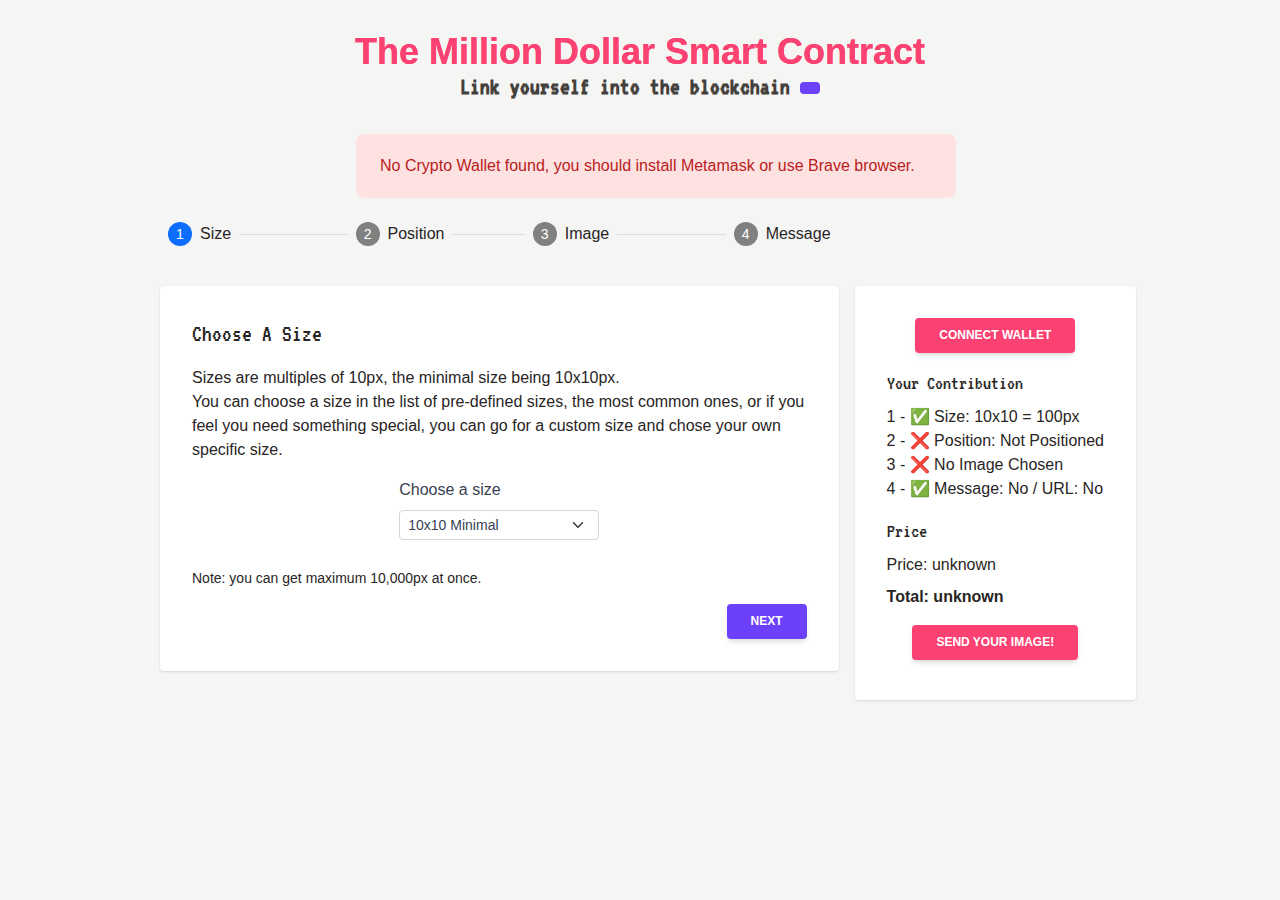
==== upload.html @ 9ec43fd0 "version-3" ====
<!doctype html><html><head><meta charset="utf-8"><title>The Million Dollar Smart Contract: Participate</title><script defer="defer" src="upload.js"></script><link href="upload.css" rel="stylesheet"></head><body class="bg-stone-100 text-stone-800"><header class="container mx-auto py-4 max-w-screen-lg px-4"><div class="columns-1 text-center pt-4 pb-16"><h1 class="text-4xl font-extrabold text-primary bg-clip-text bg-gradient-to-r from-primary to-gradient"><a href="index.html">The Million Dollar Smart Contract</a></h1><h2 class="font-pixel font-display text-2xl text-stone-700 font-bold leading-tight">Link yourself into the blockchain <span id="id_pixels" class="inline-block py-1.5 px-2.5 leading-none text-center whitespace-nowrap align-baseline font-bold bg-secondary text-white rounded"></span></h2></div></header><main class="container mx-auto py-4 max-w-screen-lg px-4 flex" style="position:relative"><div class="container mx-auto py-4 max-w-screen-lg px-4" style="position:absolute;top:-4rem"><div id="id_error_message" class="container mx-auto" style="max-width:600px;display:none"><div class="box-alert"></div></div></div><div class="flex-1"><ul class="stepper" data-no-mdb-stepper="stepper" id="id_stepper"><li class="stepper-step stepper-active"><div class="stepper-head" id="step_1"><span class="stepper-head-icon">1 </span><span class="stepper-head-text">Size</span></div><div class="stepper-content"><div class="box-default"><h2 class="step-title font-pixel">Choose A Size</h2><div><p class="block-p">Sizes are multiples of 10px, the minimal size being 10x10px.<br>You can choose a size in the list of pre-defined sizes, the most common ones, or if you feel you need something special, you can go for a custom size and chose your own specific size.</p><div class="flex justify-center" id="id_basic_container"><div class="mb-3"><label for="id_size" class="label-default form-label">Choose a size</label> <select style="width:200px" id="id_size" class="input-select-default form-select form-select-sm"><option value="10-10">10x10 Minimal</option><option value="200-20">200x20 Ultra wide</option><option value="200-20">20x200 Ultra tall</option><option value="80-120">80x120</option><option value="120-80">120x80</option><option value="50-180">50x180</option><option value="180-50">180x50</option><option value="100-100">100x100 Max Square</option><option value="custom">Custom</option></select></div></div><div class="justify-center hidden" id="id_advanced_container"><div class="mx-4"><label for="id_width" class="label-default form-label">Width</label> <input value="10" type="number" min="10" max="200" step="10" name="width" class="input-text-default" id="id_width"></div><div class="mx-4"><label for="id_height" class="label-default form-label">Height</label> <input value="10" type="number" min="10" max="200" step="10" name="height" class="input-text-default" id="id_height"></div></div><p class="p-note">Note: you can get maximum 10,000px at once.</p></div><div class="text-right block-next"><button class="button-next class_next">Next</button></div></div></div></li><li class="stepper-step" id="step_2"><div class="stepper-head"><span class="stepper-head-icon">2 </span><span class="stepper-head-text">Position</span></div><div class="stepper-content"><div class="box-default"><h2 class="step-title font-pixel">Choose A Position</h2><div><p class="block-p">Now you must position your contribution on the main image.<br>Find a good spot and then click to confirm.<br>Best positions are probably in the center and/or at the top.<br>Price does not vary.</p><div class="text-center"><button type="button" id="id_choose_position_button" class="button-next">Open the position chooser</button></div><p class="p-note">Note: if you change your size, don't forget to get back here and position again.</p></div><div class="text-right block-next"><button class="button-next class_next">Next</button></div></div></div></li><li class="stepper-step"><div class="stepper-head"><span class="stepper-head-icon">3 </span><span class="stepper-head-text">Image</span></div><div class="stepper-content"><div class="box-default"><h2 class="step-title font-pixel">Choose Your Image</h2><div><p class="block-p">This is the most important step, your image!<br>It has some constraints, first of all it must be a PNG.<br>Then, the size must respect what you've choose on step 1:<br><span id="id_recap_size_back" class="font-bold">10px wide by 10px tall</span>.</p><div class="flex justify-center"><div class="mb-3"><label for="id_image" class="label-default form-label">Your Image</label> <input class="input-file-default" type="file" id="id_image" name="image"></div></div><p class="p-note">Note: because this contract store the image itself (see FAQ) it is important that you compress it the best you can. Gas fees will be related to your image size.<br>Checkout <a class="underline" href="https://tinypng.com">tinypng.com</a>, it does a very good job!</p></div><div class="text-right block-next"><button class="button-next class_next">Next</button></div></div></div></li><li class="stepper-step"><div class="stepper-head"><span class="stepper-head-icon">4 </span><span class="stepper-head-text">Message</span></div><div class="stepper-content"><div class="box-default"><h2 class="step-title font-pixel">Add A Message And URL</h2><div><p class="block-p">The final bit, you can, but it's not mandatory, associate a message and/or an URL to your contribution.<br>Your image will link to the URL and will show a tooltip with the message.</p><div class="flex justify-center"><div class="mx-4"><label for="id_message" class="label-default form-label">Message</label> <input maxlength="100" style="width:400px" class="input-text-default" id="id_message"/></div></div><div class="flex justify-center mt-4"><div class="mx-4"><label for="id_uri" class="label-default form-label">URL</label> <input maxlength="100" style="width:400px" class="input-text-default" id="id_uri"/></div></div><p class="p-note">Note: this is optional, let the field empty if you don't want any of those.<br>Max length is 100 characters, but some characters like emoji count for multiple (sorry about that it's related to some technical aspect I don't want to bother you with).<br>Also you don't need to put 'http://' with your URL, it will be added for you.</p></div><div class="text-right block-next"><button id="id_send_2" class="button-default">Send Your Image</button></div></div></div></li></ul></div><div class="flex-none"><aside class="box-default" style="margin-top:5.5rem"><div class="text-center"><button class="button-default" id="id_connect">Connect Wallet</button></div><div class="box-success hidden" id="id_wallet_status_container" role="alert"><span id="id_wallet_status"></span></div><h2 class="aside-title font-pixel mt-4 mb-2">Your Contribution</h2><div>1 - <span id="id_recap_image_size">✅ Size: 10x10 = 100px</span></div><div>2 - <span id="id_recap_image_position">❌ Position: Not Positioned</span></div><div>3 - <span id="id_recap_image">❌ No Image Chosen</span></div><div>4 - ✅ <span id="id_recap_message">Message: No</span> / <span id="id_recap_uri">URL: No</span></div><h2 class="aside-title font-pixel mt-4 mb-2">Price</h2><div>Price: <span id="id_recap_price">unknown</span></div><div class="mt-2"><strong>Total: <span id="id_recap_total">unknown</span></strong></div><div class="text-center mt-4 mb-2"><button class="button-default" id="id_send">Send Your Image!</button></div></aside></div></main><div class="hidden bg-neutral-200" id="id_choose_position" style="position:absolute;top:0;left:0;right:0"><div class="py-4 text-center"><button class="class_validate_position button-next">Validate Position</button><div class="py-8"><div id="canvas_container" class="mx-auto"><img id="canvas_background" src="870cf1cde189be2e7c20.png" width="1000" height="1000"><canvas id="id_canvas" width="1000" height="1000"></canvas><canvas id="id_canvas_2" width="1000" height="1000"></canvas></div></div><button class="class_validate_position button-next">Validate Position</button></div></div></body></html>
---- upload.css ----
@import url(https://fonts.googleapis.com/css2?family=VT323&display=swap);
/*
! tailwindcss v3.0.15 | MIT License | https://tailwindcss.com
*/
/*
1. Prevent padding and border from affecting element width. (https://github.com/mozdevs/cssremedy/issues/4)
2. Allow adding a border to an element by just adding a border-width. (https://github.com/tailwindcss/tailwindcss/pull/116)
*/
*,
::before,
::after {
  box-sizing: border-box; /* 1 */
  border-width: 0; /* 2 */
  border-style: solid; /* 2 */
  border-color: #e5e7eb; /* 2 */
}
::before,
::after {
  --tw-content: '';
}
/*
1. Use a consistent sensible line-height in all browsers.
2. Prevent adjustments of font size after orientation changes in iOS.
3. Use a more readable tab size.
4. Use the user's configured `sans` font-family by default.
*/
html {
  line-height: 1.5; /* 1 */
  -webkit-text-size-adjust: 100%; /* 2 */
  -moz-tab-size: 4; /* 3 */
  -o-tab-size: 4;
     tab-size: 4; /* 3 */
  font-family: Inter, sans-serif; /* 4 */
}
/*
1. Remove the margin in all browsers.
2. Inherit line-height from `html` so users can set them as a class directly on the `html` element.
*/
body {
  margin: 0; /* 1 */
  line-height: inherit; /* 2 */
}
/*
1. Add the correct height in Firefox.
2. Correct the inheritance of border color in Firefox. (https://bugzilla.mozilla.org/show_bug.cgi?id=190655)
3. Ensure horizontal rules are visible by default.
*/
hr {
  height: 0; /* 1 */
  color: inherit; /* 2 */
  border-top-width: 1px; /* 3 */
}
/*
Add the correct text decoration in Chrome, Edge, and Safari.
*/
abbr:where([title]) {
  -webkit-text-decoration: underline dotted;
          text-decoration: underline dotted;
}
/*
Remove the default font size and weight for headings.
*/
h1,
h2,
h3,
h4,
h5,
h6 {
  font-size: inherit;
  font-weight: inherit;
}
/*
Reset links to optimize for opt-in styling instead of opt-out.
*/
a {
  color: inherit;
  text-decoration: inherit;
}
/*
Add the correct font weight in Edge and Safari.
*/
b,
strong {
  font-weight: bolder;
}
/*
1. Use the user's configured `mono` font family by default.
2. Correct the odd `em` font sizing in all browsers.
*/
code,
kbd,
samp,
pre {
  font-family: ui-monospace, monospace; /* 1 */
  font-size: 1em; /* 2 */
}
/*
Add the correct font size in all browsers.
*/
small {
  font-size: 80%;
}
/*
Prevent `sub` and `sup` elements from affecting the line height in all browsers.
*/
sub,
sup {
  font-size: 75%;
  line-height: 0;
  position: relative;
  vertical-align: baseline;
}
sub {
  bottom: -0.25em;
}
sup {
  top: -0.5em;
}
/*
1. Remove text indentation from table contents in Chrome and Safari. (https://bugs.chromium.org/p/chromium/issues/detail?id=999088, https://bugs.webkit.org/show_bug.cgi?id=201297)
2. Correct table border color inheritance in all Chrome and Safari. (https://bugs.chromium.org/p/chromium/issues/detail?id=935729, https://bugs.webkit.org/show_bug.cgi?id=195016)
3. Remove gaps between table borders by default.
*/
table {
  text-indent: 0; /* 1 */
  border-color: inherit; /* 2 */
  border-collapse: collapse; /* 3 */
}
/*
1. Change the font styles in all browsers.
2. Remove the margin in Firefox and Safari.
3. Remove default padding in all browsers.
*/
button,
input,
optgroup,
select,
textarea {
  font-family: inherit; /* 1 */
  font-size: 100%; /* 1 */
  line-height: inherit; /* 1 */
  color: inherit; /* 1 */
  margin: 0; /* 2 */
  padding: 0; /* 3 */
}
/*
Remove the inheritance of text transform in Edge and Firefox.
*/
button,
select {
  text-transform: none;
}
/*
1. Correct the inability to style clickable types in iOS and Safari.
2. Remove default button styles.
*/
button,
[type='button'],
[type='reset'],
[type='submit'] {
  -webkit-appearance: button; /* 1 */
  background-color: transparent; /* 2 */
  background-image: none; /* 2 */
}
/*
Use the modern Firefox focus style for all focusable elements.
*/
:-moz-focusring {
  outline: auto;
}
/*
Remove the additional `:invalid` styles in Firefox. (https://github.com/mozilla/gecko-dev/blob/2f9eacd9d3d995c937b4251a5557d95d494c9be1/layout/style/res/forms.css#L728-L737)
*/
:-moz-ui-invalid {
  box-shadow: none;
}
/*
Add the correct vertical alignment in Chrome and Firefox.
*/
progress {
  vertical-align: baseline;
}
/*
Correct the cursor style of increment and decrement buttons in Safari.
*/
::-webkit-inner-spin-button,
::-webkit-outer-spin-button {
  height: auto;
}
/*
1. Correct the odd appearance in Chrome and Safari.
2. Correct the outline style in Safari.
*/
[type='search'] {
  -webkit-appearance: textfield; /* 1 */
  outline-offset: -2px; /* 2 */
}
/*
Remove the inner padding in Chrome and Safari on macOS.
*/
::-webkit-search-decoration {
  -webkit-appearance: none;
}
/*
1. Correct the inability to style clickable types in iOS and Safari.
2. Change font properties to `inherit` in Safari.
*/
::-webkit-file-upload-button {
  -webkit-appearance: button; /* 1 */
  font: inherit; /* 2 */
}
/*
Add the correct display in Chrome and Safari.
*/
summary {
  display: list-item;
}
/*
Removes the default spacing and border for appropriate elements.
*/
blockquote,
dl,
dd,
h1,
h2,
h3,
h4,
h5,
h6,
hr,
figure,
p,
pre {
  margin: 0;
}
fieldset {
  margin: 0;
  padding: 0;
}
legend {
  padding: 0;
}
ol,
ul,
menu {
  list-style: none;
  margin: 0;
  padding: 0;
}
/*
Prevent resizing textareas horizontally by default.
*/
textarea {
  resize: vertical;
}
/*
1. Reset the default placeholder opacity in Firefox. (https://github.com/tailwindlabs/tailwindcss/issues/3300)
2. Set the default placeholder color to the user's configured gray 400 color.
*/
input::-moz-placeholder, textarea::-moz-placeholder {
  opacity: 1; /* 1 */
  color: #9ca3af; /* 2 */
}
input:-ms-input-placeholder, textarea:-ms-input-placeholder {
  opacity: 1; /* 1 */
  color: #9ca3af; /* 2 */
}
input::placeholder,
textarea::placeholder {
  opacity: 1; /* 1 */
  color: #9ca3af; /* 2 */
}
/*
Set the default cursor for buttons.
*/
button,
[role="button"] {
  cursor: pointer;
}
/*
Make sure disabled buttons don't get the pointer cursor.
*/
:disabled {
  cursor: default;
}
/*
1. Make replaced elements `display: block` by default. (https://github.com/mozdevs/cssremedy/issues/14)
2. Add `vertical-align: middle` to align replaced elements more sensibly by default. (https://github.com/jensimmons/cssremedy/issues/14#issuecomment-634934210)
   This can trigger a poorly considered lint error in some tools but is included by design.
*/
img,
svg,
video,
canvas,
audio,
iframe,
embed,
object {
  display: block; /* 1 */
  vertical-align: middle; /* 2 */
}
/*
Constrain images and videos to the parent width and preserve their intrinsic aspect ratio. (https://github.com/mozdevs/cssremedy/issues/14)
*/
img,
video {
  max-width: 100%;
  height: auto;
}
/*
Ensure the default browser behavior of the `hidden` attribute.
*/
[hidden] {
  display: none;
}
*, ::before, ::after{
  --tw-translate-x: 0;
  --tw-translate-y: 0;
  --tw-rotate: 0;
  --tw-skew-x: 0;
  --tw-skew-y: 0;
  --tw-scale-x: 1;
  --tw-scale-y: 1;
  --tw-pan-x:  ;
  --tw-pan-y:  ;
  --tw-pinch-zoom:  ;
  --tw-scroll-snap-strictness: proximity;
  --tw-ordinal:  ;
  --tw-slashed-zero:  ;
  --tw-numeric-figure:  ;
  --tw-numeric-spacing:  ;
  --tw-numeric-fraction:  ;
  --tw-ring-inset:  ;
  --tw-ring-offset-width: 0px;
  --tw-ring-offset-color: #fff;
  --tw-ring-color: rgb(59 130 246 / 0.5);
  --tw-ring-offset-shadow: 0 0 rgba(0,0,0,0);
  --tw-ring-shadow: 0 0 rgba(0,0,0,0);
  --tw-shadow: 0 0 rgba(0,0,0,0);
  --tw-shadow-colored: 0 0 rgba(0,0,0,0);
  --tw-blur:  ;
  --tw-brightness:  ;
  --tw-contrast:  ;
  --tw-grayscale:  ;
  --tw-hue-rotate:  ;
  --tw-invert:  ;
  --tw-saturate:  ;
  --tw-sepia:  ;
  --tw-drop-shadow:  ;
  --tw-backdrop-blur:  ;
  --tw-backdrop-brightness:  ;
  --tw-backdrop-contrast:  ;
  --tw-backdrop-grayscale:  ;
  --tw-backdrop-hue-rotate:  ;
  --tw-backdrop-invert:  ;
  --tw-backdrop-opacity:  ;
  --tw-backdrop-saturate:  ;
  --tw-backdrop-sepia:  ;
}
.container{
  width: 100%;
}
@media (min-width: 640px){
  .container{
    max-width: 640px;
  }
}
@media (min-width: 768px){
  .container{
    max-width: 768px;
  }
}
@media (min-width: 1024px){
  .container{
    max-width: 1024px;
  }
}
@media (min-width: 1280px){
  .container{
    max-width: 1280px;
  }
}
@media (min-width: 1536px){
  .container{
    max-width: 1536px;
  }
}
:root{
  --bs-blue: #0d6efd;
  --bs-indigo: #6610f2;
  --bs-purple: #6f42c1;
  --bs-pink: #d63384;
  --bs-red: #dc3545;
  --bs-orange: #fd7e14;
  --bs-yellow: #ffc107;
  --bs-green: #198754;
  --bs-teal: #20c997;
  --bs-cyan: #0dcaf0;
  --bs-white: #fff;
  --bs-gray: #6c757d;
  --bs-gray-dark: #343a40;
  --bs-gray-100: #f8f9fa;
  --bs-gray-200: #e9ecef;
  --bs-gray-300: #dee2e6;
  --bs-gray-400: #ced4da;
  --bs-gray-500: #adb5bd;
  --bs-gray-600: #6c757d;
  --bs-gray-700: #495057;
  --bs-gray-800: #343a40;
  --bs-gray-900: #212529;
  --bs-primary: #0d6efd;
  --bs-secondary: #6c757d;
  --bs-success: #198754;
  --bs-info: #0dcaf0;
  --bs-warning: #ffc107;
  --bs-danger: #dc3545;
  --bs-light: #f8f9fa;
  --bs-dark: #212529;
  --bs-primary-rgb: 13, 110, 253;
  --bs-secondary-rgb: 108, 117, 125;
  --bs-success-rgb: 25, 135, 84;
  --bs-info-rgb: 13, 202, 240;
  --bs-warning-rgb: 255, 193, 7;
  --bs-danger-rgb: 220, 53, 69;
  --bs-light-rgb: 248, 249, 250;
  --bs-dark-rgb: 33, 37, 41;
  --bs-white-rgb: 255, 255, 255;
  --bs-black-rgb: 0, 0, 0;
  --bs-body-color-rgb: 33, 37, 41;
  --bs-body-bg-rgb: 255, 255, 255;
  --bs-font-sans-serif: system-ui, -apple-system, Segoe UI, Roboto, Ubuntu, Cantarell, Noto Sans, sans-serif, "Segoe UI", Roboto, "Helvetica Neue", Arial, "Noto Sans", "Liberation Sans", sans-serif, "Apple Color Emoji", "Segoe UI Emoji", "Segoe UI Symbol", "Noto Color Emoji";
  --bs-font-monospace: SFMono-Regular, Menlo, Monaco, Consolas, "Liberation Mono", "Courier New", monospace;
  --bs-gradient: linear-gradient(180deg, rgba(255, 255, 255, 0.15), rgba(255, 255, 255, 0));
  --bs-body-font-family: var(--bs-font-sans-serif);
  --bs-body-font-size: 1rem;
  --bs-body-font-weight: 400;
  --bs-body-line-height: 1.5;
  --bs-body-color: #212529;
  --bs-body-bg: #fff;
}
.form-select{
  -moz-padding-start: calc(0.75rem - 3px);
  background-image: url("data:image/svg+xml,%3csvg xmlns=%27http://www.w3.org/2000/svg%27 viewBox=%270 0 16 16%27%3e%3cpath fill=%27none%27 stroke=%27%23343a40%27 stroke-linecap=%27round%27 stroke-linejoin=%27round%27 stroke-width=%272%27 d=%27M2 5l6 6 6-6%27/%3e%3c/svg%3e");
  background-position: right 0.75rem center;
  background-size: 16px 12px;
}
.form-select:focus{
  box-shadow: 0 0 0 1px #2563eb;
}
.form-select[multiple]{
  padding-right: 0.75rem;
  background-image: none;
}
.form-select[size]:not([size="1"]){
  padding-right: 0.75rem;
  background-image: none;
}
.form-select:disabled{
  background-color: #e9ecef;
}
.form-select:-moz-focusring{
  color: transparent;
  -webkit-text-shadow: 0 0 0 #212529;
  text-shadow: 0 0 0 #212529;
}
.form-floating > .form-select{
  height: calc(3.5rem + 2px);
  line-height: 1.25;
}
.form-floating > .form-select ~ label{
  opacity: 0.65;
  transform: scale(0.85) translateY(-0.5rem) translateX(0.15rem);
}
.input-group > .form-select{
  width: 1%;
}
.input-group > .form-select:focus{
  z-index: 3;
}
.input-group-lg > .form-select{
  padding-right: 3rem;
}
.input-group-sm > .form-select{
  padding-right: 3rem;
}
.input-group:not(.has-validation) > :not(:last-child):not(.dropdown-toggle):not(.dropdown-menu){
  border-top-right-radius: 0;
  border-bottom-right-radius: 0;
}
.input-group:not(.has-validation) > .dropdown-toggle:nth-last-child(n+3){
  border-top-right-radius: 0;
  border-bottom-right-radius: 0;
}
.input-group.has-validation > :nth-last-child(n+3):not(.dropdown-toggle):not(.dropdown-menu){
  border-top-right-radius: 0;
  border-bottom-right-radius: 0;
}
.input-group.has-validation > .dropdown-toggle:nth-last-child(n+4){
  border-top-right-radius: 0;
  border-bottom-right-radius: 0;
}
.input-group > :not(:first-child):not(.dropdown-menu):not(.valid-tooltip):not(.valid-feedback):not(.invalid-tooltip):not(.invalid-feedback){
  margin-left: -1px;
  border-top-left-radius: 0;
  border-bottom-left-radius: 0;
}
.was-validated .form-select:valid{
  border-color: #198754;
}
.form-select.is-valid{
  border-color: #198754;
}
.was-validated .form-select:valid:not([multiple]):not([size]){
  padding-right: 4.125rem;
  background-image: url("data:image/svg+xml,%3csvg xmlns=%27http://www.w3.org/2000/svg%27 viewBox=%270 0 16 16%27%3e%3cpath fill=%27none%27 stroke=%27%23343a40%27 stroke-linecap=%27round%27 stroke-linejoin=%27round%27 stroke-width=%272%27 d=%27M2 5l6 6 6-6%27/%3e%3c/svg%3e"), url("data:image/svg+xml,%3csvg xmlns=%27http://www.w3.org/2000/svg%27 viewBox=%270 0 8 8%27%3e%3cpath fill=%27%23198754%27 d=%27M2.3 6.73L.6 4.53c-.4-1.04.46-1.4 1.1-.8l1.1 1.4 3.4-3.8c.6-.63 1.6-.27 1.2.7l-4 4.6c-.43.5-.8.4-1.1.1z%27/%3e%3c/svg%3e");
  background-position: right 0.75rem center, center right 2.25rem;
  background-size: 16px 12px, calc(0.75em + 0.375rem) calc(0.75em + 0.375rem);
}
.was-validated .form-select:valid:not([multiple])[size="1"]{
  padding-right: 4.125rem;
  background-image: url("data:image/svg+xml,%3csvg xmlns=%27http://www.w3.org/2000/svg%27 viewBox=%270 0 16 16%27%3e%3cpath fill=%27none%27 stroke=%27%23343a40%27 stroke-linecap=%27round%27 stroke-linejoin=%27round%27 stroke-width=%272%27 d=%27M2 5l6 6 6-6%27/%3e%3c/svg%3e"), url("data:image/svg+xml,%3csvg xmlns=%27http://www.w3.org/2000/svg%27 viewBox=%270 0 8 8%27%3e%3cpath fill=%27%23198754%27 d=%27M2.3 6.73L.6 4.53c-.4-1.04.46-1.4 1.1-.8l1.1 1.4 3.4-3.8c.6-.63 1.6-.27 1.2.7l-4 4.6c-.43.5-.8.4-1.1.1z%27/%3e%3c/svg%3e");
  background-position: right 0.75rem center, center right 2.25rem;
  background-size: 16px 12px, calc(0.75em + 0.375rem) calc(0.75em + 0.375rem);
}
.form-select.is-valid:not([multiple]):not([size]){
  padding-right: 4.125rem;
  background-image: url("data:image/svg+xml,%3csvg xmlns=%27http://www.w3.org/2000/svg%27 viewBox=%270 0 16 16%27%3e%3cpath fill=%27none%27 stroke=%27%23343a40%27 stroke-linecap=%27round%27 stroke-linejoin=%27round%27 stroke-width=%272%27 d=%27M2 5l6 6 6-6%27/%3e%3c/svg%3e"), url("data:image/svg+xml,%3csvg xmlns=%27http://www.w3.org/2000/svg%27 viewBox=%270 0 8 8%27%3e%3cpath fill=%27%23198754%27 d=%27M2.3 6.73L.6 4.53c-.4-1.04.46-1.4 1.1-.8l1.1 1.4 3.4-3.8c.6-.63 1.6-.27 1.2.7l-4 4.6c-.43.5-.8.4-1.1.1z%27/%3e%3c/svg%3e");
  background-position: right 0.75rem center, center right 2.25rem;
  background-size: 16px 12px, calc(0.75em + 0.375rem) calc(0.75em + 0.375rem);
}
.form-select.is-valid:not([multiple])[size="1"]{
  padding-right: 4.125rem;
  background-image: url("data:image/svg+xml,%3csvg xmlns=%27http://www.w3.org/2000/svg%27 viewBox=%270 0 16 16%27%3e%3cpath fill=%27none%27 stroke=%27%23343a40%27 stroke-linecap=%27round%27 stroke-linejoin=%27round%27 stroke-width=%272%27 d=%27M2 5l6 6 6-6%27/%3e%3c/svg%3e"), url("data:image/svg+xml,%3csvg xmlns=%27http://www.w3.org/2000/svg%27 viewBox=%270 0 8 8%27%3e%3cpath fill=%27%23198754%27 d=%27M2.3 6.73L.6 4.53c-.4-1.04.46-1.4 1.1-.8l1.1 1.4 3.4-3.8c.6-.63 1.6-.27 1.2.7l-4 4.6c-.43.5-.8.4-1.1.1z%27/%3e%3c/svg%3e");
  background-position: right 0.75rem center, center right 2.25rem;
  background-size: 16px 12px, calc(0.75em + 0.375rem) calc(0.75em + 0.375rem);
}
.was-validated .form-select:valid:focus{
  border-color: #198754;
  box-shadow: 0 0 0 0.25rem rgba(25, 135, 84, 0.25);
}
.form-select.is-valid:focus{
  border-color: #198754;
  box-shadow: 0 0 0 0.25rem rgba(25, 135, 84, 0.25);
}
.was-validated .input-group .form-select:valid{
  z-index: 1;
}
.input-group .form-select.is-valid{
  z-index: 1;
}
.was-validated .input-group .form-select:valid:focus{
  z-index: 3;
}
.input-group .form-select.is-valid:focus{
  z-index: 3;
}
.is-invalid ~ .invalid-feedback{
  display: block;
}
.is-invalid ~ .invalid-tooltip{
  display: block;
}
.form-control.is-invalid{
  border-color: #dc3545;
  padding-right: calc(1.5em + 0.75rem);
  background-image: url("data:image/svg+xml,%3csvg xmlns=%27http://www.w3.org/2000/svg%27 viewBox=%270 0 12 12%27 width=%2712%27 height=%2712%27 fill=%27none%27 stroke=%27%23dc3545%27%3e%3ccircle cx=%276%27 cy=%276%27 r=%274.5%27/%3e%3cpath stroke-linejoin=%27round%27 d=%27M5.8 3.6h.4L6 6.5z%27/%3e%3ccircle cx=%276%27 cy=%278.2%27 r=%27.6%27 fill=%27%23dc3545%27 stroke=%27none%27/%3e%3c/svg%3e");
  background-repeat: no-repeat;
  background-position: right calc(0.375em + 0.1875rem) center;
  background-size: calc(0.75em + 0.375rem) calc(0.75em + 0.375rem);
}
.form-control.is-invalid:focus{
  border-color: #dc3545;
  box-shadow: 0 0 0 0.25rem rgba(220, 53, 69, 0.25);
}
textarea.form-control.is-invalid{
  padding-right: calc(1.5em + 0.75rem);
  background-position: top calc(0.375em + 0.1875rem) right calc(0.375em + 0.1875rem);
}
.was-validated .form-select:invalid{
  border-color: #dc3545;
}
.form-select.is-invalid{
  border-color: #dc3545;
}
.was-validated .form-select:invalid:not([multiple]):not([size]){
  padding-right: 4.125rem;
  background-image: url("data:image/svg+xml,%3csvg xmlns=%27http://www.w3.org/2000/svg%27 viewBox=%270 0 16 16%27%3e%3cpath fill=%27none%27 stroke=%27%23343a40%27 stroke-linecap=%27round%27 stroke-linejoin=%27round%27 stroke-width=%272%27 d=%27M2 5l6 6 6-6%27/%3e%3c/svg%3e"), url("data:image/svg+xml,%3csvg xmlns=%27http://www.w3.org/2000/svg%27 viewBox=%270 0 12 12%27 width=%2712%27 height=%2712%27 fill=%27none%27 stroke=%27%23dc3545%27%3e%3ccircle cx=%276%27 cy=%276%27 r=%274.5%27/%3e%3cpath stroke-linejoin=%27round%27 d=%27M5.8 3.6h.4L6 6.5z%27/%3e%3ccircle cx=%276%27 cy=%278.2%27 r=%27.6%27 fill=%27%23dc3545%27 stroke=%27none%27/%3e%3c/svg%3e");
  background-position: right 0.75rem center, center right 2.25rem;
  background-size: 16px 12px, calc(0.75em + 0.375rem) calc(0.75em + 0.375rem);
}
.was-validated .form-select:invalid:not([multiple])[size="1"]{
  padding-right: 4.125rem;
  background-image: url("data:image/svg+xml,%3csvg xmlns=%27http://www.w3.org/2000/svg%27 viewBox=%270 0 16 16%27%3e%3cpath fill=%27none%27 stroke=%27%23343a40%27 stroke-linecap=%27round%27 stroke-linejoin=%27round%27 stroke-width=%272%27 d=%27M2 5l6 6 6-6%27/%3e%3c/svg%3e"), url("data:image/svg+xml,%3csvg xmlns=%27http://www.w3.org/2000/svg%27 viewBox=%270 0 12 12%27 width=%2712%27 height=%2712%27 fill=%27none%27 stroke=%27%23dc3545%27%3e%3ccircle cx=%276%27 cy=%276%27 r=%274.5%27/%3e%3cpath stroke-linejoin=%27round%27 d=%27M5.8 3.6h.4L6 6.5z%27/%3e%3ccircle cx=%276%27 cy=%278.2%27 r=%27.6%27 fill=%27%23dc3545%27 stroke=%27none%27/%3e%3c/svg%3e");
  background-position: right 0.75rem center, center right 2.25rem;
  background-size: 16px 12px, calc(0.75em + 0.375rem) calc(0.75em + 0.375rem);
}
.form-select.is-invalid:not([multiple]):not([size]){
  padding-right: 4.125rem;
  background-image: url("data:image/svg+xml,%3csvg xmlns=%27http://www.w3.org/2000/svg%27 viewBox=%270 0 16 16%27%3e%3cpath fill=%27none%27 stroke=%27%23343a40%27 stroke-linecap=%27round%27 stroke-linejoin=%27round%27 stroke-width=%272%27 d=%27M2 5l6 6 6-6%27/%3e%3c/svg%3e"), url("data:image/svg+xml,%3csvg xmlns=%27http://www.w3.org/2000/svg%27 viewBox=%270 0 12 12%27 width=%2712%27 height=%2712%27 fill=%27none%27 stroke=%27%23dc3545%27%3e%3ccircle cx=%276%27 cy=%276%27 r=%274.5%27/%3e%3cpath stroke-linejoin=%27round%27 d=%27M5.8 3.6h.4L6 6.5z%27/%3e%3ccircle cx=%276%27 cy=%278.2%27 r=%27.6%27 fill=%27%23dc3545%27 stroke=%27none%27/%3e%3c/svg%3e");
  background-position: right 0.75rem center, center right 2.25rem;
  background-size: 16px 12px, calc(0.75em + 0.375rem) calc(0.75em + 0.375rem);
}
.form-select.is-invalid:not([multiple])[size="1"]{
  padding-right: 4.125rem;
  background-image: url("data:image/svg+xml,%3csvg xmlns=%27http://www.w3.org/2000/svg%27 viewBox=%270 0 16 16%27%3e%3cpath fill=%27none%27 stroke=%27%23343a40%27 stroke-linecap=%27round%27 stroke-linejoin=%27round%27 stroke-width=%272%27 d=%27M2 5l6 6 6-6%27/%3e%3c/svg%3e"), url("data:image/svg+xml,%3csvg xmlns=%27http://www.w3.org/2000/svg%27 viewBox=%270 0 12 12%27 width=%2712%27 height=%2712%27 fill=%27none%27 stroke=%27%23dc3545%27%3e%3ccircle cx=%276%27 cy=%276%27 r=%274.5%27/%3e%3cpath stroke-linejoin=%27round%27 d=%27M5.8 3.6h.4L6 6.5z%27/%3e%3ccircle cx=%276%27 cy=%278.2%27 r=%27.6%27 fill=%27%23dc3545%27 stroke=%27none%27/%3e%3c/svg%3e");
  background-position: right 0.75rem center, center right 2.25rem;
  background-size: 16px 12px, calc(0.75em + 0.375rem) calc(0.75em + 0.375rem);
}
.was-validated .form-select:invalid:focus{
  border-color: #dc3545;
  box-shadow: 0 0 0 0.25rem rgba(220, 53, 69, 0.25);
}
.form-select.is-invalid:focus{
  border-color: #dc3545;
  box-shadow: 0 0 0 0.25rem rgba(220, 53, 69, 0.25);
}
.form-check-input.is-invalid{
  border-color: #dc3545;
}
.form-check-input.is-invalid:checked{
  background-color: #dc3545;
}
.form-check-input.is-invalid:focus{
  box-shadow: 0 0 0 0.25rem rgba(220, 53, 69, 0.25);
}
.form-check-input.is-invalid ~ .form-check-label{
  color: #dc3545;
}
.input-group .form-control.is-invalid{
  z-index: 2;
}
.was-validated .input-group .form-select:invalid{
  z-index: 2;
}
.input-group .form-select.is-invalid{
  z-index: 2;
}
.input-group .form-control.is-invalid:focus{
  z-index: 3;
}
.was-validated .input-group .form-select:invalid:focus{
  z-index: 3;
}
.input-group .form-select.is-invalid:focus{
  z-index: 3;
}
.btn.active{
  box-shadow: none;
}
.btn.active:focus{
  box-shadow: none;
}
.fade{
  transition: opacity 0.15s linear;
}
.fade:not(.show){
  opacity: 0;
}
.collapse:not(.show){
  display: none;
}
.collapsing{
  height: 0;
  overflow: hidden;
  transition: height 0.35s ease;
}
.collapsing.collapse-horizontal{
  width: 0;
  height: auto;
  transition: width 0.35s ease;
}
.dropdown-menu{
  z-index: 1000;
}
.dropdown-item.active{
  color: #1f2937;
  -webkit-text-decoration: none;
  text-decoration: none;
  background-color: #0d6efd;
}
.dropdown-item:active{
  color: #1f2937;
  -webkit-text-decoration: none;
  text-decoration: none;
  background-color: #0d6efd;
}
.dropdown-item:disabled{
  color: #adb5bd;
  pointer-events: none;
  background-color: transparent;
}
.dropdown-menu.show{
  display: block;
}
.dropdown-menu-dark .dropdown-item.active{
  color: #fff;
  background-color: #0d6efd;
}
.dropdown-menu-dark .dropdown-item:active{
  color: #fff;
  background-color: #0d6efd;
}
.dropdown-menu-dark .dropdown-item.disabled{
  color: #adb5bd;
}
.dropdown-menu-dark .dropdown-item:disabled{
  color: #adb5bd;
}
.nav-tabs .nav-link{
  color: #4b5563;
}
.nav-tabs .nav-link:hover{
  isolation: isolate;
}
.nav-tabs .nav-link:focus{
  isolation: isolate;
}
.nav-tabs .nav-link.disabled{
  color: #9ca3af;
  background-color: transparent;
  border-color: transparent;
}
.nav-tabs .nav-link.active{
  color: #2563eb;
  border-color: #2563eb;
}
.nav-tabs .nav-item.show .nav-link{
  color: #2563eb;
  border-color: #2563eb;
}
.nav-tabs .dropdown-menu{
  margin-top: -1px;
  border-top-left-radius: 0;
  border-top-right-radius: 0;
}
.nav-pills .nav-link{
  background: #f3f4f6;
  color: #4b5563;
  box-shadow: none;
}
.nav-pills .nav-link.active{
  background: #2563eb;
  color: #fff;
  box-shadow: 0 4px 6px -1px rgba(0, 0, 0, 0.1), 0 2px 4px -1px rgba(0, 0, 0, 0.06);
}
.nav-pills .show > .nav-link{
  background: #2563eb;
  color: #fff;
  box-shadow: 0 4px 6px -1px rgba(0, 0, 0, 0.1), 0 2px 4px -1px rgba(0, 0, 0, 0.06);
}
.nav-pills .disabled{
  color: #9ca3af;
  background-color: rgba(243, 244, 246, 0.5);
}
.nav-justified > .nav-link{
  -ms-flex-basis: 0;
  flex-basis: 0;
}
.nav-justified .nav-item{
  -ms-flex-basis: 0;
  flex-basis: 0;
}
.tab-content > .active{
  display: block;
}
.navbar-expand .navbar-nav{
  flex-direction: row;
}
.navbar-expand .navbar-nav .dropdown-menu{
  position: absolute;
}
.navbar-expand .navbar-nav .nav-link{
  padding-right: 0.5rem;
  padding-left: 0.5rem;
}
.navbar-expand .offcanvas{
  position: inherit;
  bottom: 0;
  z-index: 1000;
  -ms-flex-grow: 1;
  flex-grow: 1;
  visibility: visible !important;
  background-color: transparent;
  border-right: 0;
  border-left: 0;
  transition: none;
  transform: none;
}
.navbar-light .navbar-nav .nav-link.disabled{
  color: rgba(0, 0, 0, 0.3);
}
.navbar-light .navbar-nav .show > .nav-link{
  color: rgba(0, 0, 0, 0.9);
}
.navbar-light .navbar-nav .nav-link.active{
  color: rgba(0, 0, 0, 0.9);
}
.navbar-dark .navbar-nav .nav-link.disabled{
  color: rgba(255, 255, 255, 0.25);
}
.navbar-dark .navbar-nav .show > .nav-link{
  color: #fff;
}
.navbar-dark .navbar-nav .nav-link.active{
  color: #fff;
}
.accordion-button:not(.collapsed){
  color: #2563eb;
  background-color: #fff;
  box-shadow: inset 0 -1px 0 #e5e7eb;
}
.accordion-button:not(.collapsed)::after{
  background-image: url("data:image/svg+xml,%3csvg xmlns=%27http://www.w3.org/2000/svg%27 viewBox=%270 0 16 16%27 fill=%27%232563eb%27%3e%3cpath fill-rule=%27evenodd%27 d=%27M1.646 4.646a.5.5 0 0 1 .708 0L8 10.293l5.646-5.647a.5.5 0 0 1 .708.708l-6 6a.5.5 0 0 1-.708 0l-6-6a.5.5 0 0 1 0-.708z%27/%3e%3c/svg%3e");
  transform: rotate(-180deg);
}
.accordion-item:last-of-type .accordion-button.collapsed{
  border-bottom-right-radius: calc(0.5rem - 1px);
  border-bottom-left-radius: calc(0.5rem - 1px);
}
.btn-close.disabled{
  pointer-events: none;
  -webkit-user-select: none;
  -moz-user-select: none;
  -ms-user-select: none;
  user-select: none;
  opacity: 0.25;
}
.modal{
  z-index: 1055;
}
.modal-dialog{
  margin: 0.5rem;
}
.modal.fade .modal-dialog{
  transition: transform 0.3s ease-out;
  transform: translate(0, -50px);
}
.modal.show .modal-dialog{
  transform: none;
}
.modal.modal-static .modal-dialog{
  transform: scale(1.02);
}
.modal-dialog-scrollable .modal-body{
  overflow-y: auto;
}
.modal-backdrop{
  position: fixed;
  top: 0;
  left: 0;
  z-index: 1050;
  width: 100vw;
  height: 100vh;
  background-color: #000;
}
.modal-backdrop.fade{
  opacity: 0;
}
.modal-backdrop.show{
  opacity: 0.5;
}
.modal-body{
  flex: 1 1 auto;
}
.modal-fullscreen .modal-body{
  overflow-y: auto;
}
[dir="ltr"] .tooltip{
  text-align: left;
}
[dir="rtl"] .tooltip{
  text-align: right;
}
.tooltip{
  position: absolute;
  z-index: 1080;
  display: block;
  margin: 0;
  font-family: var(--bs-font-sans-serif);
  font-style: normal;
  font-weight: 400;
  line-height: 1.5;
  -webkit-text-align: start;
  -webkit-text-decoration: none;
  text-decoration: none;
  -webkit-text-shadow: none;
  text-shadow: none;
  -webkit-text-transform: none;
  text-transform: none;
  letter-spacing: normal;
  word-break: normal;
  word-spacing: normal;
  white-space: normal;
  line-break: auto;
  font-size: 0.875rem;
  word-wrap: break-word;
  opacity: 0;
}
.tooltip.show{
  opacity: 1;
}
.bs-tooltip-top .tooltip-arrow{
  bottom: 0;
}
.bs-tooltip-auto[data-popper-placement^=top] .tooltip-arrow{
  bottom: 0;
}
.bs-tooltip-top .tooltip-arrow::before{
  top: -1px;
  border-width: 0.4rem 0.4rem 0;
  border-top-color: #000;
}
.bs-tooltip-auto[data-popper-placement^=top] .tooltip-arrow::before{
  top: -1px;
  border-width: 0.4rem 0.4rem 0;
  border-top-color: #000;
}
.bs-tooltip-end .tooltip-arrow{
  left: 0;
  width: 0.4rem;
  height: 0.8rem;
}
.bs-tooltip-auto[data-popper-placement^=right] .tooltip-arrow{
  left: 0;
  width: 0.4rem;
  height: 0.8rem;
}
.bs-tooltip-end .tooltip-arrow::before{
  right: -1px;
  border-width: 0.4rem 0.4rem 0.4rem 0;
  border-right-color: #000;
}
.bs-tooltip-auto[data-popper-placement^=right] .tooltip-arrow::before{
  right: -1px;
  border-width: 0.4rem 0.4rem 0.4rem 0;
  border-right-color: #000;
}
.bs-tooltip-bottom .tooltip-arrow{
  top: 0;
}
.bs-tooltip-auto[data-popper-placement^=bottom] .tooltip-arrow{
  top: 0;
}
.bs-tooltip-bottom .tooltip-arrow::before{
  bottom: -1px;
  border-width: 0 0.4rem 0.4rem;
  border-bottom-color: #000;
}
.bs-tooltip-auto[data-popper-placement^=bottom] .tooltip-arrow::before{
  bottom: -1px;
  border-width: 0 0.4rem 0.4rem;
  border-bottom-color: #000;
}
.bs-tooltip-start .tooltip-arrow{
  right: 0;
  width: 0.4rem;
  height: 0.8rem;
}
.bs-tooltip-auto[data-popper-placement^=left] .tooltip-arrow{
  right: 0;
  width: 0.4rem;
  height: 0.8rem;
}
.bs-tooltip-start .tooltip-arrow::before{
  left: -1px;
  border-width: 0.4rem 0 0.4rem 0.4rem;
  border-left-color: #000;
}
.bs-tooltip-auto[data-popper-placement^=left] .tooltip-arrow::before{
  left: -1px;
  border-width: 0.4rem 0 0.4rem 0.4rem;
  border-left-color: #000;
}
.tooltip-inner{
  max-width: 200px;
  font-size: 14px;
  padding: 6px 16px;
  color: #fff;
  -webkit-text-align: center;
  text-align: center;
  background-color: #6d6d6d;
  border-radius: 0.25rem;
}
[dir="ltr"] .popover{
  text-align: left;
}
[dir="rtl"] .popover{
  text-align: right;
}
.popover{
  position: absolute;
  top: 0;
  left: 0;
  z-index: 1070;
  display: block;
  max-width: 276px;
  font-family: var(--bs-font-sans-serif);
  font-style: normal;
  font-weight: 400;
  line-height: 1.5;
  -webkit-text-align: start;
  -webkit-text-decoration: none;
  text-decoration: none;
  -webkit-text-shadow: none;
  text-shadow: none;
  -webkit-text-transform: none;
  text-transform: none;
  letter-spacing: normal;
  word-break: normal;
  word-spacing: normal;
  white-space: normal;
  line-break: auto;
  font-size: 0.875rem;
  word-wrap: break-word;
  background-color: #fff;
  background-clip: padding-box;
  border: 0;
  border-radius: 0.5rem;
  box-shadow: 0 10px 15px -3px rgba(0, 0, 0, 0.1), 0 4px 6px -2px rgba(0, 0, 0, 0.05);
}
.bs-popover-top > .popover-arrow{
  bottom: calc(-0.5rem - 1px);
}
.bs-popover-auto[data-popper-placement^=top] > .popover-arrow{
  bottom: calc(-0.5rem - 1px);
}
.bs-popover-top > .popover-arrow::before{
  bottom: 0;
  border-width: 0.5rem 0.5rem 0;
  border-top-color: rgba(0, 0, 0, 0.25);
}
.bs-popover-auto[data-popper-placement^=top] > .popover-arrow::before{
  bottom: 0;
  border-width: 0.5rem 0.5rem 0;
  border-top-color: rgba(0, 0, 0, 0.25);
}
.bs-popover-top > .popover-arrow::after{
  bottom: 1px;
  border-width: 0.5rem 0.5rem 0;
  border-top-color: #fff;
}
.bs-popover-auto[data-popper-placement^=top] > .popover-arrow::after{
  bottom: 1px;
  border-width: 0.5rem 0.5rem 0;
  border-top-color: #fff;
}
.bs-popover-end > .popover-arrow{
  left: calc(-0.5rem - 1px);
  width: 0.5rem;
  height: 1rem;
}
.bs-popover-auto[data-popper-placement^=right] > .popover-arrow{
  left: calc(-0.5rem - 1px);
  width: 0.5rem;
  height: 1rem;
}
.bs-popover-end > .popover-arrow::before{
  left: 0;
  border-width: 0.5rem 0.5rem 0.5rem 0;
  border-right-color: rgba(0, 0, 0, 0.25);
}
.bs-popover-auto[data-popper-placement^=right] > .popover-arrow::before{
  left: 0;
  border-width: 0.5rem 0.5rem 0.5rem 0;
  border-right-color: rgba(0, 0, 0, 0.25);
}
.bs-popover-end > .popover-arrow::after{
  left: 1px;
  border-width: 0.5rem 0.5rem 0.5rem 0;
  border-right-color: #fff;
}
.bs-popover-auto[data-popper-placement^=right] > .popover-arrow::after{
  left: 1px;
  border-width: 0.5rem 0.5rem 0.5rem 0;
  border-right-color: #fff;
}
.bs-popover-bottom > .popover-arrow{
  top: calc(-0.5rem - 1px);
}
.bs-popover-auto[data-popper-placement^=bottom] > .popover-arrow{
  top: calc(-0.5rem - 1px);
}
.bs-popover-bottom > .popover-arrow::before{
  top: 0;
  border-width: 0 0.5rem 0.5rem 0.5rem;
  border-bottom-color: rgba(0, 0, 0, 0.25);
}
.bs-popover-auto[data-popper-placement^=bottom] > .popover-arrow::before{
  top: 0;
  border-width: 0 0.5rem 0.5rem 0.5rem;
  border-bottom-color: rgba(0, 0, 0, 0.25);
}
.bs-popover-bottom > .popover-arrow::after{
  top: 1px;
  border-width: 0 0.5rem 0.5rem 0.5rem;
  border-bottom-color: #fff;
}
.bs-popover-auto[data-popper-placement^=bottom] > .popover-arrow::after{
  top: 1px;
  border-width: 0 0.5rem 0.5rem 0.5rem;
  border-bottom-color: #fff;
}
.bs-popover-bottom .popover-header::before{
  position: absolute;
  top: 0;
  left: 50%;
  display: block;
  width: 1rem;
  margin-left: -0.5rem;
  content: "";
  border-bottom: 1px solid #f0f0f0;
}
.bs-popover-auto[data-popper-placement^=bottom] .popover-header::before{
  position: absolute;
  top: 0;
  left: 50%;
  display: block;
  width: 1rem;
  margin-left: -0.5rem;
  content: "";
  border-bottom: 1px solid #f0f0f0;
}
.bs-popover-start > .popover-arrow{
  right: calc(-0.5rem - 1px);
  width: 0.5rem;
  height: 1rem;
}
.bs-popover-auto[data-popper-placement^=left] > .popover-arrow{
  right: calc(-0.5rem - 1px);
  width: 0.5rem;
  height: 1rem;
}
.bs-popover-start > .popover-arrow::before{
  right: 0;
  border-width: 0.5rem 0 0.5rem 0.5rem;
  border-left-color: rgba(0, 0, 0, 0.25);
}
.bs-popover-auto[data-popper-placement^=left] > .popover-arrow::before{
  right: 0;
  border-width: 0.5rem 0 0.5rem 0.5rem;
  border-left-color: rgba(0, 0, 0, 0.25);
}
.bs-popover-start > .popover-arrow::after{
  right: 1px;
  border-width: 0.5rem 0 0.5rem 0.5rem;
  border-left-color: #fff;
}
.bs-popover-auto[data-popper-placement^=left] > .popover-arrow::after{
  right: 1px;
  border-width: 0.5rem 0 0.5rem 0.5rem;
  border-left-color: #fff;
}
.popover-header{
  padding: 0.5rem 1rem;
  margin-bottom: 0;
  font-size: 1rem;
  background-color: #fff;
  border-bottom: 1px solid rgba(0, 0, 0, 0.2);
  border-top-left-radius: 0.5rem;
  border-top-right-radius: 0.5rem;
  font-weight: 500;
}
.popover-header:empty{
  display: none;
}
.popover-body{
  padding: 1rem 1rem;
  color: #212529;
}
.carousel.pointer-event{
  touch-action: pan-y;
}
.carousel-item{
  display: none;
  margin-right: -100%;
  -webkit-backface-visibility: hidden;
          backface-visibility: hidden;
  transition: transform 0.6s ease-in-out;
}
.carousel-item.active{
  display: block;
}
.carousel-item-next{
  display: block;
}
.carousel-item-prev{
  display: block;
}
.carousel-item-next:not(.carousel-item-start){
  transform: translateX(100%);
}
.active.carousel-item-end{
  transform: translateX(100%);
}
.carousel-item-prev:not(.carousel-item-end){
  transform: translateX(-100%);
}
.active.carousel-item-start{
  transform: translateX(-100%);
}
.carousel-fade .carousel-item{
  opacity: 0;
  transition-property: opacity;
  transform: none;
}
.carousel-fade .carousel-item.active{
  z-index: 1;
  opacity: 1;
}
.carousel-fade .carousel-item-next.carousel-item-start{
  z-index: 1;
  opacity: 1;
}
.carousel-fade .carousel-item-prev.carousel-item-end{
  z-index: 1;
  opacity: 1;
}
.carousel-fade .active.carousel-item-start{
  z-index: 0;
  opacity: 0;
  transition: opacity 0s 0.6s;
}
.carousel-fade .active.carousel-item-end{
  z-index: 0;
  opacity: 0;
  transition: opacity 0s 0.6s;
}
.carousel-indicators{
  z-index: 2;
  margin-right: 15%;
  margin-left: 15%;
  list-style: none;
}
.carousel-indicators [data-bs-target]{
  box-sizing: content-box;
  flex: 0 1 auto;
  width: 30px;
  height: 3px;
  padding: 0;
  margin-right: 3px;
  margin-left: 3px;
  -webkit-text-indent: -999px;
  text-indent: -999px;
  cursor: pointer;
  background-color: #fff;
  background-clip: padding-box;
  border: 0;
  border-top: 10px solid transparent;
  border-bottom: 10px solid transparent;
  opacity: 0.5;
  transition: opacity 0.6s ease;
}
.carousel-indicators .active{
  opacity: 1;
}
.carousel-dark .carousel-indicators [data-bs-target]{
  background-color: #000;
}
.offcanvas{
  z-index: 1045;
}
.offcanvas-backdrop{
  position: fixed;
  top: 0;
  left: 0;
  z-index: 1040;
  width: 100vw;
  height: 100vh;
  background-color: #000;
}
.offcanvas-backdrop.fade{
  opacity: 0;
}
.offcanvas-backdrop.show{
  opacity: 0.5;
}
.offcanvas.show{
  transform: none;
}
.sticky-top{
  position: -webkit-sticky;
  position: sticky;
  top: 0;
  z-index: 1020;
}
.vr{
  display: inline-block;
  align-self: stretch;
  width: 1px;
  min-height: 1em;
  background-color: currentColor;
  opacity: 0.25;
}
.animation{
  -webkit-animation-duration: 1s;
  animation-duration: 1s;
  -webkit-animation-fill-mode: both;
  animation-fill-mode: both;
  padding: auto;
}
.fade-in{
  -webkit-animation-name: _fade-in;
  animation-name: _fade-in;
}
.fade-out{
  -webkit-animation-name: _fade-out;
  animation-name: _fade-out;
}
.animation.infinite{
  -webkit-animation-iteration-count: infinite;
  animation-iteration-count: infinite;
}
.animation.delay-1s{
  -webkit-animation-delay: 1s;
  animation-delay: 1s;
}
.animation.delay-2s{
  -webkit-animation-delay: 2s;
  animation-delay: 2s;
}
.animation.delay-3s{
  -webkit-animation-delay: 3s;
  animation-delay: 3s;
}
.animation.delay-4s{
  -webkit-animation-delay: 4s;
  animation-delay: 4s;
}
.animation.delay-5s{
  -webkit-animation-delay: 5s;
  animation-delay: 5s;
}
.animation.fast{
  -webkit-animation-duration: 800ms;
  animation-duration: 800ms;
}
.animation.faster{
  -webkit-animation-duration: 500ms;
  animation-duration: 500ms;
}
.animation.slow{
  -webkit-animation-duration: 2s;
  animation-duration: 2s;
}
.animation.slower{
  -webkit-animation-duration: 3s;
  animation-duration: 3s;
}
.slide-in-left{
  -webkit-animation-name: _slide-in-left;
  animation-name: _slide-in-left;
}
.slide-in-right{
  -webkit-animation-name: _slide-in-right;
  animation-name: _slide-in-right;
}
.slide-out-left{
  -webkit-animation-name: _slide-out-left;
  animation-name: _slide-out-left;
}
.slide-out-right{
  -webkit-animation-name: _slide-out-right;
  animation-name: _slide-out-right;
}
.ripple-surface{
  position: relative;
  overflow: hidden;
  display: inline-block;
  vertical-align: bottom;
}
.ripple-surface-unbound{
  overflow: visible;
}
.ripple-wave{
  background-image: radial-gradient(circle, rgba(0, 0, 0, 0.2) 0, rgba(0, 0, 0, 0.3) 40%, rgba(0, 0, 0, 0.4) 50%, rgba(0, 0, 0, 0.5) 60%, transparent 70%);
  border-radius: 50%;
  opacity: 0.5;
  pointer-events: none;
  position: absolute;
  touch-action: none;
  transform: scale(0);
  transition-property: transform, opacity;
  transition-timing-function: cubic-bezier(0, 0, 0.15, 1), cubic-bezier(0, 0, 0.15, 1);
  z-index: 999;
}
.ripple-wave.active{
  transform: scale(1);
  opacity: 0;
}
.btn .ripple-wave{
  background-image: radial-gradient(circle, rgba(255, 255, 255, 0.2) 0, rgba(255, 255, 255, 0.3) 40%, rgba(255, 255, 255, 0.4) 50%, rgba(255, 255, 255, 0.5) 60%, rgba(255, 255, 255, 0) 70%);
}
.ripple-surface-primary .ripple-wave{
  background-image: radial-gradient(circle, rgba(18, 102, 241, 0.2) 0, rgba(18, 102, 241, 0.3) 40%, rgba(18, 102, 241, 0.4) 50%, rgba(18, 102, 241, 0.5) 60%, rgba(18, 102, 241, 0) 70%);
}
.ripple-surface-secondary .ripple-wave{
  background-image: radial-gradient(circle, rgba(178, 60, 253, 0.2) 0, rgba(178, 60, 253, 0.3) 40%, rgba(178, 60, 253, 0.4) 50%, rgba(178, 60, 253, 0.5) 60%, rgba(178, 60, 253, 0) 70%);
}
.ripple-surface-success .ripple-wave{
  background-image: radial-gradient(circle, rgba(0, 183, 74, 0.2) 0, rgba(0, 183, 74, 0.3) 40%, rgba(0, 183, 74, 0.4) 50%, rgba(0, 183, 74, 0.5) 60%, rgba(0, 183, 74, 0) 70%);
}
.ripple-surface-info .ripple-wave{
  background-image: radial-gradient(circle, rgba(57, 192, 237, 0.2) 0, rgba(57, 192, 237, 0.3) 40%, rgba(57, 192, 237, 0.4) 50%, rgba(57, 192, 237, 0.5) 60%, rgba(57, 192, 237, 0) 70%);
}
.ripple-surface-warning .ripple-wave{
  background-image: radial-gradient(circle, rgba(255, 169, 0, 0.2) 0, rgba(255, 169, 0, 0.3) 40%, rgba(255, 169, 0, 0.4) 50%, rgba(255, 169, 0, 0.5) 60%, rgba(255, 169, 0, 0) 70%);
}
.ripple-surface-danger .ripple-wave{
  background-image: radial-gradient(circle, rgba(249, 49, 84, 0.2) 0, rgba(249, 49, 84, 0.3) 40%, rgba(249, 49, 84, 0.4) 50%, rgba(249, 49, 84, 0.5) 60%, rgba(249, 49, 84, 0) 70%);
}
.ripple-surface-light .ripple-wave{
  background-image: radial-gradient(circle, rgba(251, 251, 251, 0.2) 0, rgba(251, 251, 251, 0.3) 40%, rgba(251, 251, 251, 0.4) 50%, rgba(251, 251, 251, 0.5) 60%, rgba(251, 251, 251, 0) 70%);
}
.ripple-surface-dark .ripple-wave{
  background-image: radial-gradient(circle, rgba(38, 38, 38, 0.2) 0, rgba(38, 38, 38, 0.3) 40%, rgba(38, 38, 38, 0.4) 50%, rgba(38, 38, 38, 0.5) 60%, rgba(38, 38, 38, 0) 70%);
}
.ripple-surface-white .ripple-wave{
  background-image: radial-gradient(circle, rgba(255, 255, 255, 0.2) 0, rgba(255, 255, 255, 0.3) 40%, rgba(255, 255, 255, 0.4) 50%, rgba(255, 255, 255, 0.5) 60%, rgba(255, 255, 255, 0) 70%);
}
.ripple-surface-black .ripple-wave{
  background-image: radial-gradient(circle, rgba(0, 0, 0, 0.2) 0, rgba(0, 0, 0, 0.3) 40%, rgba(0, 0, 0, 0.4) 50%, rgba(0, 0, 0, 0.5) 60%, transparent 70%);
}
.datepicker-toggle-button{
  position: absolute;
  outline: none;
  border: none;
  background-color: transparent;
  right: 10px;
  top: 50%;
  transform: translate(-50%, -50%);
}
.datepicker-toggle-button:focus{
  color: #2979ff;
}
.datepicker-toggle-button:hover{
  color: #2979ff;
}
.datepicker-backdrop{
  width: 100%;
  height: 100%;
  position: fixed;
  top: 0;
  right: 0;
  bottom: 0;
  left: 0;
  background-color: rgba(0, 0, 0, 0.4);
  z-index: 1065;
}
.datepicker-dropdown-container{
  width: 328px;
  height: 380px;
  background-color: #fff;
  border-radius: 0.5rem;
  box-shadow: 0 10px 15px -3px rgba(0, 0, 0, 0.07), 0 4px 6px -2px rgba(0, 0, 0, 0.05);
  z-index: 1066;
}
.datepicker-modal-container{
  display: flex;
  flex-direction: column;
  position: fixed;
  top: 50%;
  left: 50%;
  transform: translate(-50%, -50%);
  width: 328px;
  height: 512px;
  background-color: #fff;
  border-radius: 0.6rem 0.6rem 0.5rem 0.5rem;
  box-shadow: 0 10px 15px -3px rgba(0, 0, 0, 0.07), 0 4px 6px -2px rgba(0, 0, 0, 0.05);
  z-index: 1066;
}
.datepicker-header{
  height: 120px;
  padding-right: 24px;
  padding-left: 24px;
  background-color: #2979ff;
  display: flex;
  flex-direction: column;
  border-radius: 0.5rem 0.5rem 0 0;
}
.datepicker-title{
  height: 32px;
  display: flex;
  flex-direction: column;
  justify-content: flex-end;
}
.datepicker-title-text{
  font-size: 10px;
  font-weight: 400;
  -webkit-text-transform: uppercase;
  text-transform: uppercase;
  letter-spacing: 1.7px;
  color: #fff;
}
.datepicker-date{
  height: 72px;
  display: flex;
  flex-direction: column;
  justify-content: flex-end;
}
.datepicker-date-text{
  font-size: 34px;
  font-weight: 400;
  color: #fff;
}
.datepicker-main{
  position: relative;
  height: 100%;
}
.datepicker-date-controls{
  padding: 10px 12px 0 12px;
  display: flex;
  justify-content: space-between;
  color: rgba(0, 0, 0, 0.64);
}
.datepicker-view-change-button{
  padding: 10px;
  color: #666;
  font-weight: 500;
  font-size: 0.9rem;
  border-radius: 10px;
  box-shadow: none;
  background-color: transparent;
  margin: 0;
  border: none;
}
.datepicker-view-change-button:hover{
  background-color: #eee;
}
.datepicker-view-change-button:focus{
  background-color: #eee;
}
.datepicker-view-change-button:after{
  content: "";
  display: inline-block;
  width: 0;
  height: 0;
  border-left: 5px solid transparent;
  border-right: 5px solid transparent;
  border-top-width: 5px;
  border-top-style: solid;
  margin: 0 0 0 5px;
  vertical-align: middle;
}
.datepicker-arrow-controls{
  margin-top: 10px;
}
.datepicker-previous-button{
  position: relative;
  padding: 0;
  width: 40px;
  height: 40px;
  line-height: 40px;
  border: none;
  outline: none;
  margin: 0;
  color: rgba(0, 0, 0, 0.64);
  background-color: transparent;
  margin-right: 24px;
}
.datepicker-previous-button:hover{
  background-color: #eee;
  border-radius: 50%;
}
.datepicker-previous-button:focus{
  background-color: #eee;
  border-radius: 50%;
}
.datepicker-previous-button::after{
  top: 0;
  left: 0;
  right: 0;
  bottom: 0;
  position: absolute;
  content: "";
  margin: 15.5px;
  border: 0 solid currentColor;
  border-top-width: 2px;
  border-left-width: 2px;
  transform: translateX(2px) rotate(-45deg);
}
.datepicker-next-button{
  position: relative;
  padding: 0;
  width: 40px;
  height: 40px;
  line-height: 40px;
  border: none;
  outline: none;
  margin: 0;
  color: rgba(0, 0, 0, 0.64);
  background-color: transparent;
}
.datepicker-next-button:hover{
  background-color: #eee;
  border-radius: 50%;
}
.datepicker-next-button:focus{
  background-color: #eee;
  border-radius: 50%;
}
.datepicker-next-button::after{
  top: 0;
  left: 0;
  right: 0;
  bottom: 0;
  position: absolute;
  content: "";
  margin: 15.5px;
  border: 0 solid currentColor;
  border-top-width: 2px;
  border-right-width: 2px;
  transform: translateX(-2px) rotate(45deg);
}
.datepicker-view{
  padding-left: 12px;
  padding-right: 12px;
  outline: none;
}
.datepicker-table{
  margin-right: auto;
  margin-left: auto;
  width: 304px;
}
.datepicker-day-heading{
  width: 40px;
  height: 40px;
  -webkit-text-align: center;
  text-align: center;
  font-size: 12px;
  font-weight: 400;
}
.datepicker-cell{
  -webkit-text-align: center;
  text-align: center;
}
.datepicker-cell.disabled{
  color: #ccc;
  cursor: default;
  pointer-events: none;
}
.datepicker-cell.disabled:hover{
  cursor: default;
}
.datepicker-cell:hover{
  cursor: pointer;
}
.datepicker-cell:not(.disabled):not(.selected):hover .datepicker-cell-content{
  background-color: #d3d3d3;
}
.datepicker-cell.selected .datepicker-cell-content{
  background-color: #2979ff;
  color: #fff;
}
.datepicker-cell:not(.selected).focused .datepicker-cell-content{
  background-color: #eee;
}
.datepicker-cell.focused .datepicker-cell-content.selected{
  background-color: #2979ff;
}
.datepicker-cell.current .datepicker-cell-content{
  border: 1px solid #000;
}
.\!datepicker-cell.\!current .\!datepicker-cell-content{
  border: 1px solid #000 !important;
}
.datepicker-small-cell{
  width: 40px;
  height: 40px;
}
.datepicker-small-cell-content{
  width: 36px;
  height: 36px;
  line-height: 36px;
  border-radius: 50%;
  font-size: 13px;
}
.datepicker-large-cell{
  width: 76px;
  height: 42px;
}
.datepicker-large-cell-content{
  width: 72px;
  height: 40px;
  line-height: 40px;
  padding: 1px 2px;
  border-radius: 999px;
}
.datepicker-footer{
  height: 56px;
  display: flex;
  position: absolute;
  width: 100%;
  bottom: 0;
  justify-content: flex-end;
  align-items: center;
  padding-left: 12px;
  padding-right: 12px;
}
.datepicker-footer-btn{
  background-color: #fff;
  color: #2979ff;
  border: none;
  cursor: pointer;
  padding: 0 10px;
  -webkit-text-transform: uppercase;
  text-transform: uppercase;
  font-size: 0.8rem;
  font-weight: 500;
  height: 40px;
  line-height: 40px;
  letter-spacing: 0.1rem;
  border-radius: 10px;
  margin-bottom: 10px;
}
.datepicker-footer-btn:hover{
  background-color: #eee;
}
.datepicker-footer-btn:focus{
  background-color: #eee;
}
.datepicker-clear-btn{
  margin-right: auto;
}
.timepicker-wrapper{
  touch-action: none;
  z-index: 1065;
  opacity: 0;
  right: 0;
  bottom: 0;
  top: 0;
  left: 0;
  background-color: rgba(0, 0, 0, 0.4);
}
.timepicker-elements{
  min-width: 310px;
  min-height: 325px;
  background: #fff;
  border-top-right-radius: 0.6rem;
  border-top-left-radius: 0.6rem;
}
.timepicker-head{
  background-color: #2979ff;
  height: 100px;
  border-top-right-radius: 0.5rem;
  border-top-left-radius: 0.5rem;
  padding: 10px 24px 10px 50px;
}
.timepicker-button{
  font-size: 0.8rem;
  min-width: 64px;
  box-sizing: border-box;
  font-weight: 500;
  line-height: 40px;
  border-radius: 10px;
  letter-spacing: 0.1rem;
  -webkit-text-transform: uppercase;
  text-transform: uppercase;
  color: #2979ff;
  border: none;
  background-color: transparent;
  transition: background-color 250ms cubic-bezier(0.4, 0, 0.2, 1) 0ms, box-shadow 250ms cubic-bezier(0.4, 0, 0.2, 1) 0ms, border 250ms cubic-bezier(0.4, 0, 0.2, 1) 0ms;
  outline: none;
  padding: 0 10px;
  height: 40px;
  margin-bottom: 10px;
}
.timepicker-button:hover{
  background-color: rgba(0, 0, 0, 0.08);
}
.timepicker-button:focus{
  outline: none;
  background-color: rgba(0, 0, 0, 0.08);
}
.timepicker-current{
  font-size: 3.75rem;
  font-weight: 300;
  line-height: 1.2;
  letter-spacing: -0.00833em;
  color: #fff;
  opacity: 0.54;
  border: none;
  background: transparent;
  padding: 0;
}
.timepicker-current.active{
  opacity: 1;
}
.timepicker-current-wrapper{
  direction: ltr;
}
.timepicker-mode-wrapper{
  margin-left: 20px;
  font-size: 18px;
  color: rgba(255, 255, 255, 0.54);
}
.timepicker-mode-wrapper.active{
  opacity: 1;
}
.timepicker-clock-wrapper{
  min-width: 310px;
  max-width: 325px;
  min-height: 305px;
  overflow-x: hidden;
  height: 100%;
}
.timepicker-clock{
  position: relative;
  border-radius: 100%;
  width: 260px;
  height: 260px;
  cursor: default;
  margin: 0 auto;
  background-color: rgba(0, 0, 0, 0.07);
}
.timepicker-time-tips-minutes.active{
  color: #fff;
  background-color: #2979ff;
  font-weight: 400;
}
.timepicker-time-tips-inner.active{
  color: #fff;
  background-color: #2979ff;
  font-weight: 400;
}
.timepicker-time-tips-hours.active{
  color: #fff;
  background-color: #2979ff;
  font-weight: 400;
}
.timepicker-time-tips-minutes.disabled{
  color: #b3afaf;
  pointer-events: none;
  background-color: transparent;
}
.timepicker-time-tips-inner.disabled{
  color: #b3afaf;
  pointer-events: none;
  background-color: transparent;
}
.timepicker-time-tips-hours.disabled{
  color: #b3afaf;
  pointer-events: none;
  background-color: transparent;
}
.timepicker-dot{
  font-weight: 300;
  line-height: 1.2;
  letter-spacing: -0.00833em;
  color: #fff;
  font-size: 3.75rem;
  opacity: 0.54;
  border: none;
  background: transparent;
  padding: 0;
}
.timepicker-middle-dot{
  top: 50%;
  left: 50%;
  width: 6px;
  height: 6px;
  transform: translate(-50%, -50%);
  border-radius: 50%;
  background-color: #2979ff;
}
.timepicker-hand-pointer{
  background-color: #2979ff;
  bottom: 50%;
  height: 40%;
  left: calc(50% - 1px);
  transform-origin: center bottom 0;
  width: 2px;
}
.timepicker-time-tips.active{
  color: #fff;
}
.timepicker-circle{
  top: -21px;
  left: -15px;
  width: 4px;
  border: 14px solid #2979ff;
  height: 4px;
  box-sizing: content-box;
  border-radius: 100%;
}
.timepicker-hour-mode{
  padding: 0;
  background-color: transparent;
  border: none;
  color: #fff;
  opacity: 0.54;
  cursor: pointer;
}
.timepicker-hour{
  cursor: pointer;
}
.timepicker-minute{
  cursor: pointer;
}
.timepicker-hour-mode:hover{
  background-color: rgba(0, 0, 0, 0.15);
  outline: none;
}
.timepicker-hour-mode:focus{
  background-color: rgba(0, 0, 0, 0.15);
  outline: none;
}
.timepicker-hour:hover{
  background-color: rgba(0, 0, 0, 0.15);
  outline: none;
}
.timepicker-hour:focus{
  background-color: rgba(0, 0, 0, 0.15);
  outline: none;
}
.timepicker-minute:hover{
  background-color: rgba(0, 0, 0, 0.15);
  outline: none;
}
.timepicker-minute:focus{
  background-color: rgba(0, 0, 0, 0.15);
  outline: none;
}
.timepicker-hour-mode.active{
  color: #fff;
  opacity: 1;
}
.timepicker-hour.active{
  color: #fff;
  opacity: 1;
}
.timepicker-minute.active{
  color: #fff;
  opacity: 1;
}
.timepicker-footer{
  border-bottom-left-radius: 0.5rem;
  border-bottom-right-radius: 0.5rem;
  display: flex;
  justify-content: space-between;
  align-items: center;
  width: 100%;
  height: 56px;
  padding-left: 12px;
  padding-right: 12px;
  background-color: #fff;
}
.timepicker-container{
  max-height: calc(100% - 64px);
  overflow-y: auto;
  box-shadow: 0 10px 15px -3px rgba(0, 0, 0, 0.07), 0 4px 6px -2px rgba(0, 0, 0, 0.05);
}
.timepicker-icon-up.active{
  opacity: 1;
}
.timepicker-icon-down.active{
  opacity: 1;
}
.timepicker-toggle-button{
  position: absolute;
  outline: none;
  border: none;
  background-color: transparent;
  right: 10px;
  top: 50%;
  transform: translate(-50%, -50%);
  transition: all 0.3s ease;
  cursor: pointer;
}
.timepicker-toggle-button:hover{
  color: #2979ff;
}
.timepicker-toggle-button:focus{
  color: #2979ff;
}
.timepicker-input:focus + .timepicker-toggle-button{
  color: #2979ff;
}
.timepicker-input:focus + .timepicker-toggle-button i{
  color: #2979ff;
}
.timepicker a.timepicker-toggle-button{
  right: 1px;
}
.timepicker-toggle-button.timepicker-icon{
  right: 1px;
}
.timepicker-modal .fade.show{
  opacity: 1;
}
.stepper{
  position: relative;
  padding: 0;
  margin: 0;
  width: 100%;
  list-style: none;
  overflow: hidden;
  transition: height 0.2s ease-in-out;
}
.stepper:not(.stepper-vertical){
  display: flex;
  justify-content: space-between;
}
.stepper:not(.stepper-vertical) .stepper-content{
  position: absolute;
  width: 100%;
  padding: 1rem;
}
.stepper:not(.stepper-vertical) .stepper-step{
  flex: auto;
  height: 4.5rem;
}
.stepper:not(.stepper-vertical) .stepper-step:first-child .stepper-head{
  padding-left: 1.5rem;
}
.stepper:not(.stepper-vertical) .stepper-step:last-child .stepper-head{
  padding-right: 1.5rem;
}
.stepper:not(.stepper-vertical) .stepper-step:not(:first-child) .stepper-head:before{
  flex: 1;
  height: 1px;
  width: 100%;
  margin-right: 0.5rem;
  content: "";
  background-color: rgba(0, 0, 0, 0.1);
}
.stepper:not(.stepper-vertical) .stepper-step:not(:last-child) .stepper-head:after{
  flex: 1;
  height: 1px;
  width: 100%;
  margin-left: 0.5rem;
  content: "";
  background-color: rgba(0, 0, 0, 0.1);
}
.stepper:not(.stepper-vertical) .stepper-head-icon{
  margin: 1.5rem 0.5rem 1.5rem 0;
}
.stepper-vertical .stepper-step{
  height: -webkit-fit-content;
  height: -moz-fit-content;
  height: fit-content;
  position: relative;
}
.stepper-vertical .stepper-step:not(:last-child):after{
  position: absolute;
  left: 2.25rem;
  height: calc(100% - 2.45rem);
  top: 3rem;
  width: 1px;
  margin-top: 0.5rem;
  content: "";
  background-color: rgba(0, 0, 0, 0.1);
}
.stepper-vertical .stepper-content{
  overflow: hidden;
  padding: 1rem 1.5rem 1.5rem 3.75rem;
  transition: height 0.3s ease-in-out, margin-top 0.3s ease-in-out, margin-bottom 0.3s ease-in-out, padding-top 0.3s ease-in-out, padding-bottom 0.3s ease-in-out;
}
.stepper-vertical .stepper-head{
  padding: 1.5rem;
}
.stepper-vertical .stepper-head-icon{
  margin-right: 0.75rem;
}
.stepper-vertical .stepper-head-text:after{
  position: absolute;
}
.stepper.stepper-mobile{
  justify-content: center;
  align-items: flex-end;
}
.stepper.stepper-mobile.stepper-progress-bar .stepper-head-icon{
  display: none;
}
.stepper.stepper-mobile .stepper-step{
  flex: unset;
  height: -webkit-fit-content;
  height: -moz-fit-content;
  height: fit-content;
  margin: 1rem 0 1rem 0;
}
.stepper.stepper-mobile .stepper-step:not(:last-child) .stepper-head:after{
  margin-left: 0;
}
.stepper.stepper-mobile .stepper-step:not(:first-child) .stepper-head:before{
  margin-right: 0;
}
.stepper.stepper-mobile .stepper-step:not(:last-child):not(:first-child) .stepper-head{
  padding-left: 0.25rem;
  padding-right: 0.25rem;
}
.stepper.stepper-mobile .stepper-head-icon{
  font-size: 0;
  margin: 0;
  height: 0.5rem;
  width: 0.5rem;
  z-index: 1;
}
.stepper.stepper-mobile .stepper-head-text{
  display: none;
}
.stepper.stepper-mobile .stepper-content{
  top: 2.56rem;
}
.stepper-content{
  left: 0;
}
.stepper-head{
  display: flex;
  align-items: center;
  -webkit-text-decoration: none;
  text-decoration: none;
  color: unset;
  line-height: 1.3;
  cursor: pointer;
}
.stepper-head:hover{
  background-color: #dbdbdb;
}
.stepper-head:focus{
  outline: none;
}
.stepper-head-text:after{
  display: flex;
  font-size: 0.8rem;
  content: attr(data-content);
}
.stepper-head-icon{
  display: flex;
  justify-content: center;
  align-items: center;
  color: white;
  background-color: gray;
  border-radius: 100%;
  font-size: 0.875rem;
  width: 1.5rem;
  height: 1.5rem;
}
.stepper-completed .stepper-head-icon{
  background-color: #198754;
}
.stepper-active .stepper-head-text{
  font-weight: 500;
}
.stepper-active .stepper-content{
  display: block;
}
.stepper-active .stepper-head-icon{
  background-color: #0d6efd;
}
.stepper-invalid .stepper-head-icon{
  background-color: #dc3545;
}
.stepper-disabled .stepper-head{
  color: #858585;
  cursor: default;
}
.stepper-disabled .stepper-head-icon{
  background-color: #858585;
}
@media (prefers-reduced-motion: reduce){
  .form-control::-webkit-file-upload-button{
    -webkit-transition: none;
    transition: none;
  }
  .form-control::file-selector-button{
    transition: none;
  }
  .form-control::-webkit-file-upload-button{
    -webkit-transition: none;
    transition: none;
  }
  .form-switch .form-check-input{
    transition: none;
  }
  .form-range::-webkit-slider-thumb{
    -webkit-transition: none;
    transition: none;
  }
  .form-range::-moz-range-thumb{
    -moz-transition: none;
    transition: none;
  }
  .form-floating > label{
    transition: none;
  }
  .fade{
    transition: none;
  }
  .collapsing{
    transition: none;
  }
  .collapsing.collapse-horizontal{
    transition: none;
  }
  .accordion-button::after{
    transition: none;
  }
  .modal.fade .modal-dialog{
    transition: none;
  }
  .carousel-item{
    transition: none;
  }
  .carousel-fade .active.carousel-item-start{
    transition: none;
  }
  .carousel-fade .active.carousel-item-end{
    transition: none;
  }
  .carousel-control-prev{
    transition: none;
  }
  .carousel-control-next{
    transition: none;
  }
  .carousel-indicators [data-bs-target]{
    transition: none;
  }
  .spinner-border{
    -webkit-animation-duration: 1.5s;
    animation-duration: 1.5s;
  }
  .spinner-grow{
    -webkit-animation-duration: 1.5s;
    animation-duration: 1.5s;
  }
}
@media (min-width: 576px){
  .navbar-expand-sm{
    flex-wrap: nowrap;
    justify-content: flex-start;
  }
  .navbar-expand-sm .navbar-nav{
    flex-direction: row;
  }
  .navbar-expand-sm .navbar-nav .dropdown-menu{
    position: absolute;
  }
  .navbar-expand-sm .navbar-nav .nav-link{
    padding-right: 0.5rem;
    padding-left: 0.5rem;
  }
  .navbar-expand-sm .navbar-nav-scroll{
    overflow: visible;
  }
  .navbar-expand-sm .navbar-collapse{
    display: flex !important;
    -ms-flex-basis: auto;
    flex-basis: auto;
  }
  .navbar-expand-sm .navbar-toggler{
    display: none;
  }
  .navbar-expand-sm .offcanvas-header{
    display: none;
  }
  .navbar-expand-sm .offcanvas{
    position: inherit;
    bottom: 0;
    z-index: 1000;
    -ms-flex-grow: 1;
    flex-grow: 1;
    visibility: visible !important;
    background-color: transparent;
    border-right: 0;
    border-left: 0;
    transition: none;
    transform: none;
  }
  .navbar-expand-sm .offcanvas-top{
    height: auto;
    border-top: 0;
    border-bottom: 0;
  }
  .navbar-expand-sm .offcanvas-bottom{
    height: auto;
    border-top: 0;
    border-bottom: 0;
  }
  .navbar-expand-sm .offcanvas-body{
    display: flex;
    -ms-flex-grow: 0;
    flex-grow: 0;
    padding: 0;
    overflow-y: visible;
  }
  .modal-dialog{
    max-width: 500px;
    margin: 1.75rem auto;
  }
  .modal-dialog-scrollable{
    height: calc(100% - 3.5rem);
  }
  .modal-dialog-centered{
    min-height: calc(100% - 3.5rem);
  }
  .modal-sm{
    max-width: 300px;
  }
  .sticky-sm-top{
    position: -webkit-sticky;
    position: sticky;
    top: 0;
    z-index: 1020;
  }
}
@media (min-width: 768px){
  .navbar-expand-md{
    flex-wrap: nowrap;
    justify-content: flex-start;
  }
  .navbar-expand-md .navbar-nav{
    flex-direction: row;
  }
  .navbar-expand-md .navbar-nav .dropdown-menu{
    position: absolute;
  }
  .navbar-expand-md .navbar-nav .nav-link{
    padding-right: 0.5rem;
    padding-left: 0.5rem;
  }
  .navbar-expand-md .navbar-nav-scroll{
    overflow: visible;
  }
  .navbar-expand-md .navbar-collapse{
    display: flex !important;
    -ms-flex-basis: auto;
    flex-basis: auto;
  }
  .navbar-expand-md .navbar-toggler{
    display: none;
  }
  .navbar-expand-md .offcanvas-header{
    display: none;
  }
  .navbar-expand-md .offcanvas{
    position: inherit;
    bottom: 0;
    z-index: 1000;
    -ms-flex-grow: 1;
    flex-grow: 1;
    visibility: visible !important;
    background-color: transparent;
    border-right: 0;
    border-left: 0;
    transition: none;
    transform: none;
  }
  .navbar-expand-md .offcanvas-top{
    height: auto;
    border-top: 0;
    border-bottom: 0;
  }
  .navbar-expand-md .offcanvas-bottom{
    height: auto;
    border-top: 0;
    border-bottom: 0;
  }
  .navbar-expand-md .offcanvas-body{
    display: flex;
    -ms-flex-grow: 0;
    flex-grow: 0;
    padding: 0;
    overflow-y: visible;
  }
  .sticky-md-top{
    position: -webkit-sticky;
    position: sticky;
    top: 0;
    z-index: 1020;
  }
}
@media (min-width: 992px){
  .navbar-expand-lg{
    flex-wrap: nowrap;
    justify-content: flex-start;
  }
  .navbar-expand-lg .navbar-nav{
    flex-direction: row;
  }
  .navbar-expand-lg .navbar-nav .dropdown-menu{
    position: absolute;
  }
  .navbar-expand-lg .navbar-nav .nav-link{
    padding-right: 0.5rem;
    padding-left: 0.5rem;
  }
  .navbar-expand-lg .navbar-nav-scroll{
    overflow: visible;
  }
  .navbar-expand-lg .navbar-collapse{
    display: flex !important;
    -ms-flex-basis: auto;
    flex-basis: auto;
  }
  .navbar-expand-lg .navbar-toggler{
    display: none;
  }
  .navbar-expand-lg .offcanvas-header{
    display: none;
  }
  .navbar-expand-lg .offcanvas{
    position: inherit;
    bottom: 0;
    z-index: 1000;
    -ms-flex-grow: 1;
    flex-grow: 1;
    visibility: visible !important;
    background-color: transparent;
    border-right: 0;
    border-left: 0;
    transition: none;
    transform: none;
  }
  .navbar-expand-lg .offcanvas-top{
    height: auto;
    border-top: 0;
    border-bottom: 0;
  }
  .navbar-expand-lg .offcanvas-bottom{
    height: auto;
    border-top: 0;
    border-bottom: 0;
  }
  .navbar-expand-lg .offcanvas-body{
    display: flex;
    -ms-flex-grow: 0;
    flex-grow: 0;
    padding: 0;
    overflow-y: visible;
  }
  .modal-lg{
    max-width: 800px;
  }
  .modal-xl{
    max-width: 800px;
  }
  .sticky-lg-top{
    position: -webkit-sticky;
    position: sticky;
    top: 0;
    z-index: 1020;
  }
}
@media (min-width: 1200px){
  .navbar-expand-xl{
    flex-wrap: nowrap;
    justify-content: flex-start;
  }
  .navbar-expand-xl .navbar-nav{
    flex-direction: row;
  }
  .navbar-expand-xl .navbar-nav .dropdown-menu{
    position: absolute;
  }
  .navbar-expand-xl .navbar-nav .nav-link{
    padding-right: 0.5rem;
    padding-left: 0.5rem;
  }
  .navbar-expand-xl .navbar-nav-scroll{
    overflow: visible;
  }
  .navbar-expand-xl .navbar-collapse{
    display: flex !important;
    -ms-flex-basis: auto;
    flex-basis: auto;
  }
  .navbar-expand-xl .navbar-toggler{
    display: none;
  }
  .navbar-expand-xl .offcanvas-header{
    display: none;
  }
  .navbar-expand-xl .offcanvas{
    position: inherit;
    bottom: 0;
    z-index: 1000;
    -ms-flex-grow: 1;
    flex-grow: 1;
    visibility: visible !important;
    background-color: transparent;
    border-right: 0;
    border-left: 0;
    transition: none;
    transform: none;
  }
  .navbar-expand-xl .offcanvas-top{
    height: auto;
    border-top: 0;
    border-bottom: 0;
  }
  .navbar-expand-xl .offcanvas-bottom{
    height: auto;
    border-top: 0;
    border-bottom: 0;
  }
  .navbar-expand-xl .offcanvas-body{
    display: flex;
    -ms-flex-grow: 0;
    flex-grow: 0;
    padding: 0;
    overflow-y: visible;
  }
  .modal-xl{
    max-width: 1140px;
  }
  .sticky-xl-top{
    position: -webkit-sticky;
    position: sticky;
    top: 0;
    z-index: 1020;
  }
}
@media (min-width: 1400px){
  .navbar-expand-xxl{
    flex-wrap: nowrap;
    justify-content: flex-start;
  }
  .navbar-expand-xxl .navbar-nav{
    flex-direction: row;
  }
  .navbar-expand-xxl .navbar-nav .dropdown-menu{
    position: absolute;
  }
  .navbar-expand-xxl .navbar-nav .nav-link{
    padding-right: 0.5rem;
    padding-left: 0.5rem;
  }
  .navbar-expand-xxl .navbar-nav-scroll{
    overflow: visible;
  }
  .navbar-expand-xxl .navbar-collapse{
    display: flex !important;
    -ms-flex-basis: auto;
    flex-basis: auto;
  }
  .navbar-expand-xxl .navbar-toggler{
    display: none;
  }
  .navbar-expand-xxl .offcanvas-header{
    display: none;
  }
  .navbar-expand-xxl .offcanvas{
    position: inherit;
    bottom: 0;
    z-index: 1000;
    -ms-flex-grow: 1;
    flex-grow: 1;
    visibility: visible !important;
    background-color: transparent;
    border-right: 0;
    border-left: 0;
    transition: none;
    transform: none;
  }
  .navbar-expand-xxl .offcanvas-top{
    height: auto;
    border-top: 0;
    border-bottom: 0;
  }
  .navbar-expand-xxl .offcanvas-bottom{
    height: auto;
    border-top: 0;
    border-bottom: 0;
  }
  .navbar-expand-xxl .offcanvas-body{
    display: flex;
    -ms-flex-grow: 0;
    flex-grow: 0;
    padding: 0;
    overflow-y: visible;
  }
  .sticky-xxl-top{
    position: -webkit-sticky;
    position: sticky;
    top: 0;
    z-index: 1020;
  }
}
@media (max-width: 575.98px){
  .modal-fullscreen-sm-down{
    width: 100vw;
    max-width: none;
    height: 100%;
    margin: 0;
  }
  .modal-fullscreen-sm-down .modal-content{
    height: 100%;
    border: 0;
    border-radius: 0;
  }
  .modal-fullscreen-sm-down .modal-header{
    border-radius: 0;
  }
  .modal-fullscreen-sm-down .modal-body{
    overflow-y: auto;
  }
  .modal-fullscreen-sm-down .modal-footer{
    border-radius: 0;
  }
}
@media (max-width: 767.98px){
  .modal-fullscreen-md-down{
    width: 100vw;
    max-width: none;
    height: 100%;
    margin: 0;
  }
  .modal-fullscreen-md-down .modal-content{
    height: 100%;
    border: 0;
    border-radius: 0;
  }
  .modal-fullscreen-md-down .modal-header{
    border-radius: 0;
  }
  .modal-fullscreen-md-down .modal-body{
    overflow-y: auto;
  }
  .modal-fullscreen-md-down .modal-footer{
    border-radius: 0;
  }
}
@media (max-width: 991.98px){
  .modal-fullscreen-lg-down{
    width: 100vw;
    max-width: none;
    height: 100%;
    margin: 0;
  }
  .modal-fullscreen-lg-down .modal-content{
    height: 100%;
    border: 0;
    border-radius: 0;
  }
  .modal-fullscreen-lg-down .modal-header{
    border-radius: 0;
  }
  .modal-fullscreen-lg-down .modal-body{
    overflow-y: auto;
  }
  .modal-fullscreen-lg-down .modal-footer{
    border-radius: 0;
  }
}
@media (max-width: 1199.98px){
  .modal-fullscreen-xl-down{
    width: 100vw;
    max-width: none;
    height: 100%;
    margin: 0;
  }
  .modal-fullscreen-xl-down .modal-content{
    height: 100%;
    border: 0;
    border-radius: 0;
  }
  .modal-fullscreen-xl-down .modal-header{
    border-radius: 0;
  }
  .modal-fullscreen-xl-down .modal-body{
    overflow-y: auto;
  }
  .modal-fullscreen-xl-down .modal-footer{
    border-radius: 0;
  }
}
@media (max-width: 1399.98px){
  .modal-fullscreen-xxl-down{
    width: 100vw;
    max-width: none;
    height: 100%;
    margin: 0;
  }
  .modal-fullscreen-xxl-down .modal-content{
    height: 100%;
    border: 0;
    border-radius: 0;
  }
  .modal-fullscreen-xxl-down .modal-header{
    border-radius: 0;
  }
  .modal-fullscreen-xxl-down .modal-body{
    overflow-y: auto;
  }
  .modal-fullscreen-xxl-down .modal-footer{
    border-radius: 0;
  }
}
@media (prefers-reduced-motion){
  .animation{
    transition: none !important;
    -webkit-animation: unset !important;
    animation: unset !important;
  }
}
@media screen and (min-width: 320px) and (max-width: 820px) and (orientation: landscape){
  .datepicker-modal-container .datepicker-header{
    height: 100%;
  }
  .datepicker-modal-container .datepicker-date{
    margin-top: 100px;
  }
  .datepicker-modal-container .datepicker-day-cell{
    width: 32x;
    height: 32x;
  }
  .datepicker-modal-container{
    flex-direction: row;
    width: 475px;
    height: 360px;
  }
  .datepicker-modal-container.datepicker-day-cell{
    width: 36px;
    height: 36px;
  }
}
@media screen and (min-width: 320px) and (max-width: 825px) and (orientation: landscape){
  .timepicker-elements{
    flex-direction: row !important;
    border-bottom-left-radius: 0.5rem;
    min-width: auto;
    min-height: auto;
    overflow-y: auto;
  }
  .timepicker-head{
    border-top-right-radius: 0;
    border-bottom-left-radius: 0;
    padding: 10px;
    padding-right: 10px !important;
    height: auto;
    min-height: 305px;
  }
  .timepicker-head-content{
    flex-direction: column;
  }
  .timepicker-mode-wrapper{
    justify-content: space-around !important;
    flex-direction: row !important;
  }
  .timepicker-current{
    font-size: 3rem;
    font-weight: 400;
  }
  .timepicker-dot{
    font-size: 3rem;
    font-weight: 400;
  }
}
@-webkit-keyframes _spinner-grow{
  0%{
    transform: scale(0);
  }
  50%{
    opacity: 1;
    transform: none;
  }
}
@keyframes _spinner-grow{
  0%{
    transform: scale(0);
  }
  50%{
    opacity: 1;
    transform: none;
  }
}
@-webkit-keyframes _fade-in{
  from{
    opacity: 0;
  }
  to{
    opacity: 1;
  }
}
@keyframes _fade-in{
  from{
    opacity: 0;
  }
  to{
    opacity: 1;
  }
}
@-webkit-keyframes _fade-out{
  from{
    opacity: 1;
  }
  to{
    opacity: 0;
  }
}
@keyframes _fade-out{
  from{
    opacity: 1;
  }
  to{
    opacity: 0;
  }
}
@-webkit-keyframes _fade-in-down{
  from{
    opacity: 0;
    transform: translate3d(0, -100%, 0);
  }
  to{
    opacity: 1;
    transform: translate3d(0, 0, 0);
  }
}
@keyframes _fade-in-down{
  from{
    opacity: 0;
    transform: translate3d(0, -100%, 0);
  }
  to{
    opacity: 1;
    transform: translate3d(0, 0, 0);
  }
}
@-webkit-keyframes _fade-in-left{
  from{
    opacity: 0;
    transform: translate3d(-100%, 0, 0);
  }
  to{
    opacity: 1;
    transform: translate3d(0, 0, 0);
  }
}
@keyframes _fade-in-left{
  from{
    opacity: 0;
    transform: translate3d(-100%, 0, 0);
  }
  to{
    opacity: 1;
    transform: translate3d(0, 0, 0);
  }
}
@-webkit-keyframes _fade-in-right{
  from{
    opacity: 0;
    transform: translate3d(100%, 0, 0);
  }
  to{
    opacity: 1;
    transform: translate3d(0, 0, 0);
  }
}
@keyframes _fade-in-right{
  from{
    opacity: 0;
    transform: translate3d(100%, 0, 0);
  }
  to{
    opacity: 1;
    transform: translate3d(0, 0, 0);
  }
}
@-webkit-keyframes _fade-in-up{
  from{
    opacity: 0;
    transform: translate3d(0, 100%, 0);
  }
  to{
    opacity: 1;
    transform: translate3d(0, 0, 0);
  }
}
@keyframes _fade-in-up{
  from{
    opacity: 0;
    transform: translate3d(0, 100%, 0);
  }
  to{
    opacity: 1;
    transform: translate3d(0, 0, 0);
  }
}
@-webkit-keyframes _fade-out-down{
  from{
    opacity: 1;
  }
  to{
    opacity: 0;
    transform: translate3d(0, 100%, 0);
  }
}
@keyframes _fade-out-down{
  from{
    opacity: 1;
  }
  to{
    opacity: 0;
    transform: translate3d(0, 100%, 0);
  }
}
@-webkit-keyframes _fade-out-left{
  from{
    opacity: 1;
  }
  to{
    opacity: 0;
    transform: translate3d(-100%, 0, 0);
  }
}
@keyframes _fade-out-left{
  from{
    opacity: 1;
  }
  to{
    opacity: 0;
    transform: translate3d(-100%, 0, 0);
  }
}
@-webkit-keyframes _fade-out-right{
  from{
    opacity: 1;
  }
  to{
    opacity: 0;
    transform: translate3d(100%, 0, 0);
  }
}
@keyframes _fade-out-right{
  from{
    opacity: 1;
  }
  to{
    opacity: 0;
    transform: translate3d(100%, 0, 0);
  }
}
@-webkit-keyframes _fade-out-up{
  from{
    opacity: 1;
  }
  to{
    opacity: 0;
    transform: translate3d(0, -100%, 0);
  }
}
@keyframes _fade-out-up{
  from{
    opacity: 1;
  }
  to{
    opacity: 0;
    transform: translate3d(0, -100%, 0);
  }
}
@-webkit-keyframes _slide-in-down{
  from{
    visibility: visible;
    transform: translate3d(0, -100%, 0);
  }
  to{
    transform: translate3d(0, 0, 0);
  }
}
@keyframes _slide-in-down{
  from{
    visibility: visible;
    transform: translate3d(0, -100%, 0);
  }
  to{
    transform: translate3d(0, 0, 0);
  }
}
@-webkit-keyframes _slide-in-left{
  from{
    visibility: visible;
    transform: translate3d(-100%, 0, 0);
  }
  to{
    transform: translate3d(0, 0, 0);
  }
}
@keyframes _slide-in-left{
  from{
    visibility: visible;
    transform: translate3d(-100%, 0, 0);
  }
  to{
    transform: translate3d(0, 0, 0);
  }
}
@-webkit-keyframes _slide-in-right{
  from{
    visibility: visible;
    transform: translate3d(100%, 0, 0);
  }
  to{
    transform: translate3d(0, 0, 0);
  }
}
@keyframes _slide-in-right{
  from{
    visibility: visible;
    transform: translate3d(100%, 0, 0);
  }
  to{
    transform: translate3d(0, 0, 0);
  }
}
@-webkit-keyframes _slide-in-up{
  from{
    visibility: visible;
    transform: translate3d(0, 100%, 0);
  }
  to{
    transform: translate3d(0, 0, 0);
  }
}
@keyframes _slide-in-up{
  from{
    visibility: visible;
    transform: translate3d(0, 100%, 0);
  }
  to{
    transform: translate3d(0, 0, 0);
  }
}
@-webkit-keyframes _slide-out-down{
  from{
    transform: translate3d(0, 0, 0);
  }
  to{
    visibility: hidden;
    transform: translate3d(0, 100%, 0);
  }
}
@keyframes _slide-out-down{
  from{
    transform: translate3d(0, 0, 0);
  }
  to{
    visibility: hidden;
    transform: translate3d(0, 100%, 0);
  }
}
@-webkit-keyframes _slide-out-left{
  from{
    transform: translate3d(0, 0, 0);
  }
  to{
    visibility: hidden;
    transform: translate3d(-100%, 0, 0);
  }
}
@keyframes _slide-out-left{
  from{
    transform: translate3d(0, 0, 0);
  }
  to{
    visibility: hidden;
    transform: translate3d(-100%, 0, 0);
  }
}
@-webkit-keyframes _slide-out-right{
  from{
    transform: translate3d(0, 0, 0);
  }
  to{
    visibility: hidden;
    transform: translate3d(100%, 0, 0);
  }
}
@keyframes _slide-out-right{
  from{
    transform: translate3d(0, 0, 0);
  }
  to{
    visibility: hidden;
    transform: translate3d(100%, 0, 0);
  }
}
@-webkit-keyframes _slide-out-up{
  from{
    transform: translate3d(0, 0, 0);
  }
  to{
    visibility: hidden;
    transform: translate3d(0, -100%, 0);
  }
}
@keyframes _slide-out-up{
  from{
    transform: translate3d(0, 0, 0);
  }
  to{
    visibility: hidden;
    transform: translate3d(0, -100%, 0);
  }
}
@-webkit-keyframes _slide-down{
  from{
    transform: translate3d(0, 0, 0);
  }
  to{
    transform: translate3d(0, 100%, 0);
  }
}
@keyframes _slide-down{
  from{
    transform: translate3d(0, 0, 0);
  }
  to{
    transform: translate3d(0, 100%, 0);
  }
}
@-webkit-keyframes _slide-left{
  from{
    transform: translate3d(0, 0, 0);
  }
  to{
    transform: translate3d(-100%, 0, 0);
  }
}
@keyframes _slide-left{
  from{
    transform: translate3d(0, 0, 0);
  }
  to{
    transform: translate3d(-100%, 0, 0);
  }
}
@-webkit-keyframes _slide-right{
  from{
    transform: translate3d(0, 0, 0);
  }
  to{
    transform: translate3d(100%, 0, 0);
  }
}
@keyframes _slide-right{
  from{
    transform: translate3d(0, 0, 0);
  }
  to{
    transform: translate3d(100%, 0, 0);
  }
}
@-webkit-keyframes _slide-up{
  from{
    transform: translate3d(0, 0, 0);
  }
  to{
    transform: translate3d(0, -100%, 0);
  }
}
@keyframes _slide-up{
  from{
    transform: translate3d(0, 0, 0);
  }
  to{
    transform: translate3d(0, -100%, 0);
  }
}
@-webkit-keyframes _zoom-in{
  from{
    opacity: 0;
    transform: scale3d(0.3, 0.3, 0.3);
  }
  50%{
    opacity: 1;
  }
}
@keyframes _zoom-in{
  from{
    opacity: 0;
    transform: scale3d(0.3, 0.3, 0.3);
  }
  50%{
    opacity: 1;
  }
}
@-webkit-keyframes _zoom-out{
  from{
    opacity: 1;
  }
  50%{
    opacity: 0;
    transform: scale3d(0.3, 0.3, 0.3);
  }
  to{
    opacity: 0;
  }
}
@keyframes _zoom-out{
  from{
    opacity: 1;
  }
  50%{
    opacity: 0;
    transform: scale3d(0.3, 0.3, 0.3);
  }
  to{
    opacity: 0;
  }
}
@-webkit-keyframes _tada{
  from{
    transform: scale3d(1, 1, 1);
  }
  10%{
    transform: scale3d(0.9, 0.9, 0.9) rotate3d(0, 0, 1, -3deg);
  }
  20%{
    transform: scale3d(0.9, 0.9, 0.9) rotate3d(0, 0, 1, -3deg);
  }
  30%{
    transform: scale3d(1.1, 1.1, 1.1) rotate3d(0, 0, 1, 3deg);
  }
  50%{
    transform: scale3d(1.1, 1.1, 1.1) rotate3d(0, 0, 1, 3deg);
  }
  70%{
    transform: scale3d(1.1, 1.1, 1.1) rotate3d(0, 0, 1, 3deg);
  }
  90%{
    transform: scale3d(1.1, 1.1, 1.1) rotate3d(0, 0, 1, 3deg);
  }
  40%{
    transform: scale3d(1.1, 1.1, 1.1) rotate3d(0, 0, 1, -3deg);
  }
  60%{
    transform: scale3d(1.1, 1.1, 1.1) rotate3d(0, 0, 1, -3deg);
  }
  80%{
    transform: scale3d(1.1, 1.1, 1.1) rotate3d(0, 0, 1, -3deg);
  }
  to{
    transform: scale3d(1, 1, 1);
  }
}
@keyframes _tada{
  from{
    transform: scale3d(1, 1, 1);
  }
  10%{
    transform: scale3d(0.9, 0.9, 0.9) rotate3d(0, 0, 1, -3deg);
  }
  20%{
    transform: scale3d(0.9, 0.9, 0.9) rotate3d(0, 0, 1, -3deg);
  }
  30%{
    transform: scale3d(1.1, 1.1, 1.1) rotate3d(0, 0, 1, 3deg);
  }
  50%{
    transform: scale3d(1.1, 1.1, 1.1) rotate3d(0, 0, 1, 3deg);
  }
  70%{
    transform: scale3d(1.1, 1.1, 1.1) rotate3d(0, 0, 1, 3deg);
  }
  90%{
    transform: scale3d(1.1, 1.1, 1.1) rotate3d(0, 0, 1, 3deg);
  }
  40%{
    transform: scale3d(1.1, 1.1, 1.1) rotate3d(0, 0, 1, -3deg);
  }
  60%{
    transform: scale3d(1.1, 1.1, 1.1) rotate3d(0, 0, 1, -3deg);
  }
  80%{
    transform: scale3d(1.1, 1.1, 1.1) rotate3d(0, 0, 1, -3deg);
  }
  to{
    transform: scale3d(1, 1, 1);
  }
}
@-webkit-keyframes _pulse{
  from{
    transform: scale3d(1, 1, 1);
  }
  50%{
    transform: scale3d(1.05, 1.05, 1.05);
  }
  to{
    transform: scale3d(1, 1, 1);
  }
}
@keyframes _pulse{
  from{
    transform: scale3d(1, 1, 1);
  }
  50%{
    transform: scale3d(1.05, 1.05, 1.05);
  }
  to{
    transform: scale3d(1, 1, 1);
  }
}
@-webkit-keyframes _show-up-clock{
  0%{
    opacity: 0;
    transform: scale(0.7);
  }
  to{
    opacity: 1;
    transform: scale(1);
  }
}
@keyframes _show-up-clock{
  0%{
    opacity: 0;
    transform: scale(0.7);
  }
  to{
    opacity: 1;
    transform: scale(1);
  }
}
.visible{
  visibility: visible;
}
.static{
  position: static;
}
.fixed{
  position: fixed;
}
.absolute{
  position: absolute;
}
.relative{
  position: relative;
}
.sticky{
  position: -webkit-sticky;
  position: sticky;
}
.mx-auto{
  margin-left: auto;
  margin-right: auto;
}
.my-4{
  margin-top: 1rem;
  margin-bottom: 1rem;
}
.mx-4{
  margin-left: 1rem;
  margin-right: 1rem;
}
.mb-16{
  margin-bottom: 4rem;
}
.mb-3{
  margin-bottom: 0.75rem;
}
.mt-4{
  margin-top: 1rem;
}
.mb-2{
  margin-bottom: 0.5rem;
}
.mt-2{
  margin-top: 0.5rem;
}
.block{
  display: block;
}
.inline-block{
  display: inline-block;
}
.flex{
  display: flex;
}
.inline-flex{
  display: inline-flex;
}
.table{
  display: table;
}
.hidden{
  display: none;
}
.h-full{
  height: 100%;
}
.w-full{
  width: 100%;
}
.min-w-full{
  min-width: 100%;
}
.max-w-screen-lg{
  max-width: 1024px;
}
.flex-auto{
  flex: 1 1 auto;
}
.flex-initial{
  flex: 0 1 auto;
}
.flex-1{
  flex: 1 1 0%;
}
.flex-none{
  flex: none;
}
.transform{
  transform: translate(var(--tw-translate-x), var(--tw-translate-y)) rotate(var(--tw-rotate)) skewX(var(--tw-skew-x)) skewY(var(--tw-skew-y)) scaleX(var(--tw-scale-x)) scaleY(var(--tw-scale-y));
}
.resize{
  resize: both;
}
.columns-1{
  -moz-columns: 1;
       columns: 1;
}
.flex-row{
  flex-direction: row;
}
.flex-col{
  flex-direction: column;
}
.items-center{
  align-items: center;
}
.justify-center{
  justify-content: center;
}
.justify-between{
  justify-content: space-between;
}
.justify-around{
  justify-content: space-around;
}
.justify-evenly{
  justify-content: space-evenly;
}
.space-x-2 > :not([hidden]) ~ :not([hidden]){
  --tw-space-x-reverse: 0;
  margin-right: calc(0.5rem * var(--tw-space-x-reverse));
  margin-left: calc(0.5rem * calc(1 - var(--tw-space-x-reverse)));
}
.overflow-hidden{
  overflow: hidden;
}
.overflow-x-auto{
  overflow-x: auto;
}
.whitespace-nowrap{
  white-space: nowrap;
}
.rounded{
  border-radius: 0.25rem;
}
.border{
  border-width: 1px;
}
.border-2{
  border-width: 2px;
}
.border-b{
  border-bottom-width: 1px;
}
.border-t-primary{
  --tw-border-opacity: 1;
  border-top-color: rgb(252 65 115 / var(--tw-border-opacity));
}
.border-b-primary{
  --tw-border-opacity: 1;
  border-bottom-color: rgb(252 65 115 / var(--tw-border-opacity));
}
.bg-stone-100{
  --tw-bg-opacity: 1;
  background-color: rgb(245 245 244 / var(--tw-bg-opacity));
}
.bg-white{
  --tw-bg-opacity: 1;
  background-color: rgb(255 255 255 / var(--tw-bg-opacity));
}
.bg-secondary{
  --tw-bg-opacity: 1;
  background-color: rgb(109 65 252 / var(--tw-bg-opacity));
}
.bg-neutral-200{
  --tw-bg-opacity: 1;
  background-color: rgb(229 229 229 / var(--tw-bg-opacity));
}
.bg-gradient-to-r{
  background-image: linear-gradient(to right, var(--tw-gradient-stops));
}
.from-primary{
  --tw-gradient-from: #fc4173;
  --tw-gradient-stops: var(--tw-gradient-from), var(--tw-gradient-to, rgb(252 65 115 / 0));
}
.to-gradient{
  --tw-gradient-to: #fc1250;
}
.bg-clip-text{
  -webkit-background-clip: text;
          background-clip: text;
}
.p-10{
  padding: 2.5rem;
}
.py-4{
  padding-top: 1rem;
  padding-bottom: 1rem;
}
.px-4{
  padding-left: 1rem;
  padding-right: 1rem;
}
.py-2{
  padding-top: 0.5rem;
  padding-bottom: 0.5rem;
}
.py-8{
  padding-top: 2rem;
  padding-bottom: 2rem;
}
.py-1\.5{
  padding-top: 0.375rem;
  padding-bottom: 0.375rem;
}
.px-2\.5{
  padding-left: 0.625rem;
  padding-right: 0.625rem;
}
.py-1{
  padding-top: 0.25rem;
  padding-bottom: 0.25rem;
}
.px-2{
  padding-left: 0.5rem;
  padding-right: 0.5rem;
}
.px-6{
  padding-left: 1.5rem;
  padding-right: 1.5rem;
}
.py-16{
  padding-top: 4rem;
  padding-bottom: 4rem;
}
.pt-4{
  padding-top: 1rem;
}
.pb-16{
  padding-bottom: 4rem;
}
.pb-4{
  padding-bottom: 1rem;
}
.pt-8{
  padding-top: 2rem;
}
.text-left{
  text-align: left;
}
.text-center{
  text-align: center;
}
.text-right{
  text-align: right;
}
.align-baseline{
  vertical-align: baseline;
}
.text-4xl{
  font-size: 2.25rem;
  line-height: 2.5rem;
}
.text-2xl{
  font-size: 1.5rem;
  line-height: 2rem;
}
.text-xl{
  font-size: 1.25rem;
  line-height: 1.75rem;
}
.text-sm{
  font-size: 0.875rem;
  line-height: 1.25rem;
}
.text-xs{
  font-size: 0.75rem;
  line-height: 1rem;
}
.font-extrabold{
  font-weight: 800;
}
.font-bold{
  font-weight: 700;
}
.font-medium{
  font-weight: 500;
}
.font-light{
  font-weight: 300;
}
.italic{
  font-style: italic;
}
.leading-tight{
  line-height: 1.25;
}
.leading-none{
  line-height: 1;
}
.text-stone-800{
  --tw-text-opacity: 1;
  color: rgb(41 37 36 / var(--tw-text-opacity));
}
.text-primary{
  --tw-text-opacity: 1;
  color: rgb(252 65 115 / var(--tw-text-opacity));
}
.text-stone-700{
  --tw-text-opacity: 1;
  color: rgb(68 64 60 / var(--tw-text-opacity));
}
.text-white{
  --tw-text-opacity: 1;
  color: rgb(255 255 255 / var(--tw-text-opacity));
}
.text-gray-900{
  --tw-text-opacity: 1;
  color: rgb(17 24 39 / var(--tw-text-opacity));
}
.underline{
  -webkit-text-decoration-line: underline;
          text-decoration-line: underline;
}
.outline{
  outline-style: solid;
}
.blur{
  --tw-blur: blur(8px);
  filter: var(--tw-blur) var(--tw-brightness) var(--tw-contrast) var(--tw-grayscale) var(--tw-hue-rotate) var(--tw-invert) var(--tw-saturate) var(--tw-sepia) var(--tw-drop-shadow);
}
.filter{
  filter: var(--tw-blur) var(--tw-brightness) var(--tw-contrast) var(--tw-grayscale) var(--tw-hue-rotate) var(--tw-invert) var(--tw-saturate) var(--tw-sepia) var(--tw-drop-shadow);
}
.button-default{
  display: inline-block;
  border-radius: 0.25rem;
  --tw-bg-opacity: 1;
  background-color: rgb(252 65 115 / var(--tw-bg-opacity));
  padding-left: 1.5rem;
  padding-right: 1.5rem;
  padding-top: 0.625rem;
  padding-bottom: 0.625rem;
  font-size: 0.75rem;
  line-height: 1rem;
  font-weight: 600;
  text-transform: uppercase;
  line-height: 1.25;
  --tw-text-opacity: 1;
  color: rgb(255 255 255 / var(--tw-text-opacity));
  --tw-shadow: 0 4px 6px -1px rgb(0 0 0 / 0.1), 0 2px 4px -2px rgb(0 0 0 / 0.1);
  --tw-shadow-colored: 0 4px 6px -1px var(--tw-shadow-color), 0 2px 4px -2px var(--tw-shadow-color);
  box-shadow: 0 0 rgba(0,0,0,0), 0 0 rgba(0,0,0,0), var(--tw-shadow);
  box-shadow: 0 0 rgba(0,0,0,0), 0 0 rgba(0,0,0,0), var(--tw-shadow);
  box-shadow: var(--tw-ring-offset-shadow, 0 0 rgba(0,0,0,0)), var(--tw-ring-shadow, 0 0 rgba(0,0,0,0)), var(--tw-shadow);
  transition-property: color, background-color, border-color, fill, stroke, opacity, box-shadow, transform, filter, -webkit-text-decoration-color, -webkit-backdrop-filter;
  transition-property: color, background-color, border-color, text-decoration-color, fill, stroke, opacity, box-shadow, transform, filter, backdrop-filter;
  transition-property: color, background-color, border-color, text-decoration-color, fill, stroke, opacity, box-shadow, transform, filter, backdrop-filter, -webkit-text-decoration-color, -webkit-backdrop-filter;
  transition-duration: 150ms;
  transition-timing-function: cubic-bezier(0.4, 0, 0.2, 1);
}
.button-default:hover{
  --tw-bg-opacity: 1;
  background-color: rgb(190 24 93 / var(--tw-bg-opacity));
  --tw-shadow: 0 10px 15px -3px rgb(0 0 0 / 0.1), 0 4px 6px -4px rgb(0 0 0 / 0.1);
  --tw-shadow-colored: 0 10px 15px -3px var(--tw-shadow-color), 0 4px 6px -4px var(--tw-shadow-color);
  box-shadow: 0 0 rgba(0,0,0,0), 0 0 rgba(0,0,0,0), var(--tw-shadow);
  box-shadow: 0 0 rgba(0,0,0,0), 0 0 rgba(0,0,0,0), var(--tw-shadow);
  box-shadow: var(--tw-ring-offset-shadow, 0 0 rgba(0,0,0,0)), var(--tw-ring-shadow, 0 0 rgba(0,0,0,0)), var(--tw-shadow);
}
.button-default:focus{
  --tw-shadow: 0 10px 15px -3px rgb(0 0 0 / 0.1), 0 4px 6px -4px rgb(0 0 0 / 0.1);
  --tw-shadow-colored: 0 10px 15px -3px var(--tw-shadow-color), 0 4px 6px -4px var(--tw-shadow-color);
  box-shadow: 0 0 rgba(0,0,0,0), 0 0 rgba(0,0,0,0), var(--tw-shadow);
  box-shadow: 0 0 rgba(0,0,0,0), 0 0 rgba(0,0,0,0), var(--tw-shadow);
  box-shadow: var(--tw-ring-offset-shadow, 0 0 rgba(0,0,0,0)), var(--tw-ring-shadow, 0 0 rgba(0,0,0,0)), var(--tw-shadow);
  outline: 2px solid transparent;
  outline-offset: 2px;
  --tw-ring-offset-shadow: var(--tw-ring-inset) 0 0 0 var(--tw-ring-offset-width) var(--tw-ring-offset-color);
  --tw-ring-shadow: var(--tw-ring-inset) 0 0 0 calc(0px + var(--tw-ring-offset-width)) var(--tw-ring-color);
  box-shadow: var(--tw-ring-offset-shadow), var(--tw-ring-shadow), 0 0 rgba(0,0,0,0);
  box-shadow: var(--tw-ring-offset-shadow), var(--tw-ring-shadow), 0 0 rgba(0,0,0,0);
  box-shadow: var(--tw-ring-offset-shadow), var(--tw-ring-shadow), var(--tw-shadow, 0 0 rgba(0,0,0,0));
}
.button-default:active{
  --tw-shadow: 0 10px 15px -3px rgb(0 0 0 / 0.1), 0 4px 6px -4px rgb(0 0 0 / 0.1);
  --tw-shadow-colored: 0 10px 15px -3px var(--tw-shadow-color), 0 4px 6px -4px var(--tw-shadow-color);
  box-shadow: 0 0 rgba(0,0,0,0), 0 0 rgba(0,0,0,0), var(--tw-shadow);
  box-shadow: 0 0 rgba(0,0,0,0), 0 0 rgba(0,0,0,0), var(--tw-shadow);
  box-shadow: var(--tw-ring-offset-shadow, 0 0 rgba(0,0,0,0)), var(--tw-ring-shadow, 0 0 rgba(0,0,0,0)), var(--tw-shadow);
}
.button-next{
  display: inline-block;
  border-radius: 0.25rem;
  --tw-bg-opacity: 1;
  background-color: rgb(109 65 252 / var(--tw-bg-opacity));
  padding-left: 1.5rem;
  padding-right: 1.5rem;
  padding-top: 0.625rem;
  padding-bottom: 0.625rem;
  font-size: 0.75rem;
  line-height: 1rem;
  font-weight: 600;
  text-transform: uppercase;
  line-height: 1.25;
  --tw-text-opacity: 1;
  color: rgb(255 255 255 / var(--tw-text-opacity));
  --tw-shadow: 0 4px 6px -1px rgb(0 0 0 / 0.1), 0 2px 4px -2px rgb(0 0 0 / 0.1);
  --tw-shadow-colored: 0 4px 6px -1px var(--tw-shadow-color), 0 2px 4px -2px var(--tw-shadow-color);
  box-shadow: 0 0 rgba(0,0,0,0), 0 0 rgba(0,0,0,0), var(--tw-shadow);
  box-shadow: 0 0 rgba(0,0,0,0), 0 0 rgba(0,0,0,0), var(--tw-shadow);
  box-shadow: var(--tw-ring-offset-shadow, 0 0 rgba(0,0,0,0)), var(--tw-ring-shadow, 0 0 rgba(0,0,0,0)), var(--tw-shadow);
  transition-property: color, background-color, border-color, fill, stroke, opacity, box-shadow, transform, filter, -webkit-text-decoration-color, -webkit-backdrop-filter;
  transition-property: color, background-color, border-color, text-decoration-color, fill, stroke, opacity, box-shadow, transform, filter, backdrop-filter;
  transition-property: color, background-color, border-color, text-decoration-color, fill, stroke, opacity, box-shadow, transform, filter, backdrop-filter, -webkit-text-decoration-color, -webkit-backdrop-filter;
  transition-duration: 150ms;
  transition-timing-function: cubic-bezier(0.4, 0, 0.2, 1);
}
.button-next:hover{
  --tw-bg-opacity: 1;
  background-color: rgb(190 24 93 / var(--tw-bg-opacity));
  --tw-shadow: 0 10px 15px -3px rgb(0 0 0 / 0.1), 0 4px 6px -4px rgb(0 0 0 / 0.1);
  --tw-shadow-colored: 0 10px 15px -3px var(--tw-shadow-color), 0 4px 6px -4px var(--tw-shadow-color);
  box-shadow: 0 0 rgba(0,0,0,0), 0 0 rgba(0,0,0,0), var(--tw-shadow);
  box-shadow: 0 0 rgba(0,0,0,0), 0 0 rgba(0,0,0,0), var(--tw-shadow);
  box-shadow: var(--tw-ring-offset-shadow, 0 0 rgba(0,0,0,0)), var(--tw-ring-shadow, 0 0 rgba(0,0,0,0)), var(--tw-shadow);
}
.button-next:focus{
  --tw-shadow: 0 10px 15px -3px rgb(0 0 0 / 0.1), 0 4px 6px -4px rgb(0 0 0 / 0.1);
  --tw-shadow-colored: 0 10px 15px -3px var(--tw-shadow-color), 0 4px 6px -4px var(--tw-shadow-color);
  box-shadow: 0 0 rgba(0,0,0,0), 0 0 rgba(0,0,0,0), var(--tw-shadow);
  box-shadow: 0 0 rgba(0,0,0,0), 0 0 rgba(0,0,0,0), var(--tw-shadow);
  box-shadow: var(--tw-ring-offset-shadow, 0 0 rgba(0,0,0,0)), var(--tw-ring-shadow, 0 0 rgba(0,0,0,0)), var(--tw-shadow);
  outline: 2px solid transparent;
  outline-offset: 2px;
  --tw-ring-offset-shadow: var(--tw-ring-inset) 0 0 0 var(--tw-ring-offset-width) var(--tw-ring-offset-color);
  --tw-ring-shadow: var(--tw-ring-inset) 0 0 0 calc(0px + var(--tw-ring-offset-width)) var(--tw-ring-color);
  box-shadow: var(--tw-ring-offset-shadow), var(--tw-ring-shadow), 0 0 rgba(0,0,0,0);
  box-shadow: var(--tw-ring-offset-shadow), var(--tw-ring-shadow), 0 0 rgba(0,0,0,0);
  box-shadow: var(--tw-ring-offset-shadow), var(--tw-ring-shadow), var(--tw-shadow, 0 0 rgba(0,0,0,0));
}
.button-next:active{
  --tw-shadow: 0 10px 15px -3px rgb(0 0 0 / 0.1), 0 4px 6px -4px rgb(0 0 0 / 0.1);
  --tw-shadow-colored: 0 10px 15px -3px var(--tw-shadow-color), 0 4px 6px -4px var(--tw-shadow-color);
  box-shadow: 0 0 rgba(0,0,0,0), 0 0 rgba(0,0,0,0), var(--tw-shadow);
  box-shadow: 0 0 rgba(0,0,0,0), 0 0 rgba(0,0,0,0), var(--tw-shadow);
  box-shadow: var(--tw-ring-offset-shadow, 0 0 rgba(0,0,0,0)), var(--tw-ring-shadow, 0 0 rgba(0,0,0,0)), var(--tw-shadow);
}
.step-title{
  margin-bottom: 1rem;
  font-size: 1.5rem;
  line-height: 2rem;
}
.aside-title{
  font-size: 1.25rem;
  line-height: 1.75rem;
}
.box-alert{
  margin-bottom: 0.75rem;
  display: inline-flex;
  width: 100%;
  align-items: center;
  border-radius: 0.5rem;
  --tw-bg-opacity: 1;
  background-color: rgb(254 226 226 / var(--tw-bg-opacity));
  padding-top: 1.25rem;
  padding-bottom: 1.25rem;
  padding-left: 1.5rem;
  padding-right: 1.5rem;
  font-size: 1rem;
  line-height: 1.5rem;
  --tw-text-opacity: 1;
  color: rgb(185 28 28 / var(--tw-text-opacity));
}
.box-success{
  margin-bottom: 0.75rem;
  width: 100%;
  align-items: center;
  border-radius: 0.5rem;
  --tw-bg-opacity: 1;
  background-color: rgb(220 252 231 / var(--tw-bg-opacity));
  padding-top: 1.25rem;
  padding-bottom: 1.25rem;
  padding-left: 1.5rem;
  padding-right: 1.5rem;
  font-size: 1rem;
  line-height: 1.5rem;
  --tw-text-opacity: 1;
  color: rgb(21 128 61 / var(--tw-text-opacity));
}
.label-default{
  margin-bottom: 0.5rem;
  display: inline-block;
  --tw-text-opacity: 1;
  color: rgb(55 65 81 / var(--tw-text-opacity));
}
.input-select-default{
  margin: 0px;
  display: block;
  width: 100%;
  -webkit-appearance: none;
     -moz-appearance: none;
          appearance: none;
  border-radius: 0.25rem;
  border-width: 1px;
  border-style: solid;
  --tw-border-opacity: 1;
  border-color: rgb(209 213 219 / var(--tw-border-opacity));
  --tw-bg-opacity: 1;
  background-color: rgb(255 255 255 / var(--tw-bg-opacity));
  background-clip: padding-box;
  background-repeat: no-repeat;
  padding-left: 0.5rem;
  padding-right: 0.5rem;
  padding-top: 0.25rem;
  padding-bottom: 0.25rem;
  font-size: 0.875rem;
  line-height: 1.25rem;
  font-weight: 400;
  --tw-text-opacity: 1;
  color: rgb(55 65 81 / var(--tw-text-opacity));
  transition-property: color, background-color, border-color, fill, stroke, opacity, box-shadow, transform, filter, -webkit-text-decoration-color, -webkit-backdrop-filter;
  transition-property: color, background-color, border-color, text-decoration-color, fill, stroke, opacity, box-shadow, transform, filter, backdrop-filter;
  transition-property: color, background-color, border-color, text-decoration-color, fill, stroke, opacity, box-shadow, transform, filter, backdrop-filter, -webkit-text-decoration-color, -webkit-backdrop-filter;
  transition-duration: 150ms;
  transition-timing-function: cubic-bezier(0.4, 0, 0.2, 1);
}
.input-select-default:focus{
  --tw-border-opacity: 1;
  border-color: rgb(37 99 235 / var(--tw-border-opacity));
  --tw-bg-opacity: 1;
  background-color: rgb(255 255 255 / var(--tw-bg-opacity));
  --tw-text-opacity: 1;
  color: rgb(55 65 81 / var(--tw-text-opacity));
  outline: 2px solid transparent;
  outline-offset: 2px;
}
.input-file-default[type=file]{
  overflow: hidden;
}
.input-file-default[type=file]:not(:disabled):not([readonly]){
  cursor: pointer;
}
.input-file-default:focus{
  box-shadow: 0 0 0 1px #2563eb;
}
[dir="ltr"] .input-file-default::-webkit-file-upload-button{
  margin-right: 0.75rem;
}
[dir="ltr"] .input-file-default::file-selector-button{
  margin-right: 0.75rem;
}
[dir="rtl"] .input-file-default::-webkit-file-upload-button{
  margin-left: 0.75rem;
}
[dir="rtl"] .input-file-default::file-selector-button{
  margin-left: 0.75rem;
}
[dir="ltr"] .input-file-default::-webkit-file-upload-button{
  border-right-width: 1px;
}
[dir="ltr"] .input-file-default::file-selector-button{
  border-right-width: 1px;
}
[dir="rtl"] .input-file-default::-webkit-file-upload-button{
  border-left-width: 1px;
}
[dir="rtl"] .input-file-default::file-selector-button{
  border-left-width: 1px;
}
.input-file-default::-webkit-file-upload-button{
  padding: 0.375rem 0.75rem;
  margin: -0.375rem -0.75rem;
  color: #212529;
  background-color: #e9ecef;
  pointer-events: none;
  border-color: inherit;
  border-style: solid;
  border-width: 0;
  border-radius: 0;
  -webkit-transition: color 0.15s ease-in-out, background-color 0.15s ease-in-out, border-color 0.15s ease-in-out, box-shadow 0.15s ease-in-out;
  transition: color 0.15s ease-in-out, background-color 0.15s ease-in-out, border-color 0.15s ease-in-out, box-shadow 0.15s ease-in-out;
}
.input-file-default::file-selector-button{
  padding: 0.375rem 0.75rem;
  margin: -0.375rem -0.75rem;
  color: #212529;
  background-color: #e9ecef;
  pointer-events: none;
  border-color: inherit;
  border-style: solid;
  border-width: 0;
  border-radius: 0;
  transition: color 0.15s ease-in-out, background-color 0.15s ease-in-out, border-color 0.15s ease-in-out, box-shadow 0.15s ease-in-out;
}
.input-file-default:hover:not(:disabled):not([readonly])::-webkit-file-upload-button{
  background-color: #dde0e3;
}
.input-file-default:hover:not(:disabled):not([readonly])::file-selector-button{
  background-color: #dde0e3;
}
[dir="ltr"] .input-file-default::-webkit-file-upload-button{
  margin-right: 0.75rem;
}
[dir="rtl"] .input-file-default::-webkit-file-upload-button{
  margin-left: 0.75rem;
}
[dir="ltr"] .input-file-default::-webkit-file-upload-button{
  border-right-width: 1px;
}
[dir="rtl"] .input-file-default::-webkit-file-upload-button{
  border-left-width: 1px;
}
.input-file-default::-webkit-file-upload-button{
  padding: 0.375rem 0.75rem;
  margin: -0.375rem -0.75rem;
  color: #374151;
  background-color: #f3f4f6;
  pointer-events: none;
  border-color: inherit;
  border-style: solid;
  border-width: 0;
  border-radius: 0;
  -webkit-transition: color 0.15s ease-in-out, background-color 0.15s ease-in-out, border-color 0.15s ease-in-out, box-shadow 0.15s ease-in-out;
  transition: color 0.15s ease-in-out, background-color 0.15s ease-in-out, border-color 0.15s ease-in-out, box-shadow 0.15s ease-in-out;
}
.input-file-default:hover:not(:disabled):not([readonly])::-webkit-file-upload-button{
  background-color: #dde0e3;
}
.form-floating > .input-file-default{
  height: calc(3.5rem + 2px);
  line-height: 1.25;
  padding: 1rem 0.75rem;
}
.form-floating > .input-file-default::-moz-placeholder{
  color: transparent;
}
.form-floating > .input-file-default:-ms-input-placeholder{
  color: transparent;
}
.form-floating > .input-file-default::placeholder{
  color: transparent;
}
.form-floating > .input-file-default:focus{
  padding-top: 1.625rem;
  padding-bottom: 0.625rem;
}
.form-floating > .input-file-default:not(:-moz-placeholder-shown){
  padding-top: 1.625rem;
  padding-bottom: 0.625rem;
}
.form-floating > .input-file-default:not(:-ms-input-placeholder){
  padding-top: 1.625rem;
  padding-bottom: 0.625rem;
}
.form-floating > .input-file-default:not(:placeholder-shown){
  padding-top: 1.625rem;
  padding-bottom: 0.625rem;
}
.form-floating > .input-file-default:-webkit-autofill{
  padding-top: 1.625rem;
  padding-bottom: 0.625rem;
}
.form-floating > .input-file-default:focus ~ label{
  opacity: 0.65;
  transform: scale(0.85) translateY(-0.5rem) translateX(0.15rem);
}
.form-floating > .input-file-default:not(:-moz-placeholder-shown) ~ label{
  opacity: 0.65;
  transform: scale(0.85) translateY(-0.5rem) translateX(0.15rem);
}
.form-floating > .input-file-default:not(:-ms-input-placeholder) ~ label{
  opacity: 0.65;
  transform: scale(0.85) translateY(-0.5rem) translateX(0.15rem);
}
.form-floating > .input-file-default:not(:placeholder-shown) ~ label{
  opacity: 0.65;
  transform: scale(0.85) translateY(-0.5rem) translateX(0.15rem);
}
.input-group > .input-file-default{
  width: 1%;
}
.input-group > .input-file-default:focus{
  z-index: 3;
}
.was-validated .input-file-default:valid{
  border-color: #198754;
  padding-right: calc(1.5em + 0.75rem);
  background-image: url("data:image/svg+xml,%3csvg xmlns=%27http://www.w3.org/2000/svg%27 viewBox=%270 0 8 8%27%3e%3cpath fill=%27%23198754%27 d=%27M2.3 6.73L.6 4.53c-.4-1.04.46-1.4 1.1-.8l1.1 1.4 3.4-3.8c.6-.63 1.6-.27 1.2.7l-4 4.6c-.43.5-.8.4-1.1.1z%27/%3e%3c/svg%3e");
  background-repeat: no-repeat;
  background-position: right calc(0.375em + 0.1875rem) center;
  background-size: calc(0.75em + 0.375rem) calc(0.75em + 0.375rem);
}
.input-file-default.is-valid{
  border-color: #198754;
  padding-right: calc(1.5em + 0.75rem);
  background-image: url("data:image/svg+xml,%3csvg xmlns=%27http://www.w3.org/2000/svg%27 viewBox=%270 0 8 8%27%3e%3cpath fill=%27%23198754%27 d=%27M2.3 6.73L.6 4.53c-.4-1.04.46-1.4 1.1-.8l1.1 1.4 3.4-3.8c.6-.63 1.6-.27 1.2.7l-4 4.6c-.43.5-.8.4-1.1.1z%27/%3e%3c/svg%3e");
  background-repeat: no-repeat;
  background-position: right calc(0.375em + 0.1875rem) center;
  background-size: calc(0.75em + 0.375rem) calc(0.75em + 0.375rem);
}
.was-validated .input-file-default:valid:focus{
  border-color: #198754;
  box-shadow: 0 0 0 0.25rem rgba(25, 135, 84, 0.25);
}
.input-file-default.is-valid:focus{
  border-color: #198754;
  box-shadow: 0 0 0 0.25rem rgba(25, 135, 84, 0.25);
}
.was-validated textarea.input-file-default:valid{
  padding-right: calc(1.5em + 0.75rem);
  background-position: top calc(0.375em + 0.1875rem) right calc(0.375em + 0.1875rem);
}
textarea.input-file-default.is-valid{
  padding-right: calc(1.5em + 0.75rem);
  background-position: top calc(0.375em + 0.1875rem) right calc(0.375em + 0.1875rem);
}
.was-validated .input-group .input-file-default:valid{
  z-index: 1;
}
.input-group .input-file-default.is-valid{
  z-index: 1;
}
.was-validated .input-group .input-file-default:valid:focus{
  z-index: 3;
}
.input-group .input-file-default.is-valid:focus{
  z-index: 3;
}
.was-validated .input-file-default:invalid{
  border-color: #dc3545;
  padding-right: calc(1.5em + 0.75rem);
  background-image: url("data:image/svg+xml,%3csvg xmlns=%27http://www.w3.org/2000/svg%27 viewBox=%270 0 12 12%27 width=%2712%27 height=%2712%27 fill=%27none%27 stroke=%27%23dc3545%27%3e%3ccircle cx=%276%27 cy=%276%27 r=%274.5%27/%3e%3cpath stroke-linejoin=%27round%27 d=%27M5.8 3.6h.4L6 6.5z%27/%3e%3ccircle cx=%276%27 cy=%278.2%27 r=%27.6%27 fill=%27%23dc3545%27 stroke=%27none%27/%3e%3c/svg%3e");
  background-repeat: no-repeat;
  background-position: right calc(0.375em + 0.1875rem) center;
  background-size: calc(0.75em + 0.375rem) calc(0.75em + 0.375rem);
}
.input-file-default.is-invalid{
  border-color: #dc3545;
  padding-right: calc(1.5em + 0.75rem);
  background-image: url("data:image/svg+xml,%3csvg xmlns=%27http://www.w3.org/2000/svg%27 viewBox=%270 0 12 12%27 width=%2712%27 height=%2712%27 fill=%27none%27 stroke=%27%23dc3545%27%3e%3ccircle cx=%276%27 cy=%276%27 r=%274.5%27/%3e%3cpath stroke-linejoin=%27round%27 d=%27M5.8 3.6h.4L6 6.5z%27/%3e%3ccircle cx=%276%27 cy=%278.2%27 r=%27.6%27 fill=%27%23dc3545%27 stroke=%27none%27/%3e%3c/svg%3e");
  background-repeat: no-repeat;
  background-position: right calc(0.375em + 0.1875rem) center;
  background-size: calc(0.75em + 0.375rem) calc(0.75em + 0.375rem);
}
.was-validated .input-file-default:invalid:focus{
  border-color: #dc3545;
  box-shadow: 0 0 0 0.25rem rgba(220, 53, 69, 0.25);
}
.input-file-default.is-invalid:focus{
  border-color: #dc3545;
  box-shadow: 0 0 0 0.25rem rgba(220, 53, 69, 0.25);
}
.was-validated textarea.input-file-default:invalid{
  padding-right: calc(1.5em + 0.75rem);
  background-position: top calc(0.375em + 0.1875rem) right calc(0.375em + 0.1875rem);
}
textarea.input-file-default.is-invalid{
  padding-right: calc(1.5em + 0.75rem);
  background-position: top calc(0.375em + 0.1875rem) right calc(0.375em + 0.1875rem);
}
.was-validated .input-group .input-file-default:invalid{
  z-index: 2;
}
.input-group .input-file-default.is-invalid{
  z-index: 2;
}
.was-validated .input-group .input-file-default:invalid:focus{
  z-index: 3;
}
.input-group .input-file-default.is-invalid:focus{
  z-index: 3;
}
@media (prefers-reduced-motion: reduce){
  .input-file-default::-webkit-file-upload-button{
    -webkit-transition: none;
    transition: none;
  }
  .input-file-default::file-selector-button{
    transition: none;
  }
  .input-file-default::-webkit-file-upload-button{
    -webkit-transition: none;
    transition: none;
  }
  .input-file-default::file-selector-button{
    transition: none;
  }
  .input-file-default::-webkit-file-upload-button{
    -webkit-transition: none;
    transition: none;
  }
}
.input-file-default{
  margin: 0px;
  display: block;
  width: 100%;
  border-radius: 0.25rem;
  border-width: 1px;
  border-style: solid;
  --tw-border-opacity: 1;
  border-color: rgb(209 213 219 / var(--tw-border-opacity));
  --tw-bg-opacity: 1;
  background-color: rgb(255 255 255 / var(--tw-bg-opacity));
  background-clip: padding-box;
  padding-left: 0.75rem;
  padding-right: 0.75rem;
  padding-top: 0.375rem;
  padding-bottom: 0.375rem;
  font-size: 1rem;
  line-height: 1.5rem;
  font-weight: 400;
  --tw-text-opacity: 1;
  color: rgb(55 65 81 / var(--tw-text-opacity));
  transition-property: color, background-color, border-color, fill, stroke, opacity, box-shadow, transform, filter, -webkit-text-decoration-color, -webkit-backdrop-filter;
  transition-property: color, background-color, border-color, text-decoration-color, fill, stroke, opacity, box-shadow, transform, filter, backdrop-filter;
  transition-property: color, background-color, border-color, text-decoration-color, fill, stroke, opacity, box-shadow, transform, filter, backdrop-filter, -webkit-text-decoration-color, -webkit-backdrop-filter;
  transition-duration: 150ms;
  transition-timing-function: cubic-bezier(0.4, 0, 0.2, 1);
}
.input-file-default:focus{
  --tw-border-opacity: 1;
  border-color: rgb(37 99 235 / var(--tw-border-opacity));
  --tw-bg-opacity: 1;
  background-color: rgb(255 255 255 / var(--tw-bg-opacity));
  --tw-text-opacity: 1;
  color: rgb(55 65 81 / var(--tw-text-opacity));
  outline: 2px solid transparent;
  outline-offset: 2px;
}
.input-text-default[type=file]{
  overflow: hidden;
}
.input-text-default[type=file]:not(:disabled):not([readonly]){
  cursor: pointer;
}
.input-text-default:focus{
  box-shadow: 0 0 0 1px #2563eb;
}
[dir="ltr"] .input-text-default::-webkit-file-upload-button{
  margin-right: 0.75rem;
}
[dir="ltr"] .input-text-default::file-selector-button{
  margin-right: 0.75rem;
}
[dir="rtl"] .input-text-default::-webkit-file-upload-button{
  margin-left: 0.75rem;
}
[dir="rtl"] .input-text-default::file-selector-button{
  margin-left: 0.75rem;
}
[dir="ltr"] .input-text-default::-webkit-file-upload-button{
  border-right-width: 1px;
}
[dir="ltr"] .input-text-default::file-selector-button{
  border-right-width: 1px;
}
[dir="rtl"] .input-text-default::-webkit-file-upload-button{
  border-left-width: 1px;
}
[dir="rtl"] .input-text-default::file-selector-button{
  border-left-width: 1px;
}
.input-text-default::-webkit-file-upload-button{
  padding: 0.375rem 0.75rem;
  margin: -0.375rem -0.75rem;
  color: #212529;
  background-color: #e9ecef;
  pointer-events: none;
  border-color: inherit;
  border-style: solid;
  border-width: 0;
  border-radius: 0;
  -webkit-transition: color 0.15s ease-in-out, background-color 0.15s ease-in-out, border-color 0.15s ease-in-out, box-shadow 0.15s ease-in-out;
  transition: color 0.15s ease-in-out, background-color 0.15s ease-in-out, border-color 0.15s ease-in-out, box-shadow 0.15s ease-in-out;
}
.input-text-default::file-selector-button{
  padding: 0.375rem 0.75rem;
  margin: -0.375rem -0.75rem;
  color: #212529;
  background-color: #e9ecef;
  pointer-events: none;
  border-color: inherit;
  border-style: solid;
  border-width: 0;
  border-radius: 0;
  transition: color 0.15s ease-in-out, background-color 0.15s ease-in-out, border-color 0.15s ease-in-out, box-shadow 0.15s ease-in-out;
}
.input-text-default:hover:not(:disabled):not([readonly])::-webkit-file-upload-button{
  background-color: #dde0e3;
}
.input-text-default:hover:not(:disabled):not([readonly])::file-selector-button{
  background-color: #dde0e3;
}
[dir="ltr"] .input-text-default::-webkit-file-upload-button{
  margin-right: 0.75rem;
}
[dir="rtl"] .input-text-default::-webkit-file-upload-button{
  margin-left: 0.75rem;
}
[dir="ltr"] .input-text-default::-webkit-file-upload-button{
  border-right-width: 1px;
}
[dir="rtl"] .input-text-default::-webkit-file-upload-button{
  border-left-width: 1px;
}
.input-text-default::-webkit-file-upload-button{
  padding: 0.375rem 0.75rem;
  margin: -0.375rem -0.75rem;
  color: #374151;
  background-color: #f3f4f6;
  pointer-events: none;
  border-color: inherit;
  border-style: solid;
  border-width: 0;
  border-radius: 0;
  -webkit-transition: color 0.15s ease-in-out, background-color 0.15s ease-in-out, border-color 0.15s ease-in-out, box-shadow 0.15s ease-in-out;
  transition: color 0.15s ease-in-out, background-color 0.15s ease-in-out, border-color 0.15s ease-in-out, box-shadow 0.15s ease-in-out;
}
.input-text-default:hover:not(:disabled):not([readonly])::-webkit-file-upload-button{
  background-color: #dde0e3;
}
.form-floating > .input-text-default{
  height: calc(3.5rem + 2px);
  line-height: 1.25;
  padding: 1rem 0.75rem;
}
.form-floating > .input-text-default::-moz-placeholder{
  color: transparent;
}
.form-floating > .input-text-default:-ms-input-placeholder{
  color: transparent;
}
.form-floating > .input-text-default::placeholder{
  color: transparent;
}
.form-floating > .input-text-default:focus{
  padding-top: 1.625rem;
  padding-bottom: 0.625rem;
}
.form-floating > .input-text-default:not(:-moz-placeholder-shown){
  padding-top: 1.625rem;
  padding-bottom: 0.625rem;
}
.form-floating > .input-text-default:not(:-ms-input-placeholder){
  padding-top: 1.625rem;
  padding-bottom: 0.625rem;
}
.form-floating > .input-text-default:not(:placeholder-shown){
  padding-top: 1.625rem;
  padding-bottom: 0.625rem;
}
.form-floating > .input-text-default:-webkit-autofill{
  padding-top: 1.625rem;
  padding-bottom: 0.625rem;
}
.form-floating > .input-text-default:focus ~ label{
  opacity: 0.65;
  transform: scale(0.85) translateY(-0.5rem) translateX(0.15rem);
}
.form-floating > .input-text-default:not(:-moz-placeholder-shown) ~ label{
  opacity: 0.65;
  transform: scale(0.85) translateY(-0.5rem) translateX(0.15rem);
}
.form-floating > .input-text-default:not(:-ms-input-placeholder) ~ label{
  opacity: 0.65;
  transform: scale(0.85) translateY(-0.5rem) translateX(0.15rem);
}
.form-floating > .input-text-default:not(:placeholder-shown) ~ label{
  opacity: 0.65;
  transform: scale(0.85) translateY(-0.5rem) translateX(0.15rem);
}
.input-group > .input-text-default{
  width: 1%;
}
.input-group > .input-text-default:focus{
  z-index: 3;
}
.was-validated .input-text-default:valid{
  border-color: #198754;
  padding-right: calc(1.5em + 0.75rem);
  background-image: url("data:image/svg+xml,%3csvg xmlns=%27http://www.w3.org/2000/svg%27 viewBox=%270 0 8 8%27%3e%3cpath fill=%27%23198754%27 d=%27M2.3 6.73L.6 4.53c-.4-1.04.46-1.4 1.1-.8l1.1 1.4 3.4-3.8c.6-.63 1.6-.27 1.2.7l-4 4.6c-.43.5-.8.4-1.1.1z%27/%3e%3c/svg%3e");
  background-repeat: no-repeat;
  background-position: right calc(0.375em + 0.1875rem) center;
  background-size: calc(0.75em + 0.375rem) calc(0.75em + 0.375rem);
}
.input-text-default.is-valid{
  border-color: #198754;
  padding-right: calc(1.5em + 0.75rem);
  background-image: url("data:image/svg+xml,%3csvg xmlns=%27http://www.w3.org/2000/svg%27 viewBox=%270 0 8 8%27%3e%3cpath fill=%27%23198754%27 d=%27M2.3 6.73L.6 4.53c-.4-1.04.46-1.4 1.1-.8l1.1 1.4 3.4-3.8c.6-.63 1.6-.27 1.2.7l-4 4.6c-.43.5-.8.4-1.1.1z%27/%3e%3c/svg%3e");
  background-repeat: no-repeat;
  background-position: right calc(0.375em + 0.1875rem) center;
  background-size: calc(0.75em + 0.375rem) calc(0.75em + 0.375rem);
}
.was-validated .input-text-default:valid:focus{
  border-color: #198754;
  box-shadow: 0 0 0 0.25rem rgba(25, 135, 84, 0.25);
}
.input-text-default.is-valid:focus{
  border-color: #198754;
  box-shadow: 0 0 0 0.25rem rgba(25, 135, 84, 0.25);
}
.was-validated textarea.input-text-default:valid{
  padding-right: calc(1.5em + 0.75rem);
  background-position: top calc(0.375em + 0.1875rem) right calc(0.375em + 0.1875rem);
}
textarea.input-text-default.is-valid{
  padding-right: calc(1.5em + 0.75rem);
  background-position: top calc(0.375em + 0.1875rem) right calc(0.375em + 0.1875rem);
}
.was-validated .input-group .input-text-default:valid{
  z-index: 1;
}
.input-group .input-text-default.is-valid{
  z-index: 1;
}
.was-validated .input-group .input-text-default:valid:focus{
  z-index: 3;
}
.input-group .input-text-default.is-valid:focus{
  z-index: 3;
}
.was-validated .input-text-default:invalid{
  border-color: #dc3545;
  padding-right: calc(1.5em + 0.75rem);
  background-image: url("data:image/svg+xml,%3csvg xmlns=%27http://www.w3.org/2000/svg%27 viewBox=%270 0 12 12%27 width=%2712%27 height=%2712%27 fill=%27none%27 stroke=%27%23dc3545%27%3e%3ccircle cx=%276%27 cy=%276%27 r=%274.5%27/%3e%3cpath stroke-linejoin=%27round%27 d=%27M5.8 3.6h.4L6 6.5z%27/%3e%3ccircle cx=%276%27 cy=%278.2%27 r=%27.6%27 fill=%27%23dc3545%27 stroke=%27none%27/%3e%3c/svg%3e");
  background-repeat: no-repeat;
  background-position: right calc(0.375em + 0.1875rem) center;
  background-size: calc(0.75em + 0.375rem) calc(0.75em + 0.375rem);
}
.input-text-default.is-invalid{
  border-color: #dc3545;
  padding-right: calc(1.5em + 0.75rem);
  background-image: url("data:image/svg+xml,%3csvg xmlns=%27http://www.w3.org/2000/svg%27 viewBox=%270 0 12 12%27 width=%2712%27 height=%2712%27 fill=%27none%27 stroke=%27%23dc3545%27%3e%3ccircle cx=%276%27 cy=%276%27 r=%274.5%27/%3e%3cpath stroke-linejoin=%27round%27 d=%27M5.8 3.6h.4L6 6.5z%27/%3e%3ccircle cx=%276%27 cy=%278.2%27 r=%27.6%27 fill=%27%23dc3545%27 stroke=%27none%27/%3e%3c/svg%3e");
  background-repeat: no-repeat;
  background-position: right calc(0.375em + 0.1875rem) center;
  background-size: calc(0.75em + 0.375rem) calc(0.75em + 0.375rem);
}
.was-validated .input-text-default:invalid:focus{
  border-color: #dc3545;
  box-shadow: 0 0 0 0.25rem rgba(220, 53, 69, 0.25);
}
.input-text-default.is-invalid:focus{
  border-color: #dc3545;
  box-shadow: 0 0 0 0.25rem rgba(220, 53, 69, 0.25);
}
.was-validated textarea.input-text-default:invalid{
  padding-right: calc(1.5em + 0.75rem);
  background-position: top calc(0.375em + 0.1875rem) right calc(0.375em + 0.1875rem);
}
textarea.input-text-default.is-invalid{
  padding-right: calc(1.5em + 0.75rem);
  background-position: top calc(0.375em + 0.1875rem) right calc(0.375em + 0.1875rem);
}
.was-validated .input-group .input-text-default:invalid{
  z-index: 2;
}
.input-group .input-text-default.is-invalid{
  z-index: 2;
}
.was-validated .input-group .input-text-default:invalid:focus{
  z-index: 3;
}
.input-group .input-text-default.is-invalid:focus{
  z-index: 3;
}
@media (prefers-reduced-motion: reduce){
  .input-text-default::-webkit-file-upload-button{
    -webkit-transition: none;
    transition: none;
  }
  .input-text-default::file-selector-button{
    transition: none;
  }
  .input-text-default::-webkit-file-upload-button{
    -webkit-transition: none;
    transition: none;
  }
  .input-text-default::file-selector-button{
    transition: none;
  }
  .input-text-default::-webkit-file-upload-button{
    -webkit-transition: none;
    transition: none;
  }
}
.input-text-default{
  margin: 0px;
  display: block;
  width: 100%;
  border-radius: 0.25rem;
  border-width: 1px;
  border-style: solid;
  --tw-border-opacity: 1;
  border-color: rgb(209 213 219 / var(--tw-border-opacity));
  --tw-bg-opacity: 1;
  background-color: rgb(255 255 255 / var(--tw-bg-opacity));
  background-clip: padding-box;
  padding-left: 0.75rem;
  padding-right: 0.75rem;
  padding-top: 0.375rem;
  padding-bottom: 0.375rem;
  font-size: 1rem;
  line-height: 1.5rem;
  font-weight: 400;
  --tw-text-opacity: 1;
  color: rgb(55 65 81 / var(--tw-text-opacity));
  transition-property: color, background-color, border-color, fill, stroke, opacity, box-shadow, transform, filter, -webkit-text-decoration-color, -webkit-backdrop-filter;
  transition-property: color, background-color, border-color, text-decoration-color, fill, stroke, opacity, box-shadow, transform, filter, backdrop-filter;
  transition-property: color, background-color, border-color, text-decoration-color, fill, stroke, opacity, box-shadow, transform, filter, backdrop-filter, -webkit-text-decoration-color, -webkit-backdrop-filter;
  transition-duration: 150ms;
  transition-timing-function: cubic-bezier(0.4, 0, 0.2, 1);
}
.input-text-default:focus{
  --tw-border-opacity: 1;
  border-color: rgb(37 99 235 / var(--tw-border-opacity));
  --tw-bg-opacity: 1;
  background-color: rgb(255 255 255 / var(--tw-bg-opacity));
  --tw-text-opacity: 1;
  color: rgb(55 65 81 / var(--tw-text-opacity));
  outline: 2px solid transparent;
  outline-offset: 2px;
}
.main-title{
  padding-top: 2rem;
  padding-bottom: 2rem;
  text-align: center;
  font-size: 1.5rem;
  line-height: 2rem;
  font-weight: 500;
}
.p-explain {
    font-weight: 100;
    margin-bottom: 1rem;
}
.faq-item {
    border-bottom: 1px solid;
    margin-bottom: 2rem;
    --tw-border-opacity: 1;
    border-color: rgb(229 231 235 / var(--tw-border-opacity));
    padding-bottom: 1rem;
}
.faq-title{
  font-size: 1.25rem;
  line-height: 1.75rem;
}
.faq-content{
  margin-top: 1rem;
}
.block-next{
  margin-top: 1rem;
}
.block-p{
  margin-bottom: 1rem;
}
.p-note{
  margin-top: 1rem;
  margin-bottom: 1rem;
  font-size: 0.875rem;
  line-height: 1.25rem;
}
.main-link{
  max-width: 24rem;
  padding-bottom: 0.5rem;
  font-size: 1.125rem;
  line-height: 1.75rem;
  font-weight: 700;
}
.box-default{
  border-radius: 0.25rem;
  --tw-bg-opacity: 1;
  background-color: rgb(255 255 255 / var(--tw-bg-opacity));
  padding: 2rem;
  --tw-shadow: 0 1px 3px 0 rgb(0 0 0 / 0.1), 0 1px 2px -1px rgb(0 0 0 / 0.1);
  --tw-shadow-colored: 0 1px 3px 0 var(--tw-shadow-color), 0 1px 2px -1px var(--tw-shadow-color);
  box-shadow: 0 0 rgba(0,0,0,0), 0 0 rgba(0,0,0,0), var(--tw-shadow);
  box-shadow: 0 0 rgba(0,0,0,0), 0 0 rgba(0,0,0,0), var(--tw-shadow);
  box-shadow: var(--tw-ring-offset-shadow, 0 0 rgba(0,0,0,0)), var(--tw-ring-shadow, 0 0 rgba(0,0,0,0)), var(--tw-shadow);
}
.accordion-item-style{
  border-radius: 0px;
  border-width: 1px;
  border-top-width: 0px;
  border-left-width: 0px;
  border-right-width: 0px;
  --tw-border-opacity: 1;
  border-color: rgb(229 231 235 / var(--tw-border-opacity));
  --tw-bg-opacity: 1;
  background-color: rgb(255 255 255 / var(--tw-bg-opacity));
}
.accordion-button-style{
  position: relative;
  display: flex;
  width: 100%;
  align-items: center;
  border-radius: 0px;
  border-width: 0px;
  --tw-bg-opacity: 1;
  background-color: rgb(255 255 255 / var(--tw-bg-opacity));
  padding-top: 1rem;
  padding-bottom: 1rem;
  padding-left: 1.25rem;
  padding-right: 1.25rem;
  text-align: left;
  font-size: 1rem;
  line-height: 1.5rem;
  --tw-text-opacity: 1;
  color: rgb(31 41 55 / var(--tw-text-opacity));
  transition-property: color, background-color, border-color, fill, stroke, opacity, box-shadow, transform, filter, -webkit-text-decoration-color, -webkit-backdrop-filter;
  transition-property: color, background-color, border-color, text-decoration-color, fill, stroke, opacity, box-shadow, transform, filter, backdrop-filter;
  transition-property: color, background-color, border-color, text-decoration-color, fill, stroke, opacity, box-shadow, transform, filter, backdrop-filter, -webkit-text-decoration-color, -webkit-backdrop-filter;
  transition-timing-function: cubic-bezier(0.4, 0, 0.2, 1);
  transition-duration: 150ms;
}
.accordion-button-style:focus{
  outline: 2px solid transparent;
  outline-offset: 2px;
}
.start-quote {
    font-size: 2rem;
    line-height: 1.4rem;
    padding-right: 0.3rem;
    font-weight: 300;
}
.font-pixel {
    font-family: 'VT323', Arial, Helvetica, sans-serif;
}
#canvas_container {
    position: relative;
    width: 1000px;
    height: 1000px;
}
#canvas_container > * {
    position: absolute;
    top: 0;
    left: 0;
    width: 1000px;
    height: 1000px;
}
#canvas_background {
    z-index: 0;
}
#id_canvas {
    z-index: 1;
}
#id_canvas_2 {
    z-index: 2;
    opacity: 0.5;
    cursor: crosshair;
}
#id_links {
    z-index: 2;
    position: relative;
}
#id_links * {
    display: block;
    position: absolute;
}
@media (min-width: 640px){
  .sm\:-mx-6{
    margin-left: -1.5rem;
    margin-right: -1.5rem;
  }
  .sm\:px-6{
    padding-left: 1.5rem;
    padding-right: 1.5rem;
  }
}
@media (min-width: 1024px){
  .lg\:-mx-8{
    margin-left: -2rem;
    margin-right: -2rem;
  }
  .lg\:px-8{
    padding-left: 2rem;
    padding-right: 2rem;
  }
}
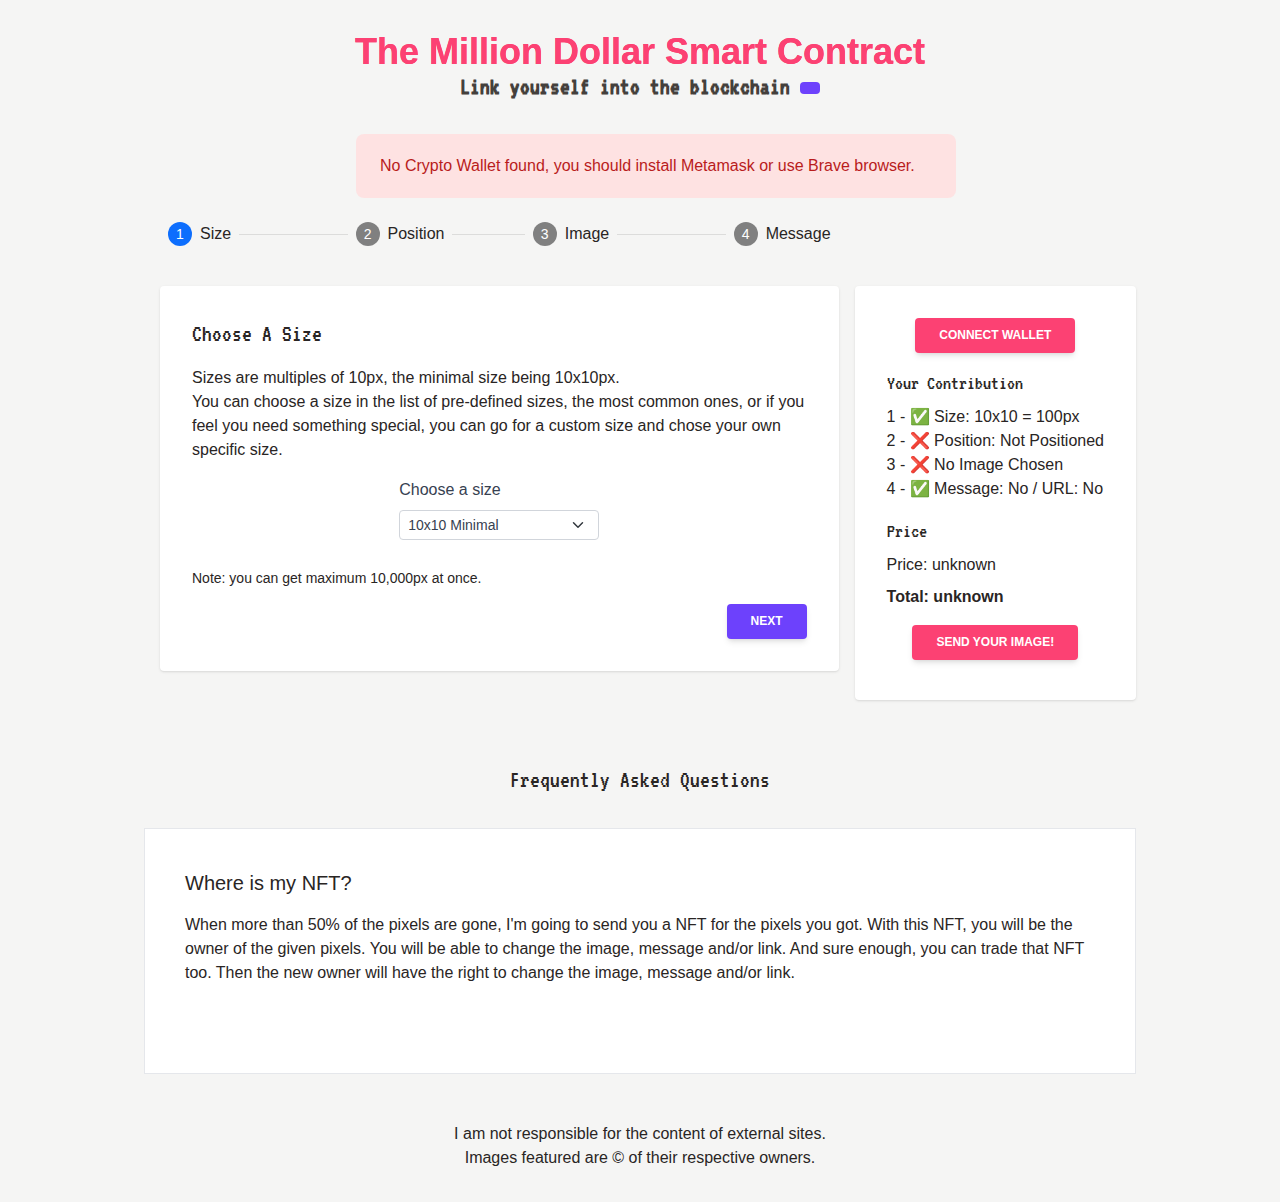
==== commit 70bc8ab4: "version-7" ====
--- a/upload.html
+++ b/upload.html
@@ -1 +1 @@
-<!doctype html><html><head><meta charset="utf-8"><title>The Million Dollar Smart Contract: Participate</title><script defer="defer" src="upload.js"></script><link href="upload.css" rel="stylesheet"></head><body class="bg-stone-100 text-stone-800"><header class="container mx-auto py-4 max-w-screen-lg px-4"><div class="columns-1 text-center pt-4 pb-16"><h1 class="text-4xl font-extrabold text-primary bg-clip-text bg-gradient-to-r from-primary to-gradient"><a href="index.html">The Million Dollar Smart Contract</a></h1><h2 class="font-pixel font-display text-2xl text-stone-700 font-bold leading-tight">Link yourself into the blockchain <span id="id_pixels" class="inline-block py-1.5 px-2.5 leading-none text-center whitespace-nowrap align-baseline font-bold bg-secondary text-white rounded"></span></h2></div></header><main class="container mx-auto py-4 max-w-screen-lg px-4 flex" style="position:relative"><div class="container mx-auto py-4 max-w-screen-lg px-4" style="position:absolute;top:-4rem"><div id="id_error_message" class="container mx-auto" style="max-width:600px;display:none"><div class="box-alert"></div></div></div><div class="flex-1"><ul class="stepper" data-no-mdb-stepper="stepper" id="id_stepper"><li class="stepper-step stepper-active"><div class="stepper-head" id="step_1"><span class="stepper-head-icon">1 </span><span class="stepper-head-text">Size</span></div><div class="stepper-content"><div class="box-default"><h2 class="step-title font-pixel">Choose A Size</h2><div><p class="block-p">Sizes are multiples of 10px, the minimal size being 10x10px.<br>You can choose a size in the list of pre-defined sizes, the most common ones, or if you feel you need something special, you can go for a custom size and chose your own specific size.</p><div class="flex justify-center" id="id_basic_container"><div class="mb-3"><label for="id_size" class="label-default form-label">Choose a size</label> <select style="width:200px" id="id_size" class="input-select-default form-select form-select-sm"><option value="10-10">10x10 Minimal</option><option value="200-20">200x20 Ultra wide</option><option value="200-20">20x200 Ultra tall</option><option value="80-120">80x120</option><option value="120-80">120x80</option><option value="50-180">50x180</option><option value="180-50">180x50</option><option value="100-100">100x100 Max Square</option><option value="custom">Custom</option></select></div></div><div class="justify-center hidden" id="id_advanced_container"><div class="mx-4"><label for="id_width" class="label-default form-label">Width</label> <input value="10" type="number" min="10" max="200" step="10" name="width" class="input-text-default" id="id_width"></div><div class="mx-4"><label for="id_height" class="label-default form-label">Height</label> <input value="10" type="number" min="10" max="200" step="10" name="height" class="input-text-default" id="id_height"></div></div><p class="p-note">Note: you can get maximum 10,000px at once.</p></div><div class="text-right block-next"><button class="button-next class_next">Next</button></div></div></div></li><li class="stepper-step" id="step_2"><div class="stepper-head"><span class="stepper-head-icon">2 </span><span class="stepper-head-text">Position</span></div><div class="stepper-content"><div class="box-default"><h2 class="step-title font-pixel">Choose A Position</h2><div><p class="block-p">Now you must position your contribution on the main image.<br>Find a good spot and then click to confirm.<br>Best positions are probably in the center and/or at the top.<br>Price does not vary.</p><div class="text-center"><button type="button" id="id_choose_position_button" class="button-next">Open the position chooser</button></div><p class="p-note">Note: if you change your size, don't forget to get back here and position again.</p></div><div class="text-right block-next"><button class="button-next class_next">Next</button></div></div></div></li><li class="stepper-step"><div class="stepper-head"><span class="stepper-head-icon">3 </span><span class="stepper-head-text">Image</span></div><div class="stepper-content"><div class="box-default"><h2 class="step-title font-pixel">Choose Your Image</h2><div><p class="block-p">This is the most important step, your image!<br>It has some constraints, first of all it must be a PNG.<br>Then, the size must respect what you've choose on step 1:<br><span id="id_recap_size_back" class="font-bold">10px wide by 10px tall</span>.</p><div class="flex justify-center"><div class="mb-3"><label for="id_image" class="label-default form-label">Your Image</label> <input class="input-file-default" type="file" id="id_image" name="image"></div></div><p class="p-note">Note: because this contract store the image itself (see FAQ) it is important that you compress it the best you can. Gas fees will be related to your image size.<br>Checkout <a class="underline" href="https://tinypng.com">tinypng.com</a>, it does a very good job!</p></div><div class="text-right block-next"><button class="button-next class_next">Next</button></div></div></div></li><li class="stepper-step"><div class="stepper-head"><span class="stepper-head-icon">4 </span><span class="stepper-head-text">Message</span></div><div class="stepper-content"><div class="box-default"><h2 class="step-title font-pixel">Add A Message And URL</h2><div><p class="block-p">The final bit, you can, but it's not mandatory, associate a message and/or an URL to your contribution.<br>Your image will link to the URL and will show a tooltip with the message.</p><div class="flex justify-center"><div class="mx-4"><label for="id_message" class="label-default form-label">Message</label> <input maxlength="100" style="width:400px" class="input-text-default" id="id_message"/></div></div><div class="flex justify-center mt-4"><div class="mx-4"><label for="id_uri" class="label-default form-label">URL</label> <input maxlength="100" style="width:400px" class="input-text-default" id="id_uri"/></div></div><p class="p-note">Note: this is optional, let the field empty if you don't want any of those.<br>Max length is 100 characters, but some characters like emoji count for multiple (sorry about that it's related to some technical aspect I don't want to bother you with).<br>Also you don't need to put 'http://' with your URL, it will be added for you.</p></div><div class="text-right block-next"><button id="id_send_2" class="button-default">Send Your Image</button></div></div></div></li></ul></div><div class="flex-none"><aside class="box-default" style="margin-top:5.5rem"><div class="text-center"><button class="button-default" id="id_connect">Connect Wallet</button></div><div class="box-success hidden" id="id_wallet_status_container" role="alert"><span id="id_wallet_status"></span></div><h2 class="aside-title font-pixel mt-4 mb-2">Your Contribution</h2><div>1 - <span id="id_recap_image_size">✅ Size: 10x10 = 100px</span></div><div>2 - <span id="id_recap_image_position">❌ Position: Not Positioned</span></div><div>3 - <span id="id_recap_image">❌ No Image Chosen</span></div><div>4 - ✅ <span id="id_recap_message">Message: No</span> / <span id="id_recap_uri">URL: No</span></div><h2 class="aside-title font-pixel mt-4 mb-2">Price</h2><div>Price: <span id="id_recap_price">unknown</span></div><div class="mt-2"><strong>Total: <span id="id_recap_total">unknown</span></strong></div><div class="text-center mt-4 mb-2"><button class="button-default" id="id_send">Send Your Image!</button></div></aside></div></main><div class="hidden bg-neutral-200" id="id_choose_position" style="position:absolute;top:0;left:0;right:0"><div class="py-4 text-center"><button class="class_validate_position button-next">Validate Position</button><div class="py-8"><div id="canvas_container" class="mx-auto"><img id="canvas_background" src="870cf1cde189be2e7c20.png" width="1000" height="1000"><canvas id="id_canvas" width="1000" height="1000"></canvas><canvas id="id_canvas_2" width="1000" height="1000"></canvas></div></div><button class="class_validate_position button-next">Validate Position</button></div></div></body></html>+<!doctype html><html><head><meta charset="utf-8"><title>The Million Dollar Smart Contract: Participate</title><meta name="description" content="The Million Dollar Smart Contract: Link yourself into the blockchain!"><link rel="icon" type="image/png" sizes="32x32" href="favicon-32x32.png"><link rel="icon" type="image/png" sizes="16x16" href="favicon-16x16.png"><link rel="apple-touch-icon" sizes="180x180" href="apple-touch-icon.png"><link rel="icon" type="image/png" sizes="192x192" href="android-chrome-192x192.png"><meta property="og:title" content="The Million Dollar Smart Contract"><meta property="og:url" content="https://milliondollarsmartcontract.com"><meta property="og:description" content="The Million Dollar Smart Contract: Link yourself into the blockchain!"><meta property="og:type" content="article"><meta property="og:image" content="https://milliondollarsmartcontract.com/open-graph.png"><meta name="twitter:card" content="summary_large_image"><meta name="twitter:site" content="@weekly_tab"><meta name="twitter:description" content="The Million Dollar Smart Contract: Link yourself into the blockchain!"><meta name="twitter:title" content="The Million Dollar Smart Contract"><meta name="twitter:image" content="https://milliondollarsmartcontract.com/open-graph.png"><script defer="defer" data-domain="milliondollarsmartcontract.com" src="https://plausible.io/js/plausible.js"></script><script defer="defer" src="upload.35baa12becb555a5dd90.js"></script><link href="upload.9156f2250e69fca30551.css" rel="stylesheet"></head><body class="bg-stone-100 text-stone-800"><header class="container mx-auto py-4 max-w-screen-lg px-4"><div class="columns-1 text-center pt-4 pb-16"><h1 class="text-4xl font-extrabold text-primary bg-clip-text bg-gradient-to-r from-primary to-gradient"><a href="index.html">The Million Dollar Smart Contract</a></h1><h2 class="font-pixel font-display text-2xl text-stone-700 font-bold leading-tight">Link yourself into the blockchain <span id="id_pixels" class="inline-block py-1.5 px-2.5 leading-none text-center whitespace-nowrap align-baseline font-bold bg-secondary text-white rounded"></span></h2></div></header><main class="container mx-auto py-4 max-w-screen-lg px-4 flex" style="position:relative"><div class="container mx-auto py-4 max-w-screen-lg px-4" style="position:absolute;top:-4rem"><div id="id_error_message" class="container mx-auto" style="max-width:600px;display:none"><div class="box-alert"></div></div></div><div class="flex-1"><ul class="stepper" data-no-mdb-stepper="stepper" id="id_stepper"><li class="stepper-step stepper-active"><div class="stepper-head" id="step_1"><span class="stepper-head-icon">1 </span><span class="stepper-head-text">Size</span></div><div class="stepper-content"><div class="box-default"><h2 class="step-title font-pixel">Choose A Size</h2><div><p class="block-p">Sizes are multiples of 10px, the minimal size being 10x10px.<br>You can choose a size in the list of pre-defined sizes, the most common ones, or if you feel you need something special, you can go for a custom size and chose your own specific size.</p><div class="flex justify-center" id="id_basic_container"><div class="mb-3"><label for="id_size" class="label-default form-label">Choose a size</label> <select style="width:200px" id="id_size" class="input-select-default form-select form-select-sm"><option value="10-10">10x10 Minimal</option><option value="200-20">200x20 Ultra wide</option><option value="200-20">20x200 Ultra tall</option><option value="80-120">80x120</option><option value="120-80">120x80</option><option value="50-180">50x180</option><option value="180-50">180x50</option><option value="100-100">100x100 Max Square</option><option value="custom">Custom</option></select></div></div><div class="justify-center hidden" id="id_advanced_container"><div class="mx-4"><label for="id_width" class="label-default form-label">Width</label> <input value="10" type="number" min="10" max="200" step="10" name="width" class="input-text-default" id="id_width"></div><div class="mx-4"><label for="id_height" class="label-default form-label">Height</label> <input value="10" type="number" min="10" max="200" step="10" name="height" class="input-text-default" id="id_height"></div></div><p class="p-note">Note: you can get maximum 10,000px at once.</p></div><div class="text-right block-next"><button class="button-next class_next">Next</button></div></div></div></li><li class="stepper-step" id="step_2"><div class="stepper-head"><span class="stepper-head-icon">2 </span><span class="stepper-head-text">Position</span></div><div class="stepper-content"><div class="box-default"><h2 class="step-title font-pixel">Choose A Position</h2><div><p class="block-p">Now you must position your contribution on the main image.<br>Find a good spot and then click to confirm.<br>Best positions are probably in the center and/or at the top.<br>Price does not vary.</p><div class="text-center"><button type="button" id="id_choose_position_button" class="button-next">Open the position chooser</button></div><p class="p-note">Note: if you change your size, don't forget to get back here and position again.</p></div><div class="text-right block-next"><button class="button-next class_next">Next</button></div></div></div></li><li class="stepper-step"><div class="stepper-head"><span class="stepper-head-icon">3 </span><span class="stepper-head-text">Image</span></div><div class="stepper-content"><div class="box-default"><h2 class="step-title font-pixel">Choose Your Image</h2><div><p class="block-p">This is the most important step, your image!<br>It has some constraints, first of all it must be a PNG.<br>Then, the size must respect what you've choose on step 1:<br><span id="id_recap_size_back" class="font-bold">10px wide by 10px tall</span>.</p><div class="flex justify-center"><div class="mb-3"><label for="id_image" class="label-default form-label">Your Image</label> <input class="input-file-default" type="file" id="id_image" name="image"></div></div><p class="p-note">Note: because this contract store the image itself (see FAQ) it is important that you compress it the best you can. Gas fees will be related to your image size.<br>Checkout <a class="underline" href="https://tinypng.com">tinypng.com</a>, it does a very good job!</p></div><div class="text-right block-next"><button class="button-next class_next">Next</button></div></div></div></li><li class="stepper-step"><div class="stepper-head"><span class="stepper-head-icon">4 </span><span class="stepper-head-text">Message</span></div><div class="stepper-content"><div class="box-default"><h2 class="step-title font-pixel">Add A Message And URL</h2><div><p class="block-p">The final bit, you can, but it's not mandatory, associate a message and/or an URL to your contribution.<br>Your image will link to the URL and will show a tooltip with the message.</p><div class="flex justify-center"><div class="mx-4"><label for="id_message" class="label-default form-label">Message</label> <input maxlength="100" style="width:400px" class="input-text-default" id="id_message"/></div></div><div class="flex justify-center mt-4"><div class="mx-4"><label for="id_uri" class="label-default form-label">URL</label> <input maxlength="100" style="width:400px" class="input-text-default" id="id_uri"/></div></div><p class="p-note">Note: this is optional, let the field empty if you don't want any of those.<br>Max length is 100 characters, but some characters like emoji count for multiple (sorry about that it's related to some technical aspect I don't want to bother you with).<br>Also you don't need to put 'http://' with your URL, it will be added for you.</p></div><div class="text-right block-next"><button id="id_send_2" class="button-default">Send Your Image</button></div></div></div></li></ul></div><div class="flex-none"><aside class="box-default" style="margin-top:5.5rem"><div class="text-center"><button class="button-default" id="id_connect">Connect Wallet</button></div><div class="box-success hidden" id="id_wallet_status_container" role="alert"><span id="id_wallet_status"></span></div><h2 class="aside-title font-pixel mt-4 mb-2">Your Contribution</h2><div>1 - <span id="id_recap_image_size">✅ Size: 10x10 = 100px</span></div><div>2 - <span id="id_recap_image_position">❌ Position: Not Positioned</span></div><div>3 - <span id="id_recap_image">❌ No Image Chosen</span></div><div>4 - ✅ <span id="id_recap_message">Message: No</span> / <span id="id_recap_uri">URL: No</span></div><h2 class="aside-title font-pixel mt-4 mb-2">Price</h2><div>Price: <span id="id_recap_price">unknown</span></div><div class="mt-2"><strong>Total: <span id="id_recap_total">unknown</span></strong></div><div class="text-center mt-4 mb-2"><button class="button-default" id="id_send">Send Your Image!</button></div></aside></div></main><section class="container mx-auto py-4 max-w-screen-lg px-4"><h1 class="main-title font-pixel" id="faq">Frequently Asked Questions</h1><div class="mx-auto border"><div class="bg-white p-10"><div class="faq-container" id="accordion"><div class="faq-item" style="border:none"><h2 class="faq-title">Where is my NFT?</h2><div class="faq-content">When more than 50% of the pixels are gone, I'm going to send you a NFT for the pixels you got. With this NFT, you will be the owner of the given pixels. You will be able to change the image, message and/or link. And sure enough, you can trade that NFT too. Then the new owner will have the right to change the image, message and/or link.</div></div></div></div></div></section><div class="hidden bg-neutral-200" id="id_choose_position" style="position:absolute;top:0;left:0;right:0"><div class="py-4 text-center"><button class="class_validate_position button-next">Validate Position</button><div class="py-8"><div id="canvas_container" class="mx-auto"><img id="canvas_background" src="grid-1000-1000.png" width="1000" height="1000"><canvas id="id_canvas" width="1000" height="1000"></canvas><canvas id="id_canvas_2" width="1000" height="1000"></canvas></div></div><button class="class_validate_position button-next">Validate Position</button></div></div><footer class="container mx-auto py-8 max-w-screen-lg text-center">I am not responsible for the content of external sites.<br>Images featured are &copy; of their respective owners.</footer></body></html>--- a/upload.9156f2250e69fca30551.css
+++ b/upload.9156f2250e69fca30551.css
@@ -0,0 +1,4583 @@
+@import url(https://fonts.googleapis.com/css2?family=VT323&display=swap);
+/*
+! tailwindcss v3.0.15 | MIT License | https://tailwindcss.com
+*/
+/*
+1. Prevent padding and border from affecting element width. (https://github.com/mozdevs/cssremedy/issues/4)
+2. Allow adding a border to an element by just adding a border-width. (https://github.com/tailwindcss/tailwindcss/pull/116)
+*/
+*,
+::before,
+::after {
+  box-sizing: border-box; /* 1 */
+  border-width: 0; /* 2 */
+  border-style: solid; /* 2 */
+  border-color: #e5e7eb; /* 2 */
+}
+::before,
+::after {
+  --tw-content: '';
+}
+/*
+1. Use a consistent sensible line-height in all browsers.
+2. Prevent adjustments of font size after orientation changes in iOS.
+3. Use a more readable tab size.
+4. Use the user's configured `sans` font-family by default.
+*/
+html {
+  line-height: 1.5; /* 1 */
+  -webkit-text-size-adjust: 100%; /* 2 */
+  -moz-tab-size: 4; /* 3 */
+  -o-tab-size: 4;
+     tab-size: 4; /* 3 */
+  font-family: Inter, sans-serif; /* 4 */
+}
+/*
+1. Remove the margin in all browsers.
+2. Inherit line-height from `html` so users can set them as a class directly on the `html` element.
+*/
+body {
+  margin: 0; /* 1 */
+  line-height: inherit; /* 2 */
+}
+/*
+1. Add the correct height in Firefox.
+2. Correct the inheritance of border color in Firefox. (https://bugzilla.mozilla.org/show_bug.cgi?id=190655)
+3. Ensure horizontal rules are visible by default.
+*/
+hr {
+  height: 0; /* 1 */
+  color: inherit; /* 2 */
+  border-top-width: 1px; /* 3 */
+}
+/*
+Add the correct text decoration in Chrome, Edge, and Safari.
+*/
+abbr:where([title]) {
+  -webkit-text-decoration: underline dotted;
+          text-decoration: underline dotted;
+}
+/*
+Remove the default font size and weight for headings.
+*/
+h1,
+h2,
+h3,
+h4,
+h5,
+h6 {
+  font-size: inherit;
+  font-weight: inherit;
+}
+/*
+Reset links to optimize for opt-in styling instead of opt-out.
+*/
+a {
+  color: inherit;
+  text-decoration: inherit;
+}
+/*
+Add the correct font weight in Edge and Safari.
+*/
+b,
+strong {
+  font-weight: bolder;
+}
+/*
+1. Use the user's configured `mono` font family by default.
+2. Correct the odd `em` font sizing in all browsers.
+*/
+code,
+kbd,
+samp,
+pre {
+  font-family: ui-monospace, monospace; /* 1 */
+  font-size: 1em; /* 2 */
+}
+/*
+Add the correct font size in all browsers.
+*/
+small {
+  font-size: 80%;
+}
+/*
+Prevent `sub` and `sup` elements from affecting the line height in all browsers.
+*/
+sub,
+sup {
+  font-size: 75%;
+  line-height: 0;
+  position: relative;
+  vertical-align: baseline;
+}
+sub {
+  bottom: -0.25em;
+}
+sup {
+  top: -0.5em;
+}
+/*
+1. Remove text indentation from table contents in Chrome and Safari. (https://bugs.chromium.org/p/chromium/issues/detail?id=999088, https://bugs.webkit.org/show_bug.cgi?id=201297)
+2. Correct table border color inheritance in all Chrome and Safari. (https://bugs.chromium.org/p/chromium/issues/detail?id=935729, https://bugs.webkit.org/show_bug.cgi?id=195016)
+3. Remove gaps between table borders by default.
+*/
+table {
+  text-indent: 0; /* 1 */
+  border-color: inherit; /* 2 */
+  border-collapse: collapse; /* 3 */
+}
+/*
+1. Change the font styles in all browsers.
+2. Remove the margin in Firefox and Safari.
+3. Remove default padding in all browsers.
+*/
+button,
+input,
+optgroup,
+select,
+textarea {
+  font-family: inherit; /* 1 */
+  font-size: 100%; /* 1 */
+  line-height: inherit; /* 1 */
+  color: inherit; /* 1 */
+  margin: 0; /* 2 */
+  padding: 0; /* 3 */
+}
+/*
+Remove the inheritance of text transform in Edge and Firefox.
+*/
+button,
+select {
+  text-transform: none;
+}
+/*
+1. Correct the inability to style clickable types in iOS and Safari.
+2. Remove default button styles.
+*/
+button,
+[type='button'],
+[type='reset'],
+[type='submit'] {
+  -webkit-appearance: button; /* 1 */
+  background-color: transparent; /* 2 */
+  background-image: none; /* 2 */
+}
+/*
+Use the modern Firefox focus style for all focusable elements.
+*/
+:-moz-focusring {
+  outline: auto;
+}
+/*
+Remove the additional `:invalid` styles in Firefox. (https://github.com/mozilla/gecko-dev/blob/2f9eacd9d3d995c937b4251a5557d95d494c9be1/layout/style/res/forms.css#L728-L737)
+*/
+:-moz-ui-invalid {
+  box-shadow: none;
+}
+/*
+Add the correct vertical alignment in Chrome and Firefox.
+*/
+progress {
+  vertical-align: baseline;
+}
+/*
+Correct the cursor style of increment and decrement buttons in Safari.
+*/
+::-webkit-inner-spin-button,
+::-webkit-outer-spin-button {
+  height: auto;
+}
+/*
+1. Correct the odd appearance in Chrome and Safari.
+2. Correct the outline style in Safari.
+*/
+[type='search'] {
+  -webkit-appearance: textfield; /* 1 */
+  outline-offset: -2px; /* 2 */
+}
+/*
+Remove the inner padding in Chrome and Safari on macOS.
+*/
+::-webkit-search-decoration {
+  -webkit-appearance: none;
+}
+/*
+1. Correct the inability to style clickable types in iOS and Safari.
+2. Change font properties to `inherit` in Safari.
+*/
+::-webkit-file-upload-button {
+  -webkit-appearance: button; /* 1 */
+  font: inherit; /* 2 */
+}
+/*
+Add the correct display in Chrome and Safari.
+*/
+summary {
+  display: list-item;
+}
+/*
+Removes the default spacing and border for appropriate elements.
+*/
+blockquote,
+dl,
+dd,
+h1,
+h2,
+h3,
+h4,
+h5,
+h6,
+hr,
+figure,
+p,
+pre {
+  margin: 0;
+}
+fieldset {
+  margin: 0;
+  padding: 0;
+}
+legend {
+  padding: 0;
+}
+ol,
+ul,
+menu {
+  list-style: none;
+  margin: 0;
+  padding: 0;
+}
+/*
+Prevent resizing textareas horizontally by default.
+*/
+textarea {
+  resize: vertical;
+}
+/*
+1. Reset the default placeholder opacity in Firefox. (https://github.com/tailwindlabs/tailwindcss/issues/3300)
+2. Set the default placeholder color to the user's configured gray 400 color.
+*/
+input::-moz-placeholder, textarea::-moz-placeholder {
+  opacity: 1; /* 1 */
+  color: #9ca3af; /* 2 */
+}
+input:-ms-input-placeholder, textarea:-ms-input-placeholder {
+  opacity: 1; /* 1 */
+  color: #9ca3af; /* 2 */
+}
+input::placeholder,
+textarea::placeholder {
+  opacity: 1; /* 1 */
+  color: #9ca3af; /* 2 */
+}
+/*
+Set the default cursor for buttons.
+*/
+button,
+[role="button"] {
+  cursor: pointer;
+}
+/*
+Make sure disabled buttons don't get the pointer cursor.
+*/
+:disabled {
+  cursor: default;
+}
+/*
+1. Make replaced elements `display: block` by default. (https://github.com/mozdevs/cssremedy/issues/14)
+2. Add `vertical-align: middle` to align replaced elements more sensibly by default. (https://github.com/jensimmons/cssremedy/issues/14#issuecomment-634934210)
+   This can trigger a poorly considered lint error in some tools but is included by design.
+*/
+img,
+svg,
+video,
+canvas,
+audio,
+iframe,
+embed,
+object {
+  display: block; /* 1 */
+  vertical-align: middle; /* 2 */
+}
+/*
+Constrain images and videos to the parent width and preserve their intrinsic aspect ratio. (https://github.com/mozdevs/cssremedy/issues/14)
+*/
+img,
+video {
+  max-width: 100%;
+  height: auto;
+}
+/*
+Ensure the default browser behavior of the `hidden` attribute.
+*/
+[hidden] {
+  display: none;
+}
+*, ::before, ::after{
+  --tw-translate-x: 0;
+  --tw-translate-y: 0;
+  --tw-rotate: 0;
+  --tw-skew-x: 0;
+  --tw-skew-y: 0;
+  --tw-scale-x: 1;
+  --tw-scale-y: 1;
+  --tw-pan-x:  ;
+  --tw-pan-y:  ;
+  --tw-pinch-zoom:  ;
+  --tw-scroll-snap-strictness: proximity;
+  --tw-ordinal:  ;
+  --tw-slashed-zero:  ;
+  --tw-numeric-figure:  ;
+  --tw-numeric-spacing:  ;
+  --tw-numeric-fraction:  ;
+  --tw-ring-inset:  ;
+  --tw-ring-offset-width: 0px;
+  --tw-ring-offset-color: #fff;
+  --tw-ring-color: rgb(59 130 246 / 0.5);
+  --tw-ring-offset-shadow: 0 0 rgba(0,0,0,0);
+  --tw-ring-shadow: 0 0 rgba(0,0,0,0);
+  --tw-shadow: 0 0 rgba(0,0,0,0);
+  --tw-shadow-colored: 0 0 rgba(0,0,0,0);
+  --tw-blur:  ;
+  --tw-brightness:  ;
+  --tw-contrast:  ;
+  --tw-grayscale:  ;
+  --tw-hue-rotate:  ;
+  --tw-invert:  ;
+  --tw-saturate:  ;
+  --tw-sepia:  ;
+  --tw-drop-shadow:  ;
+  --tw-backdrop-blur:  ;
+  --tw-backdrop-brightness:  ;
+  --tw-backdrop-contrast:  ;
+  --tw-backdrop-grayscale:  ;
+  --tw-backdrop-hue-rotate:  ;
+  --tw-backdrop-invert:  ;
+  --tw-backdrop-opacity:  ;
+  --tw-backdrop-saturate:  ;
+  --tw-backdrop-sepia:  ;
+}
+.container{
+  width: 100%;
+}
+@media (min-width: 640px){
+  .container{
+    max-width: 640px;
+  }
+}
+@media (min-width: 768px){
+  .container{
+    max-width: 768px;
+  }
+}
+@media (min-width: 1024px){
+  .container{
+    max-width: 1024px;
+  }
+}
+@media (min-width: 1280px){
+  .container{
+    max-width: 1280px;
+  }
+}
+@media (min-width: 1536px){
+  .container{
+    max-width: 1536px;
+  }
+}
+:root{
+  --bs-blue: #0d6efd;
+  --bs-indigo: #6610f2;
+  --bs-purple: #6f42c1;
+  --bs-pink: #d63384;
+  --bs-red: #dc3545;
+  --bs-orange: #fd7e14;
+  --bs-yellow: #ffc107;
+  --bs-green: #198754;
+  --bs-teal: #20c997;
+  --bs-cyan: #0dcaf0;
+  --bs-white: #fff;
+  --bs-gray: #6c757d;
+  --bs-gray-dark: #343a40;
+  --bs-gray-100: #f8f9fa;
+  --bs-gray-200: #e9ecef;
+  --bs-gray-300: #dee2e6;
+  --bs-gray-400: #ced4da;
+  --bs-gray-500: #adb5bd;
+  --bs-gray-600: #6c757d;
+  --bs-gray-700: #495057;
+  --bs-gray-800: #343a40;
+  --bs-gray-900: #212529;
+  --bs-primary: #0d6efd;
+  --bs-secondary: #6c757d;
+  --bs-success: #198754;
+  --bs-info: #0dcaf0;
+  --bs-warning: #ffc107;
+  --bs-danger: #dc3545;
+  --bs-light: #f8f9fa;
+  --bs-dark: #212529;
+  --bs-primary-rgb: 13, 110, 253;
+  --bs-secondary-rgb: 108, 117, 125;
+  --bs-success-rgb: 25, 135, 84;
+  --bs-info-rgb: 13, 202, 240;
+  --bs-warning-rgb: 255, 193, 7;
+  --bs-danger-rgb: 220, 53, 69;
+  --bs-light-rgb: 248, 249, 250;
+  --bs-dark-rgb: 33, 37, 41;
+  --bs-white-rgb: 255, 255, 255;
+  --bs-black-rgb: 0, 0, 0;
+  --bs-body-color-rgb: 33, 37, 41;
+  --bs-body-bg-rgb: 255, 255, 255;
+  --bs-font-sans-serif: system-ui, -apple-system, Segoe UI, Roboto, Ubuntu, Cantarell, Noto Sans, sans-serif, "Segoe UI", Roboto, "Helvetica Neue", Arial, "Noto Sans", "Liberation Sans", sans-serif, "Apple Color Emoji", "Segoe UI Emoji", "Segoe UI Symbol", "Noto Color Emoji";
+  --bs-font-monospace: SFMono-Regular, Menlo, Monaco, Consolas, "Liberation Mono", "Courier New", monospace;
+  --bs-gradient: linear-gradient(180deg, rgba(255, 255, 255, 0.15), rgba(255, 255, 255, 0));
+  --bs-body-font-family: var(--bs-font-sans-serif);
+  --bs-body-font-size: 1rem;
+  --bs-body-font-weight: 400;
+  --bs-body-line-height: 1.5;
+  --bs-body-color: #212529;
+  --bs-body-bg: #fff;
+}
+.form-select{
+  -moz-padding-start: calc(0.75rem - 3px);
+  background-image: url("data:image/svg+xml,%3csvg xmlns=%27http://www.w3.org/2000/svg%27 viewBox=%270 0 16 16%27%3e%3cpath fill=%27none%27 stroke=%27%23343a40%27 stroke-linecap=%27round%27 stroke-linejoin=%27round%27 stroke-width=%272%27 d=%27M2 5l6 6 6-6%27/%3e%3c/svg%3e");
+  background-position: right 0.75rem center;
+  background-size: 16px 12px;
+}
+.form-select:focus{
+  box-shadow: 0 0 0 1px #2563eb;
+}
+.form-select[multiple]{
+  padding-right: 0.75rem;
+  background-image: none;
+}
+.form-select[size]:not([size="1"]){
+  padding-right: 0.75rem;
+  background-image: none;
+}
+.form-select:disabled{
+  background-color: #e9ecef;
+}
+.form-select:-moz-focusring{
+  color: transparent;
+  -webkit-text-shadow: 0 0 0 #212529;
+  text-shadow: 0 0 0 #212529;
+}
+.form-floating > .form-select{
+  height: calc(3.5rem + 2px);
+  line-height: 1.25;
+}
+.form-floating > .form-select ~ label{
+  opacity: 0.65;
+  transform: scale(0.85) translateY(-0.5rem) translateX(0.15rem);
+}
+.input-group > .form-select{
+  width: 1%;
+}
+.input-group > .form-select:focus{
+  z-index: 3;
+}
+.input-group-lg > .form-select{
+  padding-right: 3rem;
+}
+.input-group-sm > .form-select{
+  padding-right: 3rem;
+}
+.input-group:not(.has-validation) > :not(:last-child):not(.dropdown-toggle):not(.dropdown-menu){
+  border-top-right-radius: 0;
+  border-bottom-right-radius: 0;
+}
+.input-group:not(.has-validation) > .dropdown-toggle:nth-last-child(n+3){
+  border-top-right-radius: 0;
+  border-bottom-right-radius: 0;
+}
+.input-group.has-validation > :nth-last-child(n+3):not(.dropdown-toggle):not(.dropdown-menu){
+  border-top-right-radius: 0;
+  border-bottom-right-radius: 0;
+}
+.input-group.has-validation > .dropdown-toggle:nth-last-child(n+4){
+  border-top-right-radius: 0;
+  border-bottom-right-radius: 0;
+}
+.input-group > :not(:first-child):not(.dropdown-menu):not(.valid-tooltip):not(.valid-feedback):not(.invalid-tooltip):not(.invalid-feedback){
+  margin-left: -1px;
+  border-top-left-radius: 0;
+  border-bottom-left-radius: 0;
+}
+.was-validated .form-select:valid{
+  border-color: #198754;
+}
+.form-select.is-valid{
+  border-color: #198754;
+}
+.was-validated .form-select:valid:not([multiple]):not([size]){
+  padding-right: 4.125rem;
+  background-image: url("data:image/svg+xml,%3csvg xmlns=%27http://www.w3.org/2000/svg%27 viewBox=%270 0 16 16%27%3e%3cpath fill=%27none%27 stroke=%27%23343a40%27 stroke-linecap=%27round%27 stroke-linejoin=%27round%27 stroke-width=%272%27 d=%27M2 5l6 6 6-6%27/%3e%3c/svg%3e"), url("data:image/svg+xml,%3csvg xmlns=%27http://www.w3.org/2000/svg%27 viewBox=%270 0 8 8%27%3e%3cpath fill=%27%23198754%27 d=%27M2.3 6.73L.6 4.53c-.4-1.04.46-1.4 1.1-.8l1.1 1.4 3.4-3.8c.6-.63 1.6-.27 1.2.7l-4 4.6c-.43.5-.8.4-1.1.1z%27/%3e%3c/svg%3e");
+  background-position: right 0.75rem center, center right 2.25rem;
+  background-size: 16px 12px, calc(0.75em + 0.375rem) calc(0.75em + 0.375rem);
+}
+.was-validated .form-select:valid:not([multiple])[size="1"]{
+  padding-right: 4.125rem;
+  background-image: url("data:image/svg+xml,%3csvg xmlns=%27http://www.w3.org/2000/svg%27 viewBox=%270 0 16 16%27%3e%3cpath fill=%27none%27 stroke=%27%23343a40%27 stroke-linecap=%27round%27 stroke-linejoin=%27round%27 stroke-width=%272%27 d=%27M2 5l6 6 6-6%27/%3e%3c/svg%3e"), url("data:image/svg+xml,%3csvg xmlns=%27http://www.w3.org/2000/svg%27 viewBox=%270 0 8 8%27%3e%3cpath fill=%27%23198754%27 d=%27M2.3 6.73L.6 4.53c-.4-1.04.46-1.4 1.1-.8l1.1 1.4 3.4-3.8c.6-.63 1.6-.27 1.2.7l-4 4.6c-.43.5-.8.4-1.1.1z%27/%3e%3c/svg%3e");
+  background-position: right 0.75rem center, center right 2.25rem;
+  background-size: 16px 12px, calc(0.75em + 0.375rem) calc(0.75em + 0.375rem);
+}
+.form-select.is-valid:not([multiple]):not([size]){
+  padding-right: 4.125rem;
+  background-image: url("data:image/svg+xml,%3csvg xmlns=%27http://www.w3.org/2000/svg%27 viewBox=%270 0 16 16%27%3e%3cpath fill=%27none%27 stroke=%27%23343a40%27 stroke-linecap=%27round%27 stroke-linejoin=%27round%27 stroke-width=%272%27 d=%27M2 5l6 6 6-6%27/%3e%3c/svg%3e"), url("data:image/svg+xml,%3csvg xmlns=%27http://www.w3.org/2000/svg%27 viewBox=%270 0 8 8%27%3e%3cpath fill=%27%23198754%27 d=%27M2.3 6.73L.6 4.53c-.4-1.04.46-1.4 1.1-.8l1.1 1.4 3.4-3.8c.6-.63 1.6-.27 1.2.7l-4 4.6c-.43.5-.8.4-1.1.1z%27/%3e%3c/svg%3e");
+  background-position: right 0.75rem center, center right 2.25rem;
+  background-size: 16px 12px, calc(0.75em + 0.375rem) calc(0.75em + 0.375rem);
+}
+.form-select.is-valid:not([multiple])[size="1"]{
+  padding-right: 4.125rem;
+  background-image: url("data:image/svg+xml,%3csvg xmlns=%27http://www.w3.org/2000/svg%27 viewBox=%270 0 16 16%27%3e%3cpath fill=%27none%27 stroke=%27%23343a40%27 stroke-linecap=%27round%27 stroke-linejoin=%27round%27 stroke-width=%272%27 d=%27M2 5l6 6 6-6%27/%3e%3c/svg%3e"), url("data:image/svg+xml,%3csvg xmlns=%27http://www.w3.org/2000/svg%27 viewBox=%270 0 8 8%27%3e%3cpath fill=%27%23198754%27 d=%27M2.3 6.73L.6 4.53c-.4-1.04.46-1.4 1.1-.8l1.1 1.4 3.4-3.8c.6-.63 1.6-.27 1.2.7l-4 4.6c-.43.5-.8.4-1.1.1z%27/%3e%3c/svg%3e");
+  background-position: right 0.75rem center, center right 2.25rem;
+  background-size: 16px 12px, calc(0.75em + 0.375rem) calc(0.75em + 0.375rem);
+}
+.was-validated .form-select:valid:focus{
+  border-color: #198754;
+  box-shadow: 0 0 0 0.25rem rgba(25, 135, 84, 0.25);
+}
+.form-select.is-valid:focus{
+  border-color: #198754;
+  box-shadow: 0 0 0 0.25rem rgba(25, 135, 84, 0.25);
+}
+.was-validated .input-group .form-select:valid{
+  z-index: 1;
+}
+.input-group .form-select.is-valid{
+  z-index: 1;
+}
+.was-validated .input-group .form-select:valid:focus{
+  z-index: 3;
+}
+.input-group .form-select.is-valid:focus{
+  z-index: 3;
+}
+.is-invalid ~ .invalid-feedback{
+  display: block;
+}
+.is-invalid ~ .invalid-tooltip{
+  display: block;
+}
+.form-control.is-invalid{
+  border-color: #dc3545;
+  padding-right: calc(1.5em + 0.75rem);
+  background-image: url("data:image/svg+xml,%3csvg xmlns=%27http://www.w3.org/2000/svg%27 viewBox=%270 0 12 12%27 width=%2712%27 height=%2712%27 fill=%27none%27 stroke=%27%23dc3545%27%3e%3ccircle cx=%276%27 cy=%276%27 r=%274.5%27/%3e%3cpath stroke-linejoin=%27round%27 d=%27M5.8 3.6h.4L6 6.5z%27/%3e%3ccircle cx=%276%27 cy=%278.2%27 r=%27.6%27 fill=%27%23dc3545%27 stroke=%27none%27/%3e%3c/svg%3e");
+  background-repeat: no-repeat;
+  background-position: right calc(0.375em + 0.1875rem) center;
+  background-size: calc(0.75em + 0.375rem) calc(0.75em + 0.375rem);
+}
+.form-control.is-invalid:focus{
+  border-color: #dc3545;
+  box-shadow: 0 0 0 0.25rem rgba(220, 53, 69, 0.25);
+}
+textarea.form-control.is-invalid{
+  padding-right: calc(1.5em + 0.75rem);
+  background-position: top calc(0.375em + 0.1875rem) right calc(0.375em + 0.1875rem);
+}
+.was-validated .form-select:invalid{
+  border-color: #dc3545;
+}
+.form-select.is-invalid{
+  border-color: #dc3545;
+}
+.was-validated .form-select:invalid:not([multiple]):not([size]){
+  padding-right: 4.125rem;
+  background-image: url("data:image/svg+xml,%3csvg xmlns=%27http://www.w3.org/2000/svg%27 viewBox=%270 0 16 16%27%3e%3cpath fill=%27none%27 stroke=%27%23343a40%27 stroke-linecap=%27round%27 stroke-linejoin=%27round%27 stroke-width=%272%27 d=%27M2 5l6 6 6-6%27/%3e%3c/svg%3e"), url("data:image/svg+xml,%3csvg xmlns=%27http://www.w3.org/2000/svg%27 viewBox=%270 0 12 12%27 width=%2712%27 height=%2712%27 fill=%27none%27 stroke=%27%23dc3545%27%3e%3ccircle cx=%276%27 cy=%276%27 r=%274.5%27/%3e%3cpath stroke-linejoin=%27round%27 d=%27M5.8 3.6h.4L6 6.5z%27/%3e%3ccircle cx=%276%27 cy=%278.2%27 r=%27.6%27 fill=%27%23dc3545%27 stroke=%27none%27/%3e%3c/svg%3e");
+  background-position: right 0.75rem center, center right 2.25rem;
+  background-size: 16px 12px, calc(0.75em + 0.375rem) calc(0.75em + 0.375rem);
+}
+.was-validated .form-select:invalid:not([multiple])[size="1"]{
+  padding-right: 4.125rem;
+  background-image: url("data:image/svg+xml,%3csvg xmlns=%27http://www.w3.org/2000/svg%27 viewBox=%270 0 16 16%27%3e%3cpath fill=%27none%27 stroke=%27%23343a40%27 stroke-linecap=%27round%27 stroke-linejoin=%27round%27 stroke-width=%272%27 d=%27M2 5l6 6 6-6%27/%3e%3c/svg%3e"), url("data:image/svg+xml,%3csvg xmlns=%27http://www.w3.org/2000/svg%27 viewBox=%270 0 12 12%27 width=%2712%27 height=%2712%27 fill=%27none%27 stroke=%27%23dc3545%27%3e%3ccircle cx=%276%27 cy=%276%27 r=%274.5%27/%3e%3cpath stroke-linejoin=%27round%27 d=%27M5.8 3.6h.4L6 6.5z%27/%3e%3ccircle cx=%276%27 cy=%278.2%27 r=%27.6%27 fill=%27%23dc3545%27 stroke=%27none%27/%3e%3c/svg%3e");
+  background-position: right 0.75rem center, center right 2.25rem;
+  background-size: 16px 12px, calc(0.75em + 0.375rem) calc(0.75em + 0.375rem);
+}
+.form-select.is-invalid:not([multiple]):not([size]){
+  padding-right: 4.125rem;
+  background-image: url("data:image/svg+xml,%3csvg xmlns=%27http://www.w3.org/2000/svg%27 viewBox=%270 0 16 16%27%3e%3cpath fill=%27none%27 stroke=%27%23343a40%27 stroke-linecap=%27round%27 stroke-linejoin=%27round%27 stroke-width=%272%27 d=%27M2 5l6 6 6-6%27/%3e%3c/svg%3e"), url("data:image/svg+xml,%3csvg xmlns=%27http://www.w3.org/2000/svg%27 viewBox=%270 0 12 12%27 width=%2712%27 height=%2712%27 fill=%27none%27 stroke=%27%23dc3545%27%3e%3ccircle cx=%276%27 cy=%276%27 r=%274.5%27/%3e%3cpath stroke-linejoin=%27round%27 d=%27M5.8 3.6h.4L6 6.5z%27/%3e%3ccircle cx=%276%27 cy=%278.2%27 r=%27.6%27 fill=%27%23dc3545%27 stroke=%27none%27/%3e%3c/svg%3e");
+  background-position: right 0.75rem center, center right 2.25rem;
+  background-size: 16px 12px, calc(0.75em + 0.375rem) calc(0.75em + 0.375rem);
+}
+.form-select.is-invalid:not([multiple])[size="1"]{
+  padding-right: 4.125rem;
+  background-image: url("data:image/svg+xml,%3csvg xmlns=%27http://www.w3.org/2000/svg%27 viewBox=%270 0 16 16%27%3e%3cpath fill=%27none%27 stroke=%27%23343a40%27 stroke-linecap=%27round%27 stroke-linejoin=%27round%27 stroke-width=%272%27 d=%27M2 5l6 6 6-6%27/%3e%3c/svg%3e"), url("data:image/svg+xml,%3csvg xmlns=%27http://www.w3.org/2000/svg%27 viewBox=%270 0 12 12%27 width=%2712%27 height=%2712%27 fill=%27none%27 stroke=%27%23dc3545%27%3e%3ccircle cx=%276%27 cy=%276%27 r=%274.5%27/%3e%3cpath stroke-linejoin=%27round%27 d=%27M5.8 3.6h.4L6 6.5z%27/%3e%3ccircle cx=%276%27 cy=%278.2%27 r=%27.6%27 fill=%27%23dc3545%27 stroke=%27none%27/%3e%3c/svg%3e");
+  background-position: right 0.75rem center, center right 2.25rem;
+  background-size: 16px 12px, calc(0.75em + 0.375rem) calc(0.75em + 0.375rem);
+}
+.was-validated .form-select:invalid:focus{
+  border-color: #dc3545;
+  box-shadow: 0 0 0 0.25rem rgba(220, 53, 69, 0.25);
+}
+.form-select.is-invalid:focus{
+  border-color: #dc3545;
+  box-shadow: 0 0 0 0.25rem rgba(220, 53, 69, 0.25);
+}
+.form-check-input.is-invalid{
+  border-color: #dc3545;
+}
+.form-check-input.is-invalid:checked{
+  background-color: #dc3545;
+}
+.form-check-input.is-invalid:focus{
+  box-shadow: 0 0 0 0.25rem rgba(220, 53, 69, 0.25);
+}
+.form-check-input.is-invalid ~ .form-check-label{
+  color: #dc3545;
+}
+.input-group .form-control.is-invalid{
+  z-index: 2;
+}
+.was-validated .input-group .form-select:invalid{
+  z-index: 2;
+}
+.input-group .form-select.is-invalid{
+  z-index: 2;
+}
+.input-group .form-control.is-invalid:focus{
+  z-index: 3;
+}
+.was-validated .input-group .form-select:invalid:focus{
+  z-index: 3;
+}
+.input-group .form-select.is-invalid:focus{
+  z-index: 3;
+}
+.btn.active{
+  box-shadow: none;
+}
+.btn.active:focus{
+  box-shadow: none;
+}
+.fade{
+  transition: opacity 0.15s linear;
+}
+.fade:not(.show){
+  opacity: 0;
+}
+.collapse:not(.show){
+  display: none;
+}
+.collapsing{
+  height: 0;
+  overflow: hidden;
+  transition: height 0.35s ease;
+}
+.collapsing.collapse-horizontal{
+  width: 0;
+  height: auto;
+  transition: width 0.35s ease;
+}
+.dropdown-menu{
+  z-index: 1000;
+}
+.dropdown-item.active{
+  color: #1f2937;
+  -webkit-text-decoration: none;
+  text-decoration: none;
+  background-color: #0d6efd;
+}
+.dropdown-item:active{
+  color: #1f2937;
+  -webkit-text-decoration: none;
+  text-decoration: none;
+  background-color: #0d6efd;
+}
+.dropdown-item:disabled{
+  color: #adb5bd;
+  pointer-events: none;
+  background-color: transparent;
+}
+.dropdown-menu.show{
+  display: block;
+}
+.dropdown-menu-dark .dropdown-item.active{
+  color: #fff;
+  background-color: #0d6efd;
+}
+.dropdown-menu-dark .dropdown-item:active{
+  color: #fff;
+  background-color: #0d6efd;
+}
+.dropdown-menu-dark .dropdown-item.disabled{
+  color: #adb5bd;
+}
+.dropdown-menu-dark .dropdown-item:disabled{
+  color: #adb5bd;
+}
+.nav-tabs .nav-link{
+  color: #4b5563;
+}
+.nav-tabs .nav-link:hover{
+  isolation: isolate;
+}
+.nav-tabs .nav-link:focus{
+  isolation: isolate;
+}
+.nav-tabs .nav-link.disabled{
+  color: #9ca3af;
+  background-color: transparent;
+  border-color: transparent;
+}
+.nav-tabs .nav-link.active{
+  color: #2563eb;
+  border-color: #2563eb;
+}
+.nav-tabs .nav-item.show .nav-link{
+  color: #2563eb;
+  border-color: #2563eb;
+}
+.nav-tabs .dropdown-menu{
+  margin-top: -1px;
+  border-top-left-radius: 0;
+  border-top-right-radius: 0;
+}
+.nav-pills .nav-link{
+  background: #f3f4f6;
+  color: #4b5563;
+  box-shadow: none;
+}
+.nav-pills .nav-link.active{
+  background: #2563eb;
+  color: #fff;
+  box-shadow: 0 4px 6px -1px rgba(0, 0, 0, 0.1), 0 2px 4px -1px rgba(0, 0, 0, 0.06);
+}
+.nav-pills .show > .nav-link{
+  background: #2563eb;
+  color: #fff;
+  box-shadow: 0 4px 6px -1px rgba(0, 0, 0, 0.1), 0 2px 4px -1px rgba(0, 0, 0, 0.06);
+}
+.nav-pills .disabled{
+  color: #9ca3af;
+  background-color: rgba(243, 244, 246, 0.5);
+}
+.nav-justified > .nav-link{
+  -ms-flex-basis: 0;
+  flex-basis: 0;
+}
+.nav-justified .nav-item{
+  -ms-flex-basis: 0;
+  flex-basis: 0;
+}
+.tab-content > .active{
+  display: block;
+}
+.navbar-expand .navbar-nav{
+  flex-direction: row;
+}
+.navbar-expand .navbar-nav .dropdown-menu{
+  position: absolute;
+}
+.navbar-expand .navbar-nav .nav-link{
+  padding-right: 0.5rem;
+  padding-left: 0.5rem;
+}
+.navbar-expand .offcanvas{
+  position: inherit;
+  bottom: 0;
+  z-index: 1000;
+  -ms-flex-grow: 1;
+  flex-grow: 1;
+  visibility: visible !important;
+  background-color: transparent;
+  border-right: 0;
+  border-left: 0;
+  transition: none;
+  transform: none;
+}
+.navbar-light .navbar-nav .nav-link.disabled{
+  color: rgba(0, 0, 0, 0.3);
+}
+.navbar-light .navbar-nav .show > .nav-link{
+  color: rgba(0, 0, 0, 0.9);
+}
+.navbar-light .navbar-nav .nav-link.active{
+  color: rgba(0, 0, 0, 0.9);
+}
+.navbar-dark .navbar-nav .nav-link.disabled{
+  color: rgba(255, 255, 255, 0.25);
+}
+.navbar-dark .navbar-nav .show > .nav-link{
+  color: #fff;
+}
+.navbar-dark .navbar-nav .nav-link.active{
+  color: #fff;
+}
+.accordion-button:not(.collapsed){
+  color: #2563eb;
+  background-color: #fff;
+  box-shadow: inset 0 -1px 0 #e5e7eb;
+}
+.accordion-button:not(.collapsed)::after{
+  background-image: url("data:image/svg+xml,%3csvg xmlns=%27http://www.w3.org/2000/svg%27 viewBox=%270 0 16 16%27 fill=%27%232563eb%27%3e%3cpath fill-rule=%27evenodd%27 d=%27M1.646 4.646a.5.5 0 0 1 .708 0L8 10.293l5.646-5.647a.5.5 0 0 1 .708.708l-6 6a.5.5 0 0 1-.708 0l-6-6a.5.5 0 0 1 0-.708z%27/%3e%3c/svg%3e");
+  transform: rotate(-180deg);
+}
+.accordion-item:last-of-type .accordion-button.collapsed{
+  border-bottom-right-radius: calc(0.5rem - 1px);
+  border-bottom-left-radius: calc(0.5rem - 1px);
+}
+.btn-close.disabled{
+  pointer-events: none;
+  -webkit-user-select: none;
+  -moz-user-select: none;
+  -ms-user-select: none;
+  user-select: none;
+  opacity: 0.25;
+}
+.modal{
+  z-index: 1055;
+}
+.modal-dialog{
+  margin: 0.5rem;
+}
+.modal.fade .modal-dialog{
+  transition: transform 0.3s ease-out;
+  transform: translate(0, -50px);
+}
+.modal.show .modal-dialog{
+  transform: none;
+}
+.modal.modal-static .modal-dialog{
+  transform: scale(1.02);
+}
+.modal-dialog-scrollable .modal-body{
+  overflow-y: auto;
+}
+.modal-backdrop{
+  position: fixed;
+  top: 0;
+  left: 0;
+  z-index: 1050;
+  width: 100vw;
+  height: 100vh;
+  background-color: #000;
+}
+.modal-backdrop.fade{
+  opacity: 0;
+}
+.modal-backdrop.show{
+  opacity: 0.5;
+}
+.modal-body{
+  flex: 1 1 auto;
+}
+.modal-fullscreen .modal-body{
+  overflow-y: auto;
+}
+[dir="ltr"] .tooltip{
+  text-align: left;
+}
+[dir="rtl"] .tooltip{
+  text-align: right;
+}
+.tooltip{
+  position: absolute;
+  z-index: 1080;
+  display: block;
+  margin: 0;
+  font-family: var(--bs-font-sans-serif);
+  font-style: normal;
+  font-weight: 400;
+  line-height: 1.5;
+  -webkit-text-align: start;
+  -webkit-text-decoration: none;
+  text-decoration: none;
+  -webkit-text-shadow: none;
+  text-shadow: none;
+  -webkit-text-transform: none;
+  text-transform: none;
+  letter-spacing: normal;
+  word-break: normal;
+  word-spacing: normal;
+  white-space: normal;
+  line-break: auto;
+  font-size: 0.875rem;
+  word-wrap: break-word;
+  opacity: 0;
+}
+.tooltip.show{
+  opacity: 1;
+}
+.bs-tooltip-top .tooltip-arrow{
+  bottom: 0;
+}
+.bs-tooltip-auto[data-popper-placement^=top] .tooltip-arrow{
+  bottom: 0;
+}
+.bs-tooltip-top .tooltip-arrow::before{
+  top: -1px;
+  border-width: 0.4rem 0.4rem 0;
+  border-top-color: #000;
+}
+.bs-tooltip-auto[data-popper-placement^=top] .tooltip-arrow::before{
+  top: -1px;
+  border-width: 0.4rem 0.4rem 0;
+  border-top-color: #000;
+}
+.bs-tooltip-end .tooltip-arrow{
+  left: 0;
+  width: 0.4rem;
+  height: 0.8rem;
+}
+.bs-tooltip-auto[data-popper-placement^=right] .tooltip-arrow{
+  left: 0;
+  width: 0.4rem;
+  height: 0.8rem;
+}
+.bs-tooltip-end .tooltip-arrow::before{
+  right: -1px;
+  border-width: 0.4rem 0.4rem 0.4rem 0;
+  border-right-color: #000;
+}
+.bs-tooltip-auto[data-popper-placement^=right] .tooltip-arrow::before{
+  right: -1px;
+  border-width: 0.4rem 0.4rem 0.4rem 0;
+  border-right-color: #000;
+}
+.bs-tooltip-bottom .tooltip-arrow{
+  top: 0;
+}
+.bs-tooltip-auto[data-popper-placement^=bottom] .tooltip-arrow{
+  top: 0;
+}
+.bs-tooltip-bottom .tooltip-arrow::before{
+  bottom: -1px;
+  border-width: 0 0.4rem 0.4rem;
+  border-bottom-color: #000;
+}
+.bs-tooltip-auto[data-popper-placement^=bottom] .tooltip-arrow::before{
+  bottom: -1px;
+  border-width: 0 0.4rem 0.4rem;
+  border-bottom-color: #000;
+}
+.bs-tooltip-start .tooltip-arrow{
+  right: 0;
+  width: 0.4rem;
+  height: 0.8rem;
+}
+.bs-tooltip-auto[data-popper-placement^=left] .tooltip-arrow{
+  right: 0;
+  width: 0.4rem;
+  height: 0.8rem;
+}
+.bs-tooltip-start .tooltip-arrow::before{
+  left: -1px;
+  border-width: 0.4rem 0 0.4rem 0.4rem;
+  border-left-color: #000;
+}
+.bs-tooltip-auto[data-popper-placement^=left] .tooltip-arrow::before{
+  left: -1px;
+  border-width: 0.4rem 0 0.4rem 0.4rem;
+  border-left-color: #000;
+}
+.tooltip-inner{
+  max-width: 200px;
+  font-size: 14px;
+  padding: 6px 16px;
+  color: #fff;
+  -webkit-text-align: center;
+  text-align: center;
+  background-color: #6d6d6d;
+  border-radius: 0.25rem;
+}
+[dir="ltr"] .popover{
+  text-align: left;
+}
+[dir="rtl"] .popover{
+  text-align: right;
+}
+.popover{
+  position: absolute;
+  top: 0;
+  left: 0;
+  z-index: 1070;
+  display: block;
+  max-width: 276px;
+  font-family: var(--bs-font-sans-serif);
+  font-style: normal;
+  font-weight: 400;
+  line-height: 1.5;
+  -webkit-text-align: start;
+  -webkit-text-decoration: none;
+  text-decoration: none;
+  -webkit-text-shadow: none;
+  text-shadow: none;
+  -webkit-text-transform: none;
+  text-transform: none;
+  letter-spacing: normal;
+  word-break: normal;
+  word-spacing: normal;
+  white-space: normal;
+  line-break: auto;
+  font-size: 0.875rem;
+  word-wrap: break-word;
+  background-color: #fff;
+  background-clip: padding-box;
+  border: 0;
+  border-radius: 0.5rem;
+  box-shadow: 0 10px 15px -3px rgba(0, 0, 0, 0.1), 0 4px 6px -2px rgba(0, 0, 0, 0.05);
+}
+.bs-popover-top > .popover-arrow{
+  bottom: calc(-0.5rem - 1px);
+}
+.bs-popover-auto[data-popper-placement^=top] > .popover-arrow{
+  bottom: calc(-0.5rem - 1px);
+}
+.bs-popover-top > .popover-arrow::before{
+  bottom: 0;
+  border-width: 0.5rem 0.5rem 0;
+  border-top-color: rgba(0, 0, 0, 0.25);
+}
+.bs-popover-auto[data-popper-placement^=top] > .popover-arrow::before{
+  bottom: 0;
+  border-width: 0.5rem 0.5rem 0;
+  border-top-color: rgba(0, 0, 0, 0.25);
+}
+.bs-popover-top > .popover-arrow::after{
+  bottom: 1px;
+  border-width: 0.5rem 0.5rem 0;
+  border-top-color: #fff;
+}
+.bs-popover-auto[data-popper-placement^=top] > .popover-arrow::after{
+  bottom: 1px;
+  border-width: 0.5rem 0.5rem 0;
+  border-top-color: #fff;
+}
+.bs-popover-end > .popover-arrow{
+  left: calc(-0.5rem - 1px);
+  width: 0.5rem;
+  height: 1rem;
+}
+.bs-popover-auto[data-popper-placement^=right] > .popover-arrow{
+  left: calc(-0.5rem - 1px);
+  width: 0.5rem;
+  height: 1rem;
+}
+.bs-popover-end > .popover-arrow::before{
+  left: 0;
+  border-width: 0.5rem 0.5rem 0.5rem 0;
+  border-right-color: rgba(0, 0, 0, 0.25);
+}
+.bs-popover-auto[data-popper-placement^=right] > .popover-arrow::before{
+  left: 0;
+  border-width: 0.5rem 0.5rem 0.5rem 0;
+  border-right-color: rgba(0, 0, 0, 0.25);
+}
+.bs-popover-end > .popover-arrow::after{
+  left: 1px;
+  border-width: 0.5rem 0.5rem 0.5rem 0;
+  border-right-color: #fff;
+}
+.bs-popover-auto[data-popper-placement^=right] > .popover-arrow::after{
+  left: 1px;
+  border-width: 0.5rem 0.5rem 0.5rem 0;
+  border-right-color: #fff;
+}
+.bs-popover-bottom > .popover-arrow{
+  top: calc(-0.5rem - 1px);
+}
+.bs-popover-auto[data-popper-placement^=bottom] > .popover-arrow{
+  top: calc(-0.5rem - 1px);
+}
+.bs-popover-bottom > .popover-arrow::before{
+  top: 0;
+  border-width: 0 0.5rem 0.5rem 0.5rem;
+  border-bottom-color: rgba(0, 0, 0, 0.25);
+}
+.bs-popover-auto[data-popper-placement^=bottom] > .popover-arrow::before{
+  top: 0;
+  border-width: 0 0.5rem 0.5rem 0.5rem;
+  border-bottom-color: rgba(0, 0, 0, 0.25);
+}
+.bs-popover-bottom > .popover-arrow::after{
+  top: 1px;
+  border-width: 0 0.5rem 0.5rem 0.5rem;
+  border-bottom-color: #fff;
+}
+.bs-popover-auto[data-popper-placement^=bottom] > .popover-arrow::after{
+  top: 1px;
+  border-width: 0 0.5rem 0.5rem 0.5rem;
+  border-bottom-color: #fff;
+}
+.bs-popover-bottom .popover-header::before{
+  position: absolute;
+  top: 0;
+  left: 50%;
+  display: block;
+  width: 1rem;
+  margin-left: -0.5rem;
+  content: "";
+  border-bottom: 1px solid #f0f0f0;
+}
+.bs-popover-auto[data-popper-placement^=bottom] .popover-header::before{
+  position: absolute;
+  top: 0;
+  left: 50%;
+  display: block;
+  width: 1rem;
+  margin-left: -0.5rem;
+  content: "";
+  border-bottom: 1px solid #f0f0f0;
+}
+.bs-popover-start > .popover-arrow{
+  right: calc(-0.5rem - 1px);
+  width: 0.5rem;
+  height: 1rem;
+}
+.bs-popover-auto[data-popper-placement^=left] > .popover-arrow{
+  right: calc(-0.5rem - 1px);
+  width: 0.5rem;
+  height: 1rem;
+}
+.bs-popover-start > .popover-arrow::before{
+  right: 0;
+  border-width: 0.5rem 0 0.5rem 0.5rem;
+  border-left-color: rgba(0, 0, 0, 0.25);
+}
+.bs-popover-auto[data-popper-placement^=left] > .popover-arrow::before{
+  right: 0;
+  border-width: 0.5rem 0 0.5rem 0.5rem;
+  border-left-color: rgba(0, 0, 0, 0.25);
+}
+.bs-popover-start > .popover-arrow::after{
+  right: 1px;
+  border-width: 0.5rem 0 0.5rem 0.5rem;
+  border-left-color: #fff;
+}
+.bs-popover-auto[data-popper-placement^=left] > .popover-arrow::after{
+  right: 1px;
+  border-width: 0.5rem 0 0.5rem 0.5rem;
+  border-left-color: #fff;
+}
+.popover-header{
+  padding: 0.5rem 1rem;
+  margin-bottom: 0;
+  font-size: 1rem;
+  background-color: #fff;
+  border-bottom: 1px solid rgba(0, 0, 0, 0.2);
+  border-top-left-radius: 0.5rem;
+  border-top-right-radius: 0.5rem;
+  font-weight: 500;
+}
+.popover-header:empty{
+  display: none;
+}
+.popover-body{
+  padding: 1rem 1rem;
+  color: #212529;
+}
+.carousel.pointer-event{
+  touch-action: pan-y;
+}
+.carousel-item{
+  display: none;
+  margin-right: -100%;
+  -webkit-backface-visibility: hidden;
+          backface-visibility: hidden;
+  transition: transform 0.6s ease-in-out;
+}
+.carousel-item.active{
+  display: block;
+}
+.carousel-item-next{
+  display: block;
+}
+.carousel-item-prev{
+  display: block;
+}
+.carousel-item-next:not(.carousel-item-start){
+  transform: translateX(100%);
+}
+.active.carousel-item-end{
+  transform: translateX(100%);
+}
+.carousel-item-prev:not(.carousel-item-end){
+  transform: translateX(-100%);
+}
+.active.carousel-item-start{
+  transform: translateX(-100%);
+}
+.carousel-fade .carousel-item{
+  opacity: 0;
+  transition-property: opacity;
+  transform: none;
+}
+.carousel-fade .carousel-item.active{
+  z-index: 1;
+  opacity: 1;
+}
+.carousel-fade .carousel-item-next.carousel-item-start{
+  z-index: 1;
+  opacity: 1;
+}
+.carousel-fade .carousel-item-prev.carousel-item-end{
+  z-index: 1;
+  opacity: 1;
+}
+.carousel-fade .active.carousel-item-start{
+  z-index: 0;
+  opacity: 0;
+  transition: opacity 0s 0.6s;
+}
+.carousel-fade .active.carousel-item-end{
+  z-index: 0;
+  opacity: 0;
+  transition: opacity 0s 0.6s;
+}
+.carousel-indicators{
+  z-index: 2;
+  margin-right: 15%;
+  margin-left: 15%;
+  list-style: none;
+}
+.carousel-indicators [data-bs-target]{
+  box-sizing: content-box;
+  flex: 0 1 auto;
+  width: 30px;
+  height: 3px;
+  padding: 0;
+  margin-right: 3px;
+  margin-left: 3px;
+  -webkit-text-indent: -999px;
+  text-indent: -999px;
+  cursor: pointer;
+  background-color: #fff;
+  background-clip: padding-box;
+  border: 0;
+  border-top: 10px solid transparent;
+  border-bottom: 10px solid transparent;
+  opacity: 0.5;
+  transition: opacity 0.6s ease;
+}
+.carousel-indicators .active{
+  opacity: 1;
+}
+.carousel-dark .carousel-indicators [data-bs-target]{
+  background-color: #000;
+}
+.offcanvas{
+  z-index: 1045;
+}
+.offcanvas-backdrop{
+  position: fixed;
+  top: 0;
+  left: 0;
+  z-index: 1040;
+  width: 100vw;
+  height: 100vh;
+  background-color: #000;
+}
+.offcanvas-backdrop.fade{
+  opacity: 0;
+}
+.offcanvas-backdrop.show{
+  opacity: 0.5;
+}
+.offcanvas.show{
+  transform: none;
+}
+.sticky-top{
+  position: -webkit-sticky;
+  position: sticky;
+  top: 0;
+  z-index: 1020;
+}
+.vr{
+  display: inline-block;
+  align-self: stretch;
+  width: 1px;
+  min-height: 1em;
+  background-color: currentColor;
+  opacity: 0.25;
+}
+.animation{
+  -webkit-animation-duration: 1s;
+  animation-duration: 1s;
+  -webkit-animation-fill-mode: both;
+  animation-fill-mode: both;
+  padding: auto;
+}
+.fade-in{
+  -webkit-animation-name: _fade-in;
+  animation-name: _fade-in;
+}
+.fade-out{
+  -webkit-animation-name: _fade-out;
+  animation-name: _fade-out;
+}
+.animation.infinite{
+  -webkit-animation-iteration-count: infinite;
+  animation-iteration-count: infinite;
+}
+.animation.delay-1s{
+  -webkit-animation-delay: 1s;
+  animation-delay: 1s;
+}
+.animation.delay-2s{
+  -webkit-animation-delay: 2s;
+  animation-delay: 2s;
+}
+.animation.delay-3s{
+  -webkit-animation-delay: 3s;
+  animation-delay: 3s;
+}
+.animation.delay-4s{
+  -webkit-animation-delay: 4s;
+  animation-delay: 4s;
+}
+.animation.delay-5s{
+  -webkit-animation-delay: 5s;
+  animation-delay: 5s;
+}
+.animation.fast{
+  -webkit-animation-duration: 800ms;
+  animation-duration: 800ms;
+}
+.animation.faster{
+  -webkit-animation-duration: 500ms;
+  animation-duration: 500ms;
+}
+.animation.slow{
+  -webkit-animation-duration: 2s;
+  animation-duration: 2s;
+}
+.animation.slower{
+  -webkit-animation-duration: 3s;
+  animation-duration: 3s;
+}
+.slide-in-left{
+  -webkit-animation-name: _slide-in-left;
+  animation-name: _slide-in-left;
+}
+.slide-in-right{
+  -webkit-animation-name: _slide-in-right;
+  animation-name: _slide-in-right;
+}
+.slide-out-left{
+  -webkit-animation-name: _slide-out-left;
+  animation-name: _slide-out-left;
+}
+.slide-out-right{
+  -webkit-animation-name: _slide-out-right;
+  animation-name: _slide-out-right;
+}
+.ripple-surface{
+  position: relative;
+  overflow: hidden;
+  display: inline-block;
+  vertical-align: bottom;
+}
+.ripple-surface-unbound{
+  overflow: visible;
+}
+.ripple-wave{
+  background-image: radial-gradient(circle, rgba(0, 0, 0, 0.2) 0, rgba(0, 0, 0, 0.3) 40%, rgba(0, 0, 0, 0.4) 50%, rgba(0, 0, 0, 0.5) 60%, transparent 70%);
+  border-radius: 50%;
+  opacity: 0.5;
+  pointer-events: none;
+  position: absolute;
+  touch-action: none;
+  transform: scale(0);
+  transition-property: transform, opacity;
+  transition-timing-function: cubic-bezier(0, 0, 0.15, 1), cubic-bezier(0, 0, 0.15, 1);
+  z-index: 999;
+}
+.ripple-wave.active{
+  transform: scale(1);
+  opacity: 0;
+}
+.btn .ripple-wave{
+  background-image: radial-gradient(circle, rgba(255, 255, 255, 0.2) 0, rgba(255, 255, 255, 0.3) 40%, rgba(255, 255, 255, 0.4) 50%, rgba(255, 255, 255, 0.5) 60%, rgba(255, 255, 255, 0) 70%);
+}
+.ripple-surface-primary .ripple-wave{
+  background-image: radial-gradient(circle, rgba(18, 102, 241, 0.2) 0, rgba(18, 102, 241, 0.3) 40%, rgba(18, 102, 241, 0.4) 50%, rgba(18, 102, 241, 0.5) 60%, rgba(18, 102, 241, 0) 70%);
+}
+.ripple-surface-secondary .ripple-wave{
+  background-image: radial-gradient(circle, rgba(178, 60, 253, 0.2) 0, rgba(178, 60, 253, 0.3) 40%, rgba(178, 60, 253, 0.4) 50%, rgba(178, 60, 253, 0.5) 60%, rgba(178, 60, 253, 0) 70%);
+}
+.ripple-surface-success .ripple-wave{
+  background-image: radial-gradient(circle, rgba(0, 183, 74, 0.2) 0, rgba(0, 183, 74, 0.3) 40%, rgba(0, 183, 74, 0.4) 50%, rgba(0, 183, 74, 0.5) 60%, rgba(0, 183, 74, 0) 70%);
+}
+.ripple-surface-info .ripple-wave{
+  background-image: radial-gradient(circle, rgba(57, 192, 237, 0.2) 0, rgba(57, 192, 237, 0.3) 40%, rgba(57, 192, 237, 0.4) 50%, rgba(57, 192, 237, 0.5) 60%, rgba(57, 192, 237, 0) 70%);
+}
+.ripple-surface-warning .ripple-wave{
+  background-image: radial-gradient(circle, rgba(255, 169, 0, 0.2) 0, rgba(255, 169, 0, 0.3) 40%, rgba(255, 169, 0, 0.4) 50%, rgba(255, 169, 0, 0.5) 60%, rgba(255, 169, 0, 0) 70%);
+}
+.ripple-surface-danger .ripple-wave{
+  background-image: radial-gradient(circle, rgba(249, 49, 84, 0.2) 0, rgba(249, 49, 84, 0.3) 40%, rgba(249, 49, 84, 0.4) 50%, rgba(249, 49, 84, 0.5) 60%, rgba(249, 49, 84, 0) 70%);
+}
+.ripple-surface-light .ripple-wave{
+  background-image: radial-gradient(circle, rgba(251, 251, 251, 0.2) 0, rgba(251, 251, 251, 0.3) 40%, rgba(251, 251, 251, 0.4) 50%, rgba(251, 251, 251, 0.5) 60%, rgba(251, 251, 251, 0) 70%);
+}
+.ripple-surface-dark .ripple-wave{
+  background-image: radial-gradient(circle, rgba(38, 38, 38, 0.2) 0, rgba(38, 38, 38, 0.3) 40%, rgba(38, 38, 38, 0.4) 50%, rgba(38, 38, 38, 0.5) 60%, rgba(38, 38, 38, 0) 70%);
+}
+.ripple-surface-white .ripple-wave{
+  background-image: radial-gradient(circle, rgba(255, 255, 255, 0.2) 0, rgba(255, 255, 255, 0.3) 40%, rgba(255, 255, 255, 0.4) 50%, rgba(255, 255, 255, 0.5) 60%, rgba(255, 255, 255, 0) 70%);
+}
+.ripple-surface-black .ripple-wave{
+  background-image: radial-gradient(circle, rgba(0, 0, 0, 0.2) 0, rgba(0, 0, 0, 0.3) 40%, rgba(0, 0, 0, 0.4) 50%, rgba(0, 0, 0, 0.5) 60%, transparent 70%);
+}
+.datepicker-toggle-button{
+  position: absolute;
+  outline: none;
+  border: none;
+  background-color: transparent;
+  right: 10px;
+  top: 50%;
+  transform: translate(-50%, -50%);
+}
+.datepicker-toggle-button:focus{
+  color: #2979ff;
+}
+.datepicker-toggle-button:hover{
+  color: #2979ff;
+}
+.datepicker-backdrop{
+  width: 100%;
+  height: 100%;
+  position: fixed;
+  top: 0;
+  right: 0;
+  bottom: 0;
+  left: 0;
+  background-color: rgba(0, 0, 0, 0.4);
+  z-index: 1065;
+}
+.datepicker-dropdown-container{
+  width: 328px;
+  height: 380px;
+  background-color: #fff;
+  border-radius: 0.5rem;
+  box-shadow: 0 10px 15px -3px rgba(0, 0, 0, 0.07), 0 4px 6px -2px rgba(0, 0, 0, 0.05);
+  z-index: 1066;
+}
+.datepicker-modal-container{
+  display: flex;
+  flex-direction: column;
+  position: fixed;
+  top: 50%;
+  left: 50%;
+  transform: translate(-50%, -50%);
+  width: 328px;
+  height: 512px;
+  background-color: #fff;
+  border-radius: 0.6rem 0.6rem 0.5rem 0.5rem;
+  box-shadow: 0 10px 15px -3px rgba(0, 0, 0, 0.07), 0 4px 6px -2px rgba(0, 0, 0, 0.05);
+  z-index: 1066;
+}
+.datepicker-header{
+  height: 120px;
+  padding-right: 24px;
+  padding-left: 24px;
+  background-color: #2979ff;
+  display: flex;
+  flex-direction: column;
+  border-radius: 0.5rem 0.5rem 0 0;
+}
+.datepicker-title{
+  height: 32px;
+  display: flex;
+  flex-direction: column;
+  justify-content: flex-end;
+}
+.datepicker-title-text{
+  font-size: 10px;
+  font-weight: 400;
+  -webkit-text-transform: uppercase;
+  text-transform: uppercase;
+  letter-spacing: 1.7px;
+  color: #fff;
+}
+.datepicker-date{
+  height: 72px;
+  display: flex;
+  flex-direction: column;
+  justify-content: flex-end;
+}
+.datepicker-date-text{
+  font-size: 34px;
+  font-weight: 400;
+  color: #fff;
+}
+.datepicker-main{
+  position: relative;
+  height: 100%;
+}
+.datepicker-date-controls{
+  padding: 10px 12px 0 12px;
+  display: flex;
+  justify-content: space-between;
+  color: rgba(0, 0, 0, 0.64);
+}
+.datepicker-view-change-button{
+  padding: 10px;
+  color: #666;
+  font-weight: 500;
+  font-size: 0.9rem;
+  border-radius: 10px;
+  box-shadow: none;
+  background-color: transparent;
+  margin: 0;
+  border: none;
+}
+.datepicker-view-change-button:hover{
+  background-color: #eee;
+}
+.datepicker-view-change-button:focus{
+  background-color: #eee;
+}
+.datepicker-view-change-button:after{
+  content: "";
+  display: inline-block;
+  width: 0;
+  height: 0;
+  border-left: 5px solid transparent;
+  border-right: 5px solid transparent;
+  border-top-width: 5px;
+  border-top-style: solid;
+  margin: 0 0 0 5px;
+  vertical-align: middle;
+}
+.datepicker-arrow-controls{
+  margin-top: 10px;
+}
+.datepicker-previous-button{
+  position: relative;
+  padding: 0;
+  width: 40px;
+  height: 40px;
+  line-height: 40px;
+  border: none;
+  outline: none;
+  margin: 0;
+  color: rgba(0, 0, 0, 0.64);
+  background-color: transparent;
+  margin-right: 24px;
+}
+.datepicker-previous-button:hover{
+  background-color: #eee;
+  border-radius: 50%;
+}
+.datepicker-previous-button:focus{
+  background-color: #eee;
+  border-radius: 50%;
+}
+.datepicker-previous-button::after{
+  top: 0;
+  left: 0;
+  right: 0;
+  bottom: 0;
+  position: absolute;
+  content: "";
+  margin: 15.5px;
+  border: 0 solid currentColor;
+  border-top-width: 2px;
+  border-left-width: 2px;
+  transform: translateX(2px) rotate(-45deg);
+}
+.datepicker-next-button{
+  position: relative;
+  padding: 0;
+  width: 40px;
+  height: 40px;
+  line-height: 40px;
+  border: none;
+  outline: none;
+  margin: 0;
+  color: rgba(0, 0, 0, 0.64);
+  background-color: transparent;
+}
+.datepicker-next-button:hover{
+  background-color: #eee;
+  border-radius: 50%;
+}
+.datepicker-next-button:focus{
+  background-color: #eee;
+  border-radius: 50%;
+}
+.datepicker-next-button::after{
+  top: 0;
+  left: 0;
+  right: 0;
+  bottom: 0;
+  position: absolute;
+  content: "";
+  margin: 15.5px;
+  border: 0 solid currentColor;
+  border-top-width: 2px;
+  border-right-width: 2px;
+  transform: translateX(-2px) rotate(45deg);
+}
+.datepicker-view{
+  padding-left: 12px;
+  padding-right: 12px;
+  outline: none;
+}
+.datepicker-table{
+  margin-right: auto;
+  margin-left: auto;
+  width: 304px;
+}
+.datepicker-day-heading{
+  width: 40px;
+  height: 40px;
+  -webkit-text-align: center;
+  text-align: center;
+  font-size: 12px;
+  font-weight: 400;
+}
+.datepicker-cell{
+  -webkit-text-align: center;
+  text-align: center;
+}
+.datepicker-cell.disabled{
+  color: #ccc;
+  cursor: default;
+  pointer-events: none;
+}
+.datepicker-cell.disabled:hover{
+  cursor: default;
+}
+.datepicker-cell:hover{
+  cursor: pointer;
+}
+.datepicker-cell:not(.disabled):not(.selected):hover .datepicker-cell-content{
+  background-color: #d3d3d3;
+}
+.datepicker-cell.selected .datepicker-cell-content{
+  background-color: #2979ff;
+  color: #fff;
+}
+.datepicker-cell:not(.selected).focused .datepicker-cell-content{
+  background-color: #eee;
+}
+.datepicker-cell.focused .datepicker-cell-content.selected{
+  background-color: #2979ff;
+}
+.datepicker-cell.current .datepicker-cell-content{
+  border: 1px solid #000;
+}
+.\!datepicker-cell.\!current .\!datepicker-cell-content{
+  border: 1px solid #000 !important;
+}
+.datepicker-small-cell{
+  width: 40px;
+  height: 40px;
+}
+.datepicker-small-cell-content{
+  width: 36px;
+  height: 36px;
+  line-height: 36px;
+  border-radius: 50%;
+  font-size: 13px;
+}
+.datepicker-large-cell{
+  width: 76px;
+  height: 42px;
+}
+.datepicker-large-cell-content{
+  width: 72px;
+  height: 40px;
+  line-height: 40px;
+  padding: 1px 2px;
+  border-radius: 999px;
+}
+.datepicker-footer{
+  height: 56px;
+  display: flex;
+  position: absolute;
+  width: 100%;
+  bottom: 0;
+  justify-content: flex-end;
+  align-items: center;
+  padding-left: 12px;
+  padding-right: 12px;
+}
+.datepicker-footer-btn{
+  background-color: #fff;
+  color: #2979ff;
+  border: none;
+  cursor: pointer;
+  padding: 0 10px;
+  -webkit-text-transform: uppercase;
+  text-transform: uppercase;
+  font-size: 0.8rem;
+  font-weight: 500;
+  height: 40px;
+  line-height: 40px;
+  letter-spacing: 0.1rem;
+  border-radius: 10px;
+  margin-bottom: 10px;
+}
+.datepicker-footer-btn:hover{
+  background-color: #eee;
+}
+.datepicker-footer-btn:focus{
+  background-color: #eee;
+}
+.datepicker-clear-btn{
+  margin-right: auto;
+}
+.timepicker-wrapper{
+  touch-action: none;
+  z-index: 1065;
+  opacity: 0;
+  right: 0;
+  bottom: 0;
+  top: 0;
+  left: 0;
+  background-color: rgba(0, 0, 0, 0.4);
+}
+.timepicker-elements{
+  min-width: 310px;
+  min-height: 325px;
+  background: #fff;
+  border-top-right-radius: 0.6rem;
+  border-top-left-radius: 0.6rem;
+}
+.timepicker-head{
+  background-color: #2979ff;
+  height: 100px;
+  border-top-right-radius: 0.5rem;
+  border-top-left-radius: 0.5rem;
+  padding: 10px 24px 10px 50px;
+}
+.timepicker-button{
+  font-size: 0.8rem;
+  min-width: 64px;
+  box-sizing: border-box;
+  font-weight: 500;
+  line-height: 40px;
+  border-radius: 10px;
+  letter-spacing: 0.1rem;
+  -webkit-text-transform: uppercase;
+  text-transform: uppercase;
+  color: #2979ff;
+  border: none;
+  background-color: transparent;
+  transition: background-color 250ms cubic-bezier(0.4, 0, 0.2, 1) 0ms, box-shadow 250ms cubic-bezier(0.4, 0, 0.2, 1) 0ms, border 250ms cubic-bezier(0.4, 0, 0.2, 1) 0ms;
+  outline: none;
+  padding: 0 10px;
+  height: 40px;
+  margin-bottom: 10px;
+}
+.timepicker-button:hover{
+  background-color: rgba(0, 0, 0, 0.08);
+}
+.timepicker-button:focus{
+  outline: none;
+  background-color: rgba(0, 0, 0, 0.08);
+}
+.timepicker-current{
+  font-size: 3.75rem;
+  font-weight: 300;
+  line-height: 1.2;
+  letter-spacing: -0.00833em;
+  color: #fff;
+  opacity: 0.54;
+  border: none;
+  background: transparent;
+  padding: 0;
+}
+.timepicker-current.active{
+  opacity: 1;
+}
+.timepicker-current-wrapper{
+  direction: ltr;
+}
+.timepicker-mode-wrapper{
+  margin-left: 20px;
+  font-size: 18px;
+  color: rgba(255, 255, 255, 0.54);
+}
+.timepicker-mode-wrapper.active{
+  opacity: 1;
+}
+.timepicker-clock-wrapper{
+  min-width: 310px;
+  max-width: 325px;
+  min-height: 305px;
+  overflow-x: hidden;
+  height: 100%;
+}
+.timepicker-clock{
+  position: relative;
+  border-radius: 100%;
+  width: 260px;
+  height: 260px;
+  cursor: default;
+  margin: 0 auto;
+  background-color: rgba(0, 0, 0, 0.07);
+}
+.timepicker-time-tips-minutes.active{
+  color: #fff;
+  background-color: #2979ff;
+  font-weight: 400;
+}
+.timepicker-time-tips-inner.active{
+  color: #fff;
+  background-color: #2979ff;
+  font-weight: 400;
+}
+.timepicker-time-tips-hours.active{
+  color: #fff;
+  background-color: #2979ff;
+  font-weight: 400;
+}
+.timepicker-time-tips-minutes.disabled{
+  color: #b3afaf;
+  pointer-events: none;
+  background-color: transparent;
+}
+.timepicker-time-tips-inner.disabled{
+  color: #b3afaf;
+  pointer-events: none;
+  background-color: transparent;
+}
+.timepicker-time-tips-hours.disabled{
+  color: #b3afaf;
+  pointer-events: none;
+  background-color: transparent;
+}
+.timepicker-dot{
+  font-weight: 300;
+  line-height: 1.2;
+  letter-spacing: -0.00833em;
+  color: #fff;
+  font-size: 3.75rem;
+  opacity: 0.54;
+  border: none;
+  background: transparent;
+  padding: 0;
+}
+.timepicker-middle-dot{
+  top: 50%;
+  left: 50%;
+  width: 6px;
+  height: 6px;
+  transform: translate(-50%, -50%);
+  border-radius: 50%;
+  background-color: #2979ff;
+}
+.timepicker-hand-pointer{
+  background-color: #2979ff;
+  bottom: 50%;
+  height: 40%;
+  left: calc(50% - 1px);
+  transform-origin: center bottom 0;
+  width: 2px;
+}
+.timepicker-time-tips.active{
+  color: #fff;
+}
+.timepicker-circle{
+  top: -21px;
+  left: -15px;
+  width: 4px;
+  border: 14px solid #2979ff;
+  height: 4px;
+  box-sizing: content-box;
+  border-radius: 100%;
+}
+.timepicker-hour-mode{
+  padding: 0;
+  background-color: transparent;
+  border: none;
+  color: #fff;
+  opacity: 0.54;
+  cursor: pointer;
+}
+.timepicker-hour{
+  cursor: pointer;
+}
+.timepicker-minute{
+  cursor: pointer;
+}
+.timepicker-hour-mode:hover{
+  background-color: rgba(0, 0, 0, 0.15);
+  outline: none;
+}
+.timepicker-hour-mode:focus{
+  background-color: rgba(0, 0, 0, 0.15);
+  outline: none;
+}
+.timepicker-hour:hover{
+  background-color: rgba(0, 0, 0, 0.15);
+  outline: none;
+}
+.timepicker-hour:focus{
+  background-color: rgba(0, 0, 0, 0.15);
+  outline: none;
+}
+.timepicker-minute:hover{
+  background-color: rgba(0, 0, 0, 0.15);
+  outline: none;
+}
+.timepicker-minute:focus{
+  background-color: rgba(0, 0, 0, 0.15);
+  outline: none;
+}
+.timepicker-hour-mode.active{
+  color: #fff;
+  opacity: 1;
+}
+.timepicker-hour.active{
+  color: #fff;
+  opacity: 1;
+}
+.timepicker-minute.active{
+  color: #fff;
+  opacity: 1;
+}
+.timepicker-footer{
+  border-bottom-left-radius: 0.5rem;
+  border-bottom-right-radius: 0.5rem;
+  display: flex;
+  justify-content: space-between;
+  align-items: center;
+  width: 100%;
+  height: 56px;
+  padding-left: 12px;
+  padding-right: 12px;
+  background-color: #fff;
+}
+.timepicker-container{
+  max-height: calc(100% - 64px);
+  overflow-y: auto;
+  box-shadow: 0 10px 15px -3px rgba(0, 0, 0, 0.07), 0 4px 6px -2px rgba(0, 0, 0, 0.05);
+}
+.timepicker-icon-up.active{
+  opacity: 1;
+}
+.timepicker-icon-down.active{
+  opacity: 1;
+}
+.timepicker-toggle-button{
+  position: absolute;
+  outline: none;
+  border: none;
+  background-color: transparent;
+  right: 10px;
+  top: 50%;
+  transform: translate(-50%, -50%);
+  transition: all 0.3s ease;
+  cursor: pointer;
+}
+.timepicker-toggle-button:hover{
+  color: #2979ff;
+}
+.timepicker-toggle-button:focus{
+  color: #2979ff;
+}
+.timepicker-input:focus + .timepicker-toggle-button{
+  color: #2979ff;
+}
+.timepicker-input:focus + .timepicker-toggle-button i{
+  color: #2979ff;
+}
+.timepicker a.timepicker-toggle-button{
+  right: 1px;
+}
+.timepicker-toggle-button.timepicker-icon{
+  right: 1px;
+}
+.timepicker-modal .fade.show{
+  opacity: 1;
+}
+.stepper{
+  position: relative;
+  padding: 0;
+  margin: 0;
+  width: 100%;
+  list-style: none;
+  overflow: hidden;
+  transition: height 0.2s ease-in-out;
+}
+.stepper:not(.stepper-vertical){
+  display: flex;
+  justify-content: space-between;
+}
+.stepper:not(.stepper-vertical) .stepper-content{
+  position: absolute;
+  width: 100%;
+  padding: 1rem;
+}
+.stepper:not(.stepper-vertical) .stepper-step{
+  flex: auto;
+  height: 4.5rem;
+}
+.stepper:not(.stepper-vertical) .stepper-step:first-child .stepper-head{
+  padding-left: 1.5rem;
+}
+.stepper:not(.stepper-vertical) .stepper-step:last-child .stepper-head{
+  padding-right: 1.5rem;
+}
+.stepper:not(.stepper-vertical) .stepper-step:not(:first-child) .stepper-head:before{
+  flex: 1;
+  height: 1px;
+  width: 100%;
+  margin-right: 0.5rem;
+  content: "";
+  background-color: rgba(0, 0, 0, 0.1);
+}
+.stepper:not(.stepper-vertical) .stepper-step:not(:last-child) .stepper-head:after{
+  flex: 1;
+  height: 1px;
+  width: 100%;
+  margin-left: 0.5rem;
+  content: "";
+  background-color: rgba(0, 0, 0, 0.1);
+}
+.stepper:not(.stepper-vertical) .stepper-head-icon{
+  margin: 1.5rem 0.5rem 1.5rem 0;
+}
+.stepper-vertical .stepper-step{
+  height: -webkit-fit-content;
+  height: -moz-fit-content;
+  height: fit-content;
+  position: relative;
+}
+.stepper-vertical .stepper-step:not(:last-child):after{
+  position: absolute;
+  left: 2.25rem;
+  height: calc(100% - 2.45rem);
+  top: 3rem;
+  width: 1px;
+  margin-top: 0.5rem;
+  content: "";
+  background-color: rgba(0, 0, 0, 0.1);
+}
+.stepper-vertical .stepper-content{
+  overflow: hidden;
+  padding: 1rem 1.5rem 1.5rem 3.75rem;
+  transition: height 0.3s ease-in-out, margin-top 0.3s ease-in-out, margin-bottom 0.3s ease-in-out, padding-top 0.3s ease-in-out, padding-bottom 0.3s ease-in-out;
+}
+.stepper-vertical .stepper-head{
+  padding: 1.5rem;
+}
+.stepper-vertical .stepper-head-icon{
+  margin-right: 0.75rem;
+}
+.stepper-vertical .stepper-head-text:after{
+  position: absolute;
+}
+.stepper.stepper-mobile{
+  justify-content: center;
+  align-items: flex-end;
+}
+.stepper.stepper-mobile.stepper-progress-bar .stepper-head-icon{
+  display: none;
+}
+.stepper.stepper-mobile .stepper-step{
+  flex: unset;
+  height: -webkit-fit-content;
+  height: -moz-fit-content;
+  height: fit-content;
+  margin: 1rem 0 1rem 0;
+}
+.stepper.stepper-mobile .stepper-step:not(:last-child) .stepper-head:after{
+  margin-left: 0;
+}
+.stepper.stepper-mobile .stepper-step:not(:first-child) .stepper-head:before{
+  margin-right: 0;
+}
+.stepper.stepper-mobile .stepper-step:not(:last-child):not(:first-child) .stepper-head{
+  padding-left: 0.25rem;
+  padding-right: 0.25rem;
+}
+.stepper.stepper-mobile .stepper-head-icon{
+  font-size: 0;
+  margin: 0;
+  height: 0.5rem;
+  width: 0.5rem;
+  z-index: 1;
+}
+.stepper.stepper-mobile .stepper-head-text{
+  display: none;
+}
+.stepper.stepper-mobile .stepper-content{
+  top: 2.56rem;
+}
+.stepper-content{
+  left: 0;
+}
+.stepper-head{
+  display: flex;
+  align-items: center;
+  -webkit-text-decoration: none;
+  text-decoration: none;
+  color: unset;
+  line-height: 1.3;
+  cursor: pointer;
+}
+.stepper-head:hover{
+  background-color: #dbdbdb;
+}
+.stepper-head:focus{
+  outline: none;
+}
+.stepper-head-text:after{
+  display: flex;
+  font-size: 0.8rem;
+  content: attr(data-content);
+}
+.stepper-head-icon{
+  display: flex;
+  justify-content: center;
+  align-items: center;
+  color: white;
+  background-color: gray;
+  border-radius: 100%;
+  font-size: 0.875rem;
+  width: 1.5rem;
+  height: 1.5rem;
+}
+.stepper-completed .stepper-head-icon{
+  background-color: #198754;
+}
+.stepper-active .stepper-head-text{
+  font-weight: 500;
+}
+.stepper-active .stepper-content{
+  display: block;
+}
+.stepper-active .stepper-head-icon{
+  background-color: #0d6efd;
+}
+.stepper-invalid .stepper-head-icon{
+  background-color: #dc3545;
+}
+.stepper-disabled .stepper-head{
+  color: #858585;
+  cursor: default;
+}
+.stepper-disabled .stepper-head-icon{
+  background-color: #858585;
+}
+@media (prefers-reduced-motion: reduce){
+  .form-control::-webkit-file-upload-button{
+    -webkit-transition: none;
+    transition: none;
+  }
+  .form-control::file-selector-button{
+    transition: none;
+  }
+  .form-control::-webkit-file-upload-button{
+    -webkit-transition: none;
+    transition: none;
+  }
+  .form-switch .form-check-input{
+    transition: none;
+  }
+  .form-range::-webkit-slider-thumb{
+    -webkit-transition: none;
+    transition: none;
+  }
+  .form-range::-moz-range-thumb{
+    -moz-transition: none;
+    transition: none;
+  }
+  .form-floating > label{
+    transition: none;
+  }
+  .fade{
+    transition: none;
+  }
+  .collapsing{
+    transition: none;
+  }
+  .collapsing.collapse-horizontal{
+    transition: none;
+  }
+  .accordion-button::after{
+    transition: none;
+  }
+  .modal.fade .modal-dialog{
+    transition: none;
+  }
+  .carousel-item{
+    transition: none;
+  }
+  .carousel-fade .active.carousel-item-start{
+    transition: none;
+  }
+  .carousel-fade .active.carousel-item-end{
+    transition: none;
+  }
+  .carousel-control-prev{
+    transition: none;
+  }
+  .carousel-control-next{
+    transition: none;
+  }
+  .carousel-indicators [data-bs-target]{
+    transition: none;
+  }
+  .spinner-border{
+    -webkit-animation-duration: 1.5s;
+    animation-duration: 1.5s;
+  }
+  .spinner-grow{
+    -webkit-animation-duration: 1.5s;
+    animation-duration: 1.5s;
+  }
+}
+@media (min-width: 576px){
+  .navbar-expand-sm{
+    flex-wrap: nowrap;
+    justify-content: flex-start;
+  }
+  .navbar-expand-sm .navbar-nav{
+    flex-direction: row;
+  }
+  .navbar-expand-sm .navbar-nav .dropdown-menu{
+    position: absolute;
+  }
+  .navbar-expand-sm .navbar-nav .nav-link{
+    padding-right: 0.5rem;
+    padding-left: 0.5rem;
+  }
+  .navbar-expand-sm .navbar-nav-scroll{
+    overflow: visible;
+  }
+  .navbar-expand-sm .navbar-collapse{
+    display: flex !important;
+    -ms-flex-basis: auto;
+    flex-basis: auto;
+  }
+  .navbar-expand-sm .navbar-toggler{
+    display: none;
+  }
+  .navbar-expand-sm .offcanvas-header{
+    display: none;
+  }
+  .navbar-expand-sm .offcanvas{
+    position: inherit;
+    bottom: 0;
+    z-index: 1000;
+    -ms-flex-grow: 1;
+    flex-grow: 1;
+    visibility: visible !important;
+    background-color: transparent;
+    border-right: 0;
+    border-left: 0;
+    transition: none;
+    transform: none;
+  }
+  .navbar-expand-sm .offcanvas-top{
+    height: auto;
+    border-top: 0;
+    border-bottom: 0;
+  }
+  .navbar-expand-sm .offcanvas-bottom{
+    height: auto;
+    border-top: 0;
+    border-bottom: 0;
+  }
+  .navbar-expand-sm .offcanvas-body{
+    display: flex;
+    -ms-flex-grow: 0;
+    flex-grow: 0;
+    padding: 0;
+    overflow-y: visible;
+  }
+  .modal-dialog{
+    max-width: 500px;
+    margin: 1.75rem auto;
+  }
+  .modal-dialog-scrollable{
+    height: calc(100% - 3.5rem);
+  }
+  .modal-dialog-centered{
+    min-height: calc(100% - 3.5rem);
+  }
+  .modal-sm{
+    max-width: 300px;
+  }
+  .sticky-sm-top{
+    position: -webkit-sticky;
+    position: sticky;
+    top: 0;
+    z-index: 1020;
+  }
+}
+@media (min-width: 768px){
+  .navbar-expand-md{
+    flex-wrap: nowrap;
+    justify-content: flex-start;
+  }
+  .navbar-expand-md .navbar-nav{
+    flex-direction: row;
+  }
+  .navbar-expand-md .navbar-nav .dropdown-menu{
+    position: absolute;
+  }
+  .navbar-expand-md .navbar-nav .nav-link{
+    padding-right: 0.5rem;
+    padding-left: 0.5rem;
+  }
+  .navbar-expand-md .navbar-nav-scroll{
+    overflow: visible;
+  }
+  .navbar-expand-md .navbar-collapse{
+    display: flex !important;
+    -ms-flex-basis: auto;
+    flex-basis: auto;
+  }
+  .navbar-expand-md .navbar-toggler{
+    display: none;
+  }
+  .navbar-expand-md .offcanvas-header{
+    display: none;
+  }
+  .navbar-expand-md .offcanvas{
+    position: inherit;
+    bottom: 0;
+    z-index: 1000;
+    -ms-flex-grow: 1;
+    flex-grow: 1;
+    visibility: visible !important;
+    background-color: transparent;
+    border-right: 0;
+    border-left: 0;
+    transition: none;
+    transform: none;
+  }
+  .navbar-expand-md .offcanvas-top{
+    height: auto;
+    border-top: 0;
+    border-bottom: 0;
+  }
+  .navbar-expand-md .offcanvas-bottom{
+    height: auto;
+    border-top: 0;
+    border-bottom: 0;
+  }
+  .navbar-expand-md .offcanvas-body{
+    display: flex;
+    -ms-flex-grow: 0;
+    flex-grow: 0;
+    padding: 0;
+    overflow-y: visible;
+  }
+  .sticky-md-top{
+    position: -webkit-sticky;
+    position: sticky;
+    top: 0;
+    z-index: 1020;
+  }
+}
+@media (min-width: 992px){
+  .navbar-expand-lg{
+    flex-wrap: nowrap;
+    justify-content: flex-start;
+  }
+  .navbar-expand-lg .navbar-nav{
+    flex-direction: row;
+  }
+  .navbar-expand-lg .navbar-nav .dropdown-menu{
+    position: absolute;
+  }
+  .navbar-expand-lg .navbar-nav .nav-link{
+    padding-right: 0.5rem;
+    padding-left: 0.5rem;
+  }
+  .navbar-expand-lg .navbar-nav-scroll{
+    overflow: visible;
+  }
+  .navbar-expand-lg .navbar-collapse{
+    display: flex !important;
+    -ms-flex-basis: auto;
+    flex-basis: auto;
+  }
+  .navbar-expand-lg .navbar-toggler{
+    display: none;
+  }
+  .navbar-expand-lg .offcanvas-header{
+    display: none;
+  }
+  .navbar-expand-lg .offcanvas{
+    position: inherit;
+    bottom: 0;
+    z-index: 1000;
+    -ms-flex-grow: 1;
+    flex-grow: 1;
+    visibility: visible !important;
+    background-color: transparent;
+    border-right: 0;
+    border-left: 0;
+    transition: none;
+    transform: none;
+  }
+  .navbar-expand-lg .offcanvas-top{
+    height: auto;
+    border-top: 0;
+    border-bottom: 0;
+  }
+  .navbar-expand-lg .offcanvas-bottom{
+    height: auto;
+    border-top: 0;
+    border-bottom: 0;
+  }
+  .navbar-expand-lg .offcanvas-body{
+    display: flex;
+    -ms-flex-grow: 0;
+    flex-grow: 0;
+    padding: 0;
+    overflow-y: visible;
+  }
+  .modal-lg{
+    max-width: 800px;
+  }
+  .modal-xl{
+    max-width: 800px;
+  }
+  .sticky-lg-top{
+    position: -webkit-sticky;
+    position: sticky;
+    top: 0;
+    z-index: 1020;
+  }
+}
+@media (min-width: 1200px){
+  .navbar-expand-xl{
+    flex-wrap: nowrap;
+    justify-content: flex-start;
+  }
+  .navbar-expand-xl .navbar-nav{
+    flex-direction: row;
+  }
+  .navbar-expand-xl .navbar-nav .dropdown-menu{
+    position: absolute;
+  }
+  .navbar-expand-xl .navbar-nav .nav-link{
+    padding-right: 0.5rem;
+    padding-left: 0.5rem;
+  }
+  .navbar-expand-xl .navbar-nav-scroll{
+    overflow: visible;
+  }
+  .navbar-expand-xl .navbar-collapse{
+    display: flex !important;
+    -ms-flex-basis: auto;
+    flex-basis: auto;
+  }
+  .navbar-expand-xl .navbar-toggler{
+    display: none;
+  }
+  .navbar-expand-xl .offcanvas-header{
+    display: none;
+  }
+  .navbar-expand-xl .offcanvas{
+    position: inherit;
+    bottom: 0;
+    z-index: 1000;
+    -ms-flex-grow: 1;
+    flex-grow: 1;
+    visibility: visible !important;
+    background-color: transparent;
+    border-right: 0;
+    border-left: 0;
+    transition: none;
+    transform: none;
+  }
+  .navbar-expand-xl .offcanvas-top{
+    height: auto;
+    border-top: 0;
+    border-bottom: 0;
+  }
+  .navbar-expand-xl .offcanvas-bottom{
+    height: auto;
+    border-top: 0;
+    border-bottom: 0;
+  }
+  .navbar-expand-xl .offcanvas-body{
+    display: flex;
+    -ms-flex-grow: 0;
+    flex-grow: 0;
+    padding: 0;
+    overflow-y: visible;
+  }
+  .modal-xl{
+    max-width: 1140px;
+  }
+  .sticky-xl-top{
+    position: -webkit-sticky;
+    position: sticky;
+    top: 0;
+    z-index: 1020;
+  }
+}
+@media (min-width: 1400px){
+  .navbar-expand-xxl{
+    flex-wrap: nowrap;
+    justify-content: flex-start;
+  }
+  .navbar-expand-xxl .navbar-nav{
+    flex-direction: row;
+  }
+  .navbar-expand-xxl .navbar-nav .dropdown-menu{
+    position: absolute;
+  }
+  .navbar-expand-xxl .navbar-nav .nav-link{
+    padding-right: 0.5rem;
+    padding-left: 0.5rem;
+  }
+  .navbar-expand-xxl .navbar-nav-scroll{
+    overflow: visible;
+  }
+  .navbar-expand-xxl .navbar-collapse{
+    display: flex !important;
+    -ms-flex-basis: auto;
+    flex-basis: auto;
+  }
+  .navbar-expand-xxl .navbar-toggler{
+    display: none;
+  }
+  .navbar-expand-xxl .offcanvas-header{
+    display: none;
+  }
+  .navbar-expand-xxl .offcanvas{
+    position: inherit;
+    bottom: 0;
+    z-index: 1000;
+    -ms-flex-grow: 1;
+    flex-grow: 1;
+    visibility: visible !important;
+    background-color: transparent;
+    border-right: 0;
+    border-left: 0;
+    transition: none;
+    transform: none;
+  }
+  .navbar-expand-xxl .offcanvas-top{
+    height: auto;
+    border-top: 0;
+    border-bottom: 0;
+  }
+  .navbar-expand-xxl .offcanvas-bottom{
+    height: auto;
+    border-top: 0;
+    border-bottom: 0;
+  }
+  .navbar-expand-xxl .offcanvas-body{
+    display: flex;
+    -ms-flex-grow: 0;
+    flex-grow: 0;
+    padding: 0;
+    overflow-y: visible;
+  }
+  .sticky-xxl-top{
+    position: -webkit-sticky;
+    position: sticky;
+    top: 0;
+    z-index: 1020;
+  }
+}
+@media (max-width: 575.98px){
+  .modal-fullscreen-sm-down{
+    width: 100vw;
+    max-width: none;
+    height: 100%;
+    margin: 0;
+  }
+  .modal-fullscreen-sm-down .modal-content{
+    height: 100%;
+    border: 0;
+    border-radius: 0;
+  }
+  .modal-fullscreen-sm-down .modal-header{
+    border-radius: 0;
+  }
+  .modal-fullscreen-sm-down .modal-body{
+    overflow-y: auto;
+  }
+  .modal-fullscreen-sm-down .modal-footer{
+    border-radius: 0;
+  }
+}
+@media (max-width: 767.98px){
+  .modal-fullscreen-md-down{
+    width: 100vw;
+    max-width: none;
+    height: 100%;
+    margin: 0;
+  }
+  .modal-fullscreen-md-down .modal-content{
+    height: 100%;
+    border: 0;
+    border-radius: 0;
+  }
+  .modal-fullscreen-md-down .modal-header{
+    border-radius: 0;
+  }
+  .modal-fullscreen-md-down .modal-body{
+    overflow-y: auto;
+  }
+  .modal-fullscreen-md-down .modal-footer{
+    border-radius: 0;
+  }
+}
+@media (max-width: 991.98px){
+  .modal-fullscreen-lg-down{
+    width: 100vw;
+    max-width: none;
+    height: 100%;
+    margin: 0;
+  }
+  .modal-fullscreen-lg-down .modal-content{
+    height: 100%;
+    border: 0;
+    border-radius: 0;
+  }
+  .modal-fullscreen-lg-down .modal-header{
+    border-radius: 0;
+  }
+  .modal-fullscreen-lg-down .modal-body{
+    overflow-y: auto;
+  }
+  .modal-fullscreen-lg-down .modal-footer{
+    border-radius: 0;
+  }
+}
+@media (max-width: 1199.98px){
+  .modal-fullscreen-xl-down{
+    width: 100vw;
+    max-width: none;
+    height: 100%;
+    margin: 0;
+  }
+  .modal-fullscreen-xl-down .modal-content{
+    height: 100%;
+    border: 0;
+    border-radius: 0;
+  }
+  .modal-fullscreen-xl-down .modal-header{
+    border-radius: 0;
+  }
+  .modal-fullscreen-xl-down .modal-body{
+    overflow-y: auto;
+  }
+  .modal-fullscreen-xl-down .modal-footer{
+    border-radius: 0;
+  }
+}
+@media (max-width: 1399.98px){
+  .modal-fullscreen-xxl-down{
+    width: 100vw;
+    max-width: none;
+    height: 100%;
+    margin: 0;
+  }
+  .modal-fullscreen-xxl-down .modal-content{
+    height: 100%;
+    border: 0;
+    border-radius: 0;
+  }
+  .modal-fullscreen-xxl-down .modal-header{
+    border-radius: 0;
+  }
+  .modal-fullscreen-xxl-down .modal-body{
+    overflow-y: auto;
+  }
+  .modal-fullscreen-xxl-down .modal-footer{
+    border-radius: 0;
+  }
+}
+@media (prefers-reduced-motion){
+  .animation{
+    transition: none !important;
+    -webkit-animation: unset !important;
+    animation: unset !important;
+  }
+}
+@media screen and (min-width: 320px) and (max-width: 820px) and (orientation: landscape){
+  .datepicker-modal-container .datepicker-header{
+    height: 100%;
+  }
+  .datepicker-modal-container .datepicker-date{
+    margin-top: 100px;
+  }
+  .datepicker-modal-container .datepicker-day-cell{
+    width: 32x;
+    height: 32x;
+  }
+  .datepicker-modal-container{
+    flex-direction: row;
+    width: 475px;
+    height: 360px;
+  }
+  .datepicker-modal-container.datepicker-day-cell{
+    width: 36px;
+    height: 36px;
+  }
+}
+@media screen and (min-width: 320px) and (max-width: 825px) and (orientation: landscape){
+  .timepicker-elements{
+    flex-direction: row !important;
+    border-bottom-left-radius: 0.5rem;
+    min-width: auto;
+    min-height: auto;
+    overflow-y: auto;
+  }
+  .timepicker-head{
+    border-top-right-radius: 0;
+    border-bottom-left-radius: 0;
+    padding: 10px;
+    padding-right: 10px !important;
+    height: auto;
+    min-height: 305px;
+  }
+  .timepicker-head-content{
+    flex-direction: column;
+  }
+  .timepicker-mode-wrapper{
+    justify-content: space-around !important;
+    flex-direction: row !important;
+  }
+  .timepicker-current{
+    font-size: 3rem;
+    font-weight: 400;
+  }
+  .timepicker-dot{
+    font-size: 3rem;
+    font-weight: 400;
+  }
+}
+@-webkit-keyframes _spinner-grow{
+  0%{
+    transform: scale(0);
+  }
+  50%{
+    opacity: 1;
+    transform: none;
+  }
+}
+@keyframes _spinner-grow{
+  0%{
+    transform: scale(0);
+  }
+  50%{
+    opacity: 1;
+    transform: none;
+  }
+}
+@-webkit-keyframes _fade-in{
+  from{
+    opacity: 0;
+  }
+  to{
+    opacity: 1;
+  }
+}
+@keyframes _fade-in{
+  from{
+    opacity: 0;
+  }
+  to{
+    opacity: 1;
+  }
+}
+@-webkit-keyframes _fade-out{
+  from{
+    opacity: 1;
+  }
+  to{
+    opacity: 0;
+  }
+}
+@keyframes _fade-out{
+  from{
+    opacity: 1;
+  }
+  to{
+    opacity: 0;
+  }
+}
+@-webkit-keyframes _fade-in-down{
+  from{
+    opacity: 0;
+    transform: translate3d(0, -100%, 0);
+  }
+  to{
+    opacity: 1;
+    transform: translate3d(0, 0, 0);
+  }
+}
+@keyframes _fade-in-down{
+  from{
+    opacity: 0;
+    transform: translate3d(0, -100%, 0);
+  }
+  to{
+    opacity: 1;
+    transform: translate3d(0, 0, 0);
+  }
+}
+@-webkit-keyframes _fade-in-left{
+  from{
+    opacity: 0;
+    transform: translate3d(-100%, 0, 0);
+  }
+  to{
+    opacity: 1;
+    transform: translate3d(0, 0, 0);
+  }
+}
+@keyframes _fade-in-left{
+  from{
+    opacity: 0;
+    transform: translate3d(-100%, 0, 0);
+  }
+  to{
+    opacity: 1;
+    transform: translate3d(0, 0, 0);
+  }
+}
+@-webkit-keyframes _fade-in-right{
+  from{
+    opacity: 0;
+    transform: translate3d(100%, 0, 0);
+  }
+  to{
+    opacity: 1;
+    transform: translate3d(0, 0, 0);
+  }
+}
+@keyframes _fade-in-right{
+  from{
+    opacity: 0;
+    transform: translate3d(100%, 0, 0);
+  }
+  to{
+    opacity: 1;
+    transform: translate3d(0, 0, 0);
+  }
+}
+@-webkit-keyframes _fade-in-up{
+  from{
+    opacity: 0;
+    transform: translate3d(0, 100%, 0);
+  }
+  to{
+    opacity: 1;
+    transform: translate3d(0, 0, 0);
+  }
+}
+@keyframes _fade-in-up{
+  from{
+    opacity: 0;
+    transform: translate3d(0, 100%, 0);
+  }
+  to{
+    opacity: 1;
+    transform: translate3d(0, 0, 0);
+  }
+}
+@-webkit-keyframes _fade-out-down{
+  from{
+    opacity: 1;
+  }
+  to{
+    opacity: 0;
+    transform: translate3d(0, 100%, 0);
+  }
+}
+@keyframes _fade-out-down{
+  from{
+    opacity: 1;
+  }
+  to{
+    opacity: 0;
+    transform: translate3d(0, 100%, 0);
+  }
+}
+@-webkit-keyframes _fade-out-left{
+  from{
+    opacity: 1;
+  }
+  to{
+    opacity: 0;
+    transform: translate3d(-100%, 0, 0);
+  }
+}
+@keyframes _fade-out-left{
+  from{
+    opacity: 1;
+  }
+  to{
+    opacity: 0;
+    transform: translate3d(-100%, 0, 0);
+  }
+}
+@-webkit-keyframes _fade-out-right{
+  from{
+    opacity: 1;
+  }
+  to{
+    opacity: 0;
+    transform: translate3d(100%, 0, 0);
+  }
+}
+@keyframes _fade-out-right{
+  from{
+    opacity: 1;
+  }
+  to{
+    opacity: 0;
+    transform: translate3d(100%, 0, 0);
+  }
+}
+@-webkit-keyframes _fade-out-up{
+  from{
+    opacity: 1;
+  }
+  to{
+    opacity: 0;
+    transform: translate3d(0, -100%, 0);
+  }
+}
+@keyframes _fade-out-up{
+  from{
+    opacity: 1;
+  }
+  to{
+    opacity: 0;
+    transform: translate3d(0, -100%, 0);
+  }
+}
+@-webkit-keyframes _slide-in-down{
+  from{
+    visibility: visible;
+    transform: translate3d(0, -100%, 0);
+  }
+  to{
+    transform: translate3d(0, 0, 0);
+  }
+}
+@keyframes _slide-in-down{
+  from{
+    visibility: visible;
+    transform: translate3d(0, -100%, 0);
+  }
+  to{
+    transform: translate3d(0, 0, 0);
+  }
+}
+@-webkit-keyframes _slide-in-left{
+  from{
+    visibility: visible;
+    transform: translate3d(-100%, 0, 0);
+  }
+  to{
+    transform: translate3d(0, 0, 0);
+  }
+}
+@keyframes _slide-in-left{
+  from{
+    visibility: visible;
+    transform: translate3d(-100%, 0, 0);
+  }
+  to{
+    transform: translate3d(0, 0, 0);
+  }
+}
+@-webkit-keyframes _slide-in-right{
+  from{
+    visibility: visible;
+    transform: translate3d(100%, 0, 0);
+  }
+  to{
+    transform: translate3d(0, 0, 0);
+  }
+}
+@keyframes _slide-in-right{
+  from{
+    visibility: visible;
+    transform: translate3d(100%, 0, 0);
+  }
+  to{
+    transform: translate3d(0, 0, 0);
+  }
+}
+@-webkit-keyframes _slide-in-up{
+  from{
+    visibility: visible;
+    transform: translate3d(0, 100%, 0);
+  }
+  to{
+    transform: translate3d(0, 0, 0);
+  }
+}
+@keyframes _slide-in-up{
+  from{
+    visibility: visible;
+    transform: translate3d(0, 100%, 0);
+  }
+  to{
+    transform: translate3d(0, 0, 0);
+  }
+}
+@-webkit-keyframes _slide-out-down{
+  from{
+    transform: translate3d(0, 0, 0);
+  }
+  to{
+    visibility: hidden;
+    transform: translate3d(0, 100%, 0);
+  }
+}
+@keyframes _slide-out-down{
+  from{
+    transform: translate3d(0, 0, 0);
+  }
+  to{
+    visibility: hidden;
+    transform: translate3d(0, 100%, 0);
+  }
+}
+@-webkit-keyframes _slide-out-left{
+  from{
+    transform: translate3d(0, 0, 0);
+  }
+  to{
+    visibility: hidden;
+    transform: translate3d(-100%, 0, 0);
+  }
+}
+@keyframes _slide-out-left{
+  from{
+    transform: translate3d(0, 0, 0);
+  }
+  to{
+    visibility: hidden;
+    transform: translate3d(-100%, 0, 0);
+  }
+}
+@-webkit-keyframes _slide-out-right{
+  from{
+    transform: translate3d(0, 0, 0);
+  }
+  to{
+    visibility: hidden;
+    transform: translate3d(100%, 0, 0);
+  }
+}
+@keyframes _slide-out-right{
+  from{
+    transform: translate3d(0, 0, 0);
+  }
+  to{
+    visibility: hidden;
+    transform: translate3d(100%, 0, 0);
+  }
+}
+@-webkit-keyframes _slide-out-up{
+  from{
+    transform: translate3d(0, 0, 0);
+  }
+  to{
+    visibility: hidden;
+    transform: translate3d(0, -100%, 0);
+  }
+}
+@keyframes _slide-out-up{
+  from{
+    transform: translate3d(0, 0, 0);
+  }
+  to{
+    visibility: hidden;
+    transform: translate3d(0, -100%, 0);
+  }
+}
+@-webkit-keyframes _slide-down{
+  from{
+    transform: translate3d(0, 0, 0);
+  }
+  to{
+    transform: translate3d(0, 100%, 0);
+  }
+}
+@keyframes _slide-down{
+  from{
+    transform: translate3d(0, 0, 0);
+  }
+  to{
+    transform: translate3d(0, 100%, 0);
+  }
+}
+@-webkit-keyframes _slide-left{
+  from{
+    transform: translate3d(0, 0, 0);
+  }
+  to{
+    transform: translate3d(-100%, 0, 0);
+  }
+}
+@keyframes _slide-left{
+  from{
+    transform: translate3d(0, 0, 0);
+  }
+  to{
+    transform: translate3d(-100%, 0, 0);
+  }
+}
+@-webkit-keyframes _slide-right{
+  from{
+    transform: translate3d(0, 0, 0);
+  }
+  to{
+    transform: translate3d(100%, 0, 0);
+  }
+}
+@keyframes _slide-right{
+  from{
+    transform: translate3d(0, 0, 0);
+  }
+  to{
+    transform: translate3d(100%, 0, 0);
+  }
+}
+@-webkit-keyframes _slide-up{
+  from{
+    transform: translate3d(0, 0, 0);
+  }
+  to{
+    transform: translate3d(0, -100%, 0);
+  }
+}
+@keyframes _slide-up{
+  from{
+    transform: translate3d(0, 0, 0);
+  }
+  to{
+    transform: translate3d(0, -100%, 0);
+  }
+}
+@-webkit-keyframes _zoom-in{
+  from{
+    opacity: 0;
+    transform: scale3d(0.3, 0.3, 0.3);
+  }
+  50%{
+    opacity: 1;
+  }
+}
+@keyframes _zoom-in{
+  from{
+    opacity: 0;
+    transform: scale3d(0.3, 0.3, 0.3);
+  }
+  50%{
+    opacity: 1;
+  }
+}
+@-webkit-keyframes _zoom-out{
+  from{
+    opacity: 1;
+  }
+  50%{
+    opacity: 0;
+    transform: scale3d(0.3, 0.3, 0.3);
+  }
+  to{
+    opacity: 0;
+  }
+}
+@keyframes _zoom-out{
+  from{
+    opacity: 1;
+  }
+  50%{
+    opacity: 0;
+    transform: scale3d(0.3, 0.3, 0.3);
+  }
+  to{
+    opacity: 0;
+  }
+}
+@-webkit-keyframes _tada{
+  from{
+    transform: scale3d(1, 1, 1);
+  }
+  10%{
+    transform: scale3d(0.9, 0.9, 0.9) rotate3d(0, 0, 1, -3deg);
+  }
+  20%{
+    transform: scale3d(0.9, 0.9, 0.9) rotate3d(0, 0, 1, -3deg);
+  }
+  30%{
+    transform: scale3d(1.1, 1.1, 1.1) rotate3d(0, 0, 1, 3deg);
+  }
+  50%{
+    transform: scale3d(1.1, 1.1, 1.1) rotate3d(0, 0, 1, 3deg);
+  }
+  70%{
+    transform: scale3d(1.1, 1.1, 1.1) rotate3d(0, 0, 1, 3deg);
+  }
+  90%{
+    transform: scale3d(1.1, 1.1, 1.1) rotate3d(0, 0, 1, 3deg);
+  }
+  40%{
+    transform: scale3d(1.1, 1.1, 1.1) rotate3d(0, 0, 1, -3deg);
+  }
+  60%{
+    transform: scale3d(1.1, 1.1, 1.1) rotate3d(0, 0, 1, -3deg);
+  }
+  80%{
+    transform: scale3d(1.1, 1.1, 1.1) rotate3d(0, 0, 1, -3deg);
+  }
+  to{
+    transform: scale3d(1, 1, 1);
+  }
+}
+@keyframes _tada{
+  from{
+    transform: scale3d(1, 1, 1);
+  }
+  10%{
+    transform: scale3d(0.9, 0.9, 0.9) rotate3d(0, 0, 1, -3deg);
+  }
+  20%{
+    transform: scale3d(0.9, 0.9, 0.9) rotate3d(0, 0, 1, -3deg);
+  }
+  30%{
+    transform: scale3d(1.1, 1.1, 1.1) rotate3d(0, 0, 1, 3deg);
+  }
+  50%{
+    transform: scale3d(1.1, 1.1, 1.1) rotate3d(0, 0, 1, 3deg);
+  }
+  70%{
+    transform: scale3d(1.1, 1.1, 1.1) rotate3d(0, 0, 1, 3deg);
+  }
+  90%{
+    transform: scale3d(1.1, 1.1, 1.1) rotate3d(0, 0, 1, 3deg);
+  }
+  40%{
+    transform: scale3d(1.1, 1.1, 1.1) rotate3d(0, 0, 1, -3deg);
+  }
+  60%{
+    transform: scale3d(1.1, 1.1, 1.1) rotate3d(0, 0, 1, -3deg);
+  }
+  80%{
+    transform: scale3d(1.1, 1.1, 1.1) rotate3d(0, 0, 1, -3deg);
+  }
+  to{
+    transform: scale3d(1, 1, 1);
+  }
+}
+@-webkit-keyframes _pulse{
+  from{
+    transform: scale3d(1, 1, 1);
+  }
+  50%{
+    transform: scale3d(1.05, 1.05, 1.05);
+  }
+  to{
+    transform: scale3d(1, 1, 1);
+  }
+}
+@keyframes _pulse{
+  from{
+    transform: scale3d(1, 1, 1);
+  }
+  50%{
+    transform: scale3d(1.05, 1.05, 1.05);
+  }
+  to{
+    transform: scale3d(1, 1, 1);
+  }
+}
+@-webkit-keyframes _show-up-clock{
+  0%{
+    opacity: 0;
+    transform: scale(0.7);
+  }
+  to{
+    opacity: 1;
+    transform: scale(1);
+  }
+}
+@keyframes _show-up-clock{
+  0%{
+    opacity: 0;
+    transform: scale(0.7);
+  }
+  to{
+    opacity: 1;
+    transform: scale(1);
+  }
+}
+.visible{
+  visibility: visible;
+}
+.static{
+  position: static;
+}
+.fixed{
+  position: fixed;
+}
+.absolute{
+  position: absolute;
+}
+.relative{
+  position: relative;
+}
+.sticky{
+  position: -webkit-sticky;
+  position: sticky;
+}
+.mx-auto{
+  margin-left: auto;
+  margin-right: auto;
+}
+.my-4{
+  margin-top: 1rem;
+  margin-bottom: 1rem;
+}
+.mx-4{
+  margin-left: 1rem;
+  margin-right: 1rem;
+}
+.mb-16{
+  margin-bottom: 4rem;
+}
+.mb-3{
+  margin-bottom: 0.75rem;
+}
+.mt-4{
+  margin-top: 1rem;
+}
+.mb-2{
+  margin-bottom: 0.5rem;
+}
+.mt-2{
+  margin-top: 0.5rem;
+}
+.block{
+  display: block;
+}
+.inline-block{
+  display: inline-block;
+}
+.flex{
+  display: flex;
+}
+.inline-flex{
+  display: inline-flex;
+}
+.table{
+  display: table;
+}
+.hidden{
+  display: none;
+}
+.h-full{
+  height: 100%;
+}
+.w-full{
+  width: 100%;
+}
+.min-w-full{
+  min-width: 100%;
+}
+.max-w-screen-lg{
+  max-width: 1024px;
+}
+.flex-auto{
+  flex: 1 1 auto;
+}
+.flex-initial{
+  flex: 0 1 auto;
+}
+.flex-1{
+  flex: 1 1 0%;
+}
+.flex-none{
+  flex: none;
+}
+.transform{
+  transform: translate(var(--tw-translate-x), var(--tw-translate-y)) rotate(var(--tw-rotate)) skewX(var(--tw-skew-x)) skewY(var(--tw-skew-y)) scaleX(var(--tw-scale-x)) scaleY(var(--tw-scale-y));
+}
+.resize{
+  resize: both;
+}
+.columns-1{
+  -moz-columns: 1;
+       columns: 1;
+}
+.flex-row{
+  flex-direction: row;
+}
+.flex-col{
+  flex-direction: column;
+}
+.items-center{
+  align-items: center;
+}
+.justify-center{
+  justify-content: center;
+}
+.justify-between{
+  justify-content: space-between;
+}
+.justify-around{
+  justify-content: space-around;
+}
+.justify-evenly{
+  justify-content: space-evenly;
+}
+.space-x-2 > :not([hidden]) ~ :not([hidden]){
+  --tw-space-x-reverse: 0;
+  margin-right: calc(0.5rem * var(--tw-space-x-reverse));
+  margin-left: calc(0.5rem * calc(1 - var(--tw-space-x-reverse)));
+}
+.overflow-hidden{
+  overflow: hidden;
+}
+.overflow-x-auto{
+  overflow-x: auto;
+}
+.whitespace-nowrap{
+  white-space: nowrap;
+}
+.rounded{
+  border-radius: 0.25rem;
+}
+.border{
+  border-width: 1px;
+}
+.border-2{
+  border-width: 2px;
+}
+.border-b{
+  border-bottom-width: 1px;
+}
+.border-t-primary{
+  --tw-border-opacity: 1;
+  border-top-color: rgb(252 65 115 / var(--tw-border-opacity));
+}
+.border-b-primary{
+  --tw-border-opacity: 1;
+  border-bottom-color: rgb(252 65 115 / var(--tw-border-opacity));
+}
+.bg-stone-100{
+  --tw-bg-opacity: 1;
+  background-color: rgb(245 245 244 / var(--tw-bg-opacity));
+}
+.bg-white{
+  --tw-bg-opacity: 1;
+  background-color: rgb(255 255 255 / var(--tw-bg-opacity));
+}
+.bg-secondary{
+  --tw-bg-opacity: 1;
+  background-color: rgb(109 65 252 / var(--tw-bg-opacity));
+}
+.bg-neutral-200{
+  --tw-bg-opacity: 1;
+  background-color: rgb(229 229 229 / var(--tw-bg-opacity));
+}
+.bg-gradient-to-r{
+  background-image: linear-gradient(to right, var(--tw-gradient-stops));
+}
+.from-primary{
+  --tw-gradient-from: #fc4173;
+  --tw-gradient-stops: var(--tw-gradient-from), var(--tw-gradient-to, rgb(252 65 115 / 0));
+}
+.to-gradient{
+  --tw-gradient-to: #fc1250;
+}
+.bg-clip-text{
+  -webkit-background-clip: text;
+          background-clip: text;
+}
+.p-10{
+  padding: 2.5rem;
+}
+.py-4{
+  padding-top: 1rem;
+  padding-bottom: 1rem;
+}
+.px-4{
+  padding-left: 1rem;
+  padding-right: 1rem;
+}
+.py-2{
+  padding-top: 0.5rem;
+  padding-bottom: 0.5rem;
+}
+.py-8{
+  padding-top: 2rem;
+  padding-bottom: 2rem;
+}
+.py-1\.5{
+  padding-top: 0.375rem;
+  padding-bottom: 0.375rem;
+}
+.px-2\.5{
+  padding-left: 0.625rem;
+  padding-right: 0.625rem;
+}
+.py-1{
+  padding-top: 0.25rem;
+  padding-bottom: 0.25rem;
+}
+.px-2{
+  padding-left: 0.5rem;
+  padding-right: 0.5rem;
+}
+.px-6{
+  padding-left: 1.5rem;
+  padding-right: 1.5rem;
+}
+.py-16{
+  padding-top: 4rem;
+  padding-bottom: 4rem;
+}
+.pt-4{
+  padding-top: 1rem;
+}
+.pb-16{
+  padding-bottom: 4rem;
+}
+.pb-4{
+  padding-bottom: 1rem;
+}
+.pt-8{
+  padding-top: 2rem;
+}
+.text-left{
+  text-align: left;
+}
+.text-center{
+  text-align: center;
+}
+.text-right{
+  text-align: right;
+}
+.align-baseline{
+  vertical-align: baseline;
+}
+.text-4xl{
+  font-size: 2.25rem;
+  line-height: 2.5rem;
+}
+.text-2xl{
+  font-size: 1.5rem;
+  line-height: 2rem;
+}
+.text-xl{
+  font-size: 1.25rem;
+  line-height: 1.75rem;
+}
+.text-sm{
+  font-size: 0.875rem;
+  line-height: 1.25rem;
+}
+.text-xs{
+  font-size: 0.75rem;
+  line-height: 1rem;
+}
+.font-extrabold{
+  font-weight: 800;
+}
+.font-bold{
+  font-weight: 700;
+}
+.font-medium{
+  font-weight: 500;
+}
+.font-light{
+  font-weight: 300;
+}
+.italic{
+  font-style: italic;
+}
+.leading-tight{
+  line-height: 1.25;
+}
+.leading-none{
+  line-height: 1;
+}
+.text-stone-800{
+  --tw-text-opacity: 1;
+  color: rgb(41 37 36 / var(--tw-text-opacity));
+}
+.text-primary{
+  --tw-text-opacity: 1;
+  color: rgb(252 65 115 / var(--tw-text-opacity));
+}
+.text-stone-700{
+  --tw-text-opacity: 1;
+  color: rgb(68 64 60 / var(--tw-text-opacity));
+}
+.text-white{
+  --tw-text-opacity: 1;
+  color: rgb(255 255 255 / var(--tw-text-opacity));
+}
+.text-gray-900{
+  --tw-text-opacity: 1;
+  color: rgb(17 24 39 / var(--tw-text-opacity));
+}
+.underline{
+  -webkit-text-decoration-line: underline;
+          text-decoration-line: underline;
+}
+.outline{
+  outline-style: solid;
+}
+.blur{
+  --tw-blur: blur(8px);
+  filter: var(--tw-blur) var(--tw-brightness) var(--tw-contrast) var(--tw-grayscale) var(--tw-hue-rotate) var(--tw-invert) var(--tw-saturate) var(--tw-sepia) var(--tw-drop-shadow);
+}
+.filter{
+  filter: var(--tw-blur) var(--tw-brightness) var(--tw-contrast) var(--tw-grayscale) var(--tw-hue-rotate) var(--tw-invert) var(--tw-saturate) var(--tw-sepia) var(--tw-drop-shadow);
+}
+.button-default{
+  display: inline-block;
+  border-radius: 0.25rem;
+  --tw-bg-opacity: 1;
+  background-color: rgb(252 65 115 / var(--tw-bg-opacity));
+  padding-left: 1.5rem;
+  padding-right: 1.5rem;
+  padding-top: 0.625rem;
+  padding-bottom: 0.625rem;
+  font-size: 0.75rem;
+  line-height: 1rem;
+  font-weight: 600;
+  text-transform: uppercase;
+  line-height: 1.25;
+  --tw-text-opacity: 1;
+  color: rgb(255 255 255 / var(--tw-text-opacity));
+  --tw-shadow: 0 4px 6px -1px rgb(0 0 0 / 0.1), 0 2px 4px -2px rgb(0 0 0 / 0.1);
+  --tw-shadow-colored: 0 4px 6px -1px var(--tw-shadow-color), 0 2px 4px -2px var(--tw-shadow-color);
+  box-shadow: 0 0 rgba(0,0,0,0), 0 0 rgba(0,0,0,0), var(--tw-shadow);
+  box-shadow: 0 0 rgba(0,0,0,0), 0 0 rgba(0,0,0,0), var(--tw-shadow);
+  box-shadow: var(--tw-ring-offset-shadow, 0 0 rgba(0,0,0,0)), var(--tw-ring-shadow, 0 0 rgba(0,0,0,0)), var(--tw-shadow);
+  transition-property: color, background-color, border-color, fill, stroke, opacity, box-shadow, transform, filter, -webkit-text-decoration-color, -webkit-backdrop-filter;
+  transition-property: color, background-color, border-color, text-decoration-color, fill, stroke, opacity, box-shadow, transform, filter, backdrop-filter;
+  transition-property: color, background-color, border-color, text-decoration-color, fill, stroke, opacity, box-shadow, transform, filter, backdrop-filter, -webkit-text-decoration-color, -webkit-backdrop-filter;
+  transition-duration: 150ms;
+  transition-timing-function: cubic-bezier(0.4, 0, 0.2, 1);
+}
+.button-default:hover{
+  --tw-bg-opacity: 1;
+  background-color: rgb(190 24 93 / var(--tw-bg-opacity));
+  --tw-shadow: 0 10px 15px -3px rgb(0 0 0 / 0.1), 0 4px 6px -4px rgb(0 0 0 / 0.1);
+  --tw-shadow-colored: 0 10px 15px -3px var(--tw-shadow-color), 0 4px 6px -4px var(--tw-shadow-color);
+  box-shadow: 0 0 rgba(0,0,0,0), 0 0 rgba(0,0,0,0), var(--tw-shadow);
+  box-shadow: 0 0 rgba(0,0,0,0), 0 0 rgba(0,0,0,0), var(--tw-shadow);
+  box-shadow: var(--tw-ring-offset-shadow, 0 0 rgba(0,0,0,0)), var(--tw-ring-shadow, 0 0 rgba(0,0,0,0)), var(--tw-shadow);
+}
+.button-default:focus{
+  --tw-shadow: 0 10px 15px -3px rgb(0 0 0 / 0.1), 0 4px 6px -4px rgb(0 0 0 / 0.1);
+  --tw-shadow-colored: 0 10px 15px -3px var(--tw-shadow-color), 0 4px 6px -4px var(--tw-shadow-color);
+  box-shadow: 0 0 rgba(0,0,0,0), 0 0 rgba(0,0,0,0), var(--tw-shadow);
+  box-shadow: 0 0 rgba(0,0,0,0), 0 0 rgba(0,0,0,0), var(--tw-shadow);
+  box-shadow: var(--tw-ring-offset-shadow, 0 0 rgba(0,0,0,0)), var(--tw-ring-shadow, 0 0 rgba(0,0,0,0)), var(--tw-shadow);
+  outline: 2px solid transparent;
+  outline-offset: 2px;
+  --tw-ring-offset-shadow: var(--tw-ring-inset) 0 0 0 var(--tw-ring-offset-width) var(--tw-ring-offset-color);
+  --tw-ring-shadow: var(--tw-ring-inset) 0 0 0 calc(0px + var(--tw-ring-offset-width)) var(--tw-ring-color);
+  box-shadow: var(--tw-ring-offset-shadow), var(--tw-ring-shadow), 0 0 rgba(0,0,0,0);
+  box-shadow: var(--tw-ring-offset-shadow), var(--tw-ring-shadow), 0 0 rgba(0,0,0,0);
+  box-shadow: var(--tw-ring-offset-shadow), var(--tw-ring-shadow), var(--tw-shadow, 0 0 rgba(0,0,0,0));
+}
+.button-default:active{
+  --tw-shadow: 0 10px 15px -3px rgb(0 0 0 / 0.1), 0 4px 6px -4px rgb(0 0 0 / 0.1);
+  --tw-shadow-colored: 0 10px 15px -3px var(--tw-shadow-color), 0 4px 6px -4px var(--tw-shadow-color);
+  box-shadow: 0 0 rgba(0,0,0,0), 0 0 rgba(0,0,0,0), var(--tw-shadow);
+  box-shadow: 0 0 rgba(0,0,0,0), 0 0 rgba(0,0,0,0), var(--tw-shadow);
+  box-shadow: var(--tw-ring-offset-shadow, 0 0 rgba(0,0,0,0)), var(--tw-ring-shadow, 0 0 rgba(0,0,0,0)), var(--tw-shadow);
+}
+.button-next{
+  display: inline-block;
+  border-radius: 0.25rem;
+  --tw-bg-opacity: 1;
+  background-color: rgb(109 65 252 / var(--tw-bg-opacity));
+  padding-left: 1.5rem;
+  padding-right: 1.5rem;
+  padding-top: 0.625rem;
+  padding-bottom: 0.625rem;
+  font-size: 0.75rem;
+  line-height: 1rem;
+  font-weight: 600;
+  text-transform: uppercase;
+  line-height: 1.25;
+  --tw-text-opacity: 1;
+  color: rgb(255 255 255 / var(--tw-text-opacity));
+  --tw-shadow: 0 4px 6px -1px rgb(0 0 0 / 0.1), 0 2px 4px -2px rgb(0 0 0 / 0.1);
+  --tw-shadow-colored: 0 4px 6px -1px var(--tw-shadow-color), 0 2px 4px -2px var(--tw-shadow-color);
+  box-shadow: 0 0 rgba(0,0,0,0), 0 0 rgba(0,0,0,0), var(--tw-shadow);
+  box-shadow: 0 0 rgba(0,0,0,0), 0 0 rgba(0,0,0,0), var(--tw-shadow);
+  box-shadow: var(--tw-ring-offset-shadow, 0 0 rgba(0,0,0,0)), var(--tw-ring-shadow, 0 0 rgba(0,0,0,0)), var(--tw-shadow);
+  transition-property: color, background-color, border-color, fill, stroke, opacity, box-shadow, transform, filter, -webkit-text-decoration-color, -webkit-backdrop-filter;
+  transition-property: color, background-color, border-color, text-decoration-color, fill, stroke, opacity, box-shadow, transform, filter, backdrop-filter;
+  transition-property: color, background-color, border-color, text-decoration-color, fill, stroke, opacity, box-shadow, transform, filter, backdrop-filter, -webkit-text-decoration-color, -webkit-backdrop-filter;
+  transition-duration: 150ms;
+  transition-timing-function: cubic-bezier(0.4, 0, 0.2, 1);
+}
+.button-next:hover{
+  --tw-bg-opacity: 1;
+  background-color: rgb(190 24 93 / var(--tw-bg-opacity));
+  --tw-shadow: 0 10px 15px -3px rgb(0 0 0 / 0.1), 0 4px 6px -4px rgb(0 0 0 / 0.1);
+  --tw-shadow-colored: 0 10px 15px -3px var(--tw-shadow-color), 0 4px 6px -4px var(--tw-shadow-color);
+  box-shadow: 0 0 rgba(0,0,0,0), 0 0 rgba(0,0,0,0), var(--tw-shadow);
+  box-shadow: 0 0 rgba(0,0,0,0), 0 0 rgba(0,0,0,0), var(--tw-shadow);
+  box-shadow: var(--tw-ring-offset-shadow, 0 0 rgba(0,0,0,0)), var(--tw-ring-shadow, 0 0 rgba(0,0,0,0)), var(--tw-shadow);
+}
+.button-next:focus{
+  --tw-shadow: 0 10px 15px -3px rgb(0 0 0 / 0.1), 0 4px 6px -4px rgb(0 0 0 / 0.1);
+  --tw-shadow-colored: 0 10px 15px -3px var(--tw-shadow-color), 0 4px 6px -4px var(--tw-shadow-color);
+  box-shadow: 0 0 rgba(0,0,0,0), 0 0 rgba(0,0,0,0), var(--tw-shadow);
+  box-shadow: 0 0 rgba(0,0,0,0), 0 0 rgba(0,0,0,0), var(--tw-shadow);
+  box-shadow: var(--tw-ring-offset-shadow, 0 0 rgba(0,0,0,0)), var(--tw-ring-shadow, 0 0 rgba(0,0,0,0)), var(--tw-shadow);
+  outline: 2px solid transparent;
+  outline-offset: 2px;
+  --tw-ring-offset-shadow: var(--tw-ring-inset) 0 0 0 var(--tw-ring-offset-width) var(--tw-ring-offset-color);
+  --tw-ring-shadow: var(--tw-ring-inset) 0 0 0 calc(0px + var(--tw-ring-offset-width)) var(--tw-ring-color);
+  box-shadow: var(--tw-ring-offset-shadow), var(--tw-ring-shadow), 0 0 rgba(0,0,0,0);
+  box-shadow: var(--tw-ring-offset-shadow), var(--tw-ring-shadow), 0 0 rgba(0,0,0,0);
+  box-shadow: var(--tw-ring-offset-shadow), var(--tw-ring-shadow), var(--tw-shadow, 0 0 rgba(0,0,0,0));
+}
+.button-next:active{
+  --tw-shadow: 0 10px 15px -3px rgb(0 0 0 / 0.1), 0 4px 6px -4px rgb(0 0 0 / 0.1);
+  --tw-shadow-colored: 0 10px 15px -3px var(--tw-shadow-color), 0 4px 6px -4px var(--tw-shadow-color);
+  box-shadow: 0 0 rgba(0,0,0,0), 0 0 rgba(0,0,0,0), var(--tw-shadow);
+  box-shadow: 0 0 rgba(0,0,0,0), 0 0 rgba(0,0,0,0), var(--tw-shadow);
+  box-shadow: var(--tw-ring-offset-shadow, 0 0 rgba(0,0,0,0)), var(--tw-ring-shadow, 0 0 rgba(0,0,0,0)), var(--tw-shadow);
+}
+.step-title{
+  margin-bottom: 1rem;
+  font-size: 1.5rem;
+  line-height: 2rem;
+}
+.aside-title{
+  font-size: 1.25rem;
+  line-height: 1.75rem;
+}
+.box-alert{
+  margin-bottom: 0.75rem;
+  display: inline-flex;
+  width: 100%;
+  align-items: center;
+  border-radius: 0.5rem;
+  --tw-bg-opacity: 1;
+  background-color: rgb(254 226 226 / var(--tw-bg-opacity));
+  padding-top: 1.25rem;
+  padding-bottom: 1.25rem;
+  padding-left: 1.5rem;
+  padding-right: 1.5rem;
+  font-size: 1rem;
+  line-height: 1.5rem;
+  --tw-text-opacity: 1;
+  color: rgb(185 28 28 / var(--tw-text-opacity));
+}
+.box-success{
+  margin-bottom: 0.75rem;
+  width: 100%;
+  align-items: center;
+  border-radius: 0.5rem;
+  --tw-bg-opacity: 1;
+  background-color: rgb(220 252 231 / var(--tw-bg-opacity));
+  padding-top: 1.25rem;
+  padding-bottom: 1.25rem;
+  padding-left: 1.5rem;
+  padding-right: 1.5rem;
+  font-size: 1rem;
+  line-height: 1.5rem;
+  --tw-text-opacity: 1;
+  color: rgb(21 128 61 / var(--tw-text-opacity));
+}
+.label-default{
+  margin-bottom: 0.5rem;
+  display: inline-block;
+  --tw-text-opacity: 1;
+  color: rgb(55 65 81 / var(--tw-text-opacity));
+}
+.input-select-default{
+  margin: 0px;
+  display: block;
+  width: 100%;
+  -webkit-appearance: none;
+     -moz-appearance: none;
+          appearance: none;
+  border-radius: 0.25rem;
+  border-width: 1px;
+  border-style: solid;
+  --tw-border-opacity: 1;
+  border-color: rgb(209 213 219 / var(--tw-border-opacity));
+  --tw-bg-opacity: 1;
+  background-color: rgb(255 255 255 / var(--tw-bg-opacity));
+  background-clip: padding-box;
+  background-repeat: no-repeat;
+  padding-left: 0.5rem;
+  padding-right: 0.5rem;
+  padding-top: 0.25rem;
+  padding-bottom: 0.25rem;
+  font-size: 0.875rem;
+  line-height: 1.25rem;
+  font-weight: 400;
+  --tw-text-opacity: 1;
+  color: rgb(55 65 81 / var(--tw-text-opacity));
+  transition-property: color, background-color, border-color, fill, stroke, opacity, box-shadow, transform, filter, -webkit-text-decoration-color, -webkit-backdrop-filter;
+  transition-property: color, background-color, border-color, text-decoration-color, fill, stroke, opacity, box-shadow, transform, filter, backdrop-filter;
+  transition-property: color, background-color, border-color, text-decoration-color, fill, stroke, opacity, box-shadow, transform, filter, backdrop-filter, -webkit-text-decoration-color, -webkit-backdrop-filter;
+  transition-duration: 150ms;
+  transition-timing-function: cubic-bezier(0.4, 0, 0.2, 1);
+}
+.input-select-default:focus{
+  --tw-border-opacity: 1;
+  border-color: rgb(37 99 235 / var(--tw-border-opacity));
+  --tw-bg-opacity: 1;
+  background-color: rgb(255 255 255 / var(--tw-bg-opacity));
+  --tw-text-opacity: 1;
+  color: rgb(55 65 81 / var(--tw-text-opacity));
+  outline: 2px solid transparent;
+  outline-offset: 2px;
+}
+.input-file-default[type=file]{
+  overflow: hidden;
+}
+.input-file-default[type=file]:not(:disabled):not([readonly]){
+  cursor: pointer;
+}
+.input-file-default:focus{
+  box-shadow: 0 0 0 1px #2563eb;
+}
+[dir="ltr"] .input-file-default::-webkit-file-upload-button{
+  margin-right: 0.75rem;
+}
+[dir="ltr"] .input-file-default::file-selector-button{
+  margin-right: 0.75rem;
+}
+[dir="rtl"] .input-file-default::-webkit-file-upload-button{
+  margin-left: 0.75rem;
+}
+[dir="rtl"] .input-file-default::file-selector-button{
+  margin-left: 0.75rem;
+}
+[dir="ltr"] .input-file-default::-webkit-file-upload-button{
+  border-right-width: 1px;
+}
+[dir="ltr"] .input-file-default::file-selector-button{
+  border-right-width: 1px;
+}
+[dir="rtl"] .input-file-default::-webkit-file-upload-button{
+  border-left-width: 1px;
+}
+[dir="rtl"] .input-file-default::file-selector-button{
+  border-left-width: 1px;
+}
+.input-file-default::-webkit-file-upload-button{
+  padding: 0.375rem 0.75rem;
+  margin: -0.375rem -0.75rem;
+  color: #212529;
+  background-color: #e9ecef;
+  pointer-events: none;
+  border-color: inherit;
+  border-style: solid;
+  border-width: 0;
+  border-radius: 0;
+  -webkit-transition: color 0.15s ease-in-out, background-color 0.15s ease-in-out, border-color 0.15s ease-in-out, box-shadow 0.15s ease-in-out;
+  transition: color 0.15s ease-in-out, background-color 0.15s ease-in-out, border-color 0.15s ease-in-out, box-shadow 0.15s ease-in-out;
+}
+.input-file-default::file-selector-button{
+  padding: 0.375rem 0.75rem;
+  margin: -0.375rem -0.75rem;
+  color: #212529;
+  background-color: #e9ecef;
+  pointer-events: none;
+  border-color: inherit;
+  border-style: solid;
+  border-width: 0;
+  border-radius: 0;
+  transition: color 0.15s ease-in-out, background-color 0.15s ease-in-out, border-color 0.15s ease-in-out, box-shadow 0.15s ease-in-out;
+}
+.input-file-default:hover:not(:disabled):not([readonly])::-webkit-file-upload-button{
+  background-color: #dde0e3;
+}
+.input-file-default:hover:not(:disabled):not([readonly])::file-selector-button{
+  background-color: #dde0e3;
+}
+[dir="ltr"] .input-file-default::-webkit-file-upload-button{
+  margin-right: 0.75rem;
+}
+[dir="rtl"] .input-file-default::-webkit-file-upload-button{
+  margin-left: 0.75rem;
+}
+[dir="ltr"] .input-file-default::-webkit-file-upload-button{
+  border-right-width: 1px;
+}
+[dir="rtl"] .input-file-default::-webkit-file-upload-button{
+  border-left-width: 1px;
+}
+.input-file-default::-webkit-file-upload-button{
+  padding: 0.375rem 0.75rem;
+  margin: -0.375rem -0.75rem;
+  color: #374151;
+  background-color: #f3f4f6;
+  pointer-events: none;
+  border-color: inherit;
+  border-style: solid;
+  border-width: 0;
+  border-radius: 0;
+  -webkit-transition: color 0.15s ease-in-out, background-color 0.15s ease-in-out, border-color 0.15s ease-in-out, box-shadow 0.15s ease-in-out;
+  transition: color 0.15s ease-in-out, background-color 0.15s ease-in-out, border-color 0.15s ease-in-out, box-shadow 0.15s ease-in-out;
+}
+.input-file-default:hover:not(:disabled):not([readonly])::-webkit-file-upload-button{
+  background-color: #dde0e3;
+}
+.form-floating > .input-file-default{
+  height: calc(3.5rem + 2px);
+  line-height: 1.25;
+  padding: 1rem 0.75rem;
+}
+.form-floating > .input-file-default::-moz-placeholder{
+  color: transparent;
+}
+.form-floating > .input-file-default:-ms-input-placeholder{
+  color: transparent;
+}
+.form-floating > .input-file-default::placeholder{
+  color: transparent;
+}
+.form-floating > .input-file-default:focus{
+  padding-top: 1.625rem;
+  padding-bottom: 0.625rem;
+}
+.form-floating > .input-file-default:not(:-moz-placeholder-shown){
+  padding-top: 1.625rem;
+  padding-bottom: 0.625rem;
+}
+.form-floating > .input-file-default:not(:-ms-input-placeholder){
+  padding-top: 1.625rem;
+  padding-bottom: 0.625rem;
+}
+.form-floating > .input-file-default:not(:placeholder-shown){
+  padding-top: 1.625rem;
+  padding-bottom: 0.625rem;
+}
+.form-floating > .input-file-default:-webkit-autofill{
+  padding-top: 1.625rem;
+  padding-bottom: 0.625rem;
+}
+.form-floating > .input-file-default:focus ~ label{
+  opacity: 0.65;
+  transform: scale(0.85) translateY(-0.5rem) translateX(0.15rem);
+}
+.form-floating > .input-file-default:not(:-moz-placeholder-shown) ~ label{
+  opacity: 0.65;
+  transform: scale(0.85) translateY(-0.5rem) translateX(0.15rem);
+}
+.form-floating > .input-file-default:not(:-ms-input-placeholder) ~ label{
+  opacity: 0.65;
+  transform: scale(0.85) translateY(-0.5rem) translateX(0.15rem);
+}
+.form-floating > .input-file-default:not(:placeholder-shown) ~ label{
+  opacity: 0.65;
+  transform: scale(0.85) translateY(-0.5rem) translateX(0.15rem);
+}
+.input-group > .input-file-default{
+  width: 1%;
+}
+.input-group > .input-file-default:focus{
+  z-index: 3;
+}
+.was-validated .input-file-default:valid{
+  border-color: #198754;
+  padding-right: calc(1.5em + 0.75rem);
+  background-image: url("data:image/svg+xml,%3csvg xmlns=%27http://www.w3.org/2000/svg%27 viewBox=%270 0 8 8%27%3e%3cpath fill=%27%23198754%27 d=%27M2.3 6.73L.6 4.53c-.4-1.04.46-1.4 1.1-.8l1.1 1.4 3.4-3.8c.6-.63 1.6-.27 1.2.7l-4 4.6c-.43.5-.8.4-1.1.1z%27/%3e%3c/svg%3e");
+  background-repeat: no-repeat;
+  background-position: right calc(0.375em + 0.1875rem) center;
+  background-size: calc(0.75em + 0.375rem) calc(0.75em + 0.375rem);
+}
+.input-file-default.is-valid{
+  border-color: #198754;
+  padding-right: calc(1.5em + 0.75rem);
+  background-image: url("data:image/svg+xml,%3csvg xmlns=%27http://www.w3.org/2000/svg%27 viewBox=%270 0 8 8%27%3e%3cpath fill=%27%23198754%27 d=%27M2.3 6.73L.6 4.53c-.4-1.04.46-1.4 1.1-.8l1.1 1.4 3.4-3.8c.6-.63 1.6-.27 1.2.7l-4 4.6c-.43.5-.8.4-1.1.1z%27/%3e%3c/svg%3e");
+  background-repeat: no-repeat;
+  background-position: right calc(0.375em + 0.1875rem) center;
+  background-size: calc(0.75em + 0.375rem) calc(0.75em + 0.375rem);
+}
+.was-validated .input-file-default:valid:focus{
+  border-color: #198754;
+  box-shadow: 0 0 0 0.25rem rgba(25, 135, 84, 0.25);
+}
+.input-file-default.is-valid:focus{
+  border-color: #198754;
+  box-shadow: 0 0 0 0.25rem rgba(25, 135, 84, 0.25);
+}
+.was-validated textarea.input-file-default:valid{
+  padding-right: calc(1.5em + 0.75rem);
+  background-position: top calc(0.375em + 0.1875rem) right calc(0.375em + 0.1875rem);
+}
+textarea.input-file-default.is-valid{
+  padding-right: calc(1.5em + 0.75rem);
+  background-position: top calc(0.375em + 0.1875rem) right calc(0.375em + 0.1875rem);
+}
+.was-validated .input-group .input-file-default:valid{
+  z-index: 1;
+}
+.input-group .input-file-default.is-valid{
+  z-index: 1;
+}
+.was-validated .input-group .input-file-default:valid:focus{
+  z-index: 3;
+}
+.input-group .input-file-default.is-valid:focus{
+  z-index: 3;
+}
+.was-validated .input-file-default:invalid{
+  border-color: #dc3545;
+  padding-right: calc(1.5em + 0.75rem);
+  background-image: url("data:image/svg+xml,%3csvg xmlns=%27http://www.w3.org/2000/svg%27 viewBox=%270 0 12 12%27 width=%2712%27 height=%2712%27 fill=%27none%27 stroke=%27%23dc3545%27%3e%3ccircle cx=%276%27 cy=%276%27 r=%274.5%27/%3e%3cpath stroke-linejoin=%27round%27 d=%27M5.8 3.6h.4L6 6.5z%27/%3e%3ccircle cx=%276%27 cy=%278.2%27 r=%27.6%27 fill=%27%23dc3545%27 stroke=%27none%27/%3e%3c/svg%3e");
+  background-repeat: no-repeat;
+  background-position: right calc(0.375em + 0.1875rem) center;
+  background-size: calc(0.75em + 0.375rem) calc(0.75em + 0.375rem);
+}
+.input-file-default.is-invalid{
+  border-color: #dc3545;
+  padding-right: calc(1.5em + 0.75rem);
+  background-image: url("data:image/svg+xml,%3csvg xmlns=%27http://www.w3.org/2000/svg%27 viewBox=%270 0 12 12%27 width=%2712%27 height=%2712%27 fill=%27none%27 stroke=%27%23dc3545%27%3e%3ccircle cx=%276%27 cy=%276%27 r=%274.5%27/%3e%3cpath stroke-linejoin=%27round%27 d=%27M5.8 3.6h.4L6 6.5z%27/%3e%3ccircle cx=%276%27 cy=%278.2%27 r=%27.6%27 fill=%27%23dc3545%27 stroke=%27none%27/%3e%3c/svg%3e");
+  background-repeat: no-repeat;
+  background-position: right calc(0.375em + 0.1875rem) center;
+  background-size: calc(0.75em + 0.375rem) calc(0.75em + 0.375rem);
+}
+.was-validated .input-file-default:invalid:focus{
+  border-color: #dc3545;
+  box-shadow: 0 0 0 0.25rem rgba(220, 53, 69, 0.25);
+}
+.input-file-default.is-invalid:focus{
+  border-color: #dc3545;
+  box-shadow: 0 0 0 0.25rem rgba(220, 53, 69, 0.25);
+}
+.was-validated textarea.input-file-default:invalid{
+  padding-right: calc(1.5em + 0.75rem);
+  background-position: top calc(0.375em + 0.1875rem) right calc(0.375em + 0.1875rem);
+}
+textarea.input-file-default.is-invalid{
+  padding-right: calc(1.5em + 0.75rem);
+  background-position: top calc(0.375em + 0.1875rem) right calc(0.375em + 0.1875rem);
+}
+.was-validated .input-group .input-file-default:invalid{
+  z-index: 2;
+}
+.input-group .input-file-default.is-invalid{
+  z-index: 2;
+}
+.was-validated .input-group .input-file-default:invalid:focus{
+  z-index: 3;
+}
+.input-group .input-file-default.is-invalid:focus{
+  z-index: 3;
+}
+@media (prefers-reduced-motion: reduce){
+  .input-file-default::-webkit-file-upload-button{
+    -webkit-transition: none;
+    transition: none;
+  }
+  .input-file-default::file-selector-button{
+    transition: none;
+  }
+  .input-file-default::-webkit-file-upload-button{
+    -webkit-transition: none;
+    transition: none;
+  }
+  .input-file-default::file-selector-button{
+    transition: none;
+  }
+  .input-file-default::-webkit-file-upload-button{
+    -webkit-transition: none;
+    transition: none;
+  }
+}
+.input-file-default{
+  margin: 0px;
+  display: block;
+  width: 100%;
+  border-radius: 0.25rem;
+  border-width: 1px;
+  border-style: solid;
+  --tw-border-opacity: 1;
+  border-color: rgb(209 213 219 / var(--tw-border-opacity));
+  --tw-bg-opacity: 1;
+  background-color: rgb(255 255 255 / var(--tw-bg-opacity));
+  background-clip: padding-box;
+  padding-left: 0.75rem;
+  padding-right: 0.75rem;
+  padding-top: 0.375rem;
+  padding-bottom: 0.375rem;
+  font-size: 1rem;
+  line-height: 1.5rem;
+  font-weight: 400;
+  --tw-text-opacity: 1;
+  color: rgb(55 65 81 / var(--tw-text-opacity));
+  transition-property: color, background-color, border-color, fill, stroke, opacity, box-shadow, transform, filter, -webkit-text-decoration-color, -webkit-backdrop-filter;
+  transition-property: color, background-color, border-color, text-decoration-color, fill, stroke, opacity, box-shadow, transform, filter, backdrop-filter;
+  transition-property: color, background-color, border-color, text-decoration-color, fill, stroke, opacity, box-shadow, transform, filter, backdrop-filter, -webkit-text-decoration-color, -webkit-backdrop-filter;
+  transition-duration: 150ms;
+  transition-timing-function: cubic-bezier(0.4, 0, 0.2, 1);
+}
+.input-file-default:focus{
+  --tw-border-opacity: 1;
+  border-color: rgb(37 99 235 / var(--tw-border-opacity));
+  --tw-bg-opacity: 1;
+  background-color: rgb(255 255 255 / var(--tw-bg-opacity));
+  --tw-text-opacity: 1;
+  color: rgb(55 65 81 / var(--tw-text-opacity));
+  outline: 2px solid transparent;
+  outline-offset: 2px;
+}
+.input-text-default[type=file]{
+  overflow: hidden;
+}
+.input-text-default[type=file]:not(:disabled):not([readonly]){
+  cursor: pointer;
+}
+.input-text-default:focus{
+  box-shadow: 0 0 0 1px #2563eb;
+}
+[dir="ltr"] .input-text-default::-webkit-file-upload-button{
+  margin-right: 0.75rem;
+}
+[dir="ltr"] .input-text-default::file-selector-button{
+  margin-right: 0.75rem;
+}
+[dir="rtl"] .input-text-default::-webkit-file-upload-button{
+  margin-left: 0.75rem;
+}
+[dir="rtl"] .input-text-default::file-selector-button{
+  margin-left: 0.75rem;
+}
+[dir="ltr"] .input-text-default::-webkit-file-upload-button{
+  border-right-width: 1px;
+}
+[dir="ltr"] .input-text-default::file-selector-button{
+  border-right-width: 1px;
+}
+[dir="rtl"] .input-text-default::-webkit-file-upload-button{
+  border-left-width: 1px;
+}
+[dir="rtl"] .input-text-default::file-selector-button{
+  border-left-width: 1px;
+}
+.input-text-default::-webkit-file-upload-button{
+  padding: 0.375rem 0.75rem;
+  margin: -0.375rem -0.75rem;
+  color: #212529;
+  background-color: #e9ecef;
+  pointer-events: none;
+  border-color: inherit;
+  border-style: solid;
+  border-width: 0;
+  border-radius: 0;
+  -webkit-transition: color 0.15s ease-in-out, background-color 0.15s ease-in-out, border-color 0.15s ease-in-out, box-shadow 0.15s ease-in-out;
+  transition: color 0.15s ease-in-out, background-color 0.15s ease-in-out, border-color 0.15s ease-in-out, box-shadow 0.15s ease-in-out;
+}
+.input-text-default::file-selector-button{
+  padding: 0.375rem 0.75rem;
+  margin: -0.375rem -0.75rem;
+  color: #212529;
+  background-color: #e9ecef;
+  pointer-events: none;
+  border-color: inherit;
+  border-style: solid;
+  border-width: 0;
+  border-radius: 0;
+  transition: color 0.15s ease-in-out, background-color 0.15s ease-in-out, border-color 0.15s ease-in-out, box-shadow 0.15s ease-in-out;
+}
+.input-text-default:hover:not(:disabled):not([readonly])::-webkit-file-upload-button{
+  background-color: #dde0e3;
+}
+.input-text-default:hover:not(:disabled):not([readonly])::file-selector-button{
+  background-color: #dde0e3;
+}
+[dir="ltr"] .input-text-default::-webkit-file-upload-button{
+  margin-right: 0.75rem;
+}
+[dir="rtl"] .input-text-default::-webkit-file-upload-button{
+  margin-left: 0.75rem;
+}
+[dir="ltr"] .input-text-default::-webkit-file-upload-button{
+  border-right-width: 1px;
+}
+[dir="rtl"] .input-text-default::-webkit-file-upload-button{
+  border-left-width: 1px;
+}
+.input-text-default::-webkit-file-upload-button{
+  padding: 0.375rem 0.75rem;
+  margin: -0.375rem -0.75rem;
+  color: #374151;
+  background-color: #f3f4f6;
+  pointer-events: none;
+  border-color: inherit;
+  border-style: solid;
+  border-width: 0;
+  border-radius: 0;
+  -webkit-transition: color 0.15s ease-in-out, background-color 0.15s ease-in-out, border-color 0.15s ease-in-out, box-shadow 0.15s ease-in-out;
+  transition: color 0.15s ease-in-out, background-color 0.15s ease-in-out, border-color 0.15s ease-in-out, box-shadow 0.15s ease-in-out;
+}
+.input-text-default:hover:not(:disabled):not([readonly])::-webkit-file-upload-button{
+  background-color: #dde0e3;
+}
+.form-floating > .input-text-default{
+  height: calc(3.5rem + 2px);
+  line-height: 1.25;
+  padding: 1rem 0.75rem;
+}
+.form-floating > .input-text-default::-moz-placeholder{
+  color: transparent;
+}
+.form-floating > .input-text-default:-ms-input-placeholder{
+  color: transparent;
+}
+.form-floating > .input-text-default::placeholder{
+  color: transparent;
+}
+.form-floating > .input-text-default:focus{
+  padding-top: 1.625rem;
+  padding-bottom: 0.625rem;
+}
+.form-floating > .input-text-default:not(:-moz-placeholder-shown){
+  padding-top: 1.625rem;
+  padding-bottom: 0.625rem;
+}
+.form-floating > .input-text-default:not(:-ms-input-placeholder){
+  padding-top: 1.625rem;
+  padding-bottom: 0.625rem;
+}
+.form-floating > .input-text-default:not(:placeholder-shown){
+  padding-top: 1.625rem;
+  padding-bottom: 0.625rem;
+}
+.form-floating > .input-text-default:-webkit-autofill{
+  padding-top: 1.625rem;
+  padding-bottom: 0.625rem;
+}
+.form-floating > .input-text-default:focus ~ label{
+  opacity: 0.65;
+  transform: scale(0.85) translateY(-0.5rem) translateX(0.15rem);
+}
+.form-floating > .input-text-default:not(:-moz-placeholder-shown) ~ label{
+  opacity: 0.65;
+  transform: scale(0.85) translateY(-0.5rem) translateX(0.15rem);
+}
+.form-floating > .input-text-default:not(:-ms-input-placeholder) ~ label{
+  opacity: 0.65;
+  transform: scale(0.85) translateY(-0.5rem) translateX(0.15rem);
+}
+.form-floating > .input-text-default:not(:placeholder-shown) ~ label{
+  opacity: 0.65;
+  transform: scale(0.85) translateY(-0.5rem) translateX(0.15rem);
+}
+.input-group > .input-text-default{
+  width: 1%;
+}
+.input-group > .input-text-default:focus{
+  z-index: 3;
+}
+.was-validated .input-text-default:valid{
+  border-color: #198754;
+  padding-right: calc(1.5em + 0.75rem);
+  background-image: url("data:image/svg+xml,%3csvg xmlns=%27http://www.w3.org/2000/svg%27 viewBox=%270 0 8 8%27%3e%3cpath fill=%27%23198754%27 d=%27M2.3 6.73L.6 4.53c-.4-1.04.46-1.4 1.1-.8l1.1 1.4 3.4-3.8c.6-.63 1.6-.27 1.2.7l-4 4.6c-.43.5-.8.4-1.1.1z%27/%3e%3c/svg%3e");
+  background-repeat: no-repeat;
+  background-position: right calc(0.375em + 0.1875rem) center;
+  background-size: calc(0.75em + 0.375rem) calc(0.75em + 0.375rem);
+}
+.input-text-default.is-valid{
+  border-color: #198754;
+  padding-right: calc(1.5em + 0.75rem);
+  background-image: url("data:image/svg+xml,%3csvg xmlns=%27http://www.w3.org/2000/svg%27 viewBox=%270 0 8 8%27%3e%3cpath fill=%27%23198754%27 d=%27M2.3 6.73L.6 4.53c-.4-1.04.46-1.4 1.1-.8l1.1 1.4 3.4-3.8c.6-.63 1.6-.27 1.2.7l-4 4.6c-.43.5-.8.4-1.1.1z%27/%3e%3c/svg%3e");
+  background-repeat: no-repeat;
+  background-position: right calc(0.375em + 0.1875rem) center;
+  background-size: calc(0.75em + 0.375rem) calc(0.75em + 0.375rem);
+}
+.was-validated .input-text-default:valid:focus{
+  border-color: #198754;
+  box-shadow: 0 0 0 0.25rem rgba(25, 135, 84, 0.25);
+}
+.input-text-default.is-valid:focus{
+  border-color: #198754;
+  box-shadow: 0 0 0 0.25rem rgba(25, 135, 84, 0.25);
+}
+.was-validated textarea.input-text-default:valid{
+  padding-right: calc(1.5em + 0.75rem);
+  background-position: top calc(0.375em + 0.1875rem) right calc(0.375em + 0.1875rem);
+}
+textarea.input-text-default.is-valid{
+  padding-right: calc(1.5em + 0.75rem);
+  background-position: top calc(0.375em + 0.1875rem) right calc(0.375em + 0.1875rem);
+}
+.was-validated .input-group .input-text-default:valid{
+  z-index: 1;
+}
+.input-group .input-text-default.is-valid{
+  z-index: 1;
+}
+.was-validated .input-group .input-text-default:valid:focus{
+  z-index: 3;
+}
+.input-group .input-text-default.is-valid:focus{
+  z-index: 3;
+}
+.was-validated .input-text-default:invalid{
+  border-color: #dc3545;
+  padding-right: calc(1.5em + 0.75rem);
+  background-image: url("data:image/svg+xml,%3csvg xmlns=%27http://www.w3.org/2000/svg%27 viewBox=%270 0 12 12%27 width=%2712%27 height=%2712%27 fill=%27none%27 stroke=%27%23dc3545%27%3e%3ccircle cx=%276%27 cy=%276%27 r=%274.5%27/%3e%3cpath stroke-linejoin=%27round%27 d=%27M5.8 3.6h.4L6 6.5z%27/%3e%3ccircle cx=%276%27 cy=%278.2%27 r=%27.6%27 fill=%27%23dc3545%27 stroke=%27none%27/%3e%3c/svg%3e");
+  background-repeat: no-repeat;
+  background-position: right calc(0.375em + 0.1875rem) center;
+  background-size: calc(0.75em + 0.375rem) calc(0.75em + 0.375rem);
+}
+.input-text-default.is-invalid{
+  border-color: #dc3545;
+  padding-right: calc(1.5em + 0.75rem);
+  background-image: url("data:image/svg+xml,%3csvg xmlns=%27http://www.w3.org/2000/svg%27 viewBox=%270 0 12 12%27 width=%2712%27 height=%2712%27 fill=%27none%27 stroke=%27%23dc3545%27%3e%3ccircle cx=%276%27 cy=%276%27 r=%274.5%27/%3e%3cpath stroke-linejoin=%27round%27 d=%27M5.8 3.6h.4L6 6.5z%27/%3e%3ccircle cx=%276%27 cy=%278.2%27 r=%27.6%27 fill=%27%23dc3545%27 stroke=%27none%27/%3e%3c/svg%3e");
+  background-repeat: no-repeat;
+  background-position: right calc(0.375em + 0.1875rem) center;
+  background-size: calc(0.75em + 0.375rem) calc(0.75em + 0.375rem);
+}
+.was-validated .input-text-default:invalid:focus{
+  border-color: #dc3545;
+  box-shadow: 0 0 0 0.25rem rgba(220, 53, 69, 0.25);
+}
+.input-text-default.is-invalid:focus{
+  border-color: #dc3545;
+  box-shadow: 0 0 0 0.25rem rgba(220, 53, 69, 0.25);
+}
+.was-validated textarea.input-text-default:invalid{
+  padding-right: calc(1.5em + 0.75rem);
+  background-position: top calc(0.375em + 0.1875rem) right calc(0.375em + 0.1875rem);
+}
+textarea.input-text-default.is-invalid{
+  padding-right: calc(1.5em + 0.75rem);
+  background-position: top calc(0.375em + 0.1875rem) right calc(0.375em + 0.1875rem);
+}
+.was-validated .input-group .input-text-default:invalid{
+  z-index: 2;
+}
+.input-group .input-text-default.is-invalid{
+  z-index: 2;
+}
+.was-validated .input-group .input-text-default:invalid:focus{
+  z-index: 3;
+}
+.input-group .input-text-default.is-invalid:focus{
+  z-index: 3;
+}
+@media (prefers-reduced-motion: reduce){
+  .input-text-default::-webkit-file-upload-button{
+    -webkit-transition: none;
+    transition: none;
+  }
+  .input-text-default::file-selector-button{
+    transition: none;
+  }
+  .input-text-default::-webkit-file-upload-button{
+    -webkit-transition: none;
+    transition: none;
+  }
+  .input-text-default::file-selector-button{
+    transition: none;
+  }
+  .input-text-default::-webkit-file-upload-button{
+    -webkit-transition: none;
+    transition: none;
+  }
+}
+.input-text-default{
+  margin: 0px;
+  display: block;
+  width: 100%;
+  border-radius: 0.25rem;
+  border-width: 1px;
+  border-style: solid;
+  --tw-border-opacity: 1;
+  border-color: rgb(209 213 219 / var(--tw-border-opacity));
+  --tw-bg-opacity: 1;
+  background-color: rgb(255 255 255 / var(--tw-bg-opacity));
+  background-clip: padding-box;
+  padding-left: 0.75rem;
+  padding-right: 0.75rem;
+  padding-top: 0.375rem;
+  padding-bottom: 0.375rem;
+  font-size: 1rem;
+  line-height: 1.5rem;
+  font-weight: 400;
+  --tw-text-opacity: 1;
+  color: rgb(55 65 81 / var(--tw-text-opacity));
+  transition-property: color, background-color, border-color, fill, stroke, opacity, box-shadow, transform, filter, -webkit-text-decoration-color, -webkit-backdrop-filter;
+  transition-property: color, background-color, border-color, text-decoration-color, fill, stroke, opacity, box-shadow, transform, filter, backdrop-filter;
+  transition-property: color, background-color, border-color, text-decoration-color, fill, stroke, opacity, box-shadow, transform, filter, backdrop-filter, -webkit-text-decoration-color, -webkit-backdrop-filter;
+  transition-duration: 150ms;
+  transition-timing-function: cubic-bezier(0.4, 0, 0.2, 1);
+}
+.input-text-default:focus{
+  --tw-border-opacity: 1;
+  border-color: rgb(37 99 235 / var(--tw-border-opacity));
+  --tw-bg-opacity: 1;
+  background-color: rgb(255 255 255 / var(--tw-bg-opacity));
+  --tw-text-opacity: 1;
+  color: rgb(55 65 81 / var(--tw-text-opacity));
+  outline: 2px solid transparent;
+  outline-offset: 2px;
+}
+.main-title{
+  padding-top: 2rem;
+  padding-bottom: 2rem;
+  text-align: center;
+  font-size: 1.5rem;
+  line-height: 2rem;
+  font-weight: 500;
+}
+.p-explain {
+    font-weight: 100;
+    margin-bottom: 1rem;
+}
+.faq-item {
+    border-bottom: 1px solid;
+    margin-bottom: 2rem;
+    --tw-border-opacity: 1;
+    border-color: rgb(229 231 235 / var(--tw-border-opacity));
+    padding-bottom: 1rem;
+}
+.faq-title{
+  font-size: 1.25rem;
+  line-height: 1.75rem;
+}
+.faq-content{
+  margin-top: 1rem;
+}
+.block-next{
+  margin-top: 1rem;
+}
+.block-p{
+  margin-bottom: 1rem;
+}
+.p-note{
+  margin-top: 1rem;
+  margin-bottom: 1rem;
+  font-size: 0.875rem;
+  line-height: 1.25rem;
+}
+.main-link{
+  max-width: 24rem;
+  padding-bottom: 0.5rem;
+  font-size: 1.125rem;
+  line-height: 1.75rem;
+  font-weight: 700;
+}
+.box-default{
+  border-radius: 0.25rem;
+  --tw-bg-opacity: 1;
+  background-color: rgb(255 255 255 / var(--tw-bg-opacity));
+  padding: 2rem;
+  --tw-shadow: 0 1px 3px 0 rgb(0 0 0 / 0.1), 0 1px 2px -1px rgb(0 0 0 / 0.1);
+  --tw-shadow-colored: 0 1px 3px 0 var(--tw-shadow-color), 0 1px 2px -1px var(--tw-shadow-color);
+  box-shadow: 0 0 rgba(0,0,0,0), 0 0 rgba(0,0,0,0), var(--tw-shadow);
+  box-shadow: 0 0 rgba(0,0,0,0), 0 0 rgba(0,0,0,0), var(--tw-shadow);
+  box-shadow: var(--tw-ring-offset-shadow, 0 0 rgba(0,0,0,0)), var(--tw-ring-shadow, 0 0 rgba(0,0,0,0)), var(--tw-shadow);
+}
+.accordion-item-style{
+  border-radius: 0px;
+  border-width: 1px;
+  border-top-width: 0px;
+  border-left-width: 0px;
+  border-right-width: 0px;
+  --tw-border-opacity: 1;
+  border-color: rgb(229 231 235 / var(--tw-border-opacity));
+  --tw-bg-opacity: 1;
+  background-color: rgb(255 255 255 / var(--tw-bg-opacity));
+}
+.accordion-button-style{
+  position: relative;
+  display: flex;
+  width: 100%;
+  align-items: center;
+  border-radius: 0px;
+  border-width: 0px;
+  --tw-bg-opacity: 1;
+  background-color: rgb(255 255 255 / var(--tw-bg-opacity));
+  padding-top: 1rem;
+  padding-bottom: 1rem;
+  padding-left: 1.25rem;
+  padding-right: 1.25rem;
+  text-align: left;
+  font-size: 1rem;
+  line-height: 1.5rem;
+  --tw-text-opacity: 1;
+  color: rgb(31 41 55 / var(--tw-text-opacity));
+  transition-property: color, background-color, border-color, fill, stroke, opacity, box-shadow, transform, filter, -webkit-text-decoration-color, -webkit-backdrop-filter;
+  transition-property: color, background-color, border-color, text-decoration-color, fill, stroke, opacity, box-shadow, transform, filter, backdrop-filter;
+  transition-property: color, background-color, border-color, text-decoration-color, fill, stroke, opacity, box-shadow, transform, filter, backdrop-filter, -webkit-text-decoration-color, -webkit-backdrop-filter;
+  transition-timing-function: cubic-bezier(0.4, 0, 0.2, 1);
+  transition-duration: 150ms;
+}
+.accordion-button-style:focus{
+  outline: 2px solid transparent;
+  outline-offset: 2px;
+}
+.start-quote {
+    font-size: 2rem;
+    line-height: 1.4rem;
+    padding-right: 0.3rem;
+    font-weight: 300;
+}
+.font-pixel {
+    font-family: 'VT323', Arial, Helvetica, sans-serif;
+}
+#canvas_container {
+    position: relative;
+    width: 1000px;
+    height: 1000px;
+}
+#canvas_container > * {
+    position: absolute;
+    top: 0;
+    left: 0;
+    width: 1000px;
+    height: 1000px;
+}
+#canvas_background {
+    z-index: 0;
+}
+#id_canvas {
+    z-index: 1;
+}
+#id_canvas_2 {
+    z-index: 2;
+    opacity: 0.5;
+    cursor: crosshair;
+}
+#id_links {
+    z-index: 2;
+    position: relative;
+}
+#id_links * {
+    display: block;
+    position: absolute;
+}
+@media (min-width: 640px){
+  .sm\:-mx-6{
+    margin-left: -1.5rem;
+    margin-right: -1.5rem;
+  }
+  .sm\:px-6{
+    padding-left: 1.5rem;
+    padding-right: 1.5rem;
+  }
+}
+@media (min-width: 1024px){
+  .lg\:-mx-8{
+    margin-left: -2rem;
+    margin-right: -2rem;
+  }
+  .lg\:px-8{
+    padding-left: 2rem;
+    padding-right: 2rem;
+  }
+}
+
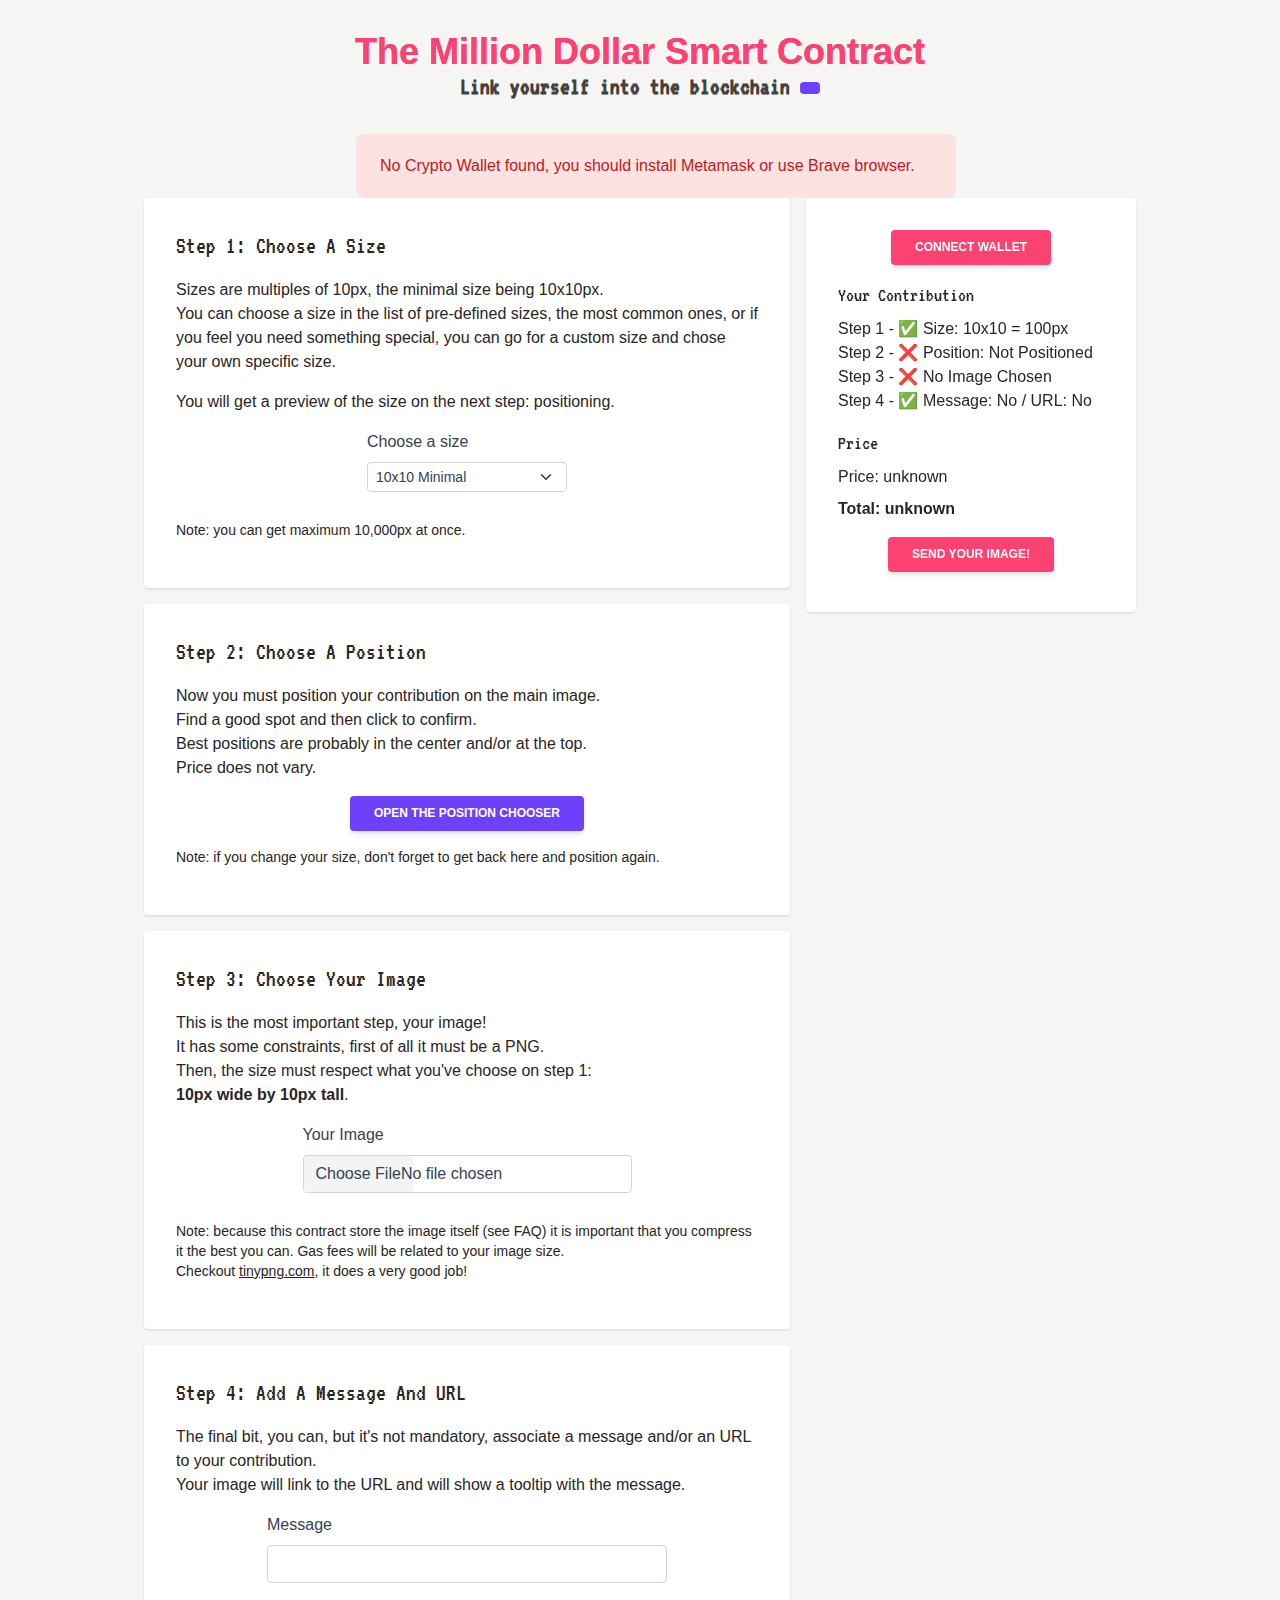
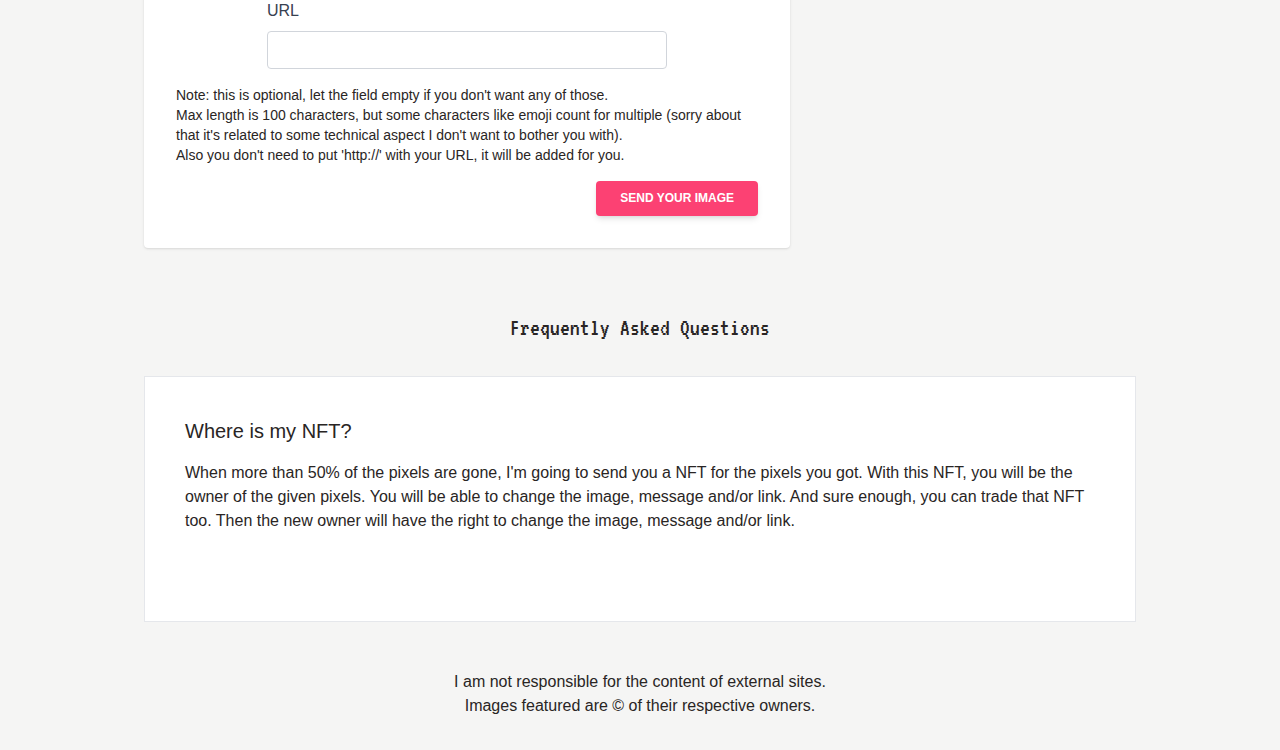
==== commit c9648454: "version-8" ====
--- a/upload.html
+++ b/upload.html
@@ -1 +1 @@
-<!doctype html><html><head><meta charset="utf-8"><title>The Million Dollar Smart Contract: Participate</title><meta name="description" content="The Million Dollar Smart Contract: Link yourself into the blockchain!"><link rel="icon" type="image/png" sizes="32x32" href="favicon-32x32.png"><link rel="icon" type="image/png" sizes="16x16" href="favicon-16x16.png"><link rel="apple-touch-icon" sizes="180x180" href="apple-touch-icon.png"><link rel="icon" type="image/png" sizes="192x192" href="android-chrome-192x192.png"><meta property="og:title" content="The Million Dollar Smart Contract"><meta property="og:url" content="https://milliondollarsmartcontract.com"><meta property="og:description" content="The Million Dollar Smart Contract: Link yourself into the blockchain!"><meta property="og:type" content="article"><meta property="og:image" content="https://milliondollarsmartcontract.com/open-graph.png"><meta name="twitter:card" content="summary_large_image"><meta name="twitter:site" content="@weekly_tab"><meta name="twitter:description" content="The Million Dollar Smart Contract: Link yourself into the blockchain!"><meta name="twitter:title" content="The Million Dollar Smart Contract"><meta name="twitter:image" content="https://milliondollarsmartcontract.com/open-graph.png"><script defer="defer" data-domain="milliondollarsmartcontract.com" src="https://plausible.io/js/plausible.js"></script><script defer="defer" src="upload.35baa12becb555a5dd90.js"></script><link href="upload.9156f2250e69fca30551.css" rel="stylesheet"></head><body class="bg-stone-100 text-stone-800"><header class="container mx-auto py-4 max-w-screen-lg px-4"><div class="columns-1 text-center pt-4 pb-16"><h1 class="text-4xl font-extrabold text-primary bg-clip-text bg-gradient-to-r from-primary to-gradient"><a href="index.html">The Million Dollar Smart Contract</a></h1><h2 class="font-pixel font-display text-2xl text-stone-700 font-bold leading-tight">Link yourself into the blockchain <span id="id_pixels" class="inline-block py-1.5 px-2.5 leading-none text-center whitespace-nowrap align-baseline font-bold bg-secondary text-white rounded"></span></h2></div></header><main class="container mx-auto py-4 max-w-screen-lg px-4 flex" style="position:relative"><div class="container mx-auto py-4 max-w-screen-lg px-4" style="position:absolute;top:-4rem"><div id="id_error_message" class="container mx-auto" style="max-width:600px;display:none"><div class="box-alert"></div></div></div><div class="flex-1"><ul class="stepper" data-no-mdb-stepper="stepper" id="id_stepper"><li class="stepper-step stepper-active"><div class="stepper-head" id="step_1"><span class="stepper-head-icon">1 </span><span class="stepper-head-text">Size</span></div><div class="stepper-content"><div class="box-default"><h2 class="step-title font-pixel">Choose A Size</h2><div><p class="block-p">Sizes are multiples of 10px, the minimal size being 10x10px.<br>You can choose a size in the list of pre-defined sizes, the most common ones, or if you feel you need something special, you can go for a custom size and chose your own specific size.</p><div class="flex justify-center" id="id_basic_container"><div class="mb-3"><label for="id_size" class="label-default form-label">Choose a size</label> <select style="width:200px" id="id_size" class="input-select-default form-select form-select-sm"><option value="10-10">10x10 Minimal</option><option value="200-20">200x20 Ultra wide</option><option value="200-20">20x200 Ultra tall</option><option value="80-120">80x120</option><option value="120-80">120x80</option><option value="50-180">50x180</option><option value="180-50">180x50</option><option value="100-100">100x100 Max Square</option><option value="custom">Custom</option></select></div></div><div class="justify-center hidden" id="id_advanced_container"><div class="mx-4"><label for="id_width" class="label-default form-label">Width</label> <input value="10" type="number" min="10" max="200" step="10" name="width" class="input-text-default" id="id_width"></div><div class="mx-4"><label for="id_height" class="label-default form-label">Height</label> <input value="10" type="number" min="10" max="200" step="10" name="height" class="input-text-default" id="id_height"></div></div><p class="p-note">Note: you can get maximum 10,000px at once.</p></div><div class="text-right block-next"><button class="button-next class_next">Next</button></div></div></div></li><li class="stepper-step" id="step_2"><div class="stepper-head"><span class="stepper-head-icon">2 </span><span class="stepper-head-text">Position</span></div><div class="stepper-content"><div class="box-default"><h2 class="step-title font-pixel">Choose A Position</h2><div><p class="block-p">Now you must position your contribution on the main image.<br>Find a good spot and then click to confirm.<br>Best positions are probably in the center and/or at the top.<br>Price does not vary.</p><div class="text-center"><button type="button" id="id_choose_position_button" class="button-next">Open the position chooser</button></div><p class="p-note">Note: if you change your size, don't forget to get back here and position again.</p></div><div class="text-right block-next"><button class="button-next class_next">Next</button></div></div></div></li><li class="stepper-step"><div class="stepper-head"><span class="stepper-head-icon">3 </span><span class="stepper-head-text">Image</span></div><div class="stepper-content"><div class="box-default"><h2 class="step-title font-pixel">Choose Your Image</h2><div><p class="block-p">This is the most important step, your image!<br>It has some constraints, first of all it must be a PNG.<br>Then, the size must respect what you've choose on step 1:<br><span id="id_recap_size_back" class="font-bold">10px wide by 10px tall</span>.</p><div class="flex justify-center"><div class="mb-3"><label for="id_image" class="label-default form-label">Your Image</label> <input class="input-file-default" type="file" id="id_image" name="image"></div></div><p class="p-note">Note: because this contract store the image itself (see FAQ) it is important that you compress it the best you can. Gas fees will be related to your image size.<br>Checkout <a class="underline" href="https://tinypng.com">tinypng.com</a>, it does a very good job!</p></div><div class="text-right block-next"><button class="button-next class_next">Next</button></div></div></div></li><li class="stepper-step"><div class="stepper-head"><span class="stepper-head-icon">4 </span><span class="stepper-head-text">Message</span></div><div class="stepper-content"><div class="box-default"><h2 class="step-title font-pixel">Add A Message And URL</h2><div><p class="block-p">The final bit, you can, but it's not mandatory, associate a message and/or an URL to your contribution.<br>Your image will link to the URL and will show a tooltip with the message.</p><div class="flex justify-center"><div class="mx-4"><label for="id_message" class="label-default form-label">Message</label> <input maxlength="100" style="width:400px" class="input-text-default" id="id_message"/></div></div><div class="flex justify-center mt-4"><div class="mx-4"><label for="id_uri" class="label-default form-label">URL</label> <input maxlength="100" style="width:400px" class="input-text-default" id="id_uri"/></div></div><p class="p-note">Note: this is optional, let the field empty if you don't want any of those.<br>Max length is 100 characters, but some characters like emoji count for multiple (sorry about that it's related to some technical aspect I don't want to bother you with).<br>Also you don't need to put 'http://' with your URL, it will be added for you.</p></div><div class="text-right block-next"><button id="id_send_2" class="button-default">Send Your Image</button></div></div></div></li></ul></div><div class="flex-none"><aside class="box-default" style="margin-top:5.5rem"><div class="text-center"><button class="button-default" id="id_connect">Connect Wallet</button></div><div class="box-success hidden" id="id_wallet_status_container" role="alert"><span id="id_wallet_status"></span></div><h2 class="aside-title font-pixel mt-4 mb-2">Your Contribution</h2><div>1 - <span id="id_recap_image_size">✅ Size: 10x10 = 100px</span></div><div>2 - <span id="id_recap_image_position">❌ Position: Not Positioned</span></div><div>3 - <span id="id_recap_image">❌ No Image Chosen</span></div><div>4 - ✅ <span id="id_recap_message">Message: No</span> / <span id="id_recap_uri">URL: No</span></div><h2 class="aside-title font-pixel mt-4 mb-2">Price</h2><div>Price: <span id="id_recap_price">unknown</span></div><div class="mt-2"><strong>Total: <span id="id_recap_total">unknown</span></strong></div><div class="text-center mt-4 mb-2"><button class="button-default" id="id_send">Send Your Image!</button></div></aside></div></main><section class="container mx-auto py-4 max-w-screen-lg px-4"><h1 class="main-title font-pixel" id="faq">Frequently Asked Questions</h1><div class="mx-auto border"><div class="bg-white p-10"><div class="faq-container" id="accordion"><div class="faq-item" style="border:none"><h2 class="faq-title">Where is my NFT?</h2><div class="faq-content">When more than 50% of the pixels are gone, I'm going to send you a NFT for the pixels you got. With this NFT, you will be the owner of the given pixels. You will be able to change the image, message and/or link. And sure enough, you can trade that NFT too. Then the new owner will have the right to change the image, message and/or link.</div></div></div></div></div></section><div class="hidden bg-neutral-200" id="id_choose_position" style="position:absolute;top:0;left:0;right:0"><div class="py-4 text-center"><button class="class_validate_position button-next">Validate Position</button><div class="py-8"><div id="canvas_container" class="mx-auto"><img id="canvas_background" src="grid-1000-1000.png" width="1000" height="1000"><canvas id="id_canvas" width="1000" height="1000"></canvas><canvas id="id_canvas_2" width="1000" height="1000"></canvas></div></div><button class="class_validate_position button-next">Validate Position</button></div></div><footer class="container mx-auto py-8 max-w-screen-lg text-center">I am not responsible for the content of external sites.<br>Images featured are &copy; of their respective owners.</footer></body></html>+<!doctype html><html><head><meta charset="utf-8"><title>The Million Dollar Smart Contract: Participate</title><meta name="description" content="The Million Dollar Smart Contract: Link yourself into the blockchain!"><link rel="icon" type="image/png" sizes="32x32" href="favicon-32x32.png"><link rel="icon" type="image/png" sizes="16x16" href="favicon-16x16.png"><link rel="apple-touch-icon" sizes="180x180" href="apple-touch-icon.png"><link rel="icon" type="image/png" sizes="192x192" href="android-chrome-192x192.png"><meta property="og:title" content="The Million Dollar Smart Contract"><meta property="og:url" content="https://milliondollarsmartcontract.com"><meta property="og:description" content="The Million Dollar Smart Contract: Link yourself into the blockchain!"><meta property="og:type" content="article"><meta property="og:image" content="https://milliondollarsmartcontract.com/open-graph.png"><meta name="twitter:card" content="summary_large_image"><meta name="twitter:site" content="@weekly_tab"><meta name="twitter:description" content="The Million Dollar Smart Contract: Link yourself into the blockchain!"><meta name="twitter:title" content="The Million Dollar Smart Contract"><meta name="twitter:image" content="https://milliondollarsmartcontract.com/open-graph.png"><script defer="defer" data-domain="milliondollarsmartcontract.com" src="https://plausible.io/js/plausible.js"></script><script defer="defer" src="upload.dcf755bebc1087ef207c.js"></script><link href="upload.4dae5a134f23d137d68e.css" rel="stylesheet"></head><body class="bg-stone-100 text-stone-800"><header class="container mx-auto py-4 max-w-screen-lg px-4"><div class="columns-1 text-center pt-4 pb-16"><h1 class="text-4xl font-extrabold text-primary bg-clip-text bg-gradient-to-r from-primary to-gradient"><a href="index.html">The Million Dollar Smart Contract</a></h1><h2 class="font-pixel font-display text-2xl text-stone-700 font-bold leading-tight">Link yourself into the blockchain <span id="id_pixels" class="inline-block py-1.5 px-2.5 leading-none text-center whitespace-nowrap align-baseline font-bold bg-secondary text-white rounded"></span></h2></div></header><main class="container mx-auto py-4 max-w-screen-lg px-4 flex" style="position:relative"><div class="container mx-auto py-4 max-w-screen-lg px-4" style="position:absolute;top:-4rem"><div id="id_error_message" class="container mx-auto" style="max-width:600px;display:none"><div class="box-alert"></div></div></div><div class="flex-1"><div class="box-default mb-4"><h2 class="step-title font-pixel">Step 1: Choose A Size</h2><div><p class="block-p">Sizes are multiples of 10px, the minimal size being 10x10px.<br>You can choose a size in the list of pre-defined sizes, the most common ones, or if you feel you need something special, you can go for a custom size and chose your own specific size.</p><p class="block-p">You will get a preview of the size on the next step: positioning.</p><div class="flex justify-center" id="id_basic_container"><div class="mb-3"><label for="id_size" class="label-default form-label">Choose a size</label> <select style="width:200px" id="id_size" class="input-select-default form-select form-select-sm"><option value="10-10">10x10 Minimal</option><option value="200-20">200x20 Ultra wide</option><option value="200-20">20x200 Ultra tall</option><option value="80-120">80x120</option><option value="120-80">120x80</option><option value="50-180">50x180</option><option value="180-50">180x50</option><option value="100-100">100x100 Max Square</option><option value="custom">Custom</option></select></div></div><div class="justify-center hidden" id="id_advanced_container"><div class="mx-4"><label for="id_width" class="label-default form-label">Width</label> <input value="10" type="number" min="10" max="200" step="10" name="width" class="input-text-default" id="id_width"></div><div class="mx-4"><label for="id_height" class="label-default form-label">Height</label> <input value="10" type="number" min="10" max="200" step="10" name="height" class="input-text-default" id="id_height"></div></div><p class="p-note">Note: you can get maximum 10,000px at once.</p></div></div><div class="box-default mb-4"><h2 class="step-title font-pixel">Step 2: Choose A Position</h2><div><p class="block-p">Now you must position your contribution on the main image.<br>Find a good spot and then click to confirm.<br>Best positions are probably in the center and/or at the top.<br>Price does not vary.</p><div class="text-center"><button type="button" id="id_choose_position_button" class="button-next">Open the position chooser</button></div><p class="p-note">Note: if you change your size, don't forget to get back here and position again.</p></div></div><div class="box-default mb-4"><h2 class="step-title font-pixel">Step 3: Choose Your Image</h2><div><p class="block-p">This is the most important step, your image!<br>It has some constraints, first of all it must be a PNG.<br>Then, the size must respect what you've choose on step 1:<br><span id="id_recap_size_back" class="font-bold">10px wide by 10px tall</span>.</p><div class="flex justify-center"><div class="mb-3"><label for="id_image" class="label-default form-label">Your Image</label> <input class="input-file-default" type="file" id="id_image" name="image"></div></div><p class="p-note">Note: because this contract store the image itself (see FAQ) it is important that you compress it the best you can. Gas fees will be related to your image size.<br>Checkout <a class="underline" href="https://tinypng.com">tinypng.com</a>, it does a very good job!</p></div></div><div class="box-default"><h2 class="step-title font-pixel">Step 4: Add A Message And URL</h2><div><p class="block-p">The final bit, you can, but it's not mandatory, associate a message and/or an URL to your contribution.<br>Your image will link to the URL and will show a tooltip with the message.</p><div class="flex justify-center"><div class="mx-4"><label for="id_message" class="label-default form-label">Message</label> <input maxlength="100" style="width:400px" class="input-text-default" id="id_message"/></div></div><div class="flex justify-center mt-4"><div class="mx-4"><label for="id_uri" class="label-default form-label">URL</label> <input maxlength="100" style="width:400px" class="input-text-default" id="id_uri"/></div></div><p class="p-note">Note: this is optional, let the field empty if you don't want any of those.<br>Max length is 100 characters, but some characters like emoji count for multiple (sorry about that it's related to some technical aspect I don't want to bother you with).<br>Also you don't need to put 'http://' with your URL, it will be added for you.</p></div><div class="text-right block-next"><button id="id_send_2" class="button-default">Send Your Image</button></div></div></div><div class="flex-none pl-4"><aside class="box-default" style="position:sticky;top:20px;min-width:330px"><div class="text-center"><button class="button-default" id="id_connect">Connect Wallet</button></div><div class="box-success hidden" id="id_wallet_status_container" role="alert"><span id="id_wallet_status"></span></div><h2 class="aside-title font-pixel mt-4 mb-2">Your Contribution</h2><div>Step 1 - <span id="id_recap_image_size">✅ Size: 10x10 = 100px</span></div><div>Step 2 - <span id="id_recap_image_position">❌ Position: Not Positioned</span></div><div>Step 3 - <span id="id_recap_image">❌ No Image Chosen</span></div><div>Step 4 - ✅ <span id="id_recap_message">Message: No</span> / <span id="id_recap_uri">URL: No</span></div><h2 class="aside-title font-pixel mt-4 mb-2">Price</h2><div>Price: <span id="id_recap_price">unknown</span></div><div class="mt-2"><strong>Total: <span id="id_recap_total">unknown</span></strong></div><div class="text-center mt-4 mb-2"><button class="button-default" id="id_send">Send Your Image!</button></div></aside></div></main><section class="container mx-auto py-4 max-w-screen-lg px-4"><h1 class="main-title font-pixel" id="faq">Frequently Asked Questions</h1><div class="mx-auto border"><div class="bg-white p-10"><div class="faq-container" id="accordion"><div class="faq-item" style="border:none"><h2 class="faq-title">Where is my NFT?</h2><div class="faq-content">When more than 50% of the pixels are gone, I'm going to send you a NFT for the pixels you got. With this NFT, you will be the owner of the given pixels. You will be able to change the image, message and/or link. And sure enough, you can trade that NFT too. Then the new owner will have the right to change the image, message and/or link.</div></div></div></div></div></section><div class="hidden bg-neutral-200" id="id_choose_position" style="position:absolute;top:0;left:0;right:0"><div class="py-4 text-center"><button class="class_validate_position button-next">Validate Position</button><div class="py-8"><div id="canvas_container" class="mx-auto"><img id="canvas_background" src="grid-1000-1000.png" width="1000" height="1000"><canvas id="id_canvas" width="1000" height="1000"></canvas><canvas id="id_canvas_2" width="1000" height="1000"></canvas></div></div><button class="class_validate_position button-next">Validate Position</button></div></div><footer class="container mx-auto py-8 max-w-screen-lg text-center">I am not responsible for the content of external sites.<br>Images featured are &copy; of their respective owners.</footer></body></html>--- a/upload.4dae5a134f23d137d68e.css
+++ b/upload.4dae5a134f23d137d68e.css
@@ -0,0 +1,4524 @@
+@import url(https://fonts.googleapis.com/css2?family=VT323&display=swap);
+/*
+! tailwindcss v3.0.15 | MIT License | https://tailwindcss.com
+*/
+/*
+1. Prevent padding and border from affecting element width. (https://github.com/mozdevs/cssremedy/issues/4)
+2. Allow adding a border to an element by just adding a border-width. (https://github.com/tailwindcss/tailwindcss/pull/116)
+*/
+*,
+::before,
+::after {
+  box-sizing: border-box; /* 1 */
+  border-width: 0; /* 2 */
+  border-style: solid; /* 2 */
+  border-color: #e5e7eb; /* 2 */
+}
+::before,
+::after {
+  --tw-content: '';
+}
+/*
+1. Use a consistent sensible line-height in all browsers.
+2. Prevent adjustments of font size after orientation changes in iOS.
+3. Use a more readable tab size.
+4. Use the user's configured `sans` font-family by default.
+*/
+html {
+  line-height: 1.5; /* 1 */
+  -webkit-text-size-adjust: 100%; /* 2 */
+  -moz-tab-size: 4; /* 3 */
+  -o-tab-size: 4;
+     tab-size: 4; /* 3 */
+  font-family: Inter, sans-serif; /* 4 */
+}
+/*
+1. Remove the margin in all browsers.
+2. Inherit line-height from `html` so users can set them as a class directly on the `html` element.
+*/
+body {
+  margin: 0; /* 1 */
+  line-height: inherit; /* 2 */
+}
+/*
+1. Add the correct height in Firefox.
+2. Correct the inheritance of border color in Firefox. (https://bugzilla.mozilla.org/show_bug.cgi?id=190655)
+3. Ensure horizontal rules are visible by default.
+*/
+hr {
+  height: 0; /* 1 */
+  color: inherit; /* 2 */
+  border-top-width: 1px; /* 3 */
+}
+/*
+Add the correct text decoration in Chrome, Edge, and Safari.
+*/
+abbr:where([title]) {
+  -webkit-text-decoration: underline dotted;
+          text-decoration: underline dotted;
+}
+/*
+Remove the default font size and weight for headings.
+*/
+h1,
+h2,
+h3,
+h4,
+h5,
+h6 {
+  font-size: inherit;
+  font-weight: inherit;
+}
+/*
+Reset links to optimize for opt-in styling instead of opt-out.
+*/
+a {
+  color: inherit;
+  text-decoration: inherit;
+}
+/*
+Add the correct font weight in Edge and Safari.
+*/
+b,
+strong {
+  font-weight: bolder;
+}
+/*
+1. Use the user's configured `mono` font family by default.
+2. Correct the odd `em` font sizing in all browsers.
+*/
+code,
+kbd,
+samp,
+pre {
+  font-family: ui-monospace, monospace; /* 1 */
+  font-size: 1em; /* 2 */
+}
+/*
+Add the correct font size in all browsers.
+*/
+small {
+  font-size: 80%;
+}
+/*
+Prevent `sub` and `sup` elements from affecting the line height in all browsers.
+*/
+sub,
+sup {
+  font-size: 75%;
+  line-height: 0;
+  position: relative;
+  vertical-align: baseline;
+}
+sub {
+  bottom: -0.25em;
+}
+sup {
+  top: -0.5em;
+}
+/*
+1. Remove text indentation from table contents in Chrome and Safari. (https://bugs.chromium.org/p/chromium/issues/detail?id=999088, https://bugs.webkit.org/show_bug.cgi?id=201297)
+2. Correct table border color inheritance in all Chrome and Safari. (https://bugs.chromium.org/p/chromium/issues/detail?id=935729, https://bugs.webkit.org/show_bug.cgi?id=195016)
+3. Remove gaps between table borders by default.
+*/
+table {
+  text-indent: 0; /* 1 */
+  border-color: inherit; /* 2 */
+  border-collapse: collapse; /* 3 */
+}
+/*
+1. Change the font styles in all browsers.
+2. Remove the margin in Firefox and Safari.
+3. Remove default padding in all browsers.
+*/
+button,
+input,
+optgroup,
+select,
+textarea {
+  font-family: inherit; /* 1 */
+  font-size: 100%; /* 1 */
+  line-height: inherit; /* 1 */
+  color: inherit; /* 1 */
+  margin: 0; /* 2 */
+  padding: 0; /* 3 */
+}
+/*
+Remove the inheritance of text transform in Edge and Firefox.
+*/
+button,
+select {
+  text-transform: none;
+}
+/*
+1. Correct the inability to style clickable types in iOS and Safari.
+2. Remove default button styles.
+*/
+button,
+[type='button'],
+[type='reset'],
+[type='submit'] {
+  -webkit-appearance: button; /* 1 */
+  background-color: transparent; /* 2 */
+  background-image: none; /* 2 */
+}
+/*
+Use the modern Firefox focus style for all focusable elements.
+*/
+:-moz-focusring {
+  outline: auto;
+}
+/*
+Remove the additional `:invalid` styles in Firefox. (https://github.com/mozilla/gecko-dev/blob/2f9eacd9d3d995c937b4251a5557d95d494c9be1/layout/style/res/forms.css#L728-L737)
+*/
+:-moz-ui-invalid {
+  box-shadow: none;
+}
+/*
+Add the correct vertical alignment in Chrome and Firefox.
+*/
+progress {
+  vertical-align: baseline;
+}
+/*
+Correct the cursor style of increment and decrement buttons in Safari.
+*/
+::-webkit-inner-spin-button,
+::-webkit-outer-spin-button {
+  height: auto;
+}
+/*
+1. Correct the odd appearance in Chrome and Safari.
+2. Correct the outline style in Safari.
+*/
+[type='search'] {
+  -webkit-appearance: textfield; /* 1 */
+  outline-offset: -2px; /* 2 */
+}
+/*
+Remove the inner padding in Chrome and Safari on macOS.
+*/
+::-webkit-search-decoration {
+  -webkit-appearance: none;
+}
+/*
+1. Correct the inability to style clickable types in iOS and Safari.
+2. Change font properties to `inherit` in Safari.
+*/
+::-webkit-file-upload-button {
+  -webkit-appearance: button; /* 1 */
+  font: inherit; /* 2 */
+}
+/*
+Add the correct display in Chrome and Safari.
+*/
+summary {
+  display: list-item;
+}
+/*
+Removes the default spacing and border for appropriate elements.
+*/
+blockquote,
+dl,
+dd,
+h1,
+h2,
+h3,
+h4,
+h5,
+h6,
+hr,
+figure,
+p,
+pre {
+  margin: 0;
+}
+fieldset {
+  margin: 0;
+  padding: 0;
+}
+legend {
+  padding: 0;
+}
+ol,
+ul,
+menu {
+  list-style: none;
+  margin: 0;
+  padding: 0;
+}
+/*
+Prevent resizing textareas horizontally by default.
+*/
+textarea {
+  resize: vertical;
+}
+/*
+1. Reset the default placeholder opacity in Firefox. (https://github.com/tailwindlabs/tailwindcss/issues/3300)
+2. Set the default placeholder color to the user's configured gray 400 color.
+*/
+input::-moz-placeholder, textarea::-moz-placeholder {
+  opacity: 1; /* 1 */
+  color: #9ca3af; /* 2 */
+}
+input:-ms-input-placeholder, textarea:-ms-input-placeholder {
+  opacity: 1; /* 1 */
+  color: #9ca3af; /* 2 */
+}
+input::placeholder,
+textarea::placeholder {
+  opacity: 1; /* 1 */
+  color: #9ca3af; /* 2 */
+}
+/*
+Set the default cursor for buttons.
+*/
+button,
+[role="button"] {
+  cursor: pointer;
+}
+/*
+Make sure disabled buttons don't get the pointer cursor.
+*/
+:disabled {
+  cursor: default;
+}
+/*
+1. Make replaced elements `display: block` by default. (https://github.com/mozdevs/cssremedy/issues/14)
+2. Add `vertical-align: middle` to align replaced elements more sensibly by default. (https://github.com/jensimmons/cssremedy/issues/14#issuecomment-634934210)
+   This can trigger a poorly considered lint error in some tools but is included by design.
+*/
+img,
+svg,
+video,
+canvas,
+audio,
+iframe,
+embed,
+object {
+  display: block; /* 1 */
+  vertical-align: middle; /* 2 */
+}
+/*
+Constrain images and videos to the parent width and preserve their intrinsic aspect ratio. (https://github.com/mozdevs/cssremedy/issues/14)
+*/
+img,
+video {
+  max-width: 100%;
+  height: auto;
+}
+/*
+Ensure the default browser behavior of the `hidden` attribute.
+*/
+[hidden] {
+  display: none;
+}
+*, ::before, ::after{
+  --tw-translate-x: 0;
+  --tw-translate-y: 0;
+  --tw-rotate: 0;
+  --tw-skew-x: 0;
+  --tw-skew-y: 0;
+  --tw-scale-x: 1;
+  --tw-scale-y: 1;
+  --tw-pan-x:  ;
+  --tw-pan-y:  ;
+  --tw-pinch-zoom:  ;
+  --tw-scroll-snap-strictness: proximity;
+  --tw-ordinal:  ;
+  --tw-slashed-zero:  ;
+  --tw-numeric-figure:  ;
+  --tw-numeric-spacing:  ;
+  --tw-numeric-fraction:  ;
+  --tw-ring-inset:  ;
+  --tw-ring-offset-width: 0px;
+  --tw-ring-offset-color: #fff;
+  --tw-ring-color: rgb(59 130 246 / 0.5);
+  --tw-ring-offset-shadow: 0 0 rgba(0,0,0,0);
+  --tw-ring-shadow: 0 0 rgba(0,0,0,0);
+  --tw-shadow: 0 0 rgba(0,0,0,0);
+  --tw-shadow-colored: 0 0 rgba(0,0,0,0);
+  --tw-blur:  ;
+  --tw-brightness:  ;
+  --tw-contrast:  ;
+  --tw-grayscale:  ;
+  --tw-hue-rotate:  ;
+  --tw-invert:  ;
+  --tw-saturate:  ;
+  --tw-sepia:  ;
+  --tw-drop-shadow:  ;
+  --tw-backdrop-blur:  ;
+  --tw-backdrop-brightness:  ;
+  --tw-backdrop-contrast:  ;
+  --tw-backdrop-grayscale:  ;
+  --tw-backdrop-hue-rotate:  ;
+  --tw-backdrop-invert:  ;
+  --tw-backdrop-opacity:  ;
+  --tw-backdrop-saturate:  ;
+  --tw-backdrop-sepia:  ;
+}
+.container{
+  width: 100%;
+}
+@media (min-width: 640px){
+  .container{
+    max-width: 640px;
+  }
+}
+@media (min-width: 768px){
+  .container{
+    max-width: 768px;
+  }
+}
+@media (min-width: 1024px){
+  .container{
+    max-width: 1024px;
+  }
+}
+@media (min-width: 1280px){
+  .container{
+    max-width: 1280px;
+  }
+}
+@media (min-width: 1536px){
+  .container{
+    max-width: 1536px;
+  }
+}
+:root{
+  --bs-blue: #0d6efd;
+  --bs-indigo: #6610f2;
+  --bs-purple: #6f42c1;
+  --bs-pink: #d63384;
+  --bs-red: #dc3545;
+  --bs-orange: #fd7e14;
+  --bs-yellow: #ffc107;
+  --bs-green: #198754;
+  --bs-teal: #20c997;
+  --bs-cyan: #0dcaf0;
+  --bs-white: #fff;
+  --bs-gray: #6c757d;
+  --bs-gray-dark: #343a40;
+  --bs-gray-100: #f8f9fa;
+  --bs-gray-200: #e9ecef;
+  --bs-gray-300: #dee2e6;
+  --bs-gray-400: #ced4da;
+  --bs-gray-500: #adb5bd;
+  --bs-gray-600: #6c757d;
+  --bs-gray-700: #495057;
+  --bs-gray-800: #343a40;
+  --bs-gray-900: #212529;
+  --bs-primary: #0d6efd;
+  --bs-secondary: #6c757d;
+  --bs-success: #198754;
+  --bs-info: #0dcaf0;
+  --bs-warning: #ffc107;
+  --bs-danger: #dc3545;
+  --bs-light: #f8f9fa;
+  --bs-dark: #212529;
+  --bs-primary-rgb: 13, 110, 253;
+  --bs-secondary-rgb: 108, 117, 125;
+  --bs-success-rgb: 25, 135, 84;
+  --bs-info-rgb: 13, 202, 240;
+  --bs-warning-rgb: 255, 193, 7;
+  --bs-danger-rgb: 220, 53, 69;
+  --bs-light-rgb: 248, 249, 250;
+  --bs-dark-rgb: 33, 37, 41;
+  --bs-white-rgb: 255, 255, 255;
+  --bs-black-rgb: 0, 0, 0;
+  --bs-body-color-rgb: 33, 37, 41;
+  --bs-body-bg-rgb: 255, 255, 255;
+  --bs-font-sans-serif: system-ui, -apple-system, Segoe UI, Roboto, Ubuntu, Cantarell, Noto Sans, sans-serif, "Segoe UI", Roboto, "Helvetica Neue", Arial, "Noto Sans", "Liberation Sans", sans-serif, "Apple Color Emoji", "Segoe UI Emoji", "Segoe UI Symbol", "Noto Color Emoji";
+  --bs-font-monospace: SFMono-Regular, Menlo, Monaco, Consolas, "Liberation Mono", "Courier New", monospace;
+  --bs-gradient: linear-gradient(180deg, rgba(255, 255, 255, 0.15), rgba(255, 255, 255, 0));
+  --bs-body-font-family: var(--bs-font-sans-serif);
+  --bs-body-font-size: 1rem;
+  --bs-body-font-weight: 400;
+  --bs-body-line-height: 1.5;
+  --bs-body-color: #212529;
+  --bs-body-bg: #fff;
+}
+.form-select{
+  -moz-padding-start: calc(0.75rem - 3px);
+  background-image: url("data:image/svg+xml,%3csvg xmlns=%27http://www.w3.org/2000/svg%27 viewBox=%270 0 16 16%27%3e%3cpath fill=%27none%27 stroke=%27%23343a40%27 stroke-linecap=%27round%27 stroke-linejoin=%27round%27 stroke-width=%272%27 d=%27M2 5l6 6 6-6%27/%3e%3c/svg%3e");
+  background-position: right 0.75rem center;
+  background-size: 16px 12px;
+}
+.form-select:focus{
+  box-shadow: 0 0 0 1px #2563eb;
+}
+.form-select[multiple]{
+  padding-right: 0.75rem;
+  background-image: none;
+}
+.form-select[size]:not([size="1"]){
+  padding-right: 0.75rem;
+  background-image: none;
+}
+.form-select:disabled{
+  background-color: #e9ecef;
+}
+.form-select:-moz-focusring{
+  color: transparent;
+  -webkit-text-shadow: 0 0 0 #212529;
+  text-shadow: 0 0 0 #212529;
+}
+.form-floating > .form-select{
+  height: calc(3.5rem + 2px);
+  line-height: 1.25;
+}
+.form-floating > .form-select ~ label{
+  opacity: 0.65;
+  transform: scale(0.85) translateY(-0.5rem) translateX(0.15rem);
+}
+.input-group > .form-select{
+  width: 1%;
+}
+.input-group > .form-select:focus{
+  z-index: 3;
+}
+.input-group-lg > .form-select{
+  padding-right: 3rem;
+}
+.input-group-sm > .form-select{
+  padding-right: 3rem;
+}
+.input-group:not(.has-validation) > :not(:last-child):not(.dropdown-toggle):not(.dropdown-menu){
+  border-top-right-radius: 0;
+  border-bottom-right-radius: 0;
+}
+.input-group:not(.has-validation) > .dropdown-toggle:nth-last-child(n+3){
+  border-top-right-radius: 0;
+  border-bottom-right-radius: 0;
+}
+.input-group.has-validation > :nth-last-child(n+3):not(.dropdown-toggle):not(.dropdown-menu){
+  border-top-right-radius: 0;
+  border-bottom-right-radius: 0;
+}
+.input-group.has-validation > .dropdown-toggle:nth-last-child(n+4){
+  border-top-right-radius: 0;
+  border-bottom-right-radius: 0;
+}
+.input-group > :not(:first-child):not(.dropdown-menu):not(.valid-tooltip):not(.valid-feedback):not(.invalid-tooltip):not(.invalid-feedback){
+  margin-left: -1px;
+  border-top-left-radius: 0;
+  border-bottom-left-radius: 0;
+}
+.was-validated .form-select:valid{
+  border-color: #198754;
+}
+.form-select.is-valid{
+  border-color: #198754;
+}
+.was-validated .form-select:valid:not([multiple]):not([size]){
+  padding-right: 4.125rem;
+  background-image: url("data:image/svg+xml,%3csvg xmlns=%27http://www.w3.org/2000/svg%27 viewBox=%270 0 16 16%27%3e%3cpath fill=%27none%27 stroke=%27%23343a40%27 stroke-linecap=%27round%27 stroke-linejoin=%27round%27 stroke-width=%272%27 d=%27M2 5l6 6 6-6%27/%3e%3c/svg%3e"), url("data:image/svg+xml,%3csvg xmlns=%27http://www.w3.org/2000/svg%27 viewBox=%270 0 8 8%27%3e%3cpath fill=%27%23198754%27 d=%27M2.3 6.73L.6 4.53c-.4-1.04.46-1.4 1.1-.8l1.1 1.4 3.4-3.8c.6-.63 1.6-.27 1.2.7l-4 4.6c-.43.5-.8.4-1.1.1z%27/%3e%3c/svg%3e");
+  background-position: right 0.75rem center, center right 2.25rem;
+  background-size: 16px 12px, calc(0.75em + 0.375rem) calc(0.75em + 0.375rem);
+}
+.was-validated .form-select:valid:not([multiple])[size="1"]{
+  padding-right: 4.125rem;
+  background-image: url("data:image/svg+xml,%3csvg xmlns=%27http://www.w3.org/2000/svg%27 viewBox=%270 0 16 16%27%3e%3cpath fill=%27none%27 stroke=%27%23343a40%27 stroke-linecap=%27round%27 stroke-linejoin=%27round%27 stroke-width=%272%27 d=%27M2 5l6 6 6-6%27/%3e%3c/svg%3e"), url("data:image/svg+xml,%3csvg xmlns=%27http://www.w3.org/2000/svg%27 viewBox=%270 0 8 8%27%3e%3cpath fill=%27%23198754%27 d=%27M2.3 6.73L.6 4.53c-.4-1.04.46-1.4 1.1-.8l1.1 1.4 3.4-3.8c.6-.63 1.6-.27 1.2.7l-4 4.6c-.43.5-.8.4-1.1.1z%27/%3e%3c/svg%3e");
+  background-position: right 0.75rem center, center right 2.25rem;
+  background-size: 16px 12px, calc(0.75em + 0.375rem) calc(0.75em + 0.375rem);
+}
+.form-select.is-valid:not([multiple]):not([size]){
+  padding-right: 4.125rem;
+  background-image: url("data:image/svg+xml,%3csvg xmlns=%27http://www.w3.org/2000/svg%27 viewBox=%270 0 16 16%27%3e%3cpath fill=%27none%27 stroke=%27%23343a40%27 stroke-linecap=%27round%27 stroke-linejoin=%27round%27 stroke-width=%272%27 d=%27M2 5l6 6 6-6%27/%3e%3c/svg%3e"), url("data:image/svg+xml,%3csvg xmlns=%27http://www.w3.org/2000/svg%27 viewBox=%270 0 8 8%27%3e%3cpath fill=%27%23198754%27 d=%27M2.3 6.73L.6 4.53c-.4-1.04.46-1.4 1.1-.8l1.1 1.4 3.4-3.8c.6-.63 1.6-.27 1.2.7l-4 4.6c-.43.5-.8.4-1.1.1z%27/%3e%3c/svg%3e");
+  background-position: right 0.75rem center, center right 2.25rem;
+  background-size: 16px 12px, calc(0.75em + 0.375rem) calc(0.75em + 0.375rem);
+}
+.form-select.is-valid:not([multiple])[size="1"]{
+  padding-right: 4.125rem;
+  background-image: url("data:image/svg+xml,%3csvg xmlns=%27http://www.w3.org/2000/svg%27 viewBox=%270 0 16 16%27%3e%3cpath fill=%27none%27 stroke=%27%23343a40%27 stroke-linecap=%27round%27 stroke-linejoin=%27round%27 stroke-width=%272%27 d=%27M2 5l6 6 6-6%27/%3e%3c/svg%3e"), url("data:image/svg+xml,%3csvg xmlns=%27http://www.w3.org/2000/svg%27 viewBox=%270 0 8 8%27%3e%3cpath fill=%27%23198754%27 d=%27M2.3 6.73L.6 4.53c-.4-1.04.46-1.4 1.1-.8l1.1 1.4 3.4-3.8c.6-.63 1.6-.27 1.2.7l-4 4.6c-.43.5-.8.4-1.1.1z%27/%3e%3c/svg%3e");
+  background-position: right 0.75rem center, center right 2.25rem;
+  background-size: 16px 12px, calc(0.75em + 0.375rem) calc(0.75em + 0.375rem);
+}
+.was-validated .form-select:valid:focus{
+  border-color: #198754;
+  box-shadow: 0 0 0 0.25rem rgba(25, 135, 84, 0.25);
+}
+.form-select.is-valid:focus{
+  border-color: #198754;
+  box-shadow: 0 0 0 0.25rem rgba(25, 135, 84, 0.25);
+}
+.was-validated .input-group .form-select:valid{
+  z-index: 1;
+}
+.input-group .form-select.is-valid{
+  z-index: 1;
+}
+.was-validated .input-group .form-select:valid:focus{
+  z-index: 3;
+}
+.input-group .form-select.is-valid:focus{
+  z-index: 3;
+}
+.is-invalid ~ .invalid-feedback{
+  display: block;
+}
+.is-invalid ~ .invalid-tooltip{
+  display: block;
+}
+.form-control.is-invalid{
+  border-color: #dc3545;
+  padding-right: calc(1.5em + 0.75rem);
+  background-image: url("data:image/svg+xml,%3csvg xmlns=%27http://www.w3.org/2000/svg%27 viewBox=%270 0 12 12%27 width=%2712%27 height=%2712%27 fill=%27none%27 stroke=%27%23dc3545%27%3e%3ccircle cx=%276%27 cy=%276%27 r=%274.5%27/%3e%3cpath stroke-linejoin=%27round%27 d=%27M5.8 3.6h.4L6 6.5z%27/%3e%3ccircle cx=%276%27 cy=%278.2%27 r=%27.6%27 fill=%27%23dc3545%27 stroke=%27none%27/%3e%3c/svg%3e");
+  background-repeat: no-repeat;
+  background-position: right calc(0.375em + 0.1875rem) center;
+  background-size: calc(0.75em + 0.375rem) calc(0.75em + 0.375rem);
+}
+.form-control.is-invalid:focus{
+  border-color: #dc3545;
+  box-shadow: 0 0 0 0.25rem rgba(220, 53, 69, 0.25);
+}
+textarea.form-control.is-invalid{
+  padding-right: calc(1.5em + 0.75rem);
+  background-position: top calc(0.375em + 0.1875rem) right calc(0.375em + 0.1875rem);
+}
+.was-validated .form-select:invalid{
+  border-color: #dc3545;
+}
+.form-select.is-invalid{
+  border-color: #dc3545;
+}
+.was-validated .form-select:invalid:not([multiple]):not([size]){
+  padding-right: 4.125rem;
+  background-image: url("data:image/svg+xml,%3csvg xmlns=%27http://www.w3.org/2000/svg%27 viewBox=%270 0 16 16%27%3e%3cpath fill=%27none%27 stroke=%27%23343a40%27 stroke-linecap=%27round%27 stroke-linejoin=%27round%27 stroke-width=%272%27 d=%27M2 5l6 6 6-6%27/%3e%3c/svg%3e"), url("data:image/svg+xml,%3csvg xmlns=%27http://www.w3.org/2000/svg%27 viewBox=%270 0 12 12%27 width=%2712%27 height=%2712%27 fill=%27none%27 stroke=%27%23dc3545%27%3e%3ccircle cx=%276%27 cy=%276%27 r=%274.5%27/%3e%3cpath stroke-linejoin=%27round%27 d=%27M5.8 3.6h.4L6 6.5z%27/%3e%3ccircle cx=%276%27 cy=%278.2%27 r=%27.6%27 fill=%27%23dc3545%27 stroke=%27none%27/%3e%3c/svg%3e");
+  background-position: right 0.75rem center, center right 2.25rem;
+  background-size: 16px 12px, calc(0.75em + 0.375rem) calc(0.75em + 0.375rem);
+}
+.was-validated .form-select:invalid:not([multiple])[size="1"]{
+  padding-right: 4.125rem;
+  background-image: url("data:image/svg+xml,%3csvg xmlns=%27http://www.w3.org/2000/svg%27 viewBox=%270 0 16 16%27%3e%3cpath fill=%27none%27 stroke=%27%23343a40%27 stroke-linecap=%27round%27 stroke-linejoin=%27round%27 stroke-width=%272%27 d=%27M2 5l6 6 6-6%27/%3e%3c/svg%3e"), url("data:image/svg+xml,%3csvg xmlns=%27http://www.w3.org/2000/svg%27 viewBox=%270 0 12 12%27 width=%2712%27 height=%2712%27 fill=%27none%27 stroke=%27%23dc3545%27%3e%3ccircle cx=%276%27 cy=%276%27 r=%274.5%27/%3e%3cpath stroke-linejoin=%27round%27 d=%27M5.8 3.6h.4L6 6.5z%27/%3e%3ccircle cx=%276%27 cy=%278.2%27 r=%27.6%27 fill=%27%23dc3545%27 stroke=%27none%27/%3e%3c/svg%3e");
+  background-position: right 0.75rem center, center right 2.25rem;
+  background-size: 16px 12px, calc(0.75em + 0.375rem) calc(0.75em + 0.375rem);
+}
+.form-select.is-invalid:not([multiple]):not([size]){
+  padding-right: 4.125rem;
+  background-image: url("data:image/svg+xml,%3csvg xmlns=%27http://www.w3.org/2000/svg%27 viewBox=%270 0 16 16%27%3e%3cpath fill=%27none%27 stroke=%27%23343a40%27 stroke-linecap=%27round%27 stroke-linejoin=%27round%27 stroke-width=%272%27 d=%27M2 5l6 6 6-6%27/%3e%3c/svg%3e"), url("data:image/svg+xml,%3csvg xmlns=%27http://www.w3.org/2000/svg%27 viewBox=%270 0 12 12%27 width=%2712%27 height=%2712%27 fill=%27none%27 stroke=%27%23dc3545%27%3e%3ccircle cx=%276%27 cy=%276%27 r=%274.5%27/%3e%3cpath stroke-linejoin=%27round%27 d=%27M5.8 3.6h.4L6 6.5z%27/%3e%3ccircle cx=%276%27 cy=%278.2%27 r=%27.6%27 fill=%27%23dc3545%27 stroke=%27none%27/%3e%3c/svg%3e");
+  background-position: right 0.75rem center, center right 2.25rem;
+  background-size: 16px 12px, calc(0.75em + 0.375rem) calc(0.75em + 0.375rem);
+}
+.form-select.is-invalid:not([multiple])[size="1"]{
+  padding-right: 4.125rem;
+  background-image: url("data:image/svg+xml,%3csvg xmlns=%27http://www.w3.org/2000/svg%27 viewBox=%270 0 16 16%27%3e%3cpath fill=%27none%27 stroke=%27%23343a40%27 stroke-linecap=%27round%27 stroke-linejoin=%27round%27 stroke-width=%272%27 d=%27M2 5l6 6 6-6%27/%3e%3c/svg%3e"), url("data:image/svg+xml,%3csvg xmlns=%27http://www.w3.org/2000/svg%27 viewBox=%270 0 12 12%27 width=%2712%27 height=%2712%27 fill=%27none%27 stroke=%27%23dc3545%27%3e%3ccircle cx=%276%27 cy=%276%27 r=%274.5%27/%3e%3cpath stroke-linejoin=%27round%27 d=%27M5.8 3.6h.4L6 6.5z%27/%3e%3ccircle cx=%276%27 cy=%278.2%27 r=%27.6%27 fill=%27%23dc3545%27 stroke=%27none%27/%3e%3c/svg%3e");
+  background-position: right 0.75rem center, center right 2.25rem;
+  background-size: 16px 12px, calc(0.75em + 0.375rem) calc(0.75em + 0.375rem);
+}
+.was-validated .form-select:invalid:focus{
+  border-color: #dc3545;
+  box-shadow: 0 0 0 0.25rem rgba(220, 53, 69, 0.25);
+}
+.form-select.is-invalid:focus{
+  border-color: #dc3545;
+  box-shadow: 0 0 0 0.25rem rgba(220, 53, 69, 0.25);
+}
+.form-check-input.is-invalid{
+  border-color: #dc3545;
+}
+.form-check-input.is-invalid:checked{
+  background-color: #dc3545;
+}
+.form-check-input.is-invalid:focus{
+  box-shadow: 0 0 0 0.25rem rgba(220, 53, 69, 0.25);
+}
+.form-check-input.is-invalid ~ .form-check-label{
+  color: #dc3545;
+}
+.input-group .form-control.is-invalid{
+  z-index: 2;
+}
+.was-validated .input-group .form-select:invalid{
+  z-index: 2;
+}
+.input-group .form-select.is-invalid{
+  z-index: 2;
+}
+.input-group .form-control.is-invalid:focus{
+  z-index: 3;
+}
+.was-validated .input-group .form-select:invalid:focus{
+  z-index: 3;
+}
+.input-group .form-select.is-invalid:focus{
+  z-index: 3;
+}
+.btn.active{
+  box-shadow: none;
+}
+.btn.active:focus{
+  box-shadow: none;
+}
+.fade{
+  transition: opacity 0.15s linear;
+}
+.fade:not(.show){
+  opacity: 0;
+}
+.collapse:not(.show){
+  display: none;
+}
+.collapsing{
+  height: 0;
+  overflow: hidden;
+  transition: height 0.35s ease;
+}
+.collapsing.collapse-horizontal{
+  width: 0;
+  height: auto;
+  transition: width 0.35s ease;
+}
+.dropdown-menu{
+  z-index: 1000;
+}
+.dropdown-item.active{
+  color: #1f2937;
+  -webkit-text-decoration: none;
+  text-decoration: none;
+  background-color: #0d6efd;
+}
+.dropdown-item:active{
+  color: #1f2937;
+  -webkit-text-decoration: none;
+  text-decoration: none;
+  background-color: #0d6efd;
+}
+.dropdown-item:disabled{
+  color: #adb5bd;
+  pointer-events: none;
+  background-color: transparent;
+}
+.dropdown-menu.show{
+  display: block;
+}
+.dropdown-menu-dark .dropdown-item.active{
+  color: #fff;
+  background-color: #0d6efd;
+}
+.dropdown-menu-dark .dropdown-item:active{
+  color: #fff;
+  background-color: #0d6efd;
+}
+.dropdown-menu-dark .dropdown-item.disabled{
+  color: #adb5bd;
+}
+.dropdown-menu-dark .dropdown-item:disabled{
+  color: #adb5bd;
+}
+.nav-tabs .nav-link{
+  color: #4b5563;
+}
+.nav-tabs .nav-link:hover{
+  isolation: isolate;
+}
+.nav-tabs .nav-link:focus{
+  isolation: isolate;
+}
+.nav-tabs .nav-link.disabled{
+  color: #9ca3af;
+  background-color: transparent;
+  border-color: transparent;
+}
+.nav-tabs .nav-link.active{
+  color: #2563eb;
+  border-color: #2563eb;
+}
+.nav-tabs .nav-item.show .nav-link{
+  color: #2563eb;
+  border-color: #2563eb;
+}
+.nav-tabs .dropdown-menu{
+  margin-top: -1px;
+  border-top-left-radius: 0;
+  border-top-right-radius: 0;
+}
+.nav-pills .nav-link{
+  background: #f3f4f6;
+  color: #4b5563;
+  box-shadow: none;
+}
+.nav-pills .nav-link.active{
+  background: #2563eb;
+  color: #fff;
+  box-shadow: 0 4px 6px -1px rgba(0, 0, 0, 0.1), 0 2px 4px -1px rgba(0, 0, 0, 0.06);
+}
+.nav-pills .show > .nav-link{
+  background: #2563eb;
+  color: #fff;
+  box-shadow: 0 4px 6px -1px rgba(0, 0, 0, 0.1), 0 2px 4px -1px rgba(0, 0, 0, 0.06);
+}
+.nav-pills .disabled{
+  color: #9ca3af;
+  background-color: rgba(243, 244, 246, 0.5);
+}
+.nav-justified > .nav-link{
+  -ms-flex-basis: 0;
+  flex-basis: 0;
+}
+.nav-justified .nav-item{
+  -ms-flex-basis: 0;
+  flex-basis: 0;
+}
+.tab-content > .active{
+  display: block;
+}
+.navbar-expand .navbar-nav{
+  flex-direction: row;
+}
+.navbar-expand .navbar-nav .dropdown-menu{
+  position: absolute;
+}
+.navbar-expand .navbar-nav .nav-link{
+  padding-right: 0.5rem;
+  padding-left: 0.5rem;
+}
+.navbar-expand .offcanvas{
+  position: inherit;
+  bottom: 0;
+  z-index: 1000;
+  -ms-flex-grow: 1;
+  flex-grow: 1;
+  visibility: visible !important;
+  background-color: transparent;
+  border-right: 0;
+  border-left: 0;
+  transition: none;
+  transform: none;
+}
+.navbar-light .navbar-nav .nav-link.disabled{
+  color: rgba(0, 0, 0, 0.3);
+}
+.navbar-light .navbar-nav .show > .nav-link{
+  color: rgba(0, 0, 0, 0.9);
+}
+.navbar-light .navbar-nav .nav-link.active{
+  color: rgba(0, 0, 0, 0.9);
+}
+.navbar-dark .navbar-nav .nav-link.disabled{
+  color: rgba(255, 255, 255, 0.25);
+}
+.navbar-dark .navbar-nav .show > .nav-link{
+  color: #fff;
+}
+.navbar-dark .navbar-nav .nav-link.active{
+  color: #fff;
+}
+.accordion-button:not(.collapsed){
+  color: #2563eb;
+  background-color: #fff;
+  box-shadow: inset 0 -1px 0 #e5e7eb;
+}
+.accordion-button:not(.collapsed)::after{
+  background-image: url("data:image/svg+xml,%3csvg xmlns=%27http://www.w3.org/2000/svg%27 viewBox=%270 0 16 16%27 fill=%27%232563eb%27%3e%3cpath fill-rule=%27evenodd%27 d=%27M1.646 4.646a.5.5 0 0 1 .708 0L8 10.293l5.646-5.647a.5.5 0 0 1 .708.708l-6 6a.5.5 0 0 1-.708 0l-6-6a.5.5 0 0 1 0-.708z%27/%3e%3c/svg%3e");
+  transform: rotate(-180deg);
+}
+.accordion-item:last-of-type .accordion-button.collapsed{
+  border-bottom-right-radius: calc(0.5rem - 1px);
+  border-bottom-left-radius: calc(0.5rem - 1px);
+}
+.btn-close.disabled{
+  pointer-events: none;
+  -webkit-user-select: none;
+  -moz-user-select: none;
+  -ms-user-select: none;
+  user-select: none;
+  opacity: 0.25;
+}
+.modal{
+  z-index: 1055;
+}
+.modal-dialog{
+  margin: 0.5rem;
+}
+.modal.fade .modal-dialog{
+  transition: transform 0.3s ease-out;
+  transform: translate(0, -50px);
+}
+.modal.show .modal-dialog{
+  transform: none;
+}
+.modal.modal-static .modal-dialog{
+  transform: scale(1.02);
+}
+.modal-dialog-scrollable .modal-body{
+  overflow-y: auto;
+}
+.modal-backdrop{
+  position: fixed;
+  top: 0;
+  left: 0;
+  z-index: 1050;
+  width: 100vw;
+  height: 100vh;
+  background-color: #000;
+}
+.modal-backdrop.fade{
+  opacity: 0;
+}
+.modal-backdrop.show{
+  opacity: 0.5;
+}
+.modal-body{
+  flex: 1 1 auto;
+}
+.modal-fullscreen .modal-body{
+  overflow-y: auto;
+}
+[dir="ltr"] .tooltip{
+  text-align: left;
+}
+[dir="rtl"] .tooltip{
+  text-align: right;
+}
+.tooltip{
+  position: absolute;
+  z-index: 1080;
+  display: block;
+  margin: 0;
+  font-family: var(--bs-font-sans-serif);
+  font-style: normal;
+  font-weight: 400;
+  line-height: 1.5;
+  -webkit-text-align: start;
+  -webkit-text-decoration: none;
+  text-decoration: none;
+  -webkit-text-shadow: none;
+  text-shadow: none;
+  -webkit-text-transform: none;
+  text-transform: none;
+  letter-spacing: normal;
+  word-break: normal;
+  word-spacing: normal;
+  white-space: normal;
+  line-break: auto;
+  font-size: 0.875rem;
+  word-wrap: break-word;
+  opacity: 0;
+}
+.tooltip.show{
+  opacity: 1;
+}
+.bs-tooltip-top .tooltip-arrow{
+  bottom: 0;
+}
+.bs-tooltip-auto[data-popper-placement^=top] .tooltip-arrow{
+  bottom: 0;
+}
+.bs-tooltip-top .tooltip-arrow::before{
+  top: -1px;
+  border-width: 0.4rem 0.4rem 0;
+  border-top-color: #000;
+}
+.bs-tooltip-auto[data-popper-placement^=top] .tooltip-arrow::before{
+  top: -1px;
+  border-width: 0.4rem 0.4rem 0;
+  border-top-color: #000;
+}
+.bs-tooltip-end .tooltip-arrow{
+  left: 0;
+  width: 0.4rem;
+  height: 0.8rem;
+}
+.bs-tooltip-auto[data-popper-placement^=right] .tooltip-arrow{
+  left: 0;
+  width: 0.4rem;
+  height: 0.8rem;
+}
+.bs-tooltip-end .tooltip-arrow::before{
+  right: -1px;
+  border-width: 0.4rem 0.4rem 0.4rem 0;
+  border-right-color: #000;
+}
+.bs-tooltip-auto[data-popper-placement^=right] .tooltip-arrow::before{
+  right: -1px;
+  border-width: 0.4rem 0.4rem 0.4rem 0;
+  border-right-color: #000;
+}
+.bs-tooltip-bottom .tooltip-arrow{
+  top: 0;
+}
+.bs-tooltip-auto[data-popper-placement^=bottom] .tooltip-arrow{
+  top: 0;
+}
+.bs-tooltip-bottom .tooltip-arrow::before{
+  bottom: -1px;
+  border-width: 0 0.4rem 0.4rem;
+  border-bottom-color: #000;
+}
+.bs-tooltip-auto[data-popper-placement^=bottom] .tooltip-arrow::before{
+  bottom: -1px;
+  border-width: 0 0.4rem 0.4rem;
+  border-bottom-color: #000;
+}
+.bs-tooltip-start .tooltip-arrow{
+  right: 0;
+  width: 0.4rem;
+  height: 0.8rem;
+}
+.bs-tooltip-auto[data-popper-placement^=left] .tooltip-arrow{
+  right: 0;
+  width: 0.4rem;
+  height: 0.8rem;
+}
+.bs-tooltip-start .tooltip-arrow::before{
+  left: -1px;
+  border-width: 0.4rem 0 0.4rem 0.4rem;
+  border-left-color: #000;
+}
+.bs-tooltip-auto[data-popper-placement^=left] .tooltip-arrow::before{
+  left: -1px;
+  border-width: 0.4rem 0 0.4rem 0.4rem;
+  border-left-color: #000;
+}
+.tooltip-inner{
+  max-width: 200px;
+  font-size: 14px;
+  padding: 6px 16px;
+  color: #fff;
+  -webkit-text-align: center;
+  text-align: center;
+  background-color: #6d6d6d;
+  border-radius: 0.25rem;
+}
+[dir="ltr"] .popover{
+  text-align: left;
+}
+[dir="rtl"] .popover{
+  text-align: right;
+}
+.popover{
+  position: absolute;
+  top: 0;
+  left: 0;
+  z-index: 1070;
+  display: block;
+  max-width: 276px;
+  font-family: var(--bs-font-sans-serif);
+  font-style: normal;
+  font-weight: 400;
+  line-height: 1.5;
+  -webkit-text-align: start;
+  -webkit-text-decoration: none;
+  text-decoration: none;
+  -webkit-text-shadow: none;
+  text-shadow: none;
+  -webkit-text-transform: none;
+  text-transform: none;
+  letter-spacing: normal;
+  word-break: normal;
+  word-spacing: normal;
+  white-space: normal;
+  line-break: auto;
+  font-size: 0.875rem;
+  word-wrap: break-word;
+  background-color: #fff;
+  background-clip: padding-box;
+  border: 0;
+  border-radius: 0.5rem;
+  box-shadow: 0 10px 15px -3px rgba(0, 0, 0, 0.1), 0 4px 6px -2px rgba(0, 0, 0, 0.05);
+}
+.bs-popover-top > .popover-arrow{
+  bottom: calc(-0.5rem - 1px);
+}
+.bs-popover-auto[data-popper-placement^=top] > .popover-arrow{
+  bottom: calc(-0.5rem - 1px);
+}
+.bs-popover-top > .popover-arrow::before{
+  bottom: 0;
+  border-width: 0.5rem 0.5rem 0;
+  border-top-color: rgba(0, 0, 0, 0.25);
+}
+.bs-popover-auto[data-popper-placement^=top] > .popover-arrow::before{
+  bottom: 0;
+  border-width: 0.5rem 0.5rem 0;
+  border-top-color: rgba(0, 0, 0, 0.25);
+}
+.bs-popover-top > .popover-arrow::after{
+  bottom: 1px;
+  border-width: 0.5rem 0.5rem 0;
+  border-top-color: #fff;
+}
+.bs-popover-auto[data-popper-placement^=top] > .popover-arrow::after{
+  bottom: 1px;
+  border-width: 0.5rem 0.5rem 0;
+  border-top-color: #fff;
+}
+.bs-popover-end > .popover-arrow{
+  left: calc(-0.5rem - 1px);
+  width: 0.5rem;
+  height: 1rem;
+}
+.bs-popover-auto[data-popper-placement^=right] > .popover-arrow{
+  left: calc(-0.5rem - 1px);
+  width: 0.5rem;
+  height: 1rem;
+}
+.bs-popover-end > .popover-arrow::before{
+  left: 0;
+  border-width: 0.5rem 0.5rem 0.5rem 0;
+  border-right-color: rgba(0, 0, 0, 0.25);
+}
+.bs-popover-auto[data-popper-placement^=right] > .popover-arrow::before{
+  left: 0;
+  border-width: 0.5rem 0.5rem 0.5rem 0;
+  border-right-color: rgba(0, 0, 0, 0.25);
+}
+.bs-popover-end > .popover-arrow::after{
+  left: 1px;
+  border-width: 0.5rem 0.5rem 0.5rem 0;
+  border-right-color: #fff;
+}
+.bs-popover-auto[data-popper-placement^=right] > .popover-arrow::after{
+  left: 1px;
+  border-width: 0.5rem 0.5rem 0.5rem 0;
+  border-right-color: #fff;
+}
+.bs-popover-bottom > .popover-arrow{
+  top: calc(-0.5rem - 1px);
+}
+.bs-popover-auto[data-popper-placement^=bottom] > .popover-arrow{
+  top: calc(-0.5rem - 1px);
+}
+.bs-popover-bottom > .popover-arrow::before{
+  top: 0;
+  border-width: 0 0.5rem 0.5rem 0.5rem;
+  border-bottom-color: rgba(0, 0, 0, 0.25);
+}
+.bs-popover-auto[data-popper-placement^=bottom] > .popover-arrow::before{
+  top: 0;
+  border-width: 0 0.5rem 0.5rem 0.5rem;
+  border-bottom-color: rgba(0, 0, 0, 0.25);
+}
+.bs-popover-bottom > .popover-arrow::after{
+  top: 1px;
+  border-width: 0 0.5rem 0.5rem 0.5rem;
+  border-bottom-color: #fff;
+}
+.bs-popover-auto[data-popper-placement^=bottom] > .popover-arrow::after{
+  top: 1px;
+  border-width: 0 0.5rem 0.5rem 0.5rem;
+  border-bottom-color: #fff;
+}
+.bs-popover-bottom .popover-header::before{
+  position: absolute;
+  top: 0;
+  left: 50%;
+  display: block;
+  width: 1rem;
+  margin-left: -0.5rem;
+  content: "";
+  border-bottom: 1px solid #f0f0f0;
+}
+.bs-popover-auto[data-popper-placement^=bottom] .popover-header::before{
+  position: absolute;
+  top: 0;
+  left: 50%;
+  display: block;
+  width: 1rem;
+  margin-left: -0.5rem;
+  content: "";
+  border-bottom: 1px solid #f0f0f0;
+}
+.bs-popover-start > .popover-arrow{
+  right: calc(-0.5rem - 1px);
+  width: 0.5rem;
+  height: 1rem;
+}
+.bs-popover-auto[data-popper-placement^=left] > .popover-arrow{
+  right: calc(-0.5rem - 1px);
+  width: 0.5rem;
+  height: 1rem;
+}
+.bs-popover-start > .popover-arrow::before{
+  right: 0;
+  border-width: 0.5rem 0 0.5rem 0.5rem;
+  border-left-color: rgba(0, 0, 0, 0.25);
+}
+.bs-popover-auto[data-popper-placement^=left] > .popover-arrow::before{
+  right: 0;
+  border-width: 0.5rem 0 0.5rem 0.5rem;
+  border-left-color: rgba(0, 0, 0, 0.25);
+}
+.bs-popover-start > .popover-arrow::after{
+  right: 1px;
+  border-width: 0.5rem 0 0.5rem 0.5rem;
+  border-left-color: #fff;
+}
+.bs-popover-auto[data-popper-placement^=left] > .popover-arrow::after{
+  right: 1px;
+  border-width: 0.5rem 0 0.5rem 0.5rem;
+  border-left-color: #fff;
+}
+.popover-header{
+  padding: 0.5rem 1rem;
+  margin-bottom: 0;
+  font-size: 1rem;
+  background-color: #fff;
+  border-bottom: 1px solid rgba(0, 0, 0, 0.2);
+  border-top-left-radius: 0.5rem;
+  border-top-right-radius: 0.5rem;
+  font-weight: 500;
+}
+.popover-header:empty{
+  display: none;
+}
+.popover-body{
+  padding: 1rem 1rem;
+  color: #212529;
+}
+.carousel.pointer-event{
+  touch-action: pan-y;
+}
+.carousel-item{
+  display: none;
+  margin-right: -100%;
+  -webkit-backface-visibility: hidden;
+          backface-visibility: hidden;
+  transition: transform 0.6s ease-in-out;
+}
+.carousel-item.active{
+  display: block;
+}
+.carousel-item-next{
+  display: block;
+}
+.carousel-item-prev{
+  display: block;
+}
+.carousel-item-next:not(.carousel-item-start){
+  transform: translateX(100%);
+}
+.active.carousel-item-end{
+  transform: translateX(100%);
+}
+.carousel-item-prev:not(.carousel-item-end){
+  transform: translateX(-100%);
+}
+.active.carousel-item-start{
+  transform: translateX(-100%);
+}
+.carousel-fade .carousel-item{
+  opacity: 0;
+  transition-property: opacity;
+  transform: none;
+}
+.carousel-fade .carousel-item.active{
+  z-index: 1;
+  opacity: 1;
+}
+.carousel-fade .carousel-item-next.carousel-item-start{
+  z-index: 1;
+  opacity: 1;
+}
+.carousel-fade .carousel-item-prev.carousel-item-end{
+  z-index: 1;
+  opacity: 1;
+}
+.carousel-fade .active.carousel-item-start{
+  z-index: 0;
+  opacity: 0;
+  transition: opacity 0s 0.6s;
+}
+.carousel-fade .active.carousel-item-end{
+  z-index: 0;
+  opacity: 0;
+  transition: opacity 0s 0.6s;
+}
+.carousel-indicators{
+  z-index: 2;
+  margin-right: 15%;
+  margin-left: 15%;
+  list-style: none;
+}
+.carousel-indicators [data-bs-target]{
+  box-sizing: content-box;
+  flex: 0 1 auto;
+  width: 30px;
+  height: 3px;
+  padding: 0;
+  margin-right: 3px;
+  margin-left: 3px;
+  -webkit-text-indent: -999px;
+  text-indent: -999px;
+  cursor: pointer;
+  background-color: #fff;
+  background-clip: padding-box;
+  border: 0;
+  border-top: 10px solid transparent;
+  border-bottom: 10px solid transparent;
+  opacity: 0.5;
+  transition: opacity 0.6s ease;
+}
+.carousel-indicators .active{
+  opacity: 1;
+}
+.carousel-dark .carousel-indicators [data-bs-target]{
+  background-color: #000;
+}
+.offcanvas{
+  z-index: 1045;
+}
+.offcanvas-backdrop{
+  position: fixed;
+  top: 0;
+  left: 0;
+  z-index: 1040;
+  width: 100vw;
+  height: 100vh;
+  background-color: #000;
+}
+.offcanvas-backdrop.fade{
+  opacity: 0;
+}
+.offcanvas-backdrop.show{
+  opacity: 0.5;
+}
+.offcanvas.show{
+  transform: none;
+}
+.sticky-top{
+  position: -webkit-sticky;
+  position: sticky;
+  top: 0;
+  z-index: 1020;
+}
+.vr{
+  display: inline-block;
+  align-self: stretch;
+  width: 1px;
+  min-height: 1em;
+  background-color: currentColor;
+  opacity: 0.25;
+}
+.animation{
+  -webkit-animation-duration: 1s;
+  animation-duration: 1s;
+  -webkit-animation-fill-mode: both;
+  animation-fill-mode: both;
+  padding: auto;
+}
+.fade-in{
+  -webkit-animation-name: _fade-in;
+  animation-name: _fade-in;
+}
+.fade-out{
+  -webkit-animation-name: _fade-out;
+  animation-name: _fade-out;
+}
+.animation.infinite{
+  -webkit-animation-iteration-count: infinite;
+  animation-iteration-count: infinite;
+}
+.animation.delay-1s{
+  -webkit-animation-delay: 1s;
+  animation-delay: 1s;
+}
+.animation.delay-2s{
+  -webkit-animation-delay: 2s;
+  animation-delay: 2s;
+}
+.animation.delay-3s{
+  -webkit-animation-delay: 3s;
+  animation-delay: 3s;
+}
+.animation.delay-4s{
+  -webkit-animation-delay: 4s;
+  animation-delay: 4s;
+}
+.animation.delay-5s{
+  -webkit-animation-delay: 5s;
+  animation-delay: 5s;
+}
+.animation.fast{
+  -webkit-animation-duration: 800ms;
+  animation-duration: 800ms;
+}
+.animation.faster{
+  -webkit-animation-duration: 500ms;
+  animation-duration: 500ms;
+}
+.animation.slow{
+  -webkit-animation-duration: 2s;
+  animation-duration: 2s;
+}
+.animation.slower{
+  -webkit-animation-duration: 3s;
+  animation-duration: 3s;
+}
+.slide-in-left{
+  -webkit-animation-name: _slide-in-left;
+  animation-name: _slide-in-left;
+}
+.slide-in-right{
+  -webkit-animation-name: _slide-in-right;
+  animation-name: _slide-in-right;
+}
+.slide-out-left{
+  -webkit-animation-name: _slide-out-left;
+  animation-name: _slide-out-left;
+}
+.slide-out-right{
+  -webkit-animation-name: _slide-out-right;
+  animation-name: _slide-out-right;
+}
+.ripple-surface{
+  position: relative;
+  overflow: hidden;
+  display: inline-block;
+  vertical-align: bottom;
+}
+.ripple-surface-unbound{
+  overflow: visible;
+}
+.ripple-wave{
+  background-image: radial-gradient(circle, rgba(0, 0, 0, 0.2) 0, rgba(0, 0, 0, 0.3) 40%, rgba(0, 0, 0, 0.4) 50%, rgba(0, 0, 0, 0.5) 60%, transparent 70%);
+  border-radius: 50%;
+  opacity: 0.5;
+  pointer-events: none;
+  position: absolute;
+  touch-action: none;
+  transform: scale(0);
+  transition-property: transform, opacity;
+  transition-timing-function: cubic-bezier(0, 0, 0.15, 1), cubic-bezier(0, 0, 0.15, 1);
+  z-index: 999;
+}
+.ripple-wave.active{
+  transform: scale(1);
+  opacity: 0;
+}
+.btn .ripple-wave{
+  background-image: radial-gradient(circle, rgba(255, 255, 255, 0.2) 0, rgba(255, 255, 255, 0.3) 40%, rgba(255, 255, 255, 0.4) 50%, rgba(255, 255, 255, 0.5) 60%, rgba(255, 255, 255, 0) 70%);
+}
+.ripple-surface-primary .ripple-wave{
+  background-image: radial-gradient(circle, rgba(18, 102, 241, 0.2) 0, rgba(18, 102, 241, 0.3) 40%, rgba(18, 102, 241, 0.4) 50%, rgba(18, 102, 241, 0.5) 60%, rgba(18, 102, 241, 0) 70%);
+}
+.ripple-surface-secondary .ripple-wave{
+  background-image: radial-gradient(circle, rgba(178, 60, 253, 0.2) 0, rgba(178, 60, 253, 0.3) 40%, rgba(178, 60, 253, 0.4) 50%, rgba(178, 60, 253, 0.5) 60%, rgba(178, 60, 253, 0) 70%);
+}
+.ripple-surface-success .ripple-wave{
+  background-image: radial-gradient(circle, rgba(0, 183, 74, 0.2) 0, rgba(0, 183, 74, 0.3) 40%, rgba(0, 183, 74, 0.4) 50%, rgba(0, 183, 74, 0.5) 60%, rgba(0, 183, 74, 0) 70%);
+}
+.ripple-surface-info .ripple-wave{
+  background-image: radial-gradient(circle, rgba(57, 192, 237, 0.2) 0, rgba(57, 192, 237, 0.3) 40%, rgba(57, 192, 237, 0.4) 50%, rgba(57, 192, 237, 0.5) 60%, rgba(57, 192, 237, 0) 70%);
+}
+.ripple-surface-warning .ripple-wave{
+  background-image: radial-gradient(circle, rgba(255, 169, 0, 0.2) 0, rgba(255, 169, 0, 0.3) 40%, rgba(255, 169, 0, 0.4) 50%, rgba(255, 169, 0, 0.5) 60%, rgba(255, 169, 0, 0) 70%);
+}
+.ripple-surface-danger .ripple-wave{
+  background-image: radial-gradient(circle, rgba(249, 49, 84, 0.2) 0, rgba(249, 49, 84, 0.3) 40%, rgba(249, 49, 84, 0.4) 50%, rgba(249, 49, 84, 0.5) 60%, rgba(249, 49, 84, 0) 70%);
+}
+.ripple-surface-light .ripple-wave{
+  background-image: radial-gradient(circle, rgba(251, 251, 251, 0.2) 0, rgba(251, 251, 251, 0.3) 40%, rgba(251, 251, 251, 0.4) 50%, rgba(251, 251, 251, 0.5) 60%, rgba(251, 251, 251, 0) 70%);
+}
+.ripple-surface-dark .ripple-wave{
+  background-image: radial-gradient(circle, rgba(38, 38, 38, 0.2) 0, rgba(38, 38, 38, 0.3) 40%, rgba(38, 38, 38, 0.4) 50%, rgba(38, 38, 38, 0.5) 60%, rgba(38, 38, 38, 0) 70%);
+}
+.ripple-surface-white .ripple-wave{
+  background-image: radial-gradient(circle, rgba(255, 255, 255, 0.2) 0, rgba(255, 255, 255, 0.3) 40%, rgba(255, 255, 255, 0.4) 50%, rgba(255, 255, 255, 0.5) 60%, rgba(255, 255, 255, 0) 70%);
+}
+.ripple-surface-black .ripple-wave{
+  background-image: radial-gradient(circle, rgba(0, 0, 0, 0.2) 0, rgba(0, 0, 0, 0.3) 40%, rgba(0, 0, 0, 0.4) 50%, rgba(0, 0, 0, 0.5) 60%, transparent 70%);
+}
+.datepicker-toggle-button{
+  position: absolute;
+  outline: none;
+  border: none;
+  background-color: transparent;
+  right: 10px;
+  top: 50%;
+  transform: translate(-50%, -50%);
+}
+.datepicker-toggle-button:focus{
+  color: #2979ff;
+}
+.datepicker-toggle-button:hover{
+  color: #2979ff;
+}
+.datepicker-backdrop{
+  width: 100%;
+  height: 100%;
+  position: fixed;
+  top: 0;
+  right: 0;
+  bottom: 0;
+  left: 0;
+  background-color: rgba(0, 0, 0, 0.4);
+  z-index: 1065;
+}
+.datepicker-dropdown-container{
+  width: 328px;
+  height: 380px;
+  background-color: #fff;
+  border-radius: 0.5rem;
+  box-shadow: 0 10px 15px -3px rgba(0, 0, 0, 0.07), 0 4px 6px -2px rgba(0, 0, 0, 0.05);
+  z-index: 1066;
+}
+.datepicker-modal-container{
+  display: flex;
+  flex-direction: column;
+  position: fixed;
+  top: 50%;
+  left: 50%;
+  transform: translate(-50%, -50%);
+  width: 328px;
+  height: 512px;
+  background-color: #fff;
+  border-radius: 0.6rem 0.6rem 0.5rem 0.5rem;
+  box-shadow: 0 10px 15px -3px rgba(0, 0, 0, 0.07), 0 4px 6px -2px rgba(0, 0, 0, 0.05);
+  z-index: 1066;
+}
+.datepicker-header{
+  height: 120px;
+  padding-right: 24px;
+  padding-left: 24px;
+  background-color: #2979ff;
+  display: flex;
+  flex-direction: column;
+  border-radius: 0.5rem 0.5rem 0 0;
+}
+.datepicker-title{
+  height: 32px;
+  display: flex;
+  flex-direction: column;
+  justify-content: flex-end;
+}
+.datepicker-title-text{
+  font-size: 10px;
+  font-weight: 400;
+  -webkit-text-transform: uppercase;
+  text-transform: uppercase;
+  letter-spacing: 1.7px;
+  color: #fff;
+}
+.datepicker-date{
+  height: 72px;
+  display: flex;
+  flex-direction: column;
+  justify-content: flex-end;
+}
+.datepicker-date-text{
+  font-size: 34px;
+  font-weight: 400;
+  color: #fff;
+}
+.datepicker-main{
+  position: relative;
+  height: 100%;
+}
+.datepicker-date-controls{
+  padding: 10px 12px 0 12px;
+  display: flex;
+  justify-content: space-between;
+  color: rgba(0, 0, 0, 0.64);
+}
+.datepicker-view-change-button{
+  padding: 10px;
+  color: #666;
+  font-weight: 500;
+  font-size: 0.9rem;
+  border-radius: 10px;
+  box-shadow: none;
+  background-color: transparent;
+  margin: 0;
+  border: none;
+}
+.datepicker-view-change-button:hover{
+  background-color: #eee;
+}
+.datepicker-view-change-button:focus{
+  background-color: #eee;
+}
+.datepicker-view-change-button:after{
+  content: "";
+  display: inline-block;
+  width: 0;
+  height: 0;
+  border-left: 5px solid transparent;
+  border-right: 5px solid transparent;
+  border-top-width: 5px;
+  border-top-style: solid;
+  margin: 0 0 0 5px;
+  vertical-align: middle;
+}
+.datepicker-arrow-controls{
+  margin-top: 10px;
+}
+.datepicker-previous-button{
+  position: relative;
+  padding: 0;
+  width: 40px;
+  height: 40px;
+  line-height: 40px;
+  border: none;
+  outline: none;
+  margin: 0;
+  color: rgba(0, 0, 0, 0.64);
+  background-color: transparent;
+  margin-right: 24px;
+}
+.datepicker-previous-button:hover{
+  background-color: #eee;
+  border-radius: 50%;
+}
+.datepicker-previous-button:focus{
+  background-color: #eee;
+  border-radius: 50%;
+}
+.datepicker-previous-button::after{
+  top: 0;
+  left: 0;
+  right: 0;
+  bottom: 0;
+  position: absolute;
+  content: "";
+  margin: 15.5px;
+  border: 0 solid currentColor;
+  border-top-width: 2px;
+  border-left-width: 2px;
+  transform: translateX(2px) rotate(-45deg);
+}
+.datepicker-next-button{
+  position: relative;
+  padding: 0;
+  width: 40px;
+  height: 40px;
+  line-height: 40px;
+  border: none;
+  outline: none;
+  margin: 0;
+  color: rgba(0, 0, 0, 0.64);
+  background-color: transparent;
+}
+.datepicker-next-button:hover{
+  background-color: #eee;
+  border-radius: 50%;
+}
+.datepicker-next-button:focus{
+  background-color: #eee;
+  border-radius: 50%;
+}
+.datepicker-next-button::after{
+  top: 0;
+  left: 0;
+  right: 0;
+  bottom: 0;
+  position: absolute;
+  content: "";
+  margin: 15.5px;
+  border: 0 solid currentColor;
+  border-top-width: 2px;
+  border-right-width: 2px;
+  transform: translateX(-2px) rotate(45deg);
+}
+.datepicker-view{
+  padding-left: 12px;
+  padding-right: 12px;
+  outline: none;
+}
+.datepicker-table{
+  margin-right: auto;
+  margin-left: auto;
+  width: 304px;
+}
+.datepicker-day-heading{
+  width: 40px;
+  height: 40px;
+  -webkit-text-align: center;
+  text-align: center;
+  font-size: 12px;
+  font-weight: 400;
+}
+.datepicker-cell{
+  -webkit-text-align: center;
+  text-align: center;
+}
+.datepicker-cell.disabled{
+  color: #ccc;
+  cursor: default;
+  pointer-events: none;
+}
+.datepicker-cell.disabled:hover{
+  cursor: default;
+}
+.datepicker-cell:hover{
+  cursor: pointer;
+}
+.datepicker-cell:not(.disabled):not(.selected):hover .datepicker-cell-content{
+  background-color: #d3d3d3;
+}
+.datepicker-cell.selected .datepicker-cell-content{
+  background-color: #2979ff;
+  color: #fff;
+}
+.datepicker-cell:not(.selected).focused .datepicker-cell-content{
+  background-color: #eee;
+}
+.datepicker-cell.focused .datepicker-cell-content.selected{
+  background-color: #2979ff;
+}
+.datepicker-cell.current .datepicker-cell-content{
+  border: 1px solid #000;
+}
+.\!datepicker-cell.\!current .\!datepicker-cell-content{
+  border: 1px solid #000 !important;
+}
+.datepicker-small-cell{
+  width: 40px;
+  height: 40px;
+}
+.datepicker-small-cell-content{
+  width: 36px;
+  height: 36px;
+  line-height: 36px;
+  border-radius: 50%;
+  font-size: 13px;
+}
+.datepicker-large-cell{
+  width: 76px;
+  height: 42px;
+}
+.datepicker-large-cell-content{
+  width: 72px;
+  height: 40px;
+  line-height: 40px;
+  padding: 1px 2px;
+  border-radius: 999px;
+}
+.datepicker-footer{
+  height: 56px;
+  display: flex;
+  position: absolute;
+  width: 100%;
+  bottom: 0;
+  justify-content: flex-end;
+  align-items: center;
+  padding-left: 12px;
+  padding-right: 12px;
+}
+.datepicker-footer-btn{
+  background-color: #fff;
+  color: #2979ff;
+  border: none;
+  cursor: pointer;
+  padding: 0 10px;
+  -webkit-text-transform: uppercase;
+  text-transform: uppercase;
+  font-size: 0.8rem;
+  font-weight: 500;
+  height: 40px;
+  line-height: 40px;
+  letter-spacing: 0.1rem;
+  border-radius: 10px;
+  margin-bottom: 10px;
+}
+.datepicker-footer-btn:hover{
+  background-color: #eee;
+}
+.datepicker-footer-btn:focus{
+  background-color: #eee;
+}
+.datepicker-clear-btn{
+  margin-right: auto;
+}
+.timepicker-wrapper{
+  touch-action: none;
+  z-index: 1065;
+  opacity: 0;
+  right: 0;
+  bottom: 0;
+  top: 0;
+  left: 0;
+  background-color: rgba(0, 0, 0, 0.4);
+}
+.timepicker-elements{
+  min-width: 310px;
+  min-height: 325px;
+  background: #fff;
+  border-top-right-radius: 0.6rem;
+  border-top-left-radius: 0.6rem;
+}
+.timepicker-head{
+  background-color: #2979ff;
+  height: 100px;
+  border-top-right-radius: 0.5rem;
+  border-top-left-radius: 0.5rem;
+  padding: 10px 24px 10px 50px;
+}
+.timepicker-button{
+  font-size: 0.8rem;
+  min-width: 64px;
+  box-sizing: border-box;
+  font-weight: 500;
+  line-height: 40px;
+  border-radius: 10px;
+  letter-spacing: 0.1rem;
+  -webkit-text-transform: uppercase;
+  text-transform: uppercase;
+  color: #2979ff;
+  border: none;
+  background-color: transparent;
+  transition: background-color 250ms cubic-bezier(0.4, 0, 0.2, 1) 0ms, box-shadow 250ms cubic-bezier(0.4, 0, 0.2, 1) 0ms, border 250ms cubic-bezier(0.4, 0, 0.2, 1) 0ms;
+  outline: none;
+  padding: 0 10px;
+  height: 40px;
+  margin-bottom: 10px;
+}
+.timepicker-button:hover{
+  background-color: rgba(0, 0, 0, 0.08);
+}
+.timepicker-button:focus{
+  outline: none;
+  background-color: rgba(0, 0, 0, 0.08);
+}
+.timepicker-current{
+  font-size: 3.75rem;
+  font-weight: 300;
+  line-height: 1.2;
+  letter-spacing: -0.00833em;
+  color: #fff;
+  opacity: 0.54;
+  border: none;
+  background: transparent;
+  padding: 0;
+}
+.timepicker-current.active{
+  opacity: 1;
+}
+.timepicker-current-wrapper{
+  direction: ltr;
+}
+.timepicker-mode-wrapper{
+  margin-left: 20px;
+  font-size: 18px;
+  color: rgba(255, 255, 255, 0.54);
+}
+.timepicker-mode-wrapper.active{
+  opacity: 1;
+}
+.timepicker-clock-wrapper{
+  min-width: 310px;
+  max-width: 325px;
+  min-height: 305px;
+  overflow-x: hidden;
+  height: 100%;
+}
+.timepicker-clock{
+  position: relative;
+  border-radius: 100%;
+  width: 260px;
+  height: 260px;
+  cursor: default;
+  margin: 0 auto;
+  background-color: rgba(0, 0, 0, 0.07);
+}
+.timepicker-time-tips-minutes.active{
+  color: #fff;
+  background-color: #2979ff;
+  font-weight: 400;
+}
+.timepicker-time-tips-inner.active{
+  color: #fff;
+  background-color: #2979ff;
+  font-weight: 400;
+}
+.timepicker-time-tips-hours.active{
+  color: #fff;
+  background-color: #2979ff;
+  font-weight: 400;
+}
+.timepicker-time-tips-minutes.disabled{
+  color: #b3afaf;
+  pointer-events: none;
+  background-color: transparent;
+}
+.timepicker-time-tips-inner.disabled{
+  color: #b3afaf;
+  pointer-events: none;
+  background-color: transparent;
+}
+.timepicker-time-tips-hours.disabled{
+  color: #b3afaf;
+  pointer-events: none;
+  background-color: transparent;
+}
+.timepicker-dot{
+  font-weight: 300;
+  line-height: 1.2;
+  letter-spacing: -0.00833em;
+  color: #fff;
+  font-size: 3.75rem;
+  opacity: 0.54;
+  border: none;
+  background: transparent;
+  padding: 0;
+}
+.timepicker-middle-dot{
+  top: 50%;
+  left: 50%;
+  width: 6px;
+  height: 6px;
+  transform: translate(-50%, -50%);
+  border-radius: 50%;
+  background-color: #2979ff;
+}
+.timepicker-hand-pointer{
+  background-color: #2979ff;
+  bottom: 50%;
+  height: 40%;
+  left: calc(50% - 1px);
+  transform-origin: center bottom 0;
+  width: 2px;
+}
+.timepicker-time-tips.active{
+  color: #fff;
+}
+.timepicker-circle{
+  top: -21px;
+  left: -15px;
+  width: 4px;
+  border: 14px solid #2979ff;
+  height: 4px;
+  box-sizing: content-box;
+  border-radius: 100%;
+}
+.timepicker-hour-mode{
+  padding: 0;
+  background-color: transparent;
+  border: none;
+  color: #fff;
+  opacity: 0.54;
+  cursor: pointer;
+}
+.timepicker-hour{
+  cursor: pointer;
+}
+.timepicker-minute{
+  cursor: pointer;
+}
+.timepicker-hour-mode:hover{
+  background-color: rgba(0, 0, 0, 0.15);
+  outline: none;
+}
+.timepicker-hour-mode:focus{
+  background-color: rgba(0, 0, 0, 0.15);
+  outline: none;
+}
+.timepicker-hour:hover{
+  background-color: rgba(0, 0, 0, 0.15);
+  outline: none;
+}
+.timepicker-hour:focus{
+  background-color: rgba(0, 0, 0, 0.15);
+  outline: none;
+}
+.timepicker-minute:hover{
+  background-color: rgba(0, 0, 0, 0.15);
+  outline: none;
+}
+.timepicker-minute:focus{
+  background-color: rgba(0, 0, 0, 0.15);
+  outline: none;
+}
+.timepicker-hour-mode.active{
+  color: #fff;
+  opacity: 1;
+}
+.timepicker-hour.active{
+  color: #fff;
+  opacity: 1;
+}
+.timepicker-minute.active{
+  color: #fff;
+  opacity: 1;
+}
+.timepicker-footer{
+  border-bottom-left-radius: 0.5rem;
+  border-bottom-right-radius: 0.5rem;
+  display: flex;
+  justify-content: space-between;
+  align-items: center;
+  width: 100%;
+  height: 56px;
+  padding-left: 12px;
+  padding-right: 12px;
+  background-color: #fff;
+}
+.timepicker-container{
+  max-height: calc(100% - 64px);
+  overflow-y: auto;
+  box-shadow: 0 10px 15px -3px rgba(0, 0, 0, 0.07), 0 4px 6px -2px rgba(0, 0, 0, 0.05);
+}
+.timepicker-icon-up.active{
+  opacity: 1;
+}
+.timepicker-icon-down.active{
+  opacity: 1;
+}
+.timepicker-toggle-button{
+  position: absolute;
+  outline: none;
+  border: none;
+  background-color: transparent;
+  right: 10px;
+  top: 50%;
+  transform: translate(-50%, -50%);
+  transition: all 0.3s ease;
+  cursor: pointer;
+}
+.timepicker-toggle-button:hover{
+  color: #2979ff;
+}
+.timepicker-toggle-button:focus{
+  color: #2979ff;
+}
+.timepicker-input:focus + .timepicker-toggle-button{
+  color: #2979ff;
+}
+.timepicker-input:focus + .timepicker-toggle-button i{
+  color: #2979ff;
+}
+.timepicker a.timepicker-toggle-button{
+  right: 1px;
+}
+.timepicker-toggle-button.timepicker-icon{
+  right: 1px;
+}
+.timepicker-modal .fade.show{
+  opacity: 1;
+}
+.stepper{
+  position: relative;
+  padding: 0;
+  margin: 0;
+  width: 100%;
+  list-style: none;
+  overflow: hidden;
+  transition: height 0.2s ease-in-out;
+}
+.stepper:not(.stepper-vertical){
+  display: flex;
+  justify-content: space-between;
+}
+.stepper:not(.stepper-vertical) .stepper-content{
+  position: absolute;
+  width: 100%;
+  padding: 1rem;
+}
+.stepper:not(.stepper-vertical) .stepper-step{
+  flex: auto;
+  height: 4.5rem;
+}
+.stepper:not(.stepper-vertical) .stepper-step:first-child .stepper-head{
+  padding-left: 1.5rem;
+}
+.stepper:not(.stepper-vertical) .stepper-step:last-child .stepper-head{
+  padding-right: 1.5rem;
+}
+.stepper:not(.stepper-vertical) .stepper-step:not(:first-child) .stepper-head:before{
+  flex: 1;
+  height: 1px;
+  width: 100%;
+  margin-right: 0.5rem;
+  content: "";
+  background-color: rgba(0, 0, 0, 0.1);
+}
+.stepper:not(.stepper-vertical) .stepper-step:not(:last-child) .stepper-head:after{
+  flex: 1;
+  height: 1px;
+  width: 100%;
+  margin-left: 0.5rem;
+  content: "";
+  background-color: rgba(0, 0, 0, 0.1);
+}
+.stepper:not(.stepper-vertical) .stepper-head-icon{
+  margin: 1.5rem 0.5rem 1.5rem 0;
+}
+.stepper.stepper-mobile{
+  justify-content: center;
+  align-items: flex-end;
+}
+.stepper.stepper-mobile.stepper-progress-bar .stepper-head-icon{
+  display: none;
+}
+.stepper.stepper-mobile .stepper-step{
+  flex: unset;
+  height: -webkit-fit-content;
+  height: -moz-fit-content;
+  height: fit-content;
+  margin: 1rem 0 1rem 0;
+}
+.stepper.stepper-mobile .stepper-step:not(:last-child) .stepper-head:after{
+  margin-left: 0;
+}
+.stepper.stepper-mobile .stepper-step:not(:first-child) .stepper-head:before{
+  margin-right: 0;
+}
+.stepper.stepper-mobile .stepper-step:not(:last-child):not(:first-child) .stepper-head{
+  padding-left: 0.25rem;
+  padding-right: 0.25rem;
+}
+.stepper.stepper-mobile .stepper-head-icon{
+  font-size: 0;
+  margin: 0;
+  height: 0.5rem;
+  width: 0.5rem;
+  z-index: 1;
+}
+.stepper.stepper-mobile .stepper-head-text{
+  display: none;
+}
+.stepper.stepper-mobile .stepper-content{
+  top: 2.56rem;
+}
+@media (prefers-reduced-motion: reduce){
+  .form-control::-webkit-file-upload-button{
+    -webkit-transition: none;
+    transition: none;
+  }
+  .form-control::file-selector-button{
+    transition: none;
+  }
+  .form-control::-webkit-file-upload-button{
+    -webkit-transition: none;
+    transition: none;
+  }
+  .form-switch .form-check-input{
+    transition: none;
+  }
+  .form-range::-webkit-slider-thumb{
+    -webkit-transition: none;
+    transition: none;
+  }
+  .form-range::-moz-range-thumb{
+    -moz-transition: none;
+    transition: none;
+  }
+  .form-floating > label{
+    transition: none;
+  }
+  .fade{
+    transition: none;
+  }
+  .collapsing{
+    transition: none;
+  }
+  .collapsing.collapse-horizontal{
+    transition: none;
+  }
+  .accordion-button::after{
+    transition: none;
+  }
+  .modal.fade .modal-dialog{
+    transition: none;
+  }
+  .carousel-item{
+    transition: none;
+  }
+  .carousel-fade .active.carousel-item-start{
+    transition: none;
+  }
+  .carousel-fade .active.carousel-item-end{
+    transition: none;
+  }
+  .carousel-control-prev{
+    transition: none;
+  }
+  .carousel-control-next{
+    transition: none;
+  }
+  .carousel-indicators [data-bs-target]{
+    transition: none;
+  }
+  .spinner-border{
+    -webkit-animation-duration: 1.5s;
+    animation-duration: 1.5s;
+  }
+  .spinner-grow{
+    -webkit-animation-duration: 1.5s;
+    animation-duration: 1.5s;
+  }
+}
+@media (min-width: 576px){
+  .navbar-expand-sm{
+    flex-wrap: nowrap;
+    justify-content: flex-start;
+  }
+  .navbar-expand-sm .navbar-nav{
+    flex-direction: row;
+  }
+  .navbar-expand-sm .navbar-nav .dropdown-menu{
+    position: absolute;
+  }
+  .navbar-expand-sm .navbar-nav .nav-link{
+    padding-right: 0.5rem;
+    padding-left: 0.5rem;
+  }
+  .navbar-expand-sm .navbar-nav-scroll{
+    overflow: visible;
+  }
+  .navbar-expand-sm .navbar-collapse{
+    display: flex !important;
+    -ms-flex-basis: auto;
+    flex-basis: auto;
+  }
+  .navbar-expand-sm .navbar-toggler{
+    display: none;
+  }
+  .navbar-expand-sm .offcanvas-header{
+    display: none;
+  }
+  .navbar-expand-sm .offcanvas{
+    position: inherit;
+    bottom: 0;
+    z-index: 1000;
+    -ms-flex-grow: 1;
+    flex-grow: 1;
+    visibility: visible !important;
+    background-color: transparent;
+    border-right: 0;
+    border-left: 0;
+    transition: none;
+    transform: none;
+  }
+  .navbar-expand-sm .offcanvas-top{
+    height: auto;
+    border-top: 0;
+    border-bottom: 0;
+  }
+  .navbar-expand-sm .offcanvas-bottom{
+    height: auto;
+    border-top: 0;
+    border-bottom: 0;
+  }
+  .navbar-expand-sm .offcanvas-body{
+    display: flex;
+    -ms-flex-grow: 0;
+    flex-grow: 0;
+    padding: 0;
+    overflow-y: visible;
+  }
+  .modal-dialog{
+    max-width: 500px;
+    margin: 1.75rem auto;
+  }
+  .modal-dialog-scrollable{
+    height: calc(100% - 3.5rem);
+  }
+  .modal-dialog-centered{
+    min-height: calc(100% - 3.5rem);
+  }
+  .modal-sm{
+    max-width: 300px;
+  }
+  .sticky-sm-top{
+    position: -webkit-sticky;
+    position: sticky;
+    top: 0;
+    z-index: 1020;
+  }
+}
+@media (min-width: 768px){
+  .navbar-expand-md{
+    flex-wrap: nowrap;
+    justify-content: flex-start;
+  }
+  .navbar-expand-md .navbar-nav{
+    flex-direction: row;
+  }
+  .navbar-expand-md .navbar-nav .dropdown-menu{
+    position: absolute;
+  }
+  .navbar-expand-md .navbar-nav .nav-link{
+    padding-right: 0.5rem;
+    padding-left: 0.5rem;
+  }
+  .navbar-expand-md .navbar-nav-scroll{
+    overflow: visible;
+  }
+  .navbar-expand-md .navbar-collapse{
+    display: flex !important;
+    -ms-flex-basis: auto;
+    flex-basis: auto;
+  }
+  .navbar-expand-md .navbar-toggler{
+    display: none;
+  }
+  .navbar-expand-md .offcanvas-header{
+    display: none;
+  }
+  .navbar-expand-md .offcanvas{
+    position: inherit;
+    bottom: 0;
+    z-index: 1000;
+    -ms-flex-grow: 1;
+    flex-grow: 1;
+    visibility: visible !important;
+    background-color: transparent;
+    border-right: 0;
+    border-left: 0;
+    transition: none;
+    transform: none;
+  }
+  .navbar-expand-md .offcanvas-top{
+    height: auto;
+    border-top: 0;
+    border-bottom: 0;
+  }
+  .navbar-expand-md .offcanvas-bottom{
+    height: auto;
+    border-top: 0;
+    border-bottom: 0;
+  }
+  .navbar-expand-md .offcanvas-body{
+    display: flex;
+    -ms-flex-grow: 0;
+    flex-grow: 0;
+    padding: 0;
+    overflow-y: visible;
+  }
+  .sticky-md-top{
+    position: -webkit-sticky;
+    position: sticky;
+    top: 0;
+    z-index: 1020;
+  }
+}
+@media (min-width: 992px){
+  .navbar-expand-lg{
+    flex-wrap: nowrap;
+    justify-content: flex-start;
+  }
+  .navbar-expand-lg .navbar-nav{
+    flex-direction: row;
+  }
+  .navbar-expand-lg .navbar-nav .dropdown-menu{
+    position: absolute;
+  }
+  .navbar-expand-lg .navbar-nav .nav-link{
+    padding-right: 0.5rem;
+    padding-left: 0.5rem;
+  }
+  .navbar-expand-lg .navbar-nav-scroll{
+    overflow: visible;
+  }
+  .navbar-expand-lg .navbar-collapse{
+    display: flex !important;
+    -ms-flex-basis: auto;
+    flex-basis: auto;
+  }
+  .navbar-expand-lg .navbar-toggler{
+    display: none;
+  }
+  .navbar-expand-lg .offcanvas-header{
+    display: none;
+  }
+  .navbar-expand-lg .offcanvas{
+    position: inherit;
+    bottom: 0;
+    z-index: 1000;
+    -ms-flex-grow: 1;
+    flex-grow: 1;
+    visibility: visible !important;
+    background-color: transparent;
+    border-right: 0;
+    border-left: 0;
+    transition: none;
+    transform: none;
+  }
+  .navbar-expand-lg .offcanvas-top{
+    height: auto;
+    border-top: 0;
+    border-bottom: 0;
+  }
+  .navbar-expand-lg .offcanvas-bottom{
+    height: auto;
+    border-top: 0;
+    border-bottom: 0;
+  }
+  .navbar-expand-lg .offcanvas-body{
+    display: flex;
+    -ms-flex-grow: 0;
+    flex-grow: 0;
+    padding: 0;
+    overflow-y: visible;
+  }
+  .modal-lg{
+    max-width: 800px;
+  }
+  .modal-xl{
+    max-width: 800px;
+  }
+  .sticky-lg-top{
+    position: -webkit-sticky;
+    position: sticky;
+    top: 0;
+    z-index: 1020;
+  }
+}
+@media (min-width: 1200px){
+  .navbar-expand-xl{
+    flex-wrap: nowrap;
+    justify-content: flex-start;
+  }
+  .navbar-expand-xl .navbar-nav{
+    flex-direction: row;
+  }
+  .navbar-expand-xl .navbar-nav .dropdown-menu{
+    position: absolute;
+  }
+  .navbar-expand-xl .navbar-nav .nav-link{
+    padding-right: 0.5rem;
+    padding-left: 0.5rem;
+  }
+  .navbar-expand-xl .navbar-nav-scroll{
+    overflow: visible;
+  }
+  .navbar-expand-xl .navbar-collapse{
+    display: flex !important;
+    -ms-flex-basis: auto;
+    flex-basis: auto;
+  }
+  .navbar-expand-xl .navbar-toggler{
+    display: none;
+  }
+  .navbar-expand-xl .offcanvas-header{
+    display: none;
+  }
+  .navbar-expand-xl .offcanvas{
+    position: inherit;
+    bottom: 0;
+    z-index: 1000;
+    -ms-flex-grow: 1;
+    flex-grow: 1;
+    visibility: visible !important;
+    background-color: transparent;
+    border-right: 0;
+    border-left: 0;
+    transition: none;
+    transform: none;
+  }
+  .navbar-expand-xl .offcanvas-top{
+    height: auto;
+    border-top: 0;
+    border-bottom: 0;
+  }
+  .navbar-expand-xl .offcanvas-bottom{
+    height: auto;
+    border-top: 0;
+    border-bottom: 0;
+  }
+  .navbar-expand-xl .offcanvas-body{
+    display: flex;
+    -ms-flex-grow: 0;
+    flex-grow: 0;
+    padding: 0;
+    overflow-y: visible;
+  }
+  .modal-xl{
+    max-width: 1140px;
+  }
+  .sticky-xl-top{
+    position: -webkit-sticky;
+    position: sticky;
+    top: 0;
+    z-index: 1020;
+  }
+}
+@media (min-width: 1400px){
+  .navbar-expand-xxl{
+    flex-wrap: nowrap;
+    justify-content: flex-start;
+  }
+  .navbar-expand-xxl .navbar-nav{
+    flex-direction: row;
+  }
+  .navbar-expand-xxl .navbar-nav .dropdown-menu{
+    position: absolute;
+  }
+  .navbar-expand-xxl .navbar-nav .nav-link{
+    padding-right: 0.5rem;
+    padding-left: 0.5rem;
+  }
+  .navbar-expand-xxl .navbar-nav-scroll{
+    overflow: visible;
+  }
+  .navbar-expand-xxl .navbar-collapse{
+    display: flex !important;
+    -ms-flex-basis: auto;
+    flex-basis: auto;
+  }
+  .navbar-expand-xxl .navbar-toggler{
+    display: none;
+  }
+  .navbar-expand-xxl .offcanvas-header{
+    display: none;
+  }
+  .navbar-expand-xxl .offcanvas{
+    position: inherit;
+    bottom: 0;
+    z-index: 1000;
+    -ms-flex-grow: 1;
+    flex-grow: 1;
+    visibility: visible !important;
+    background-color: transparent;
+    border-right: 0;
+    border-left: 0;
+    transition: none;
+    transform: none;
+  }
+  .navbar-expand-xxl .offcanvas-top{
+    height: auto;
+    border-top: 0;
+    border-bottom: 0;
+  }
+  .navbar-expand-xxl .offcanvas-bottom{
+    height: auto;
+    border-top: 0;
+    border-bottom: 0;
+  }
+  .navbar-expand-xxl .offcanvas-body{
+    display: flex;
+    -ms-flex-grow: 0;
+    flex-grow: 0;
+    padding: 0;
+    overflow-y: visible;
+  }
+  .sticky-xxl-top{
+    position: -webkit-sticky;
+    position: sticky;
+    top: 0;
+    z-index: 1020;
+  }
+}
+@media (max-width: 575.98px){
+  .modal-fullscreen-sm-down{
+    width: 100vw;
+    max-width: none;
+    height: 100%;
+    margin: 0;
+  }
+  .modal-fullscreen-sm-down .modal-content{
+    height: 100%;
+    border: 0;
+    border-radius: 0;
+  }
+  .modal-fullscreen-sm-down .modal-header{
+    border-radius: 0;
+  }
+  .modal-fullscreen-sm-down .modal-body{
+    overflow-y: auto;
+  }
+  .modal-fullscreen-sm-down .modal-footer{
+    border-radius: 0;
+  }
+}
+@media (max-width: 767.98px){
+  .modal-fullscreen-md-down{
+    width: 100vw;
+    max-width: none;
+    height: 100%;
+    margin: 0;
+  }
+  .modal-fullscreen-md-down .modal-content{
+    height: 100%;
+    border: 0;
+    border-radius: 0;
+  }
+  .modal-fullscreen-md-down .modal-header{
+    border-radius: 0;
+  }
+  .modal-fullscreen-md-down .modal-body{
+    overflow-y: auto;
+  }
+  .modal-fullscreen-md-down .modal-footer{
+    border-radius: 0;
+  }
+}
+@media (max-width: 991.98px){
+  .modal-fullscreen-lg-down{
+    width: 100vw;
+    max-width: none;
+    height: 100%;
+    margin: 0;
+  }
+  .modal-fullscreen-lg-down .modal-content{
+    height: 100%;
+    border: 0;
+    border-radius: 0;
+  }
+  .modal-fullscreen-lg-down .modal-header{
+    border-radius: 0;
+  }
+  .modal-fullscreen-lg-down .modal-body{
+    overflow-y: auto;
+  }
+  .modal-fullscreen-lg-down .modal-footer{
+    border-radius: 0;
+  }
+}
+@media (max-width: 1199.98px){
+  .modal-fullscreen-xl-down{
+    width: 100vw;
+    max-width: none;
+    height: 100%;
+    margin: 0;
+  }
+  .modal-fullscreen-xl-down .modal-content{
+    height: 100%;
+    border: 0;
+    border-radius: 0;
+  }
+  .modal-fullscreen-xl-down .modal-header{
+    border-radius: 0;
+  }
+  .modal-fullscreen-xl-down .modal-body{
+    overflow-y: auto;
+  }
+  .modal-fullscreen-xl-down .modal-footer{
+    border-radius: 0;
+  }
+}
+@media (max-width: 1399.98px){
+  .modal-fullscreen-xxl-down{
+    width: 100vw;
+    max-width: none;
+    height: 100%;
+    margin: 0;
+  }
+  .modal-fullscreen-xxl-down .modal-content{
+    height: 100%;
+    border: 0;
+    border-radius: 0;
+  }
+  .modal-fullscreen-xxl-down .modal-header{
+    border-radius: 0;
+  }
+  .modal-fullscreen-xxl-down .modal-body{
+    overflow-y: auto;
+  }
+  .modal-fullscreen-xxl-down .modal-footer{
+    border-radius: 0;
+  }
+}
+@media (prefers-reduced-motion){
+  .animation{
+    transition: none !important;
+    -webkit-animation: unset !important;
+    animation: unset !important;
+  }
+}
+@media screen and (min-width: 320px) and (max-width: 820px) and (orientation: landscape){
+  .datepicker-modal-container .datepicker-header{
+    height: 100%;
+  }
+  .datepicker-modal-container .datepicker-date{
+    margin-top: 100px;
+  }
+  .datepicker-modal-container .datepicker-day-cell{
+    width: 32x;
+    height: 32x;
+  }
+  .datepicker-modal-container{
+    flex-direction: row;
+    width: 475px;
+    height: 360px;
+  }
+  .datepicker-modal-container.datepicker-day-cell{
+    width: 36px;
+    height: 36px;
+  }
+}
+@media screen and (min-width: 320px) and (max-width: 825px) and (orientation: landscape){
+  .timepicker-elements{
+    flex-direction: row !important;
+    border-bottom-left-radius: 0.5rem;
+    min-width: auto;
+    min-height: auto;
+    overflow-y: auto;
+  }
+  .timepicker-head{
+    border-top-right-radius: 0;
+    border-bottom-left-radius: 0;
+    padding: 10px;
+    padding-right: 10px !important;
+    height: auto;
+    min-height: 305px;
+  }
+  .timepicker-head-content{
+    flex-direction: column;
+  }
+  .timepicker-mode-wrapper{
+    justify-content: space-around !important;
+    flex-direction: row !important;
+  }
+  .timepicker-current{
+    font-size: 3rem;
+    font-weight: 400;
+  }
+  .timepicker-dot{
+    font-size: 3rem;
+    font-weight: 400;
+  }
+}
+@-webkit-keyframes _spinner-grow{
+  0%{
+    transform: scale(0);
+  }
+  50%{
+    opacity: 1;
+    transform: none;
+  }
+}
+@keyframes _spinner-grow{
+  0%{
+    transform: scale(0);
+  }
+  50%{
+    opacity: 1;
+    transform: none;
+  }
+}
+@-webkit-keyframes _fade-in{
+  from{
+    opacity: 0;
+  }
+  to{
+    opacity: 1;
+  }
+}
+@keyframes _fade-in{
+  from{
+    opacity: 0;
+  }
+  to{
+    opacity: 1;
+  }
+}
+@-webkit-keyframes _fade-out{
+  from{
+    opacity: 1;
+  }
+  to{
+    opacity: 0;
+  }
+}
+@keyframes _fade-out{
+  from{
+    opacity: 1;
+  }
+  to{
+    opacity: 0;
+  }
+}
+@-webkit-keyframes _fade-in-down{
+  from{
+    opacity: 0;
+    transform: translate3d(0, -100%, 0);
+  }
+  to{
+    opacity: 1;
+    transform: translate3d(0, 0, 0);
+  }
+}
+@keyframes _fade-in-down{
+  from{
+    opacity: 0;
+    transform: translate3d(0, -100%, 0);
+  }
+  to{
+    opacity: 1;
+    transform: translate3d(0, 0, 0);
+  }
+}
+@-webkit-keyframes _fade-in-left{
+  from{
+    opacity: 0;
+    transform: translate3d(-100%, 0, 0);
+  }
+  to{
+    opacity: 1;
+    transform: translate3d(0, 0, 0);
+  }
+}
+@keyframes _fade-in-left{
+  from{
+    opacity: 0;
+    transform: translate3d(-100%, 0, 0);
+  }
+  to{
+    opacity: 1;
+    transform: translate3d(0, 0, 0);
+  }
+}
+@-webkit-keyframes _fade-in-right{
+  from{
+    opacity: 0;
+    transform: translate3d(100%, 0, 0);
+  }
+  to{
+    opacity: 1;
+    transform: translate3d(0, 0, 0);
+  }
+}
+@keyframes _fade-in-right{
+  from{
+    opacity: 0;
+    transform: translate3d(100%, 0, 0);
+  }
+  to{
+    opacity: 1;
+    transform: translate3d(0, 0, 0);
+  }
+}
+@-webkit-keyframes _fade-in-up{
+  from{
+    opacity: 0;
+    transform: translate3d(0, 100%, 0);
+  }
+  to{
+    opacity: 1;
+    transform: translate3d(0, 0, 0);
+  }
+}
+@keyframes _fade-in-up{
+  from{
+    opacity: 0;
+    transform: translate3d(0, 100%, 0);
+  }
+  to{
+    opacity: 1;
+    transform: translate3d(0, 0, 0);
+  }
+}
+@-webkit-keyframes _fade-out-down{
+  from{
+    opacity: 1;
+  }
+  to{
+    opacity: 0;
+    transform: translate3d(0, 100%, 0);
+  }
+}
+@keyframes _fade-out-down{
+  from{
+    opacity: 1;
+  }
+  to{
+    opacity: 0;
+    transform: translate3d(0, 100%, 0);
+  }
+}
+@-webkit-keyframes _fade-out-left{
+  from{
+    opacity: 1;
+  }
+  to{
+    opacity: 0;
+    transform: translate3d(-100%, 0, 0);
+  }
+}
+@keyframes _fade-out-left{
+  from{
+    opacity: 1;
+  }
+  to{
+    opacity: 0;
+    transform: translate3d(-100%, 0, 0);
+  }
+}
+@-webkit-keyframes _fade-out-right{
+  from{
+    opacity: 1;
+  }
+  to{
+    opacity: 0;
+    transform: translate3d(100%, 0, 0);
+  }
+}
+@keyframes _fade-out-right{
+  from{
+    opacity: 1;
+  }
+  to{
+    opacity: 0;
+    transform: translate3d(100%, 0, 0);
+  }
+}
+@-webkit-keyframes _fade-out-up{
+  from{
+    opacity: 1;
+  }
+  to{
+    opacity: 0;
+    transform: translate3d(0, -100%, 0);
+  }
+}
+@keyframes _fade-out-up{
+  from{
+    opacity: 1;
+  }
+  to{
+    opacity: 0;
+    transform: translate3d(0, -100%, 0);
+  }
+}
+@-webkit-keyframes _slide-in-down{
+  from{
+    visibility: visible;
+    transform: translate3d(0, -100%, 0);
+  }
+  to{
+    transform: translate3d(0, 0, 0);
+  }
+}
+@keyframes _slide-in-down{
+  from{
+    visibility: visible;
+    transform: translate3d(0, -100%, 0);
+  }
+  to{
+    transform: translate3d(0, 0, 0);
+  }
+}
+@-webkit-keyframes _slide-in-left{
+  from{
+    visibility: visible;
+    transform: translate3d(-100%, 0, 0);
+  }
+  to{
+    transform: translate3d(0, 0, 0);
+  }
+}
+@keyframes _slide-in-left{
+  from{
+    visibility: visible;
+    transform: translate3d(-100%, 0, 0);
+  }
+  to{
+    transform: translate3d(0, 0, 0);
+  }
+}
+@-webkit-keyframes _slide-in-right{
+  from{
+    visibility: visible;
+    transform: translate3d(100%, 0, 0);
+  }
+  to{
+    transform: translate3d(0, 0, 0);
+  }
+}
+@keyframes _slide-in-right{
+  from{
+    visibility: visible;
+    transform: translate3d(100%, 0, 0);
+  }
+  to{
+    transform: translate3d(0, 0, 0);
+  }
+}
+@-webkit-keyframes _slide-in-up{
+  from{
+    visibility: visible;
+    transform: translate3d(0, 100%, 0);
+  }
+  to{
+    transform: translate3d(0, 0, 0);
+  }
+}
+@keyframes _slide-in-up{
+  from{
+    visibility: visible;
+    transform: translate3d(0, 100%, 0);
+  }
+  to{
+    transform: translate3d(0, 0, 0);
+  }
+}
+@-webkit-keyframes _slide-out-down{
+  from{
+    transform: translate3d(0, 0, 0);
+  }
+  to{
+    visibility: hidden;
+    transform: translate3d(0, 100%, 0);
+  }
+}
+@keyframes _slide-out-down{
+  from{
+    transform: translate3d(0, 0, 0);
+  }
+  to{
+    visibility: hidden;
+    transform: translate3d(0, 100%, 0);
+  }
+}
+@-webkit-keyframes _slide-out-left{
+  from{
+    transform: translate3d(0, 0, 0);
+  }
+  to{
+    visibility: hidden;
+    transform: translate3d(-100%, 0, 0);
+  }
+}
+@keyframes _slide-out-left{
+  from{
+    transform: translate3d(0, 0, 0);
+  }
+  to{
+    visibility: hidden;
+    transform: translate3d(-100%, 0, 0);
+  }
+}
+@-webkit-keyframes _slide-out-right{
+  from{
+    transform: translate3d(0, 0, 0);
+  }
+  to{
+    visibility: hidden;
+    transform: translate3d(100%, 0, 0);
+  }
+}
+@keyframes _slide-out-right{
+  from{
+    transform: translate3d(0, 0, 0);
+  }
+  to{
+    visibility: hidden;
+    transform: translate3d(100%, 0, 0);
+  }
+}
+@-webkit-keyframes _slide-out-up{
+  from{
+    transform: translate3d(0, 0, 0);
+  }
+  to{
+    visibility: hidden;
+    transform: translate3d(0, -100%, 0);
+  }
+}
+@keyframes _slide-out-up{
+  from{
+    transform: translate3d(0, 0, 0);
+  }
+  to{
+    visibility: hidden;
+    transform: translate3d(0, -100%, 0);
+  }
+}
+@-webkit-keyframes _slide-down{
+  from{
+    transform: translate3d(0, 0, 0);
+  }
+  to{
+    transform: translate3d(0, 100%, 0);
+  }
+}
+@keyframes _slide-down{
+  from{
+    transform: translate3d(0, 0, 0);
+  }
+  to{
+    transform: translate3d(0, 100%, 0);
+  }
+}
+@-webkit-keyframes _slide-left{
+  from{
+    transform: translate3d(0, 0, 0);
+  }
+  to{
+    transform: translate3d(-100%, 0, 0);
+  }
+}
+@keyframes _slide-left{
+  from{
+    transform: translate3d(0, 0, 0);
+  }
+  to{
+    transform: translate3d(-100%, 0, 0);
+  }
+}
+@-webkit-keyframes _slide-right{
+  from{
+    transform: translate3d(0, 0, 0);
+  }
+  to{
+    transform: translate3d(100%, 0, 0);
+  }
+}
+@keyframes _slide-right{
+  from{
+    transform: translate3d(0, 0, 0);
+  }
+  to{
+    transform: translate3d(100%, 0, 0);
+  }
+}
+@-webkit-keyframes _slide-up{
+  from{
+    transform: translate3d(0, 0, 0);
+  }
+  to{
+    transform: translate3d(0, -100%, 0);
+  }
+}
+@keyframes _slide-up{
+  from{
+    transform: translate3d(0, 0, 0);
+  }
+  to{
+    transform: translate3d(0, -100%, 0);
+  }
+}
+@-webkit-keyframes _zoom-in{
+  from{
+    opacity: 0;
+    transform: scale3d(0.3, 0.3, 0.3);
+  }
+  50%{
+    opacity: 1;
+  }
+}
+@keyframes _zoom-in{
+  from{
+    opacity: 0;
+    transform: scale3d(0.3, 0.3, 0.3);
+  }
+  50%{
+    opacity: 1;
+  }
+}
+@-webkit-keyframes _zoom-out{
+  from{
+    opacity: 1;
+  }
+  50%{
+    opacity: 0;
+    transform: scale3d(0.3, 0.3, 0.3);
+  }
+  to{
+    opacity: 0;
+  }
+}
+@keyframes _zoom-out{
+  from{
+    opacity: 1;
+  }
+  50%{
+    opacity: 0;
+    transform: scale3d(0.3, 0.3, 0.3);
+  }
+  to{
+    opacity: 0;
+  }
+}
+@-webkit-keyframes _tada{
+  from{
+    transform: scale3d(1, 1, 1);
+  }
+  10%{
+    transform: scale3d(0.9, 0.9, 0.9) rotate3d(0, 0, 1, -3deg);
+  }
+  20%{
+    transform: scale3d(0.9, 0.9, 0.9) rotate3d(0, 0, 1, -3deg);
+  }
+  30%{
+    transform: scale3d(1.1, 1.1, 1.1) rotate3d(0, 0, 1, 3deg);
+  }
+  50%{
+    transform: scale3d(1.1, 1.1, 1.1) rotate3d(0, 0, 1, 3deg);
+  }
+  70%{
+    transform: scale3d(1.1, 1.1, 1.1) rotate3d(0, 0, 1, 3deg);
+  }
+  90%{
+    transform: scale3d(1.1, 1.1, 1.1) rotate3d(0, 0, 1, 3deg);
+  }
+  40%{
+    transform: scale3d(1.1, 1.1, 1.1) rotate3d(0, 0, 1, -3deg);
+  }
+  60%{
+    transform: scale3d(1.1, 1.1, 1.1) rotate3d(0, 0, 1, -3deg);
+  }
+  80%{
+    transform: scale3d(1.1, 1.1, 1.1) rotate3d(0, 0, 1, -3deg);
+  }
+  to{
+    transform: scale3d(1, 1, 1);
+  }
+}
+@keyframes _tada{
+  from{
+    transform: scale3d(1, 1, 1);
+  }
+  10%{
+    transform: scale3d(0.9, 0.9, 0.9) rotate3d(0, 0, 1, -3deg);
+  }
+  20%{
+    transform: scale3d(0.9, 0.9, 0.9) rotate3d(0, 0, 1, -3deg);
+  }
+  30%{
+    transform: scale3d(1.1, 1.1, 1.1) rotate3d(0, 0, 1, 3deg);
+  }
+  50%{
+    transform: scale3d(1.1, 1.1, 1.1) rotate3d(0, 0, 1, 3deg);
+  }
+  70%{
+    transform: scale3d(1.1, 1.1, 1.1) rotate3d(0, 0, 1, 3deg);
+  }
+  90%{
+    transform: scale3d(1.1, 1.1, 1.1) rotate3d(0, 0, 1, 3deg);
+  }
+  40%{
+    transform: scale3d(1.1, 1.1, 1.1) rotate3d(0, 0, 1, -3deg);
+  }
+  60%{
+    transform: scale3d(1.1, 1.1, 1.1) rotate3d(0, 0, 1, -3deg);
+  }
+  80%{
+    transform: scale3d(1.1, 1.1, 1.1) rotate3d(0, 0, 1, -3deg);
+  }
+  to{
+    transform: scale3d(1, 1, 1);
+  }
+}
+@-webkit-keyframes _pulse{
+  from{
+    transform: scale3d(1, 1, 1);
+  }
+  50%{
+    transform: scale3d(1.05, 1.05, 1.05);
+  }
+  to{
+    transform: scale3d(1, 1, 1);
+  }
+}
+@keyframes _pulse{
+  from{
+    transform: scale3d(1, 1, 1);
+  }
+  50%{
+    transform: scale3d(1.05, 1.05, 1.05);
+  }
+  to{
+    transform: scale3d(1, 1, 1);
+  }
+}
+@-webkit-keyframes _show-up-clock{
+  0%{
+    opacity: 0;
+    transform: scale(0.7);
+  }
+  to{
+    opacity: 1;
+    transform: scale(1);
+  }
+}
+@keyframes _show-up-clock{
+  0%{
+    opacity: 0;
+    transform: scale(0.7);
+  }
+  to{
+    opacity: 1;
+    transform: scale(1);
+  }
+}
+.visible{
+  visibility: visible;
+}
+.static{
+  position: static;
+}
+.fixed{
+  position: fixed;
+}
+.absolute{
+  position: absolute;
+}
+.relative{
+  position: relative;
+}
+.sticky{
+  position: -webkit-sticky;
+  position: sticky;
+}
+.mx-auto{
+  margin-left: auto;
+  margin-right: auto;
+}
+.my-4{
+  margin-top: 1rem;
+  margin-bottom: 1rem;
+}
+.mx-4{
+  margin-left: 1rem;
+  margin-right: 1rem;
+}
+.mb-16{
+  margin-bottom: 4rem;
+}
+.ml-4{
+  margin-left: 1rem;
+}
+.mt-4{
+  margin-top: 1rem;
+}
+.mb-4{
+  margin-bottom: 1rem;
+}
+.mb-3{
+  margin-bottom: 0.75rem;
+}
+.mb-2{
+  margin-bottom: 0.5rem;
+}
+.mt-2{
+  margin-top: 0.5rem;
+}
+.block{
+  display: block;
+}
+.inline-block{
+  display: inline-block;
+}
+.flex{
+  display: flex;
+}
+.inline-flex{
+  display: inline-flex;
+}
+.table{
+  display: table;
+}
+.grid{
+  display: grid;
+}
+.hidden{
+  display: none;
+}
+.h-auto{
+  height: auto;
+}
+.h-full{
+  height: 100%;
+}
+.w-full{
+  width: 100%;
+}
+.min-w-full{
+  min-width: 100%;
+}
+.max-w-screen-lg{
+  max-width: 1024px;
+}
+.max-w-full{
+  max-width: 100%;
+}
+.flex-auto{
+  flex: 1 1 auto;
+}
+.flex-initial{
+  flex: 0 1 auto;
+}
+.flex-1{
+  flex: 1 1 0%;
+}
+.flex-none{
+  flex: none;
+}
+.transform{
+  transform: translate(var(--tw-translate-x), var(--tw-translate-y)) rotate(var(--tw-rotate)) skewX(var(--tw-skew-x)) skewY(var(--tw-skew-y)) scaleX(var(--tw-scale-x)) scaleY(var(--tw-scale-y));
+}
+.resize{
+  resize: both;
+}
+.columns-1{
+  -moz-columns: 1;
+       columns: 1;
+}
+.grid-cols-4{
+  grid-template-columns: repeat(4, minmax(0, 1fr));
+}
+.flex-row{
+  flex-direction: row;
+}
+.flex-col{
+  flex-direction: column;
+}
+.items-center{
+  align-items: center;
+}
+.justify-center{
+  justify-content: center;
+}
+.justify-between{
+  justify-content: space-between;
+}
+.justify-around{
+  justify-content: space-around;
+}
+.justify-evenly{
+  justify-content: space-evenly;
+}
+.gap-4{
+  gap: 1rem;
+}
+.space-x-2 > :not([hidden]) ~ :not([hidden]){
+  --tw-space-x-reverse: 0;
+  margin-right: calc(0.5rem * var(--tw-space-x-reverse));
+  margin-left: calc(0.5rem * calc(1 - var(--tw-space-x-reverse)));
+}
+.overflow-hidden{
+  overflow: hidden;
+}
+.overflow-x-auto{
+  overflow-x: auto;
+}
+.whitespace-nowrap{
+  white-space: nowrap;
+}
+.rounded{
+  border-radius: 0.25rem;
+}
+.rounded-lg{
+  border-radius: 0.5rem;
+}
+.border{
+  border-width: 1px;
+}
+.border-2{
+  border-width: 2px;
+}
+.border-b{
+  border-bottom-width: 1px;
+}
+.border-t-primary{
+  --tw-border-opacity: 1;
+  border-top-color: rgb(252 65 115 / var(--tw-border-opacity));
+}
+.border-b-primary{
+  --tw-border-opacity: 1;
+  border-bottom-color: rgb(252 65 115 / var(--tw-border-opacity));
+}
+.bg-stone-100{
+  --tw-bg-opacity: 1;
+  background-color: rgb(245 245 244 / var(--tw-bg-opacity));
+}
+.bg-white{
+  --tw-bg-opacity: 1;
+  background-color: rgb(255 255 255 / var(--tw-bg-opacity));
+}
+.bg-secondary{
+  --tw-bg-opacity: 1;
+  background-color: rgb(109 65 252 / var(--tw-bg-opacity));
+}
+.bg-neutral-200{
+  --tw-bg-opacity: 1;
+  background-color: rgb(229 229 229 / var(--tw-bg-opacity));
+}
+.bg-gradient-to-r{
+  background-image: linear-gradient(to right, var(--tw-gradient-stops));
+}
+.from-primary{
+  --tw-gradient-from: #fc4173;
+  --tw-gradient-stops: var(--tw-gradient-from), var(--tw-gradient-to, rgb(252 65 115 / 0));
+}
+.to-gradient{
+  --tw-gradient-to: #fc1250;
+}
+.bg-clip-text{
+  -webkit-background-clip: text;
+          background-clip: text;
+}
+.p-10{
+  padding: 2.5rem;
+}
+.py-4{
+  padding-top: 1rem;
+  padding-bottom: 1rem;
+}
+.px-4{
+  padding-left: 1rem;
+  padding-right: 1rem;
+}
+.py-2{
+  padding-top: 0.5rem;
+  padding-bottom: 0.5rem;
+}
+.py-8{
+  padding-top: 2rem;
+  padding-bottom: 2rem;
+}
+.py-1\.5{
+  padding-top: 0.375rem;
+  padding-bottom: 0.375rem;
+}
+.px-2\.5{
+  padding-left: 0.625rem;
+  padding-right: 0.625rem;
+}
+.py-1{
+  padding-top: 0.25rem;
+  padding-bottom: 0.25rem;
+}
+.px-2{
+  padding-left: 0.5rem;
+  padding-right: 0.5rem;
+}
+.px-6{
+  padding-left: 1.5rem;
+  padding-right: 1.5rem;
+}
+.py-16{
+  padding-top: 4rem;
+  padding-bottom: 4rem;
+}
+.pt-4{
+  padding-top: 1rem;
+}
+.pb-16{
+  padding-bottom: 4rem;
+}
+.pb-4{
+  padding-bottom: 1rem;
+}
+.pt-8{
+  padding-top: 2rem;
+}
+.pl-4{
+  padding-left: 1rem;
+}
+.text-left{
+  text-align: left;
+}
+.text-center{
+  text-align: center;
+}
+.text-right{
+  text-align: right;
+}
+.align-baseline{
+  vertical-align: baseline;
+}
+.text-4xl{
+  font-size: 2.25rem;
+  line-height: 2.5rem;
+}
+.text-2xl{
+  font-size: 1.5rem;
+  line-height: 2rem;
+}
+.text-xl{
+  font-size: 1.25rem;
+  line-height: 1.75rem;
+}
+.text-sm{
+  font-size: 0.875rem;
+  line-height: 1.25rem;
+}
+.text-xs{
+  font-size: 0.75rem;
+  line-height: 1rem;
+}
+.font-extrabold{
+  font-weight: 800;
+}
+.font-bold{
+  font-weight: 700;
+}
+.font-medium{
+  font-weight: 500;
+}
+.font-light{
+  font-weight: 300;
+}
+.italic{
+  font-style: italic;
+}
+.leading-tight{
+  line-height: 1.25;
+}
+.leading-none{
+  line-height: 1;
+}
+.text-stone-800{
+  --tw-text-opacity: 1;
+  color: rgb(41 37 36 / var(--tw-text-opacity));
+}
+.text-primary{
+  --tw-text-opacity: 1;
+  color: rgb(252 65 115 / var(--tw-text-opacity));
+}
+.text-stone-700{
+  --tw-text-opacity: 1;
+  color: rgb(68 64 60 / var(--tw-text-opacity));
+}
+.text-white{
+  --tw-text-opacity: 1;
+  color: rgb(255 255 255 / var(--tw-text-opacity));
+}
+.text-gray-900{
+  --tw-text-opacity: 1;
+  color: rgb(17 24 39 / var(--tw-text-opacity));
+}
+.underline{
+  -webkit-text-decoration-line: underline;
+          text-decoration-line: underline;
+}
+.outline{
+  outline-style: solid;
+}
+.blur{
+  --tw-blur: blur(8px);
+  filter: var(--tw-blur) var(--tw-brightness) var(--tw-contrast) var(--tw-grayscale) var(--tw-hue-rotate) var(--tw-invert) var(--tw-saturate) var(--tw-sepia) var(--tw-drop-shadow);
+}
+.filter{
+  filter: var(--tw-blur) var(--tw-brightness) var(--tw-contrast) var(--tw-grayscale) var(--tw-hue-rotate) var(--tw-invert) var(--tw-saturate) var(--tw-sepia) var(--tw-drop-shadow);
+}
+.button-default{
+  display: inline-block;
+  border-radius: 0.25rem;
+  --tw-bg-opacity: 1;
+  background-color: rgb(252 65 115 / var(--tw-bg-opacity));
+  padding-left: 1.5rem;
+  padding-right: 1.5rem;
+  padding-top: 0.625rem;
+  padding-bottom: 0.625rem;
+  font-size: 0.75rem;
+  line-height: 1rem;
+  font-weight: 600;
+  text-transform: uppercase;
+  line-height: 1.25;
+  --tw-text-opacity: 1;
+  color: rgb(255 255 255 / var(--tw-text-opacity));
+  --tw-shadow: 0 4px 6px -1px rgb(0 0 0 / 0.1), 0 2px 4px -2px rgb(0 0 0 / 0.1);
+  --tw-shadow-colored: 0 4px 6px -1px var(--tw-shadow-color), 0 2px 4px -2px var(--tw-shadow-color);
+  box-shadow: 0 0 rgba(0,0,0,0), 0 0 rgba(0,0,0,0), var(--tw-shadow);
+  box-shadow: 0 0 rgba(0,0,0,0), 0 0 rgba(0,0,0,0), var(--tw-shadow);
+  box-shadow: var(--tw-ring-offset-shadow, 0 0 rgba(0,0,0,0)), var(--tw-ring-shadow, 0 0 rgba(0,0,0,0)), var(--tw-shadow);
+  transition-property: color, background-color, border-color, fill, stroke, opacity, box-shadow, transform, filter, -webkit-text-decoration-color, -webkit-backdrop-filter;
+  transition-property: color, background-color, border-color, text-decoration-color, fill, stroke, opacity, box-shadow, transform, filter, backdrop-filter;
+  transition-property: color, background-color, border-color, text-decoration-color, fill, stroke, opacity, box-shadow, transform, filter, backdrop-filter, -webkit-text-decoration-color, -webkit-backdrop-filter;
+  transition-duration: 150ms;
+  transition-timing-function: cubic-bezier(0.4, 0, 0.2, 1);
+}
+.button-default:hover{
+  --tw-bg-opacity: 1;
+  background-color: rgb(190 24 93 / var(--tw-bg-opacity));
+  --tw-shadow: 0 10px 15px -3px rgb(0 0 0 / 0.1), 0 4px 6px -4px rgb(0 0 0 / 0.1);
+  --tw-shadow-colored: 0 10px 15px -3px var(--tw-shadow-color), 0 4px 6px -4px var(--tw-shadow-color);
+  box-shadow: 0 0 rgba(0,0,0,0), 0 0 rgba(0,0,0,0), var(--tw-shadow);
+  box-shadow: 0 0 rgba(0,0,0,0), 0 0 rgba(0,0,0,0), var(--tw-shadow);
+  box-shadow: var(--tw-ring-offset-shadow, 0 0 rgba(0,0,0,0)), var(--tw-ring-shadow, 0 0 rgba(0,0,0,0)), var(--tw-shadow);
+}
+.button-default:focus{
+  --tw-shadow: 0 10px 15px -3px rgb(0 0 0 / 0.1), 0 4px 6px -4px rgb(0 0 0 / 0.1);
+  --tw-shadow-colored: 0 10px 15px -3px var(--tw-shadow-color), 0 4px 6px -4px var(--tw-shadow-color);
+  box-shadow: 0 0 rgba(0,0,0,0), 0 0 rgba(0,0,0,0), var(--tw-shadow);
+  box-shadow: 0 0 rgba(0,0,0,0), 0 0 rgba(0,0,0,0), var(--tw-shadow);
+  box-shadow: var(--tw-ring-offset-shadow, 0 0 rgba(0,0,0,0)), var(--tw-ring-shadow, 0 0 rgba(0,0,0,0)), var(--tw-shadow);
+  outline: 2px solid transparent;
+  outline-offset: 2px;
+  --tw-ring-offset-shadow: var(--tw-ring-inset) 0 0 0 var(--tw-ring-offset-width) var(--tw-ring-offset-color);
+  --tw-ring-shadow: var(--tw-ring-inset) 0 0 0 calc(0px + var(--tw-ring-offset-width)) var(--tw-ring-color);
+  box-shadow: var(--tw-ring-offset-shadow), var(--tw-ring-shadow), 0 0 rgba(0,0,0,0);
+  box-shadow: var(--tw-ring-offset-shadow), var(--tw-ring-shadow), 0 0 rgba(0,0,0,0);
+  box-shadow: var(--tw-ring-offset-shadow), var(--tw-ring-shadow), var(--tw-shadow, 0 0 rgba(0,0,0,0));
+}
+.button-default:active{
+  --tw-shadow: 0 10px 15px -3px rgb(0 0 0 / 0.1), 0 4px 6px -4px rgb(0 0 0 / 0.1);
+  --tw-shadow-colored: 0 10px 15px -3px var(--tw-shadow-color), 0 4px 6px -4px var(--tw-shadow-color);
+  box-shadow: 0 0 rgba(0,0,0,0), 0 0 rgba(0,0,0,0), var(--tw-shadow);
+  box-shadow: 0 0 rgba(0,0,0,0), 0 0 rgba(0,0,0,0), var(--tw-shadow);
+  box-shadow: var(--tw-ring-offset-shadow, 0 0 rgba(0,0,0,0)), var(--tw-ring-shadow, 0 0 rgba(0,0,0,0)), var(--tw-shadow);
+}
+.button-next{
+  display: inline-block;
+  border-radius: 0.25rem;
+  --tw-bg-opacity: 1;
+  background-color: rgb(109 65 252 / var(--tw-bg-opacity));
+  padding-left: 1.5rem;
+  padding-right: 1.5rem;
+  padding-top: 0.625rem;
+  padding-bottom: 0.625rem;
+  font-size: 0.75rem;
+  line-height: 1rem;
+  font-weight: 600;
+  text-transform: uppercase;
+  line-height: 1.25;
+  --tw-text-opacity: 1;
+  color: rgb(255 255 255 / var(--tw-text-opacity));
+  --tw-shadow: 0 4px 6px -1px rgb(0 0 0 / 0.1), 0 2px 4px -2px rgb(0 0 0 / 0.1);
+  --tw-shadow-colored: 0 4px 6px -1px var(--tw-shadow-color), 0 2px 4px -2px var(--tw-shadow-color);
+  box-shadow: 0 0 rgba(0,0,0,0), 0 0 rgba(0,0,0,0), var(--tw-shadow);
+  box-shadow: 0 0 rgba(0,0,0,0), 0 0 rgba(0,0,0,0), var(--tw-shadow);
+  box-shadow: var(--tw-ring-offset-shadow, 0 0 rgba(0,0,0,0)), var(--tw-ring-shadow, 0 0 rgba(0,0,0,0)), var(--tw-shadow);
+  transition-property: color, background-color, border-color, fill, stroke, opacity, box-shadow, transform, filter, -webkit-text-decoration-color, -webkit-backdrop-filter;
+  transition-property: color, background-color, border-color, text-decoration-color, fill, stroke, opacity, box-shadow, transform, filter, backdrop-filter;
+  transition-property: color, background-color, border-color, text-decoration-color, fill, stroke, opacity, box-shadow, transform, filter, backdrop-filter, -webkit-text-decoration-color, -webkit-backdrop-filter;
+  transition-duration: 150ms;
+  transition-timing-function: cubic-bezier(0.4, 0, 0.2, 1);
+}
+.button-next:hover{
+  --tw-bg-opacity: 1;
+  background-color: rgb(190 24 93 / var(--tw-bg-opacity));
+  --tw-shadow: 0 10px 15px -3px rgb(0 0 0 / 0.1), 0 4px 6px -4px rgb(0 0 0 / 0.1);
+  --tw-shadow-colored: 0 10px 15px -3px var(--tw-shadow-color), 0 4px 6px -4px var(--tw-shadow-color);
+  box-shadow: 0 0 rgba(0,0,0,0), 0 0 rgba(0,0,0,0), var(--tw-shadow);
+  box-shadow: 0 0 rgba(0,0,0,0), 0 0 rgba(0,0,0,0), var(--tw-shadow);
+  box-shadow: var(--tw-ring-offset-shadow, 0 0 rgba(0,0,0,0)), var(--tw-ring-shadow, 0 0 rgba(0,0,0,0)), var(--tw-shadow);
+}
+.button-next:focus{
+  --tw-shadow: 0 10px 15px -3px rgb(0 0 0 / 0.1), 0 4px 6px -4px rgb(0 0 0 / 0.1);
+  --tw-shadow-colored: 0 10px 15px -3px var(--tw-shadow-color), 0 4px 6px -4px var(--tw-shadow-color);
+  box-shadow: 0 0 rgba(0,0,0,0), 0 0 rgba(0,0,0,0), var(--tw-shadow);
+  box-shadow: 0 0 rgba(0,0,0,0), 0 0 rgba(0,0,0,0), var(--tw-shadow);
+  box-shadow: var(--tw-ring-offset-shadow, 0 0 rgba(0,0,0,0)), var(--tw-ring-shadow, 0 0 rgba(0,0,0,0)), var(--tw-shadow);
+  outline: 2px solid transparent;
+  outline-offset: 2px;
+  --tw-ring-offset-shadow: var(--tw-ring-inset) 0 0 0 var(--tw-ring-offset-width) var(--tw-ring-offset-color);
+  --tw-ring-shadow: var(--tw-ring-inset) 0 0 0 calc(0px + var(--tw-ring-offset-width)) var(--tw-ring-color);
+  box-shadow: var(--tw-ring-offset-shadow), var(--tw-ring-shadow), 0 0 rgba(0,0,0,0);
+  box-shadow: var(--tw-ring-offset-shadow), var(--tw-ring-shadow), 0 0 rgba(0,0,0,0);
+  box-shadow: var(--tw-ring-offset-shadow), var(--tw-ring-shadow), var(--tw-shadow, 0 0 rgba(0,0,0,0));
+}
+.button-next:active{
+  --tw-shadow: 0 10px 15px -3px rgb(0 0 0 / 0.1), 0 4px 6px -4px rgb(0 0 0 / 0.1);
+  --tw-shadow-colored: 0 10px 15px -3px var(--tw-shadow-color), 0 4px 6px -4px var(--tw-shadow-color);
+  box-shadow: 0 0 rgba(0,0,0,0), 0 0 rgba(0,0,0,0), var(--tw-shadow);
+  box-shadow: 0 0 rgba(0,0,0,0), 0 0 rgba(0,0,0,0), var(--tw-shadow);
+  box-shadow: var(--tw-ring-offset-shadow, 0 0 rgba(0,0,0,0)), var(--tw-ring-shadow, 0 0 rgba(0,0,0,0)), var(--tw-shadow);
+}
+.step-title{
+  margin-bottom: 1rem;
+  font-size: 1.5rem;
+  line-height: 2rem;
+}
+.aside-title{
+  font-size: 1.25rem;
+  line-height: 1.75rem;
+}
+.box-alert{
+  margin-bottom: 0.75rem;
+  display: inline-flex;
+  width: 100%;
+  align-items: center;
+  border-radius: 0.5rem;
+  --tw-bg-opacity: 1;
+  background-color: rgb(254 226 226 / var(--tw-bg-opacity));
+  padding-top: 1.25rem;
+  padding-bottom: 1.25rem;
+  padding-left: 1.5rem;
+  padding-right: 1.5rem;
+  font-size: 1rem;
+  line-height: 1.5rem;
+  --tw-text-opacity: 1;
+  color: rgb(185 28 28 / var(--tw-text-opacity));
+}
+.box-success{
+  margin-bottom: 0.75rem;
+  width: 100%;
+  align-items: center;
+  border-radius: 0.5rem;
+  --tw-bg-opacity: 1;
+  background-color: rgb(220 252 231 / var(--tw-bg-opacity));
+  padding-top: 1.25rem;
+  padding-bottom: 1.25rem;
+  padding-left: 1.5rem;
+  padding-right: 1.5rem;
+  font-size: 1rem;
+  line-height: 1.5rem;
+  --tw-text-opacity: 1;
+  color: rgb(21 128 61 / var(--tw-text-opacity));
+}
+.label-default{
+  margin-bottom: 0.5rem;
+  display: inline-block;
+  --tw-text-opacity: 1;
+  color: rgb(55 65 81 / var(--tw-text-opacity));
+}
+.input-select-default{
+  margin: 0px;
+  display: block;
+  width: 100%;
+  -webkit-appearance: none;
+     -moz-appearance: none;
+          appearance: none;
+  border-radius: 0.25rem;
+  border-width: 1px;
+  border-style: solid;
+  --tw-border-opacity: 1;
+  border-color: rgb(209 213 219 / var(--tw-border-opacity));
+  --tw-bg-opacity: 1;
+  background-color: rgb(255 255 255 / var(--tw-bg-opacity));
+  background-clip: padding-box;
+  background-repeat: no-repeat;
+  padding-left: 0.5rem;
+  padding-right: 0.5rem;
+  padding-top: 0.25rem;
+  padding-bottom: 0.25rem;
+  font-size: 0.875rem;
+  line-height: 1.25rem;
+  font-weight: 400;
+  --tw-text-opacity: 1;
+  color: rgb(55 65 81 / var(--tw-text-opacity));
+  transition-property: color, background-color, border-color, fill, stroke, opacity, box-shadow, transform, filter, -webkit-text-decoration-color, -webkit-backdrop-filter;
+  transition-property: color, background-color, border-color, text-decoration-color, fill, stroke, opacity, box-shadow, transform, filter, backdrop-filter;
+  transition-property: color, background-color, border-color, text-decoration-color, fill, stroke, opacity, box-shadow, transform, filter, backdrop-filter, -webkit-text-decoration-color, -webkit-backdrop-filter;
+  transition-duration: 150ms;
+  transition-timing-function: cubic-bezier(0.4, 0, 0.2, 1);
+}
+.input-select-default:focus{
+  --tw-border-opacity: 1;
+  border-color: rgb(37 99 235 / var(--tw-border-opacity));
+  --tw-bg-opacity: 1;
+  background-color: rgb(255 255 255 / var(--tw-bg-opacity));
+  --tw-text-opacity: 1;
+  color: rgb(55 65 81 / var(--tw-text-opacity));
+  outline: 2px solid transparent;
+  outline-offset: 2px;
+}
+.input-file-default[type=file]{
+  overflow: hidden;
+}
+.input-file-default[type=file]:not(:disabled):not([readonly]){
+  cursor: pointer;
+}
+.input-file-default:focus{
+  box-shadow: 0 0 0 1px #2563eb;
+}
+[dir="ltr"] .input-file-default::-webkit-file-upload-button{
+  margin-right: 0.75rem;
+}
+[dir="ltr"] .input-file-default::file-selector-button{
+  margin-right: 0.75rem;
+}
+[dir="rtl"] .input-file-default::-webkit-file-upload-button{
+  margin-left: 0.75rem;
+}
+[dir="rtl"] .input-file-default::file-selector-button{
+  margin-left: 0.75rem;
+}
+[dir="ltr"] .input-file-default::-webkit-file-upload-button{
+  border-right-width: 1px;
+}
+[dir="ltr"] .input-file-default::file-selector-button{
+  border-right-width: 1px;
+}
+[dir="rtl"] .input-file-default::-webkit-file-upload-button{
+  border-left-width: 1px;
+}
+[dir="rtl"] .input-file-default::file-selector-button{
+  border-left-width: 1px;
+}
+.input-file-default::-webkit-file-upload-button{
+  padding: 0.375rem 0.75rem;
+  margin: -0.375rem -0.75rem;
+  color: #212529;
+  background-color: #e9ecef;
+  pointer-events: none;
+  border-color: inherit;
+  border-style: solid;
+  border-width: 0;
+  border-radius: 0;
+  -webkit-transition: color 0.15s ease-in-out, background-color 0.15s ease-in-out, border-color 0.15s ease-in-out, box-shadow 0.15s ease-in-out;
+  transition: color 0.15s ease-in-out, background-color 0.15s ease-in-out, border-color 0.15s ease-in-out, box-shadow 0.15s ease-in-out;
+}
+.input-file-default::file-selector-button{
+  padding: 0.375rem 0.75rem;
+  margin: -0.375rem -0.75rem;
+  color: #212529;
+  background-color: #e9ecef;
+  pointer-events: none;
+  border-color: inherit;
+  border-style: solid;
+  border-width: 0;
+  border-radius: 0;
+  transition: color 0.15s ease-in-out, background-color 0.15s ease-in-out, border-color 0.15s ease-in-out, box-shadow 0.15s ease-in-out;
+}
+.input-file-default:hover:not(:disabled):not([readonly])::-webkit-file-upload-button{
+  background-color: #dde0e3;
+}
+.input-file-default:hover:not(:disabled):not([readonly])::file-selector-button{
+  background-color: #dde0e3;
+}
+[dir="ltr"] .input-file-default::-webkit-file-upload-button{
+  margin-right: 0.75rem;
+}
+[dir="rtl"] .input-file-default::-webkit-file-upload-button{
+  margin-left: 0.75rem;
+}
+[dir="ltr"] .input-file-default::-webkit-file-upload-button{
+  border-right-width: 1px;
+}
+[dir="rtl"] .input-file-default::-webkit-file-upload-button{
+  border-left-width: 1px;
+}
+.input-file-default::-webkit-file-upload-button{
+  padding: 0.375rem 0.75rem;
+  margin: -0.375rem -0.75rem;
+  color: #374151;
+  background-color: #f3f4f6;
+  pointer-events: none;
+  border-color: inherit;
+  border-style: solid;
+  border-width: 0;
+  border-radius: 0;
+  -webkit-transition: color 0.15s ease-in-out, background-color 0.15s ease-in-out, border-color 0.15s ease-in-out, box-shadow 0.15s ease-in-out;
+  transition: color 0.15s ease-in-out, background-color 0.15s ease-in-out, border-color 0.15s ease-in-out, box-shadow 0.15s ease-in-out;
+}
+.input-file-default:hover:not(:disabled):not([readonly])::-webkit-file-upload-button{
+  background-color: #dde0e3;
+}
+.form-floating > .input-file-default{
+  height: calc(3.5rem + 2px);
+  line-height: 1.25;
+  padding: 1rem 0.75rem;
+}
+.form-floating > .input-file-default::-moz-placeholder{
+  color: transparent;
+}
+.form-floating > .input-file-default:-ms-input-placeholder{
+  color: transparent;
+}
+.form-floating > .input-file-default::placeholder{
+  color: transparent;
+}
+.form-floating > .input-file-default:focus{
+  padding-top: 1.625rem;
+  padding-bottom: 0.625rem;
+}
+.form-floating > .input-file-default:not(:-moz-placeholder-shown){
+  padding-top: 1.625rem;
+  padding-bottom: 0.625rem;
+}
+.form-floating > .input-file-default:not(:-ms-input-placeholder){
+  padding-top: 1.625rem;
+  padding-bottom: 0.625rem;
+}
+.form-floating > .input-file-default:not(:placeholder-shown){
+  padding-top: 1.625rem;
+  padding-bottom: 0.625rem;
+}
+.form-floating > .input-file-default:-webkit-autofill{
+  padding-top: 1.625rem;
+  padding-bottom: 0.625rem;
+}
+.form-floating > .input-file-default:focus ~ label{
+  opacity: 0.65;
+  transform: scale(0.85) translateY(-0.5rem) translateX(0.15rem);
+}
+.form-floating > .input-file-default:not(:-moz-placeholder-shown) ~ label{
+  opacity: 0.65;
+  transform: scale(0.85) translateY(-0.5rem) translateX(0.15rem);
+}
+.form-floating > .input-file-default:not(:-ms-input-placeholder) ~ label{
+  opacity: 0.65;
+  transform: scale(0.85) translateY(-0.5rem) translateX(0.15rem);
+}
+.form-floating > .input-file-default:not(:placeholder-shown) ~ label{
+  opacity: 0.65;
+  transform: scale(0.85) translateY(-0.5rem) translateX(0.15rem);
+}
+.input-group > .input-file-default{
+  width: 1%;
+}
+.input-group > .input-file-default:focus{
+  z-index: 3;
+}
+.was-validated .input-file-default:valid{
+  border-color: #198754;
+  padding-right: calc(1.5em + 0.75rem);
+  background-image: url("data:image/svg+xml,%3csvg xmlns=%27http://www.w3.org/2000/svg%27 viewBox=%270 0 8 8%27%3e%3cpath fill=%27%23198754%27 d=%27M2.3 6.73L.6 4.53c-.4-1.04.46-1.4 1.1-.8l1.1 1.4 3.4-3.8c.6-.63 1.6-.27 1.2.7l-4 4.6c-.43.5-.8.4-1.1.1z%27/%3e%3c/svg%3e");
+  background-repeat: no-repeat;
+  background-position: right calc(0.375em + 0.1875rem) center;
+  background-size: calc(0.75em + 0.375rem) calc(0.75em + 0.375rem);
+}
+.input-file-default.is-valid{
+  border-color: #198754;
+  padding-right: calc(1.5em + 0.75rem);
+  background-image: url("data:image/svg+xml,%3csvg xmlns=%27http://www.w3.org/2000/svg%27 viewBox=%270 0 8 8%27%3e%3cpath fill=%27%23198754%27 d=%27M2.3 6.73L.6 4.53c-.4-1.04.46-1.4 1.1-.8l1.1 1.4 3.4-3.8c.6-.63 1.6-.27 1.2.7l-4 4.6c-.43.5-.8.4-1.1.1z%27/%3e%3c/svg%3e");
+  background-repeat: no-repeat;
+  background-position: right calc(0.375em + 0.1875rem) center;
+  background-size: calc(0.75em + 0.375rem) calc(0.75em + 0.375rem);
+}
+.was-validated .input-file-default:valid:focus{
+  border-color: #198754;
+  box-shadow: 0 0 0 0.25rem rgba(25, 135, 84, 0.25);
+}
+.input-file-default.is-valid:focus{
+  border-color: #198754;
+  box-shadow: 0 0 0 0.25rem rgba(25, 135, 84, 0.25);
+}
+.was-validated textarea.input-file-default:valid{
+  padding-right: calc(1.5em + 0.75rem);
+  background-position: top calc(0.375em + 0.1875rem) right calc(0.375em + 0.1875rem);
+}
+textarea.input-file-default.is-valid{
+  padding-right: calc(1.5em + 0.75rem);
+  background-position: top calc(0.375em + 0.1875rem) right calc(0.375em + 0.1875rem);
+}
+.was-validated .input-group .input-file-default:valid{
+  z-index: 1;
+}
+.input-group .input-file-default.is-valid{
+  z-index: 1;
+}
+.was-validated .input-group .input-file-default:valid:focus{
+  z-index: 3;
+}
+.input-group .input-file-default.is-valid:focus{
+  z-index: 3;
+}
+.was-validated .input-file-default:invalid{
+  border-color: #dc3545;
+  padding-right: calc(1.5em + 0.75rem);
+  background-image: url("data:image/svg+xml,%3csvg xmlns=%27http://www.w3.org/2000/svg%27 viewBox=%270 0 12 12%27 width=%2712%27 height=%2712%27 fill=%27none%27 stroke=%27%23dc3545%27%3e%3ccircle cx=%276%27 cy=%276%27 r=%274.5%27/%3e%3cpath stroke-linejoin=%27round%27 d=%27M5.8 3.6h.4L6 6.5z%27/%3e%3ccircle cx=%276%27 cy=%278.2%27 r=%27.6%27 fill=%27%23dc3545%27 stroke=%27none%27/%3e%3c/svg%3e");
+  background-repeat: no-repeat;
+  background-position: right calc(0.375em + 0.1875rem) center;
+  background-size: calc(0.75em + 0.375rem) calc(0.75em + 0.375rem);
+}
+.input-file-default.is-invalid{
+  border-color: #dc3545;
+  padding-right: calc(1.5em + 0.75rem);
+  background-image: url("data:image/svg+xml,%3csvg xmlns=%27http://www.w3.org/2000/svg%27 viewBox=%270 0 12 12%27 width=%2712%27 height=%2712%27 fill=%27none%27 stroke=%27%23dc3545%27%3e%3ccircle cx=%276%27 cy=%276%27 r=%274.5%27/%3e%3cpath stroke-linejoin=%27round%27 d=%27M5.8 3.6h.4L6 6.5z%27/%3e%3ccircle cx=%276%27 cy=%278.2%27 r=%27.6%27 fill=%27%23dc3545%27 stroke=%27none%27/%3e%3c/svg%3e");
+  background-repeat: no-repeat;
+  background-position: right calc(0.375em + 0.1875rem) center;
+  background-size: calc(0.75em + 0.375rem) calc(0.75em + 0.375rem);
+}
+.was-validated .input-file-default:invalid:focus{
+  border-color: #dc3545;
+  box-shadow: 0 0 0 0.25rem rgba(220, 53, 69, 0.25);
+}
+.input-file-default.is-invalid:focus{
+  border-color: #dc3545;
+  box-shadow: 0 0 0 0.25rem rgba(220, 53, 69, 0.25);
+}
+.was-validated textarea.input-file-default:invalid{
+  padding-right: calc(1.5em + 0.75rem);
+  background-position: top calc(0.375em + 0.1875rem) right calc(0.375em + 0.1875rem);
+}
+textarea.input-file-default.is-invalid{
+  padding-right: calc(1.5em + 0.75rem);
+  background-position: top calc(0.375em + 0.1875rem) right calc(0.375em + 0.1875rem);
+}
+.was-validated .input-group .input-file-default:invalid{
+  z-index: 2;
+}
+.input-group .input-file-default.is-invalid{
+  z-index: 2;
+}
+.was-validated .input-group .input-file-default:invalid:focus{
+  z-index: 3;
+}
+.input-group .input-file-default.is-invalid:focus{
+  z-index: 3;
+}
+@media (prefers-reduced-motion: reduce){
+  .input-file-default::-webkit-file-upload-button{
+    -webkit-transition: none;
+    transition: none;
+  }
+  .input-file-default::file-selector-button{
+    transition: none;
+  }
+  .input-file-default::-webkit-file-upload-button{
+    -webkit-transition: none;
+    transition: none;
+  }
+  .input-file-default::file-selector-button{
+    transition: none;
+  }
+  .input-file-default::-webkit-file-upload-button{
+    -webkit-transition: none;
+    transition: none;
+  }
+}
+.input-file-default{
+  margin: 0px;
+  display: block;
+  width: 100%;
+  border-radius: 0.25rem;
+  border-width: 1px;
+  border-style: solid;
+  --tw-border-opacity: 1;
+  border-color: rgb(209 213 219 / var(--tw-border-opacity));
+  --tw-bg-opacity: 1;
+  background-color: rgb(255 255 255 / var(--tw-bg-opacity));
+  background-clip: padding-box;
+  padding-left: 0.75rem;
+  padding-right: 0.75rem;
+  padding-top: 0.375rem;
+  padding-bottom: 0.375rem;
+  font-size: 1rem;
+  line-height: 1.5rem;
+  font-weight: 400;
+  --tw-text-opacity: 1;
+  color: rgb(55 65 81 / var(--tw-text-opacity));
+  transition-property: color, background-color, border-color, fill, stroke, opacity, box-shadow, transform, filter, -webkit-text-decoration-color, -webkit-backdrop-filter;
+  transition-property: color, background-color, border-color, text-decoration-color, fill, stroke, opacity, box-shadow, transform, filter, backdrop-filter;
+  transition-property: color, background-color, border-color, text-decoration-color, fill, stroke, opacity, box-shadow, transform, filter, backdrop-filter, -webkit-text-decoration-color, -webkit-backdrop-filter;
+  transition-duration: 150ms;
+  transition-timing-function: cubic-bezier(0.4, 0, 0.2, 1);
+}
+.input-file-default:focus{
+  --tw-border-opacity: 1;
+  border-color: rgb(37 99 235 / var(--tw-border-opacity));
+  --tw-bg-opacity: 1;
+  background-color: rgb(255 255 255 / var(--tw-bg-opacity));
+  --tw-text-opacity: 1;
+  color: rgb(55 65 81 / var(--tw-text-opacity));
+  outline: 2px solid transparent;
+  outline-offset: 2px;
+}
+.input-text-default[type=file]{
+  overflow: hidden;
+}
+.input-text-default[type=file]:not(:disabled):not([readonly]){
+  cursor: pointer;
+}
+.input-text-default:focus{
+  box-shadow: 0 0 0 1px #2563eb;
+}
+[dir="ltr"] .input-text-default::-webkit-file-upload-button{
+  margin-right: 0.75rem;
+}
+[dir="ltr"] .input-text-default::file-selector-button{
+  margin-right: 0.75rem;
+}
+[dir="rtl"] .input-text-default::-webkit-file-upload-button{
+  margin-left: 0.75rem;
+}
+[dir="rtl"] .input-text-default::file-selector-button{
+  margin-left: 0.75rem;
+}
+[dir="ltr"] .input-text-default::-webkit-file-upload-button{
+  border-right-width: 1px;
+}
+[dir="ltr"] .input-text-default::file-selector-button{
+  border-right-width: 1px;
+}
+[dir="rtl"] .input-text-default::-webkit-file-upload-button{
+  border-left-width: 1px;
+}
+[dir="rtl"] .input-text-default::file-selector-button{
+  border-left-width: 1px;
+}
+.input-text-default::-webkit-file-upload-button{
+  padding: 0.375rem 0.75rem;
+  margin: -0.375rem -0.75rem;
+  color: #212529;
+  background-color: #e9ecef;
+  pointer-events: none;
+  border-color: inherit;
+  border-style: solid;
+  border-width: 0;
+  border-radius: 0;
+  -webkit-transition: color 0.15s ease-in-out, background-color 0.15s ease-in-out, border-color 0.15s ease-in-out, box-shadow 0.15s ease-in-out;
+  transition: color 0.15s ease-in-out, background-color 0.15s ease-in-out, border-color 0.15s ease-in-out, box-shadow 0.15s ease-in-out;
+}
+.input-text-default::file-selector-button{
+  padding: 0.375rem 0.75rem;
+  margin: -0.375rem -0.75rem;
+  color: #212529;
+  background-color: #e9ecef;
+  pointer-events: none;
+  border-color: inherit;
+  border-style: solid;
+  border-width: 0;
+  border-radius: 0;
+  transition: color 0.15s ease-in-out, background-color 0.15s ease-in-out, border-color 0.15s ease-in-out, box-shadow 0.15s ease-in-out;
+}
+.input-text-default:hover:not(:disabled):not([readonly])::-webkit-file-upload-button{
+  background-color: #dde0e3;
+}
+.input-text-default:hover:not(:disabled):not([readonly])::file-selector-button{
+  background-color: #dde0e3;
+}
+[dir="ltr"] .input-text-default::-webkit-file-upload-button{
+  margin-right: 0.75rem;
+}
+[dir="rtl"] .input-text-default::-webkit-file-upload-button{
+  margin-left: 0.75rem;
+}
+[dir="ltr"] .input-text-default::-webkit-file-upload-button{
+  border-right-width: 1px;
+}
+[dir="rtl"] .input-text-default::-webkit-file-upload-button{
+  border-left-width: 1px;
+}
+.input-text-default::-webkit-file-upload-button{
+  padding: 0.375rem 0.75rem;
+  margin: -0.375rem -0.75rem;
+  color: #374151;
+  background-color: #f3f4f6;
+  pointer-events: none;
+  border-color: inherit;
+  border-style: solid;
+  border-width: 0;
+  border-radius: 0;
+  -webkit-transition: color 0.15s ease-in-out, background-color 0.15s ease-in-out, border-color 0.15s ease-in-out, box-shadow 0.15s ease-in-out;
+  transition: color 0.15s ease-in-out, background-color 0.15s ease-in-out, border-color 0.15s ease-in-out, box-shadow 0.15s ease-in-out;
+}
+.input-text-default:hover:not(:disabled):not([readonly])::-webkit-file-upload-button{
+  background-color: #dde0e3;
+}
+.form-floating > .input-text-default{
+  height: calc(3.5rem + 2px);
+  line-height: 1.25;
+  padding: 1rem 0.75rem;
+}
+.form-floating > .input-text-default::-moz-placeholder{
+  color: transparent;
+}
+.form-floating > .input-text-default:-ms-input-placeholder{
+  color: transparent;
+}
+.form-floating > .input-text-default::placeholder{
+  color: transparent;
+}
+.form-floating > .input-text-default:focus{
+  padding-top: 1.625rem;
+  padding-bottom: 0.625rem;
+}
+.form-floating > .input-text-default:not(:-moz-placeholder-shown){
+  padding-top: 1.625rem;
+  padding-bottom: 0.625rem;
+}
+.form-floating > .input-text-default:not(:-ms-input-placeholder){
+  padding-top: 1.625rem;
+  padding-bottom: 0.625rem;
+}
+.form-floating > .input-text-default:not(:placeholder-shown){
+  padding-top: 1.625rem;
+  padding-bottom: 0.625rem;
+}
+.form-floating > .input-text-default:-webkit-autofill{
+  padding-top: 1.625rem;
+  padding-bottom: 0.625rem;
+}
+.form-floating > .input-text-default:focus ~ label{
+  opacity: 0.65;
+  transform: scale(0.85) translateY(-0.5rem) translateX(0.15rem);
+}
+.form-floating > .input-text-default:not(:-moz-placeholder-shown) ~ label{
+  opacity: 0.65;
+  transform: scale(0.85) translateY(-0.5rem) translateX(0.15rem);
+}
+.form-floating > .input-text-default:not(:-ms-input-placeholder) ~ label{
+  opacity: 0.65;
+  transform: scale(0.85) translateY(-0.5rem) translateX(0.15rem);
+}
+.form-floating > .input-text-default:not(:placeholder-shown) ~ label{
+  opacity: 0.65;
+  transform: scale(0.85) translateY(-0.5rem) translateX(0.15rem);
+}
+.input-group > .input-text-default{
+  width: 1%;
+}
+.input-group > .input-text-default:focus{
+  z-index: 3;
+}
+.was-validated .input-text-default:valid{
+  border-color: #198754;
+  padding-right: calc(1.5em + 0.75rem);
+  background-image: url("data:image/svg+xml,%3csvg xmlns=%27http://www.w3.org/2000/svg%27 viewBox=%270 0 8 8%27%3e%3cpath fill=%27%23198754%27 d=%27M2.3 6.73L.6 4.53c-.4-1.04.46-1.4 1.1-.8l1.1 1.4 3.4-3.8c.6-.63 1.6-.27 1.2.7l-4 4.6c-.43.5-.8.4-1.1.1z%27/%3e%3c/svg%3e");
+  background-repeat: no-repeat;
+  background-position: right calc(0.375em + 0.1875rem) center;
+  background-size: calc(0.75em + 0.375rem) calc(0.75em + 0.375rem);
+}
+.input-text-default.is-valid{
+  border-color: #198754;
+  padding-right: calc(1.5em + 0.75rem);
+  background-image: url("data:image/svg+xml,%3csvg xmlns=%27http://www.w3.org/2000/svg%27 viewBox=%270 0 8 8%27%3e%3cpath fill=%27%23198754%27 d=%27M2.3 6.73L.6 4.53c-.4-1.04.46-1.4 1.1-.8l1.1 1.4 3.4-3.8c.6-.63 1.6-.27 1.2.7l-4 4.6c-.43.5-.8.4-1.1.1z%27/%3e%3c/svg%3e");
+  background-repeat: no-repeat;
+  background-position: right calc(0.375em + 0.1875rem) center;
+  background-size: calc(0.75em + 0.375rem) calc(0.75em + 0.375rem);
+}
+.was-validated .input-text-default:valid:focus{
+  border-color: #198754;
+  box-shadow: 0 0 0 0.25rem rgba(25, 135, 84, 0.25);
+}
+.input-text-default.is-valid:focus{
+  border-color: #198754;
+  box-shadow: 0 0 0 0.25rem rgba(25, 135, 84, 0.25);
+}
+.was-validated textarea.input-text-default:valid{
+  padding-right: calc(1.5em + 0.75rem);
+  background-position: top calc(0.375em + 0.1875rem) right calc(0.375em + 0.1875rem);
+}
+textarea.input-text-default.is-valid{
+  padding-right: calc(1.5em + 0.75rem);
+  background-position: top calc(0.375em + 0.1875rem) right calc(0.375em + 0.1875rem);
+}
+.was-validated .input-group .input-text-default:valid{
+  z-index: 1;
+}
+.input-group .input-text-default.is-valid{
+  z-index: 1;
+}
+.was-validated .input-group .input-text-default:valid:focus{
+  z-index: 3;
+}
+.input-group .input-text-default.is-valid:focus{
+  z-index: 3;
+}
+.was-validated .input-text-default:invalid{
+  border-color: #dc3545;
+  padding-right: calc(1.5em + 0.75rem);
+  background-image: url("data:image/svg+xml,%3csvg xmlns=%27http://www.w3.org/2000/svg%27 viewBox=%270 0 12 12%27 width=%2712%27 height=%2712%27 fill=%27none%27 stroke=%27%23dc3545%27%3e%3ccircle cx=%276%27 cy=%276%27 r=%274.5%27/%3e%3cpath stroke-linejoin=%27round%27 d=%27M5.8 3.6h.4L6 6.5z%27/%3e%3ccircle cx=%276%27 cy=%278.2%27 r=%27.6%27 fill=%27%23dc3545%27 stroke=%27none%27/%3e%3c/svg%3e");
+  background-repeat: no-repeat;
+  background-position: right calc(0.375em + 0.1875rem) center;
+  background-size: calc(0.75em + 0.375rem) calc(0.75em + 0.375rem);
+}
+.input-text-default.is-invalid{
+  border-color: #dc3545;
+  padding-right: calc(1.5em + 0.75rem);
+  background-image: url("data:image/svg+xml,%3csvg xmlns=%27http://www.w3.org/2000/svg%27 viewBox=%270 0 12 12%27 width=%2712%27 height=%2712%27 fill=%27none%27 stroke=%27%23dc3545%27%3e%3ccircle cx=%276%27 cy=%276%27 r=%274.5%27/%3e%3cpath stroke-linejoin=%27round%27 d=%27M5.8 3.6h.4L6 6.5z%27/%3e%3ccircle cx=%276%27 cy=%278.2%27 r=%27.6%27 fill=%27%23dc3545%27 stroke=%27none%27/%3e%3c/svg%3e");
+  background-repeat: no-repeat;
+  background-position: right calc(0.375em + 0.1875rem) center;
+  background-size: calc(0.75em + 0.375rem) calc(0.75em + 0.375rem);
+}
+.was-validated .input-text-default:invalid:focus{
+  border-color: #dc3545;
+  box-shadow: 0 0 0 0.25rem rgba(220, 53, 69, 0.25);
+}
+.input-text-default.is-invalid:focus{
+  border-color: #dc3545;
+  box-shadow: 0 0 0 0.25rem rgba(220, 53, 69, 0.25);
+}
+.was-validated textarea.input-text-default:invalid{
+  padding-right: calc(1.5em + 0.75rem);
+  background-position: top calc(0.375em + 0.1875rem) right calc(0.375em + 0.1875rem);
+}
+textarea.input-text-default.is-invalid{
+  padding-right: calc(1.5em + 0.75rem);
+  background-position: top calc(0.375em + 0.1875rem) right calc(0.375em + 0.1875rem);
+}
+.was-validated .input-group .input-text-default:invalid{
+  z-index: 2;
+}
+.input-group .input-text-default.is-invalid{
+  z-index: 2;
+}
+.was-validated .input-group .input-text-default:invalid:focus{
+  z-index: 3;
+}
+.input-group .input-text-default.is-invalid:focus{
+  z-index: 3;
+}
+@media (prefers-reduced-motion: reduce){
+  .input-text-default::-webkit-file-upload-button{
+    -webkit-transition: none;
+    transition: none;
+  }
+  .input-text-default::file-selector-button{
+    transition: none;
+  }
+  .input-text-default::-webkit-file-upload-button{
+    -webkit-transition: none;
+    transition: none;
+  }
+  .input-text-default::file-selector-button{
+    transition: none;
+  }
+  .input-text-default::-webkit-file-upload-button{
+    -webkit-transition: none;
+    transition: none;
+  }
+}
+.input-text-default{
+  margin: 0px;
+  display: block;
+  width: 100%;
+  border-radius: 0.25rem;
+  border-width: 1px;
+  border-style: solid;
+  --tw-border-opacity: 1;
+  border-color: rgb(209 213 219 / var(--tw-border-opacity));
+  --tw-bg-opacity: 1;
+  background-color: rgb(255 255 255 / var(--tw-bg-opacity));
+  background-clip: padding-box;
+  padding-left: 0.75rem;
+  padding-right: 0.75rem;
+  padding-top: 0.375rem;
+  padding-bottom: 0.375rem;
+  font-size: 1rem;
+  line-height: 1.5rem;
+  font-weight: 400;
+  --tw-text-opacity: 1;
+  color: rgb(55 65 81 / var(--tw-text-opacity));
+  transition-property: color, background-color, border-color, fill, stroke, opacity, box-shadow, transform, filter, -webkit-text-decoration-color, -webkit-backdrop-filter;
+  transition-property: color, background-color, border-color, text-decoration-color, fill, stroke, opacity, box-shadow, transform, filter, backdrop-filter;
+  transition-property: color, background-color, border-color, text-decoration-color, fill, stroke, opacity, box-shadow, transform, filter, backdrop-filter, -webkit-text-decoration-color, -webkit-backdrop-filter;
+  transition-duration: 150ms;
+  transition-timing-function: cubic-bezier(0.4, 0, 0.2, 1);
+}
+.input-text-default:focus{
+  --tw-border-opacity: 1;
+  border-color: rgb(37 99 235 / var(--tw-border-opacity));
+  --tw-bg-opacity: 1;
+  background-color: rgb(255 255 255 / var(--tw-bg-opacity));
+  --tw-text-opacity: 1;
+  color: rgb(55 65 81 / var(--tw-text-opacity));
+  outline: 2px solid transparent;
+  outline-offset: 2px;
+}
+.main-title{
+  padding-top: 2rem;
+  padding-bottom: 2rem;
+  text-align: center;
+  font-size: 1.5rem;
+  line-height: 2rem;
+  font-weight: 500;
+}
+.p-explain {
+    font-weight: 100;
+    margin-bottom: 1rem;
+}
+.faq-item {
+    border-bottom: 1px solid;
+    margin-bottom: 2rem;
+    --tw-border-opacity: 1;
+    border-color: rgb(229 231 235 / var(--tw-border-opacity));
+    padding-bottom: 1rem;
+}
+.faq-title{
+  font-size: 1.25rem;
+  line-height: 1.75rem;
+}
+.faq-content{
+  margin-top: 1rem;
+}
+.block-next{
+  margin-top: 1rem;
+}
+.block-p{
+  margin-bottom: 1rem;
+}
+.p-note{
+  margin-top: 1rem;
+  margin-bottom: 1rem;
+  font-size: 0.875rem;
+  line-height: 1.25rem;
+}
+.main-link{
+  max-width: 24rem;
+  padding-bottom: 0.5rem;
+  font-size: 1.125rem;
+  line-height: 1.75rem;
+  font-weight: 700;
+}
+.box-default{
+  border-radius: 0.25rem;
+  --tw-bg-opacity: 1;
+  background-color: rgb(255 255 255 / var(--tw-bg-opacity));
+  padding: 2rem;
+  --tw-shadow: 0 1px 3px 0 rgb(0 0 0 / 0.1), 0 1px 2px -1px rgb(0 0 0 / 0.1);
+  --tw-shadow-colored: 0 1px 3px 0 var(--tw-shadow-color), 0 1px 2px -1px var(--tw-shadow-color);
+  box-shadow: 0 0 rgba(0,0,0,0), 0 0 rgba(0,0,0,0), var(--tw-shadow);
+  box-shadow: 0 0 rgba(0,0,0,0), 0 0 rgba(0,0,0,0), var(--tw-shadow);
+  box-shadow: var(--tw-ring-offset-shadow, 0 0 rgba(0,0,0,0)), var(--tw-ring-shadow, 0 0 rgba(0,0,0,0)), var(--tw-shadow);
+}
+.accordion-item-style{
+  border-radius: 0px;
+  border-width: 1px;
+  border-top-width: 0px;
+  border-left-width: 0px;
+  border-right-width: 0px;
+  --tw-border-opacity: 1;
+  border-color: rgb(229 231 235 / var(--tw-border-opacity));
+  --tw-bg-opacity: 1;
+  background-color: rgb(255 255 255 / var(--tw-bg-opacity));
+}
+.accordion-button-style{
+  position: relative;
+  display: flex;
+  width: 100%;
+  align-items: center;
+  border-radius: 0px;
+  border-width: 0px;
+  --tw-bg-opacity: 1;
+  background-color: rgb(255 255 255 / var(--tw-bg-opacity));
+  padding-top: 1rem;
+  padding-bottom: 1rem;
+  padding-left: 1.25rem;
+  padding-right: 1.25rem;
+  text-align: left;
+  font-size: 1rem;
+  line-height: 1.5rem;
+  --tw-text-opacity: 1;
+  color: rgb(31 41 55 / var(--tw-text-opacity));
+  transition-property: color, background-color, border-color, fill, stroke, opacity, box-shadow, transform, filter, -webkit-text-decoration-color, -webkit-backdrop-filter;
+  transition-property: color, background-color, border-color, text-decoration-color, fill, stroke, opacity, box-shadow, transform, filter, backdrop-filter;
+  transition-property: color, background-color, border-color, text-decoration-color, fill, stroke, opacity, box-shadow, transform, filter, backdrop-filter, -webkit-text-decoration-color, -webkit-backdrop-filter;
+  transition-timing-function: cubic-bezier(0.4, 0, 0.2, 1);
+  transition-duration: 150ms;
+}
+.accordion-button-style:focus{
+  outline: 2px solid transparent;
+  outline-offset: 2px;
+}
+.start-quote {
+    font-size: 2rem;
+    line-height: 1.4rem;
+    padding-right: 0.3rem;
+    font-weight: 300;
+}
+.font-pixel {
+    font-family: 'VT323', Arial, Helvetica, sans-serif;
+}
+#canvas_container {
+    position: relative;
+    width: 1000px;
+    height: 1000px;
+}
+#canvas_container > * {
+    position: absolute;
+    top: 0;
+    left: 0;
+    width: 1000px;
+    height: 1000px;
+}
+#canvas_background {
+    z-index: 0;
+}
+#id_canvas {
+    z-index: 1;
+}
+#id_canvas_2 {
+    z-index: 2;
+    opacity: 0.5;
+    cursor: crosshair;
+}
+#id_links {
+    z-index: 2;
+    position: relative;
+}
+#id_links * {
+    display: block;
+    position: absolute;
+}
+@media (min-width: 640px){
+  .sm\:-mx-6{
+    margin-left: -1.5rem;
+    margin-right: -1.5rem;
+  }
+  .sm\:px-6{
+    padding-left: 1.5rem;
+    padding-right: 1.5rem;
+  }
+}
+@media (min-width: 1024px){
+  .lg\:-mx-8{
+    margin-left: -2rem;
+    margin-right: -2rem;
+  }
+  .lg\:px-8{
+    padding-left: 2rem;
+    padding-right: 2rem;
+  }
+}
+
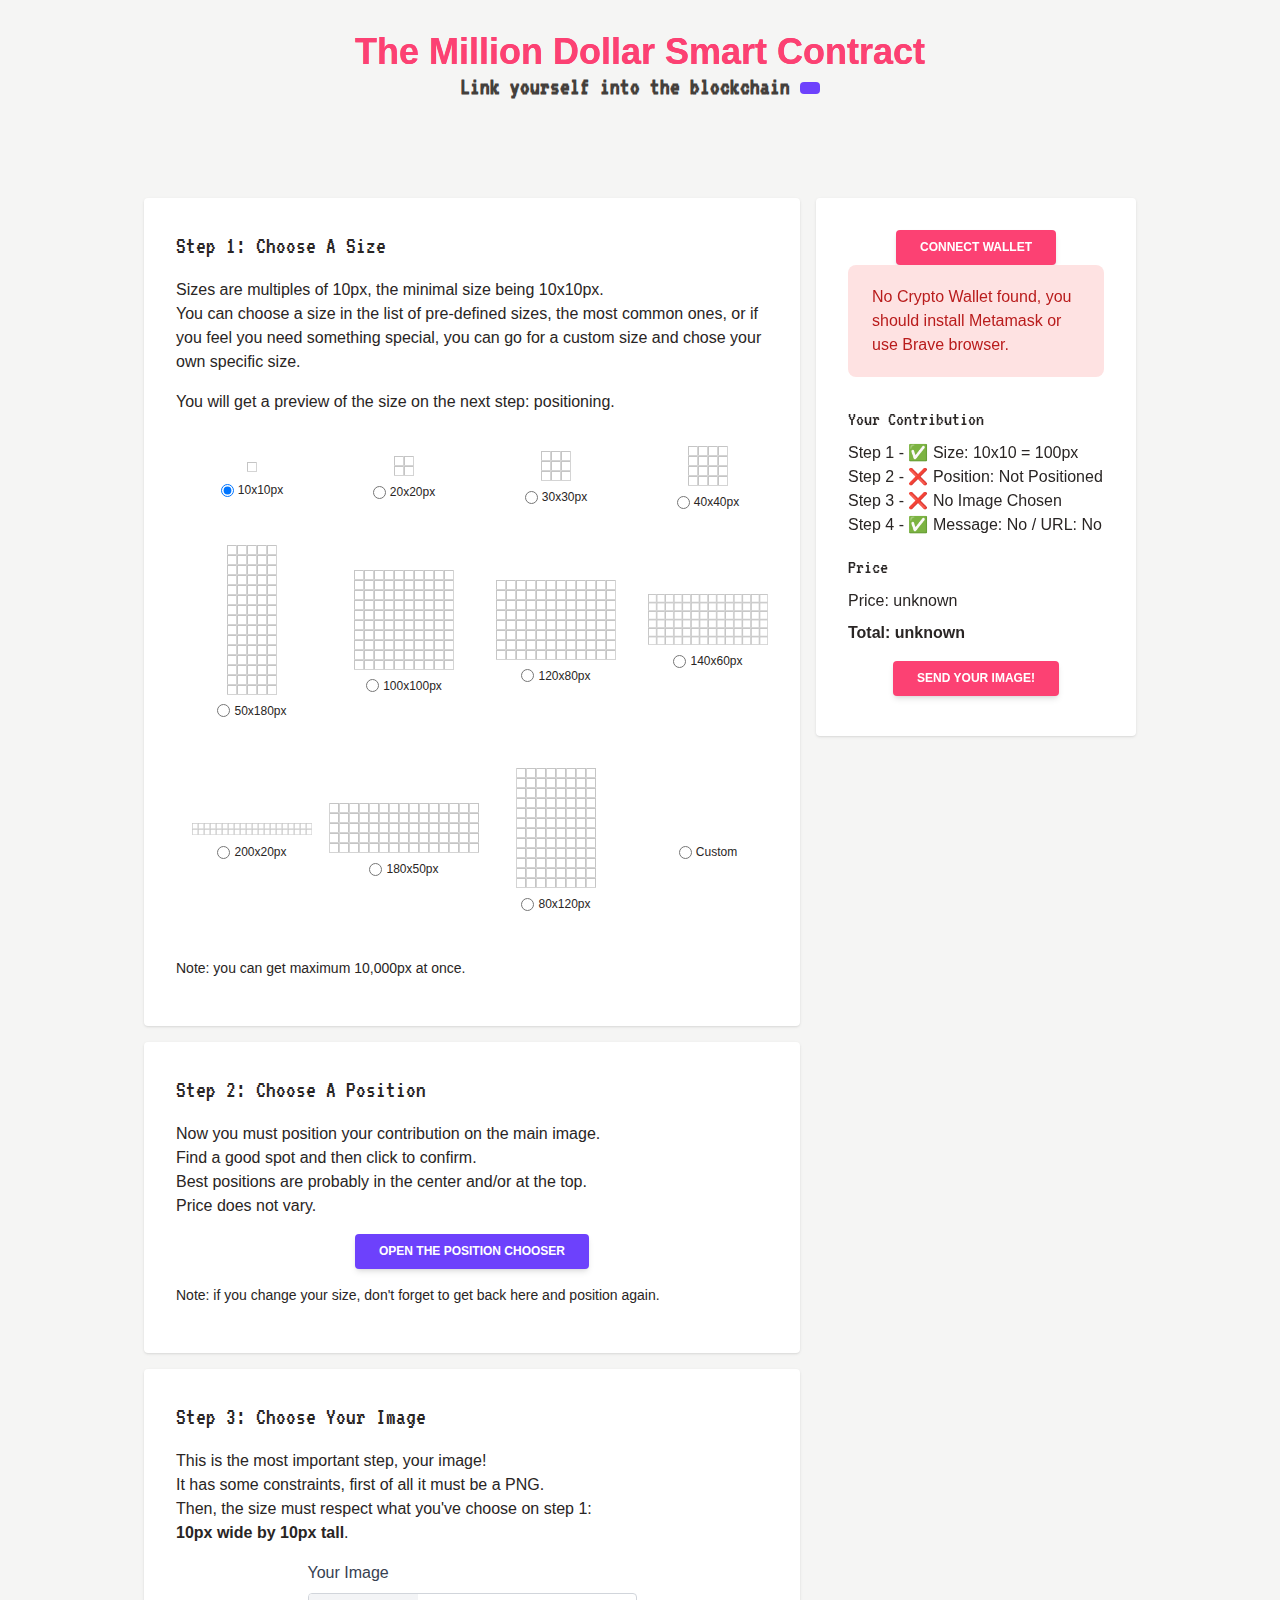
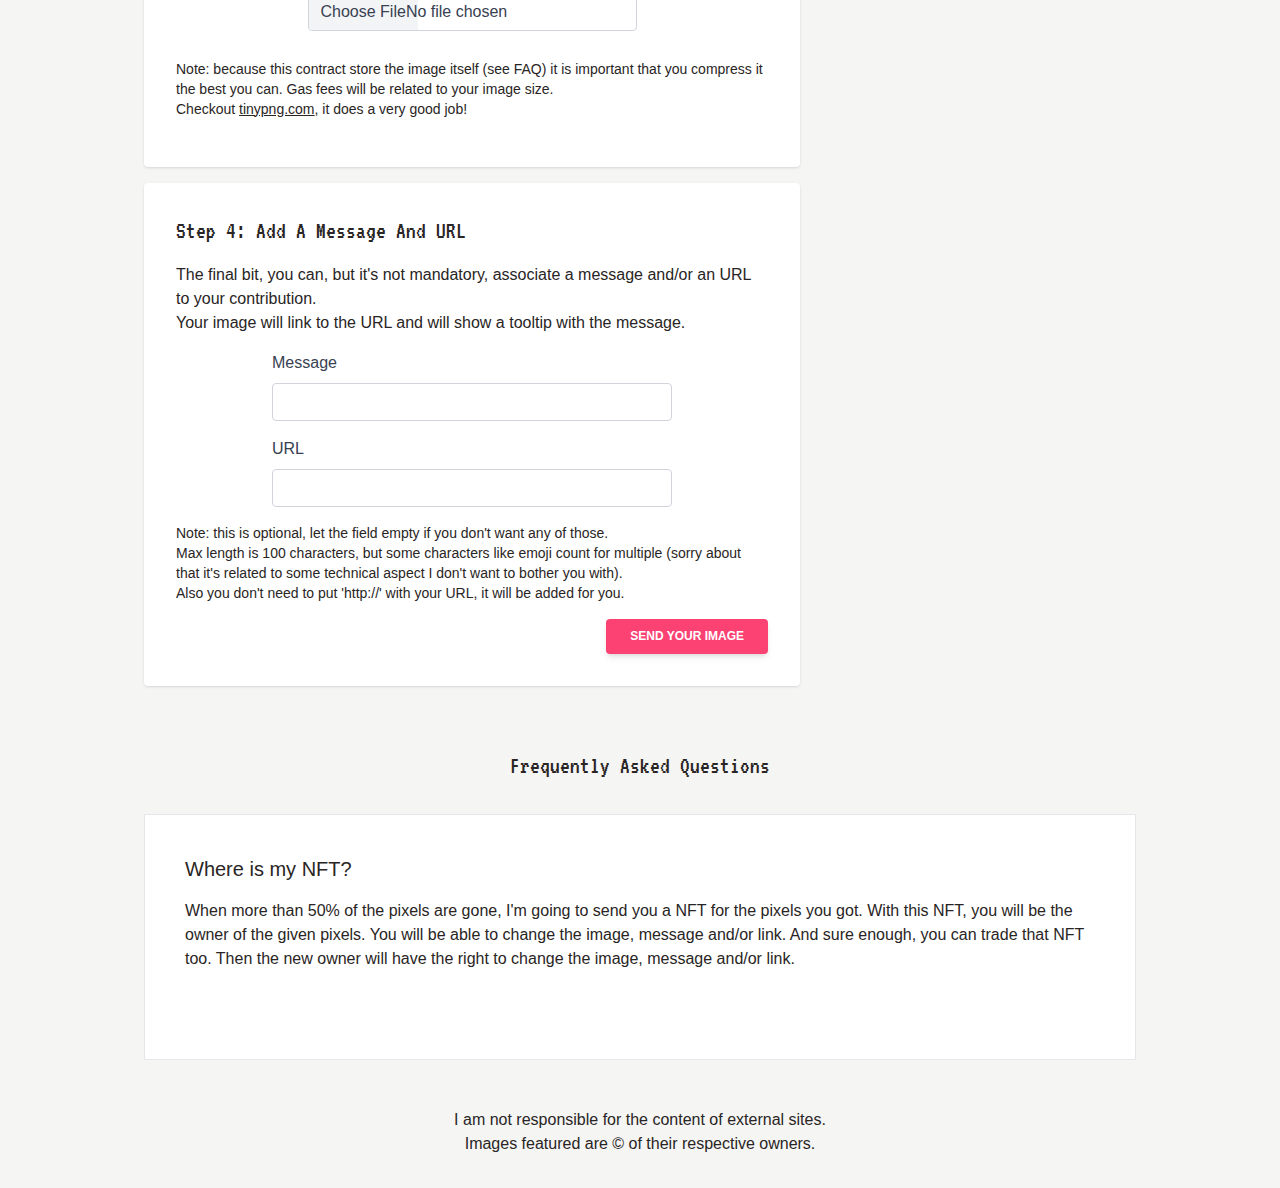
==== commit d6c34fd1: "version-9" ====
--- a/upload.html
+++ b/upload.html
@@ -1 +1 @@
-<!doctype html><html><head><meta charset="utf-8"><title>The Million Dollar Smart Contract: Participate</title><meta name="description" content="The Million Dollar Smart Contract: Link yourself into the blockchain!"><link rel="icon" type="image/png" sizes="32x32" href="favicon-32x32.png"><link rel="icon" type="image/png" sizes="16x16" href="favicon-16x16.png"><link rel="apple-touch-icon" sizes="180x180" href="apple-touch-icon.png"><link rel="icon" type="image/png" sizes="192x192" href="android-chrome-192x192.png"><meta property="og:title" content="The Million Dollar Smart Contract"><meta property="og:url" content="https://milliondollarsmartcontract.com"><meta property="og:description" content="The Million Dollar Smart Contract: Link yourself into the blockchain!"><meta property="og:type" content="article"><meta property="og:image" content="https://milliondollarsmartcontract.com/open-graph.png"><meta name="twitter:card" content="summary_large_image"><meta name="twitter:site" content="@weekly_tab"><meta name="twitter:description" content="The Million Dollar Smart Contract: Link yourself into the blockchain!"><meta name="twitter:title" content="The Million Dollar Smart Contract"><meta name="twitter:image" content="https://milliondollarsmartcontract.com/open-graph.png"><script defer="defer" data-domain="milliondollarsmartcontract.com" src="https://plausible.io/js/plausible.js"></script><script defer="defer" src="upload.dcf755bebc1087ef207c.js"></script><link href="upload.4dae5a134f23d137d68e.css" rel="stylesheet"></head><body class="bg-stone-100 text-stone-800"><header class="container mx-auto py-4 max-w-screen-lg px-4"><div class="columns-1 text-center pt-4 pb-16"><h1 class="text-4xl font-extrabold text-primary bg-clip-text bg-gradient-to-r from-primary to-gradient"><a href="index.html">The Million Dollar Smart Contract</a></h1><h2 class="font-pixel font-display text-2xl text-stone-700 font-bold leading-tight">Link yourself into the blockchain <span id="id_pixels" class="inline-block py-1.5 px-2.5 leading-none text-center whitespace-nowrap align-baseline font-bold bg-secondary text-white rounded"></span></h2></div></header><main class="container mx-auto py-4 max-w-screen-lg px-4 flex" style="position:relative"><div class="container mx-auto py-4 max-w-screen-lg px-4" style="position:absolute;top:-4rem"><div id="id_error_message" class="container mx-auto" style="max-width:600px;display:none"><div class="box-alert"></div></div></div><div class="flex-1"><div class="box-default mb-4"><h2 class="step-title font-pixel">Step 1: Choose A Size</h2><div><p class="block-p">Sizes are multiples of 10px, the minimal size being 10x10px.<br>You can choose a size in the list of pre-defined sizes, the most common ones, or if you feel you need something special, you can go for a custom size and chose your own specific size.</p><p class="block-p">You will get a preview of the size on the next step: positioning.</p><div class="flex justify-center" id="id_basic_container"><div class="mb-3"><label for="id_size" class="label-default form-label">Choose a size</label> <select style="width:200px" id="id_size" class="input-select-default form-select form-select-sm"><option value="10-10">10x10 Minimal</option><option value="200-20">200x20 Ultra wide</option><option value="200-20">20x200 Ultra tall</option><option value="80-120">80x120</option><option value="120-80">120x80</option><option value="50-180">50x180</option><option value="180-50">180x50</option><option value="100-100">100x100 Max Square</option><option value="custom">Custom</option></select></div></div><div class="justify-center hidden" id="id_advanced_container"><div class="mx-4"><label for="id_width" class="label-default form-label">Width</label> <input value="10" type="number" min="10" max="200" step="10" name="width" class="input-text-default" id="id_width"></div><div class="mx-4"><label for="id_height" class="label-default form-label">Height</label> <input value="10" type="number" min="10" max="200" step="10" name="height" class="input-text-default" id="id_height"></div></div><p class="p-note">Note: you can get maximum 10,000px at once.</p></div></div><div class="box-default mb-4"><h2 class="step-title font-pixel">Step 2: Choose A Position</h2><div><p class="block-p">Now you must position your contribution on the main image.<br>Find a good spot and then click to confirm.<br>Best positions are probably in the center and/or at the top.<br>Price does not vary.</p><div class="text-center"><button type="button" id="id_choose_position_button" class="button-next">Open the position chooser</button></div><p class="p-note">Note: if you change your size, don't forget to get back here and position again.</p></div></div><div class="box-default mb-4"><h2 class="step-title font-pixel">Step 3: Choose Your Image</h2><div><p class="block-p">This is the most important step, your image!<br>It has some constraints, first of all it must be a PNG.<br>Then, the size must respect what you've choose on step 1:<br><span id="id_recap_size_back" class="font-bold">10px wide by 10px tall</span>.</p><div class="flex justify-center"><div class="mb-3"><label for="id_image" class="label-default form-label">Your Image</label> <input class="input-file-default" type="file" id="id_image" name="image"></div></div><p class="p-note">Note: because this contract store the image itself (see FAQ) it is important that you compress it the best you can. Gas fees will be related to your image size.<br>Checkout <a class="underline" href="https://tinypng.com">tinypng.com</a>, it does a very good job!</p></div></div><div class="box-default"><h2 class="step-title font-pixel">Step 4: Add A Message And URL</h2><div><p class="block-p">The final bit, you can, but it's not mandatory, associate a message and/or an URL to your contribution.<br>Your image will link to the URL and will show a tooltip with the message.</p><div class="flex justify-center"><div class="mx-4"><label for="id_message" class="label-default form-label">Message</label> <input maxlength="100" style="width:400px" class="input-text-default" id="id_message"/></div></div><div class="flex justify-center mt-4"><div class="mx-4"><label for="id_uri" class="label-default form-label">URL</label> <input maxlength="100" style="width:400px" class="input-text-default" id="id_uri"/></div></div><p class="p-note">Note: this is optional, let the field empty if you don't want any of those.<br>Max length is 100 characters, but some characters like emoji count for multiple (sorry about that it's related to some technical aspect I don't want to bother you with).<br>Also you don't need to put 'http://' with your URL, it will be added for you.</p></div><div class="text-right block-next"><button id="id_send_2" class="button-default">Send Your Image</button></div></div></div><div class="flex-none pl-4"><aside class="box-default" style="position:sticky;top:20px;min-width:330px"><div class="text-center"><button class="button-default" id="id_connect">Connect Wallet</button></div><div class="box-success hidden" id="id_wallet_status_container" role="alert"><span id="id_wallet_status"></span></div><h2 class="aside-title font-pixel mt-4 mb-2">Your Contribution</h2><div>Step 1 - <span id="id_recap_image_size">✅ Size: 10x10 = 100px</span></div><div>Step 2 - <span id="id_recap_image_position">❌ Position: Not Positioned</span></div><div>Step 3 - <span id="id_recap_image">❌ No Image Chosen</span></div><div>Step 4 - ✅ <span id="id_recap_message">Message: No</span> / <span id="id_recap_uri">URL: No</span></div><h2 class="aside-title font-pixel mt-4 mb-2">Price</h2><div>Price: <span id="id_recap_price">unknown</span></div><div class="mt-2"><strong>Total: <span id="id_recap_total">unknown</span></strong></div><div class="text-center mt-4 mb-2"><button class="button-default" id="id_send">Send Your Image!</button></div></aside></div></main><section class="container mx-auto py-4 max-w-screen-lg px-4"><h1 class="main-title font-pixel" id="faq">Frequently Asked Questions</h1><div class="mx-auto border"><div class="bg-white p-10"><div class="faq-container" id="accordion"><div class="faq-item" style="border:none"><h2 class="faq-title">Where is my NFT?</h2><div class="faq-content">When more than 50% of the pixels are gone, I'm going to send you a NFT for the pixels you got. With this NFT, you will be the owner of the given pixels. You will be able to change the image, message and/or link. And sure enough, you can trade that NFT too. Then the new owner will have the right to change the image, message and/or link.</div></div></div></div></div></section><div class="hidden bg-neutral-200" id="id_choose_position" style="position:absolute;top:0;left:0;right:0"><div class="py-4 text-center"><button class="class_validate_position button-next">Validate Position</button><div class="py-8"><div id="canvas_container" class="mx-auto"><img id="canvas_background" src="grid-1000-1000.png" width="1000" height="1000"><canvas id="id_canvas" width="1000" height="1000"></canvas><canvas id="id_canvas_2" width="1000" height="1000"></canvas></div></div><button class="class_validate_position button-next">Validate Position</button></div></div><footer class="container mx-auto py-8 max-w-screen-lg text-center">I am not responsible for the content of external sites.<br>Images featured are &copy; of their respective owners.</footer></body></html>+<!doctype html><html><head><meta charset="utf-8"><title>The Million Dollar Smart Contract: Participate</title><meta name="description" content="The Million Dollar Smart Contract: Link yourself into the blockchain!"><link rel="icon" type="image/png" sizes="32x32" href="favicon-32x32.png"><link rel="icon" type="image/png" sizes="16x16" href="favicon-16x16.png"><link rel="apple-touch-icon" sizes="180x180" href="apple-touch-icon.png"><link rel="icon" type="image/png" sizes="192x192" href="android-chrome-192x192.png"><meta property="og:title" content="The Million Dollar Smart Contract"><meta property="og:url" content="https://milliondollarsmartcontract.com"><meta property="og:description" content="The Million Dollar Smart Contract: Link yourself into the blockchain!"><meta property="og:type" content="article"><meta property="og:image" content="https://milliondollarsmartcontract.com/open-graph.png"><meta name="twitter:card" content="summary_large_image"><meta name="twitter:site" content="@weekly_tab"><meta name="twitter:description" content="The Million Dollar Smart Contract: Link yourself into the blockchain!"><meta name="twitter:title" content="The Million Dollar Smart Contract"><meta name="twitter:image" content="https://milliondollarsmartcontract.com/open-graph.png"><script defer="defer" data-domain="milliondollarsmartcontract.com" src="https://plausible.io/js/plausible.js"></script><script defer="defer" src="upload.78c3eaf57c429ec95e07.js"></script><link href="upload.2d74f245a747d86f4a3f.css" rel="stylesheet"></head><body class="bg-stone-100 text-stone-800"><header class="container mx-auto py-4 max-w-screen-lg px-4"><div class="columns-1 text-center pt-4 pb-16"><h1 class="text-4xl font-extrabold text-primary bg-clip-text bg-gradient-to-r from-primary to-gradient"><a href="index.html">The Million Dollar Smart Contract</a></h1><h2 class="font-pixel font-display text-2xl text-stone-700 font-bold leading-tight">Link yourself into the blockchain <span id="id_pixels" class="inline-block py-1.5 px-2.5 leading-none text-center whitespace-nowrap align-baseline font-bold bg-secondary text-white rounded"></span></h2></div></header><main class="container mx-auto py-4 max-w-screen-lg px-4 flex" style="position:relative"><div class="flex-1"><div class="box-default mb-4"><h2 class="step-title font-pixel">Step 1: Choose A Size</h2><div><p class="block-p">Sizes are multiples of 10px, the minimal size being 10x10px.<br>You can choose a size in the list of pre-defined sizes, the most common ones, or if you feel you need something special, you can go for a custom size and chose your own specific size.</p><p class="block-p">You will get a preview of the size on the next step: positioning.</p><div class="flex justify-center" id="id_basic_container"><div class="mb-3"><div class="grid grid-cols-4 gap-4 flex items-center"><label class="ml-4 mt-4 text-center text-xs"><img src="grid-10-10.png" class="max-w-full h-auto inline-block" alt="10x10px"><br><span class="radio-text"><input type="radio" name="size" value="10x10" checked="checked"> 10x10px</span></label> <label class="ml-4 mt-4 text-center text-xs"><img src="grid-20-20.png" class="max-w-full h-auto inline-block" alt="20x20px"><br><span class="radio-text"><input type="radio" name="size" value="20x20"> 20x20px</span></label> <label class="ml-4 mt-4 text-center text-xs"><img src="grid-30-30.png" class="max-w-full h-auto inline-block" alt="30x30px"><br><span class="radio-text"><input type="radio" name="size" value="30x30"> 30x30px</span></label> <label class="ml-4 mt-4 text-center text-xs"><img src="grid-40-40.png" class="max-w-full h-auto inline-block" alt="40x40px"><br><span class="radio-text"><input type="radio" name="size" value="40x40"> 40x40px</span></label> <label class="ml-4 mt-4 text-center text-xs"><img src="grid-50-180.png" class="max-w-full h-auto inline-block" alt="50x180px"><br><span class="radio-text"><input type="radio" name="size" value="50x180"> 50x180px</span></label> <label class="ml-4 mt-4 text-center text-xs"><img src="grid-100-100.png" class="max-w-full h-auto inline-block" alt="100x100px"><br><span class="radio-text"><input type="radio" name="size" value="100x100"> 100x100px</span></label> <label class="ml-4 mt-4 text-center text-xs"><img src="grid-120-80.png" class="max-w-full h-auto inline-block" alt="120x80px"><br><span class="radio-text"><input type="radio" name="size" value="120x80"> 120x80px</span></label> <label class="ml-4 mt-4 text-center text-xs"><img src="grid-140-60.png" class="max-w-full h-auto inline-block" alt="140x60px"><br><span class="radio-text"><input type="radio" name="size" value="140x60"> 140x60px</span></label> <label class="ml-4 mt-4 text-center text-xs"><img src="grid-200-20.png" class="max-w-full h-auto inline-block" alt="200x20px"><br><span class="radio-text"><input type="radio" name="size" value="200x20"> 200x20px</span></label> <label class="ml-4 mt-4 text-center text-xs"><img style="transform:rotate(90deg)" src="grid-50-180.png" class="max-w-full h-auto inline-block" alt="180x50px"><br><span class="radio-text" style="position:relative;top:-50px"><input type="radio" name="size" value="180x50"> 180x50px</span></label> <label class="ml-4 mt-4 text-center text-xs"><img style="transform:rotate(90deg)" src="grid-120-80.png" class="max-w-full h-auto inline-block" alt="80x120px"><br><span class="radio-text" style="position:relative;top:20px"><input type="radio" name="size" value="80x120"> 80x120px</span></label> <label class="ml-4 mt-4 text-center text-xs"><img src="grid-10-10.png" class="max-w-full h-auto inline-block" alt="Custom" style="display:none"><br><span class="radio-text"><input type="radio" name="size" value="custom"> Custom</span></label></div></div></div><div class="justify-center hidden" id="id_advanced_container"><div class="mx-4"><label for="id_width" class="label-default form-label">Width</label> <input value="10" type="number" min="10" max="200" step="10" name="width" class="input-text-default" id="id_width"></div><div class="mx-4"><label for="id_height" class="label-default form-label">Height</label> <input value="10" type="number" min="10" max="200" step="10" name="height" class="input-text-default" id="id_height"></div></div><p class="p-note">Note: you can get maximum 10,000px at once.</p></div></div><div class="box-default mb-4"><h2 class="step-title font-pixel">Step 2: Choose A Position</h2><div><p class="block-p">Now you must position your contribution on the main image.<br>Find a good spot and then click to confirm.<br>Best positions are probably in the center and/or at the top.<br>Price does not vary.</p><div class="text-center"><button type="button" id="id_choose_position_button" class="button-next">Open the position chooser</button></div><p class="p-note">Note: if you change your size, don't forget to get back here and position again.</p></div></div><div class="box-default mb-4"><h2 class="step-title font-pixel">Step 3: Choose Your Image</h2><div><p class="block-p">This is the most important step, your image!<br>It has some constraints, first of all it must be a PNG.<br>Then, the size must respect what you've choose on step 1:<br><span id="id_recap_size_back" class="font-bold">10px wide by 10px tall</span>.</p><div class="flex justify-center"><div class="mb-3"><label for="id_image" class="label-default form-label">Your Image</label> <input class="input-file-default" type="file" id="id_image" name="image"></div></div><p class="p-note">Note: because this contract store the image itself (see FAQ) it is important that you compress it the best you can. Gas fees will be related to your image size.<br>Checkout <a class="underline" href="https://tinypng.com">tinypng.com</a>, it does a very good job!</p></div></div><div class="box-default"><h2 class="step-title font-pixel">Step 4: Add A Message And URL</h2><div><p class="block-p">The final bit, you can, but it's not mandatory, associate a message and/or an URL to your contribution.<br>Your image will link to the URL and will show a tooltip with the message.</p><div class="flex justify-center"><div class="mx-4"><label for="id_message" class="label-default form-label">Message</label> <input maxlength="100" style="width:400px" class="input-text-default" id="id_message"/></div></div><div class="flex justify-center mt-4"><div class="mx-4"><label for="id_uri" class="label-default form-label">URL</label> <input maxlength="100" style="width:400px" class="input-text-default" id="id_uri"/></div></div><p class="p-note">Note: this is optional, let the field empty if you don't want any of those.<br>Max length is 100 characters, but some characters like emoji count for multiple (sorry about that it's related to some technical aspect I don't want to bother you with).<br>Also you don't need to put 'http://' with your URL, it will be added for you.</p></div><div class="text-right block-next"><button id="id_send_2" class="button-default">Send Your Image</button></div></div></div><div class="flex-none pl-4"><aside class="box-default" style="position:sticky;top:20px;width:20rem"><div class="text-center"><button class="button-default" id="id_connect">Connect Wallet</button></div><div class="box-success hidden" id="id_wallet_status_container" role="alert"><span id="id_wallet_status"></span></div><div id="id_error_message" class="container mx-auto" style="display:none"><div class="box-alert"></div></div><h2 class="aside-title font-pixel mt-4 mb-2">Your Contribution</h2><div>Step 1 - <span id="id_recap_image_size">✅ Size: 10x10 = 100px</span></div><div>Step 2 - <span id="id_recap_image_position">❌ Position: Not Positioned</span></div><div>Step 3 - <span id="id_recap_image">❌ No Image Chosen</span></div><div>Step 4 - ✅ <span id="id_recap_message">Message: No</span> / <span id="id_recap_uri">URL: No</span></div><h2 class="aside-title font-pixel mt-4 mb-2">Price</h2><div>Price: <span id="id_recap_price">unknown</span></div><div class="mt-2"><strong>Total: <span id="id_recap_total">unknown</span></strong></div><div class="text-center mt-4 mb-2"><button class="button-default" id="id_send">Send Your Image!</button></div></aside></div></main><section class="container mx-auto py-4 max-w-screen-lg px-4"><h1 class="main-title font-pixel" id="faq">Frequently Asked Questions</h1><div class="mx-auto border"><div class="bg-white p-10"><div class="faq-container" id="accordion"><div class="faq-item" style="border:none"><h2 class="faq-title">Where is my NFT?</h2><div class="faq-content">When more than 50% of the pixels are gone, I'm going to send you a NFT for the pixels you got. With this NFT, you will be the owner of the given pixels. You will be able to change the image, message and/or link. And sure enough, you can trade that NFT too. Then the new owner will have the right to change the image, message and/or link.</div></div></div></div></div></section><div class="hidden bg-neutral-200" id="id_choose_position" style="position:fixed;top:0;left:0;right:0;bottom:0"><div class="py-4 text-center" style="height:100%"><button class="class_validate_position button-next">Validate Position</button><div class="py-8" style="max-height:calc(100% - 70px);height:100%;overflow:auto"><div id="canvas_container" class="mx-auto"><img id="canvas_background" src="grid-1000-1000.png" width="1000" height="1000"><canvas id="id_canvas" width="1000" height="1000"></canvas><canvas id="id_canvas_2" width="1000" height="1000"></canvas></div></div><button class="class_validate_position button-next">Validate Position</button></div></div><footer class="container mx-auto py-8 max-w-screen-lg text-center">I am not responsible for the content of external sites.<br>Images featured are &copy; of their respective owners.</footer></body></html>--- a/upload.2d74f245a747d86f4a3f.css
+++ b/upload.2d74f245a747d86f4a3f.css
@@ -0,0 +1,4412 @@
+@import url(https://fonts.googleapis.com/css2?family=VT323&display=swap);
+/*
+! tailwindcss v3.0.15 | MIT License | https://tailwindcss.com
+*/
+/*
+1. Prevent padding and border from affecting element width. (https://github.com/mozdevs/cssremedy/issues/4)
+2. Allow adding a border to an element by just adding a border-width. (https://github.com/tailwindcss/tailwindcss/pull/116)
+*/
+*,
+::before,
+::after {
+  box-sizing: border-box; /* 1 */
+  border-width: 0; /* 2 */
+  border-style: solid; /* 2 */
+  border-color: #e5e7eb; /* 2 */
+}
+::before,
+::after {
+  --tw-content: '';
+}
+/*
+1. Use a consistent sensible line-height in all browsers.
+2. Prevent adjustments of font size after orientation changes in iOS.
+3. Use a more readable tab size.
+4. Use the user's configured `sans` font-family by default.
+*/
+html {
+  line-height: 1.5; /* 1 */
+  -webkit-text-size-adjust: 100%; /* 2 */
+  -moz-tab-size: 4; /* 3 */
+  -o-tab-size: 4;
+     tab-size: 4; /* 3 */
+  font-family: Inter, sans-serif; /* 4 */
+}
+/*
+1. Remove the margin in all browsers.
+2. Inherit line-height from `html` so users can set them as a class directly on the `html` element.
+*/
+body {
+  margin: 0; /* 1 */
+  line-height: inherit; /* 2 */
+}
+/*
+1. Add the correct height in Firefox.
+2. Correct the inheritance of border color in Firefox. (https://bugzilla.mozilla.org/show_bug.cgi?id=190655)
+3. Ensure horizontal rules are visible by default.
+*/
+hr {
+  height: 0; /* 1 */
+  color: inherit; /* 2 */
+  border-top-width: 1px; /* 3 */
+}
+/*
+Add the correct text decoration in Chrome, Edge, and Safari.
+*/
+abbr:where([title]) {
+  -webkit-text-decoration: underline dotted;
+          text-decoration: underline dotted;
+}
+/*
+Remove the default font size and weight for headings.
+*/
+h1,
+h2,
+h3,
+h4,
+h5,
+h6 {
+  font-size: inherit;
+  font-weight: inherit;
+}
+/*
+Reset links to optimize for opt-in styling instead of opt-out.
+*/
+a {
+  color: inherit;
+  text-decoration: inherit;
+}
+/*
+Add the correct font weight in Edge and Safari.
+*/
+b,
+strong {
+  font-weight: bolder;
+}
+/*
+1. Use the user's configured `mono` font family by default.
+2. Correct the odd `em` font sizing in all browsers.
+*/
+code,
+kbd,
+samp,
+pre {
+  font-family: ui-monospace, monospace; /* 1 */
+  font-size: 1em; /* 2 */
+}
+/*
+Add the correct font size in all browsers.
+*/
+small {
+  font-size: 80%;
+}
+/*
+Prevent `sub` and `sup` elements from affecting the line height in all browsers.
+*/
+sub,
+sup {
+  font-size: 75%;
+  line-height: 0;
+  position: relative;
+  vertical-align: baseline;
+}
+sub {
+  bottom: -0.25em;
+}
+sup {
+  top: -0.5em;
+}
+/*
+1. Remove text indentation from table contents in Chrome and Safari. (https://bugs.chromium.org/p/chromium/issues/detail?id=999088, https://bugs.webkit.org/show_bug.cgi?id=201297)
+2. Correct table border color inheritance in all Chrome and Safari. (https://bugs.chromium.org/p/chromium/issues/detail?id=935729, https://bugs.webkit.org/show_bug.cgi?id=195016)
+3. Remove gaps between table borders by default.
+*/
+table {
+  text-indent: 0; /* 1 */
+  border-color: inherit; /* 2 */
+  border-collapse: collapse; /* 3 */
+}
+/*
+1. Change the font styles in all browsers.
+2. Remove the margin in Firefox and Safari.
+3. Remove default padding in all browsers.
+*/
+button,
+input,
+optgroup,
+select,
+textarea {
+  font-family: inherit; /* 1 */
+  font-size: 100%; /* 1 */
+  line-height: inherit; /* 1 */
+  color: inherit; /* 1 */
+  margin: 0; /* 2 */
+  padding: 0; /* 3 */
+}
+/*
+Remove the inheritance of text transform in Edge and Firefox.
+*/
+button,
+select {
+  text-transform: none;
+}
+/*
+1. Correct the inability to style clickable types in iOS and Safari.
+2. Remove default button styles.
+*/
+button,
+[type='button'],
+[type='reset'],
+[type='submit'] {
+  -webkit-appearance: button; /* 1 */
+  background-color: transparent; /* 2 */
+  background-image: none; /* 2 */
+}
+/*
+Use the modern Firefox focus style for all focusable elements.
+*/
+:-moz-focusring {
+  outline: auto;
+}
+/*
+Remove the additional `:invalid` styles in Firefox. (https://github.com/mozilla/gecko-dev/blob/2f9eacd9d3d995c937b4251a5557d95d494c9be1/layout/style/res/forms.css#L728-L737)
+*/
+:-moz-ui-invalid {
+  box-shadow: none;
+}
+/*
+Add the correct vertical alignment in Chrome and Firefox.
+*/
+progress {
+  vertical-align: baseline;
+}
+/*
+Correct the cursor style of increment and decrement buttons in Safari.
+*/
+::-webkit-inner-spin-button,
+::-webkit-outer-spin-button {
+  height: auto;
+}
+/*
+1. Correct the odd appearance in Chrome and Safari.
+2. Correct the outline style in Safari.
+*/
+[type='search'] {
+  -webkit-appearance: textfield; /* 1 */
+  outline-offset: -2px; /* 2 */
+}
+/*
+Remove the inner padding in Chrome and Safari on macOS.
+*/
+::-webkit-search-decoration {
+  -webkit-appearance: none;
+}
+/*
+1. Correct the inability to style clickable types in iOS and Safari.
+2. Change font properties to `inherit` in Safari.
+*/
+::-webkit-file-upload-button {
+  -webkit-appearance: button; /* 1 */
+  font: inherit; /* 2 */
+}
+/*
+Add the correct display in Chrome and Safari.
+*/
+summary {
+  display: list-item;
+}
+/*
+Removes the default spacing and border for appropriate elements.
+*/
+blockquote,
+dl,
+dd,
+h1,
+h2,
+h3,
+h4,
+h5,
+h6,
+hr,
+figure,
+p,
+pre {
+  margin: 0;
+}
+fieldset {
+  margin: 0;
+  padding: 0;
+}
+legend {
+  padding: 0;
+}
+ol,
+ul,
+menu {
+  list-style: none;
+  margin: 0;
+  padding: 0;
+}
+/*
+Prevent resizing textareas horizontally by default.
+*/
+textarea {
+  resize: vertical;
+}
+/*
+1. Reset the default placeholder opacity in Firefox. (https://github.com/tailwindlabs/tailwindcss/issues/3300)
+2. Set the default placeholder color to the user's configured gray 400 color.
+*/
+input::-moz-placeholder, textarea::-moz-placeholder {
+  opacity: 1; /* 1 */
+  color: #9ca3af; /* 2 */
+}
+input:-ms-input-placeholder, textarea:-ms-input-placeholder {
+  opacity: 1; /* 1 */
+  color: #9ca3af; /* 2 */
+}
+input::placeholder,
+textarea::placeholder {
+  opacity: 1; /* 1 */
+  color: #9ca3af; /* 2 */
+}
+/*
+Set the default cursor for buttons.
+*/
+button,
+[role="button"] {
+  cursor: pointer;
+}
+/*
+Make sure disabled buttons don't get the pointer cursor.
+*/
+:disabled {
+  cursor: default;
+}
+/*
+1. Make replaced elements `display: block` by default. (https://github.com/mozdevs/cssremedy/issues/14)
+2. Add `vertical-align: middle` to align replaced elements more sensibly by default. (https://github.com/jensimmons/cssremedy/issues/14#issuecomment-634934210)
+   This can trigger a poorly considered lint error in some tools but is included by design.
+*/
+img,
+svg,
+video,
+canvas,
+audio,
+iframe,
+embed,
+object {
+  display: block; /* 1 */
+  vertical-align: middle; /* 2 */
+}
+/*
+Constrain images and videos to the parent width and preserve their intrinsic aspect ratio. (https://github.com/mozdevs/cssremedy/issues/14)
+*/
+img,
+video {
+  max-width: 100%;
+  height: auto;
+}
+/*
+Ensure the default browser behavior of the `hidden` attribute.
+*/
+[hidden] {
+  display: none;
+}
+*, ::before, ::after{
+  --tw-translate-x: 0;
+  --tw-translate-y: 0;
+  --tw-rotate: 0;
+  --tw-skew-x: 0;
+  --tw-skew-y: 0;
+  --tw-scale-x: 1;
+  --tw-scale-y: 1;
+  --tw-pan-x:  ;
+  --tw-pan-y:  ;
+  --tw-pinch-zoom:  ;
+  --tw-scroll-snap-strictness: proximity;
+  --tw-ordinal:  ;
+  --tw-slashed-zero:  ;
+  --tw-numeric-figure:  ;
+  --tw-numeric-spacing:  ;
+  --tw-numeric-fraction:  ;
+  --tw-ring-inset:  ;
+  --tw-ring-offset-width: 0px;
+  --tw-ring-offset-color: #fff;
+  --tw-ring-color: rgb(59 130 246 / 0.5);
+  --tw-ring-offset-shadow: 0 0 rgba(0,0,0,0);
+  --tw-ring-shadow: 0 0 rgba(0,0,0,0);
+  --tw-shadow: 0 0 rgba(0,0,0,0);
+  --tw-shadow-colored: 0 0 rgba(0,0,0,0);
+  --tw-blur:  ;
+  --tw-brightness:  ;
+  --tw-contrast:  ;
+  --tw-grayscale:  ;
+  --tw-hue-rotate:  ;
+  --tw-invert:  ;
+  --tw-saturate:  ;
+  --tw-sepia:  ;
+  --tw-drop-shadow:  ;
+  --tw-backdrop-blur:  ;
+  --tw-backdrop-brightness:  ;
+  --tw-backdrop-contrast:  ;
+  --tw-backdrop-grayscale:  ;
+  --tw-backdrop-hue-rotate:  ;
+  --tw-backdrop-invert:  ;
+  --tw-backdrop-opacity:  ;
+  --tw-backdrop-saturate:  ;
+  --tw-backdrop-sepia:  ;
+}
+.container{
+  width: 100%;
+}
+@media (min-width: 640px){
+  .container{
+    max-width: 640px;
+  }
+}
+@media (min-width: 768px){
+  .container{
+    max-width: 768px;
+  }
+}
+@media (min-width: 1024px){
+  .container{
+    max-width: 1024px;
+  }
+}
+@media (min-width: 1280px){
+  .container{
+    max-width: 1280px;
+  }
+}
+@media (min-width: 1536px){
+  .container{
+    max-width: 1536px;
+  }
+}
+:root{
+  --bs-blue: #0d6efd;
+  --bs-indigo: #6610f2;
+  --bs-purple: #6f42c1;
+  --bs-pink: #d63384;
+  --bs-red: #dc3545;
+  --bs-orange: #fd7e14;
+  --bs-yellow: #ffc107;
+  --bs-green: #198754;
+  --bs-teal: #20c997;
+  --bs-cyan: #0dcaf0;
+  --bs-white: #fff;
+  --bs-gray: #6c757d;
+  --bs-gray-dark: #343a40;
+  --bs-gray-100: #f8f9fa;
+  --bs-gray-200: #e9ecef;
+  --bs-gray-300: #dee2e6;
+  --bs-gray-400: #ced4da;
+  --bs-gray-500: #adb5bd;
+  --bs-gray-600: #6c757d;
+  --bs-gray-700: #495057;
+  --bs-gray-800: #343a40;
+  --bs-gray-900: #212529;
+  --bs-primary: #0d6efd;
+  --bs-secondary: #6c757d;
+  --bs-success: #198754;
+  --bs-info: #0dcaf0;
+  --bs-warning: #ffc107;
+  --bs-danger: #dc3545;
+  --bs-light: #f8f9fa;
+  --bs-dark: #212529;
+  --bs-primary-rgb: 13, 110, 253;
+  --bs-secondary-rgb: 108, 117, 125;
+  --bs-success-rgb: 25, 135, 84;
+  --bs-info-rgb: 13, 202, 240;
+  --bs-warning-rgb: 255, 193, 7;
+  --bs-danger-rgb: 220, 53, 69;
+  --bs-light-rgb: 248, 249, 250;
+  --bs-dark-rgb: 33, 37, 41;
+  --bs-white-rgb: 255, 255, 255;
+  --bs-black-rgb: 0, 0, 0;
+  --bs-body-color-rgb: 33, 37, 41;
+  --bs-body-bg-rgb: 255, 255, 255;
+  --bs-font-sans-serif: system-ui, -apple-system, Segoe UI, Roboto, Ubuntu, Cantarell, Noto Sans, sans-serif, "Segoe UI", Roboto, "Helvetica Neue", Arial, "Noto Sans", "Liberation Sans", sans-serif, "Apple Color Emoji", "Segoe UI Emoji", "Segoe UI Symbol", "Noto Color Emoji";
+  --bs-font-monospace: SFMono-Regular, Menlo, Monaco, Consolas, "Liberation Mono", "Courier New", monospace;
+  --bs-gradient: linear-gradient(180deg, rgba(255, 255, 255, 0.15), rgba(255, 255, 255, 0));
+  --bs-body-font-family: var(--bs-font-sans-serif);
+  --bs-body-font-size: 1rem;
+  --bs-body-font-weight: 400;
+  --bs-body-line-height: 1.5;
+  --bs-body-color: #212529;
+  --bs-body-bg: #fff;
+}
+.input-group:not(.has-validation) > :not(:last-child):not(.dropdown-toggle):not(.dropdown-menu){
+  border-top-right-radius: 0;
+  border-bottom-right-radius: 0;
+}
+.input-group:not(.has-validation) > .dropdown-toggle:nth-last-child(n+3){
+  border-top-right-radius: 0;
+  border-bottom-right-radius: 0;
+}
+.input-group.has-validation > :nth-last-child(n+3):not(.dropdown-toggle):not(.dropdown-menu){
+  border-top-right-radius: 0;
+  border-bottom-right-radius: 0;
+}
+.input-group.has-validation > .dropdown-toggle:nth-last-child(n+4){
+  border-top-right-radius: 0;
+  border-bottom-right-radius: 0;
+}
+.input-group > :not(:first-child):not(.dropdown-menu):not(.valid-tooltip):not(.valid-feedback):not(.invalid-tooltip):not(.invalid-feedback){
+  margin-left: -1px;
+  border-top-left-radius: 0;
+  border-bottom-left-radius: 0;
+}
+.is-invalid ~ .invalid-feedback{
+  display: block;
+}
+.is-invalid ~ .invalid-tooltip{
+  display: block;
+}
+.form-control.is-invalid{
+  border-color: #dc3545;
+  padding-right: calc(1.5em + 0.75rem);
+  background-image: url("data:image/svg+xml,%3csvg xmlns=%27http://www.w3.org/2000/svg%27 viewBox=%270 0 12 12%27 width=%2712%27 height=%2712%27 fill=%27none%27 stroke=%27%23dc3545%27%3e%3ccircle cx=%276%27 cy=%276%27 r=%274.5%27/%3e%3cpath stroke-linejoin=%27round%27 d=%27M5.8 3.6h.4L6 6.5z%27/%3e%3ccircle cx=%276%27 cy=%278.2%27 r=%27.6%27 fill=%27%23dc3545%27 stroke=%27none%27/%3e%3c/svg%3e");
+  background-repeat: no-repeat;
+  background-position: right calc(0.375em + 0.1875rem) center;
+  background-size: calc(0.75em + 0.375rem) calc(0.75em + 0.375rem);
+}
+.form-control.is-invalid:focus{
+  border-color: #dc3545;
+  box-shadow: 0 0 0 0.25rem rgba(220, 53, 69, 0.25);
+}
+textarea.form-control.is-invalid{
+  padding-right: calc(1.5em + 0.75rem);
+  background-position: top calc(0.375em + 0.1875rem) right calc(0.375em + 0.1875rem);
+}
+.form-select.is-invalid{
+  border-color: #dc3545;
+}
+.form-select.is-invalid:not([multiple]):not([size]){
+  padding-right: 4.125rem;
+  background-image: url("data:image/svg+xml,%3csvg xmlns=%27http://www.w3.org/2000/svg%27 viewBox=%270 0 16 16%27%3e%3cpath fill=%27none%27 stroke=%27%23343a40%27 stroke-linecap=%27round%27 stroke-linejoin=%27round%27 stroke-width=%272%27 d=%27M2 5l6 6 6-6%27/%3e%3c/svg%3e"), url("data:image/svg+xml,%3csvg xmlns=%27http://www.w3.org/2000/svg%27 viewBox=%270 0 12 12%27 width=%2712%27 height=%2712%27 fill=%27none%27 stroke=%27%23dc3545%27%3e%3ccircle cx=%276%27 cy=%276%27 r=%274.5%27/%3e%3cpath stroke-linejoin=%27round%27 d=%27M5.8 3.6h.4L6 6.5z%27/%3e%3ccircle cx=%276%27 cy=%278.2%27 r=%27.6%27 fill=%27%23dc3545%27 stroke=%27none%27/%3e%3c/svg%3e");
+  background-position: right 0.75rem center, center right 2.25rem;
+  background-size: 16px 12px, calc(0.75em + 0.375rem) calc(0.75em + 0.375rem);
+}
+.form-select.is-invalid:not([multiple])[size="1"]{
+  padding-right: 4.125rem;
+  background-image: url("data:image/svg+xml,%3csvg xmlns=%27http://www.w3.org/2000/svg%27 viewBox=%270 0 16 16%27%3e%3cpath fill=%27none%27 stroke=%27%23343a40%27 stroke-linecap=%27round%27 stroke-linejoin=%27round%27 stroke-width=%272%27 d=%27M2 5l6 6 6-6%27/%3e%3c/svg%3e"), url("data:image/svg+xml,%3csvg xmlns=%27http://www.w3.org/2000/svg%27 viewBox=%270 0 12 12%27 width=%2712%27 height=%2712%27 fill=%27none%27 stroke=%27%23dc3545%27%3e%3ccircle cx=%276%27 cy=%276%27 r=%274.5%27/%3e%3cpath stroke-linejoin=%27round%27 d=%27M5.8 3.6h.4L6 6.5z%27/%3e%3ccircle cx=%276%27 cy=%278.2%27 r=%27.6%27 fill=%27%23dc3545%27 stroke=%27none%27/%3e%3c/svg%3e");
+  background-position: right 0.75rem center, center right 2.25rem;
+  background-size: 16px 12px, calc(0.75em + 0.375rem) calc(0.75em + 0.375rem);
+}
+.form-select.is-invalid:focus{
+  border-color: #dc3545;
+  box-shadow: 0 0 0 0.25rem rgba(220, 53, 69, 0.25);
+}
+.form-check-input.is-invalid{
+  border-color: #dc3545;
+}
+.form-check-input.is-invalid:checked{
+  background-color: #dc3545;
+}
+.form-check-input.is-invalid:focus{
+  box-shadow: 0 0 0 0.25rem rgba(220, 53, 69, 0.25);
+}
+.form-check-input.is-invalid ~ .form-check-label{
+  color: #dc3545;
+}
+.input-group .form-control.is-invalid{
+  z-index: 2;
+}
+.input-group .form-select.is-invalid{
+  z-index: 2;
+}
+.input-group .form-control.is-invalid:focus{
+  z-index: 3;
+}
+.input-group .form-select.is-invalid:focus{
+  z-index: 3;
+}
+.btn.active{
+  box-shadow: none;
+}
+.btn.active:focus{
+  box-shadow: none;
+}
+.fade{
+  transition: opacity 0.15s linear;
+}
+.fade:not(.show){
+  opacity: 0;
+}
+.collapse:not(.show){
+  display: none;
+}
+.collapsing{
+  height: 0;
+  overflow: hidden;
+  transition: height 0.35s ease;
+}
+.collapsing.collapse-horizontal{
+  width: 0;
+  height: auto;
+  transition: width 0.35s ease;
+}
+.dropdown-menu{
+  z-index: 1000;
+}
+.dropdown-item.active{
+  color: #1f2937;
+  -webkit-text-decoration: none;
+  text-decoration: none;
+  background-color: #0d6efd;
+}
+.dropdown-item:active{
+  color: #1f2937;
+  -webkit-text-decoration: none;
+  text-decoration: none;
+  background-color: #0d6efd;
+}
+.dropdown-item:disabled{
+  color: #adb5bd;
+  pointer-events: none;
+  background-color: transparent;
+}
+.dropdown-menu.show{
+  display: block;
+}
+.dropdown-menu-dark .dropdown-item.active{
+  color: #fff;
+  background-color: #0d6efd;
+}
+.dropdown-menu-dark .dropdown-item:active{
+  color: #fff;
+  background-color: #0d6efd;
+}
+.dropdown-menu-dark .dropdown-item.disabled{
+  color: #adb5bd;
+}
+.dropdown-menu-dark .dropdown-item:disabled{
+  color: #adb5bd;
+}
+.nav-tabs .nav-link{
+  color: #4b5563;
+}
+.nav-tabs .nav-link:hover{
+  isolation: isolate;
+}
+.nav-tabs .nav-link:focus{
+  isolation: isolate;
+}
+.nav-tabs .nav-link.disabled{
+  color: #9ca3af;
+  background-color: transparent;
+  border-color: transparent;
+}
+.nav-tabs .nav-link.active{
+  color: #2563eb;
+  border-color: #2563eb;
+}
+.nav-tabs .nav-item.show .nav-link{
+  color: #2563eb;
+  border-color: #2563eb;
+}
+.nav-tabs .dropdown-menu{
+  margin-top: -1px;
+  border-top-left-radius: 0;
+  border-top-right-radius: 0;
+}
+.nav-pills .nav-link{
+  background: #f3f4f6;
+  color: #4b5563;
+  box-shadow: none;
+}
+.nav-pills .nav-link.active{
+  background: #2563eb;
+  color: #fff;
+  box-shadow: 0 4px 6px -1px rgba(0, 0, 0, 0.1), 0 2px 4px -1px rgba(0, 0, 0, 0.06);
+}
+.nav-pills .show > .nav-link{
+  background: #2563eb;
+  color: #fff;
+  box-shadow: 0 4px 6px -1px rgba(0, 0, 0, 0.1), 0 2px 4px -1px rgba(0, 0, 0, 0.06);
+}
+.nav-pills .disabled{
+  color: #9ca3af;
+  background-color: rgba(243, 244, 246, 0.5);
+}
+.nav-justified > .nav-link{
+  -ms-flex-basis: 0;
+  flex-basis: 0;
+}
+.nav-justified .nav-item{
+  -ms-flex-basis: 0;
+  flex-basis: 0;
+}
+.tab-content > .active{
+  display: block;
+}
+.navbar-expand .navbar-nav{
+  flex-direction: row;
+}
+.navbar-expand .navbar-nav .dropdown-menu{
+  position: absolute;
+}
+.navbar-expand .navbar-nav .nav-link{
+  padding-right: 0.5rem;
+  padding-left: 0.5rem;
+}
+.navbar-expand .offcanvas{
+  position: inherit;
+  bottom: 0;
+  z-index: 1000;
+  -ms-flex-grow: 1;
+  flex-grow: 1;
+  visibility: visible !important;
+  background-color: transparent;
+  border-right: 0;
+  border-left: 0;
+  transition: none;
+  transform: none;
+}
+.navbar-light .navbar-nav .nav-link.disabled{
+  color: rgba(0, 0, 0, 0.3);
+}
+.navbar-light .navbar-nav .show > .nav-link{
+  color: rgba(0, 0, 0, 0.9);
+}
+.navbar-light .navbar-nav .nav-link.active{
+  color: rgba(0, 0, 0, 0.9);
+}
+.navbar-dark .navbar-nav .nav-link.disabled{
+  color: rgba(255, 255, 255, 0.25);
+}
+.navbar-dark .navbar-nav .show > .nav-link{
+  color: #fff;
+}
+.navbar-dark .navbar-nav .nav-link.active{
+  color: #fff;
+}
+.accordion-button:not(.collapsed){
+  color: #2563eb;
+  background-color: #fff;
+  box-shadow: inset 0 -1px 0 #e5e7eb;
+}
+.accordion-button:not(.collapsed)::after{
+  background-image: url("data:image/svg+xml,%3csvg xmlns=%27http://www.w3.org/2000/svg%27 viewBox=%270 0 16 16%27 fill=%27%232563eb%27%3e%3cpath fill-rule=%27evenodd%27 d=%27M1.646 4.646a.5.5 0 0 1 .708 0L8 10.293l5.646-5.647a.5.5 0 0 1 .708.708l-6 6a.5.5 0 0 1-.708 0l-6-6a.5.5 0 0 1 0-.708z%27/%3e%3c/svg%3e");
+  transform: rotate(-180deg);
+}
+.accordion-item:last-of-type .accordion-button.collapsed{
+  border-bottom-right-radius: calc(0.5rem - 1px);
+  border-bottom-left-radius: calc(0.5rem - 1px);
+}
+.btn-close.disabled{
+  pointer-events: none;
+  -webkit-user-select: none;
+  -moz-user-select: none;
+  -ms-user-select: none;
+  user-select: none;
+  opacity: 0.25;
+}
+.modal{
+  z-index: 1055;
+}
+.modal-dialog{
+  margin: 0.5rem;
+}
+.modal.fade .modal-dialog{
+  transition: transform 0.3s ease-out;
+  transform: translate(0, -50px);
+}
+.modal.show .modal-dialog{
+  transform: none;
+}
+.modal.modal-static .modal-dialog{
+  transform: scale(1.02);
+}
+.modal-dialog-scrollable .modal-body{
+  overflow-y: auto;
+}
+.modal-backdrop{
+  position: fixed;
+  top: 0;
+  left: 0;
+  z-index: 1050;
+  width: 100vw;
+  height: 100vh;
+  background-color: #000;
+}
+.modal-backdrop.fade{
+  opacity: 0;
+}
+.modal-backdrop.show{
+  opacity: 0.5;
+}
+.modal-body{
+  flex: 1 1 auto;
+}
+.modal-fullscreen .modal-body{
+  overflow-y: auto;
+}
+[dir="ltr"] .tooltip{
+  text-align: left;
+}
+[dir="rtl"] .tooltip{
+  text-align: right;
+}
+.tooltip{
+  position: absolute;
+  z-index: 1080;
+  display: block;
+  margin: 0;
+  font-family: var(--bs-font-sans-serif);
+  font-style: normal;
+  font-weight: 400;
+  line-height: 1.5;
+  -webkit-text-align: start;
+  -webkit-text-decoration: none;
+  text-decoration: none;
+  -webkit-text-shadow: none;
+  text-shadow: none;
+  -webkit-text-transform: none;
+  text-transform: none;
+  letter-spacing: normal;
+  word-break: normal;
+  word-spacing: normal;
+  white-space: normal;
+  line-break: auto;
+  font-size: 0.875rem;
+  word-wrap: break-word;
+  opacity: 0;
+}
+.tooltip.show{
+  opacity: 1;
+}
+.bs-tooltip-top .tooltip-arrow{
+  bottom: 0;
+}
+.bs-tooltip-auto[data-popper-placement^=top] .tooltip-arrow{
+  bottom: 0;
+}
+.bs-tooltip-top .tooltip-arrow::before{
+  top: -1px;
+  border-width: 0.4rem 0.4rem 0;
+  border-top-color: #000;
+}
+.bs-tooltip-auto[data-popper-placement^=top] .tooltip-arrow::before{
+  top: -1px;
+  border-width: 0.4rem 0.4rem 0;
+  border-top-color: #000;
+}
+.bs-tooltip-end .tooltip-arrow{
+  left: 0;
+  width: 0.4rem;
+  height: 0.8rem;
+}
+.bs-tooltip-auto[data-popper-placement^=right] .tooltip-arrow{
+  left: 0;
+  width: 0.4rem;
+  height: 0.8rem;
+}
+.bs-tooltip-end .tooltip-arrow::before{
+  right: -1px;
+  border-width: 0.4rem 0.4rem 0.4rem 0;
+  border-right-color: #000;
+}
+.bs-tooltip-auto[data-popper-placement^=right] .tooltip-arrow::before{
+  right: -1px;
+  border-width: 0.4rem 0.4rem 0.4rem 0;
+  border-right-color: #000;
+}
+.bs-tooltip-bottom .tooltip-arrow{
+  top: 0;
+}
+.bs-tooltip-auto[data-popper-placement^=bottom] .tooltip-arrow{
+  top: 0;
+}
+.bs-tooltip-bottom .tooltip-arrow::before{
+  bottom: -1px;
+  border-width: 0 0.4rem 0.4rem;
+  border-bottom-color: #000;
+}
+.bs-tooltip-auto[data-popper-placement^=bottom] .tooltip-arrow::before{
+  bottom: -1px;
+  border-width: 0 0.4rem 0.4rem;
+  border-bottom-color: #000;
+}
+.bs-tooltip-start .tooltip-arrow{
+  right: 0;
+  width: 0.4rem;
+  height: 0.8rem;
+}
+.bs-tooltip-auto[data-popper-placement^=left] .tooltip-arrow{
+  right: 0;
+  width: 0.4rem;
+  height: 0.8rem;
+}
+.bs-tooltip-start .tooltip-arrow::before{
+  left: -1px;
+  border-width: 0.4rem 0 0.4rem 0.4rem;
+  border-left-color: #000;
+}
+.bs-tooltip-auto[data-popper-placement^=left] .tooltip-arrow::before{
+  left: -1px;
+  border-width: 0.4rem 0 0.4rem 0.4rem;
+  border-left-color: #000;
+}
+.tooltip-inner{
+  max-width: 200px;
+  font-size: 14px;
+  padding: 6px 16px;
+  color: #fff;
+  -webkit-text-align: center;
+  text-align: center;
+  background-color: #6d6d6d;
+  border-radius: 0.25rem;
+}
+[dir="ltr"] .popover{
+  text-align: left;
+}
+[dir="rtl"] .popover{
+  text-align: right;
+}
+.popover{
+  position: absolute;
+  top: 0;
+  left: 0;
+  z-index: 1070;
+  display: block;
+  max-width: 276px;
+  font-family: var(--bs-font-sans-serif);
+  font-style: normal;
+  font-weight: 400;
+  line-height: 1.5;
+  -webkit-text-align: start;
+  -webkit-text-decoration: none;
+  text-decoration: none;
+  -webkit-text-shadow: none;
+  text-shadow: none;
+  -webkit-text-transform: none;
+  text-transform: none;
+  letter-spacing: normal;
+  word-break: normal;
+  word-spacing: normal;
+  white-space: normal;
+  line-break: auto;
+  font-size: 0.875rem;
+  word-wrap: break-word;
+  background-color: #fff;
+  background-clip: padding-box;
+  border: 0;
+  border-radius: 0.5rem;
+  box-shadow: 0 10px 15px -3px rgba(0, 0, 0, 0.1), 0 4px 6px -2px rgba(0, 0, 0, 0.05);
+}
+.bs-popover-top > .popover-arrow{
+  bottom: calc(-0.5rem - 1px);
+}
+.bs-popover-auto[data-popper-placement^=top] > .popover-arrow{
+  bottom: calc(-0.5rem - 1px);
+}
+.bs-popover-top > .popover-arrow::before{
+  bottom: 0;
+  border-width: 0.5rem 0.5rem 0;
+  border-top-color: rgba(0, 0, 0, 0.25);
+}
+.bs-popover-auto[data-popper-placement^=top] > .popover-arrow::before{
+  bottom: 0;
+  border-width: 0.5rem 0.5rem 0;
+  border-top-color: rgba(0, 0, 0, 0.25);
+}
+.bs-popover-top > .popover-arrow::after{
+  bottom: 1px;
+  border-width: 0.5rem 0.5rem 0;
+  border-top-color: #fff;
+}
+.bs-popover-auto[data-popper-placement^=top] > .popover-arrow::after{
+  bottom: 1px;
+  border-width: 0.5rem 0.5rem 0;
+  border-top-color: #fff;
+}
+.bs-popover-end > .popover-arrow{
+  left: calc(-0.5rem - 1px);
+  width: 0.5rem;
+  height: 1rem;
+}
+.bs-popover-auto[data-popper-placement^=right] > .popover-arrow{
+  left: calc(-0.5rem - 1px);
+  width: 0.5rem;
+  height: 1rem;
+}
+.bs-popover-end > .popover-arrow::before{
+  left: 0;
+  border-width: 0.5rem 0.5rem 0.5rem 0;
+  border-right-color: rgba(0, 0, 0, 0.25);
+}
+.bs-popover-auto[data-popper-placement^=right] > .popover-arrow::before{
+  left: 0;
+  border-width: 0.5rem 0.5rem 0.5rem 0;
+  border-right-color: rgba(0, 0, 0, 0.25);
+}
+.bs-popover-end > .popover-arrow::after{
+  left: 1px;
+  border-width: 0.5rem 0.5rem 0.5rem 0;
+  border-right-color: #fff;
+}
+.bs-popover-auto[data-popper-placement^=right] > .popover-arrow::after{
+  left: 1px;
+  border-width: 0.5rem 0.5rem 0.5rem 0;
+  border-right-color: #fff;
+}
+.bs-popover-bottom > .popover-arrow{
+  top: calc(-0.5rem - 1px);
+}
+.bs-popover-auto[data-popper-placement^=bottom] > .popover-arrow{
+  top: calc(-0.5rem - 1px);
+}
+.bs-popover-bottom > .popover-arrow::before{
+  top: 0;
+  border-width: 0 0.5rem 0.5rem 0.5rem;
+  border-bottom-color: rgba(0, 0, 0, 0.25);
+}
+.bs-popover-auto[data-popper-placement^=bottom] > .popover-arrow::before{
+  top: 0;
+  border-width: 0 0.5rem 0.5rem 0.5rem;
+  border-bottom-color: rgba(0, 0, 0, 0.25);
+}
+.bs-popover-bottom > .popover-arrow::after{
+  top: 1px;
+  border-width: 0 0.5rem 0.5rem 0.5rem;
+  border-bottom-color: #fff;
+}
+.bs-popover-auto[data-popper-placement^=bottom] > .popover-arrow::after{
+  top: 1px;
+  border-width: 0 0.5rem 0.5rem 0.5rem;
+  border-bottom-color: #fff;
+}
+.bs-popover-bottom .popover-header::before{
+  position: absolute;
+  top: 0;
+  left: 50%;
+  display: block;
+  width: 1rem;
+  margin-left: -0.5rem;
+  content: "";
+  border-bottom: 1px solid #f0f0f0;
+}
+.bs-popover-auto[data-popper-placement^=bottom] .popover-header::before{
+  position: absolute;
+  top: 0;
+  left: 50%;
+  display: block;
+  width: 1rem;
+  margin-left: -0.5rem;
+  content: "";
+  border-bottom: 1px solid #f0f0f0;
+}
+.bs-popover-start > .popover-arrow{
+  right: calc(-0.5rem - 1px);
+  width: 0.5rem;
+  height: 1rem;
+}
+.bs-popover-auto[data-popper-placement^=left] > .popover-arrow{
+  right: calc(-0.5rem - 1px);
+  width: 0.5rem;
+  height: 1rem;
+}
+.bs-popover-start > .popover-arrow::before{
+  right: 0;
+  border-width: 0.5rem 0 0.5rem 0.5rem;
+  border-left-color: rgba(0, 0, 0, 0.25);
+}
+.bs-popover-auto[data-popper-placement^=left] > .popover-arrow::before{
+  right: 0;
+  border-width: 0.5rem 0 0.5rem 0.5rem;
+  border-left-color: rgba(0, 0, 0, 0.25);
+}
+.bs-popover-start > .popover-arrow::after{
+  right: 1px;
+  border-width: 0.5rem 0 0.5rem 0.5rem;
+  border-left-color: #fff;
+}
+.bs-popover-auto[data-popper-placement^=left] > .popover-arrow::after{
+  right: 1px;
+  border-width: 0.5rem 0 0.5rem 0.5rem;
+  border-left-color: #fff;
+}
+.popover-header{
+  padding: 0.5rem 1rem;
+  margin-bottom: 0;
+  font-size: 1rem;
+  background-color: #fff;
+  border-bottom: 1px solid rgba(0, 0, 0, 0.2);
+  border-top-left-radius: 0.5rem;
+  border-top-right-radius: 0.5rem;
+  font-weight: 500;
+}
+.popover-header:empty{
+  display: none;
+}
+.popover-body{
+  padding: 1rem 1rem;
+  color: #212529;
+}
+.carousel.pointer-event{
+  touch-action: pan-y;
+}
+.carousel-item{
+  display: none;
+  margin-right: -100%;
+  -webkit-backface-visibility: hidden;
+          backface-visibility: hidden;
+  transition: transform 0.6s ease-in-out;
+}
+.carousel-item.active{
+  display: block;
+}
+.carousel-item-next{
+  display: block;
+}
+.carousel-item-prev{
+  display: block;
+}
+.carousel-item-next:not(.carousel-item-start){
+  transform: translateX(100%);
+}
+.active.carousel-item-end{
+  transform: translateX(100%);
+}
+.carousel-item-prev:not(.carousel-item-end){
+  transform: translateX(-100%);
+}
+.active.carousel-item-start{
+  transform: translateX(-100%);
+}
+.carousel-fade .carousel-item{
+  opacity: 0;
+  transition-property: opacity;
+  transform: none;
+}
+.carousel-fade .carousel-item.active{
+  z-index: 1;
+  opacity: 1;
+}
+.carousel-fade .carousel-item-next.carousel-item-start{
+  z-index: 1;
+  opacity: 1;
+}
+.carousel-fade .carousel-item-prev.carousel-item-end{
+  z-index: 1;
+  opacity: 1;
+}
+.carousel-fade .active.carousel-item-start{
+  z-index: 0;
+  opacity: 0;
+  transition: opacity 0s 0.6s;
+}
+.carousel-fade .active.carousel-item-end{
+  z-index: 0;
+  opacity: 0;
+  transition: opacity 0s 0.6s;
+}
+.carousel-indicators{
+  z-index: 2;
+  margin-right: 15%;
+  margin-left: 15%;
+  list-style: none;
+}
+.carousel-indicators [data-bs-target]{
+  box-sizing: content-box;
+  flex: 0 1 auto;
+  width: 30px;
+  height: 3px;
+  padding: 0;
+  margin-right: 3px;
+  margin-left: 3px;
+  -webkit-text-indent: -999px;
+  text-indent: -999px;
+  cursor: pointer;
+  background-color: #fff;
+  background-clip: padding-box;
+  border: 0;
+  border-top: 10px solid transparent;
+  border-bottom: 10px solid transparent;
+  opacity: 0.5;
+  transition: opacity 0.6s ease;
+}
+.carousel-indicators .active{
+  opacity: 1;
+}
+.carousel-dark .carousel-indicators [data-bs-target]{
+  background-color: #000;
+}
+.offcanvas{
+  z-index: 1045;
+}
+.offcanvas-backdrop{
+  position: fixed;
+  top: 0;
+  left: 0;
+  z-index: 1040;
+  width: 100vw;
+  height: 100vh;
+  background-color: #000;
+}
+.offcanvas-backdrop.fade{
+  opacity: 0;
+}
+.offcanvas-backdrop.show{
+  opacity: 0.5;
+}
+.offcanvas.show{
+  transform: none;
+}
+.sticky-top{
+  position: -webkit-sticky;
+  position: sticky;
+  top: 0;
+  z-index: 1020;
+}
+.vr{
+  display: inline-block;
+  align-self: stretch;
+  width: 1px;
+  min-height: 1em;
+  background-color: currentColor;
+  opacity: 0.25;
+}
+.animation{
+  -webkit-animation-duration: 1s;
+  animation-duration: 1s;
+  -webkit-animation-fill-mode: both;
+  animation-fill-mode: both;
+  padding: auto;
+}
+.fade-in{
+  -webkit-animation-name: _fade-in;
+  animation-name: _fade-in;
+}
+.fade-out{
+  -webkit-animation-name: _fade-out;
+  animation-name: _fade-out;
+}
+.animation.infinite{
+  -webkit-animation-iteration-count: infinite;
+  animation-iteration-count: infinite;
+}
+.animation.delay-1s{
+  -webkit-animation-delay: 1s;
+  animation-delay: 1s;
+}
+.animation.delay-2s{
+  -webkit-animation-delay: 2s;
+  animation-delay: 2s;
+}
+.animation.delay-3s{
+  -webkit-animation-delay: 3s;
+  animation-delay: 3s;
+}
+.animation.delay-4s{
+  -webkit-animation-delay: 4s;
+  animation-delay: 4s;
+}
+.animation.delay-5s{
+  -webkit-animation-delay: 5s;
+  animation-delay: 5s;
+}
+.animation.fast{
+  -webkit-animation-duration: 800ms;
+  animation-duration: 800ms;
+}
+.animation.faster{
+  -webkit-animation-duration: 500ms;
+  animation-duration: 500ms;
+}
+.animation.slow{
+  -webkit-animation-duration: 2s;
+  animation-duration: 2s;
+}
+.animation.slower{
+  -webkit-animation-duration: 3s;
+  animation-duration: 3s;
+}
+.slide-in-left{
+  -webkit-animation-name: _slide-in-left;
+  animation-name: _slide-in-left;
+}
+.slide-in-right{
+  -webkit-animation-name: _slide-in-right;
+  animation-name: _slide-in-right;
+}
+.slide-out-left{
+  -webkit-animation-name: _slide-out-left;
+  animation-name: _slide-out-left;
+}
+.slide-out-right{
+  -webkit-animation-name: _slide-out-right;
+  animation-name: _slide-out-right;
+}
+.ripple-surface{
+  position: relative;
+  overflow: hidden;
+  display: inline-block;
+  vertical-align: bottom;
+}
+.ripple-surface-unbound{
+  overflow: visible;
+}
+.ripple-wave{
+  background-image: radial-gradient(circle, rgba(0, 0, 0, 0.2) 0, rgba(0, 0, 0, 0.3) 40%, rgba(0, 0, 0, 0.4) 50%, rgba(0, 0, 0, 0.5) 60%, transparent 70%);
+  border-radius: 50%;
+  opacity: 0.5;
+  pointer-events: none;
+  position: absolute;
+  touch-action: none;
+  transform: scale(0);
+  transition-property: transform, opacity;
+  transition-timing-function: cubic-bezier(0, 0, 0.15, 1), cubic-bezier(0, 0, 0.15, 1);
+  z-index: 999;
+}
+.ripple-wave.active{
+  transform: scale(1);
+  opacity: 0;
+}
+.btn .ripple-wave{
+  background-image: radial-gradient(circle, rgba(255, 255, 255, 0.2) 0, rgba(255, 255, 255, 0.3) 40%, rgba(255, 255, 255, 0.4) 50%, rgba(255, 255, 255, 0.5) 60%, rgba(255, 255, 255, 0) 70%);
+}
+.ripple-surface-primary .ripple-wave{
+  background-image: radial-gradient(circle, rgba(18, 102, 241, 0.2) 0, rgba(18, 102, 241, 0.3) 40%, rgba(18, 102, 241, 0.4) 50%, rgba(18, 102, 241, 0.5) 60%, rgba(18, 102, 241, 0) 70%);
+}
+.ripple-surface-secondary .ripple-wave{
+  background-image: radial-gradient(circle, rgba(178, 60, 253, 0.2) 0, rgba(178, 60, 253, 0.3) 40%, rgba(178, 60, 253, 0.4) 50%, rgba(178, 60, 253, 0.5) 60%, rgba(178, 60, 253, 0) 70%);
+}
+.ripple-surface-success .ripple-wave{
+  background-image: radial-gradient(circle, rgba(0, 183, 74, 0.2) 0, rgba(0, 183, 74, 0.3) 40%, rgba(0, 183, 74, 0.4) 50%, rgba(0, 183, 74, 0.5) 60%, rgba(0, 183, 74, 0) 70%);
+}
+.ripple-surface-info .ripple-wave{
+  background-image: radial-gradient(circle, rgba(57, 192, 237, 0.2) 0, rgba(57, 192, 237, 0.3) 40%, rgba(57, 192, 237, 0.4) 50%, rgba(57, 192, 237, 0.5) 60%, rgba(57, 192, 237, 0) 70%);
+}
+.ripple-surface-warning .ripple-wave{
+  background-image: radial-gradient(circle, rgba(255, 169, 0, 0.2) 0, rgba(255, 169, 0, 0.3) 40%, rgba(255, 169, 0, 0.4) 50%, rgba(255, 169, 0, 0.5) 60%, rgba(255, 169, 0, 0) 70%);
+}
+.ripple-surface-danger .ripple-wave{
+  background-image: radial-gradient(circle, rgba(249, 49, 84, 0.2) 0, rgba(249, 49, 84, 0.3) 40%, rgba(249, 49, 84, 0.4) 50%, rgba(249, 49, 84, 0.5) 60%, rgba(249, 49, 84, 0) 70%);
+}
+.ripple-surface-light .ripple-wave{
+  background-image: radial-gradient(circle, rgba(251, 251, 251, 0.2) 0, rgba(251, 251, 251, 0.3) 40%, rgba(251, 251, 251, 0.4) 50%, rgba(251, 251, 251, 0.5) 60%, rgba(251, 251, 251, 0) 70%);
+}
+.ripple-surface-dark .ripple-wave{
+  background-image: radial-gradient(circle, rgba(38, 38, 38, 0.2) 0, rgba(38, 38, 38, 0.3) 40%, rgba(38, 38, 38, 0.4) 50%, rgba(38, 38, 38, 0.5) 60%, rgba(38, 38, 38, 0) 70%);
+}
+.ripple-surface-white .ripple-wave{
+  background-image: radial-gradient(circle, rgba(255, 255, 255, 0.2) 0, rgba(255, 255, 255, 0.3) 40%, rgba(255, 255, 255, 0.4) 50%, rgba(255, 255, 255, 0.5) 60%, rgba(255, 255, 255, 0) 70%);
+}
+.ripple-surface-black .ripple-wave{
+  background-image: radial-gradient(circle, rgba(0, 0, 0, 0.2) 0, rgba(0, 0, 0, 0.3) 40%, rgba(0, 0, 0, 0.4) 50%, rgba(0, 0, 0, 0.5) 60%, transparent 70%);
+}
+.datepicker-toggle-button{
+  position: absolute;
+  outline: none;
+  border: none;
+  background-color: transparent;
+  right: 10px;
+  top: 50%;
+  transform: translate(-50%, -50%);
+}
+.datepicker-toggle-button:focus{
+  color: #2979ff;
+}
+.datepicker-toggle-button:hover{
+  color: #2979ff;
+}
+.datepicker-backdrop{
+  width: 100%;
+  height: 100%;
+  position: fixed;
+  top: 0;
+  right: 0;
+  bottom: 0;
+  left: 0;
+  background-color: rgba(0, 0, 0, 0.4);
+  z-index: 1065;
+}
+.datepicker-dropdown-container{
+  width: 328px;
+  height: 380px;
+  background-color: #fff;
+  border-radius: 0.5rem;
+  box-shadow: 0 10px 15px -3px rgba(0, 0, 0, 0.07), 0 4px 6px -2px rgba(0, 0, 0, 0.05);
+  z-index: 1066;
+}
+.datepicker-modal-container{
+  display: flex;
+  flex-direction: column;
+  position: fixed;
+  top: 50%;
+  left: 50%;
+  transform: translate(-50%, -50%);
+  width: 328px;
+  height: 512px;
+  background-color: #fff;
+  border-radius: 0.6rem 0.6rem 0.5rem 0.5rem;
+  box-shadow: 0 10px 15px -3px rgba(0, 0, 0, 0.07), 0 4px 6px -2px rgba(0, 0, 0, 0.05);
+  z-index: 1066;
+}
+.datepicker-header{
+  height: 120px;
+  padding-right: 24px;
+  padding-left: 24px;
+  background-color: #2979ff;
+  display: flex;
+  flex-direction: column;
+  border-radius: 0.5rem 0.5rem 0 0;
+}
+.datepicker-title{
+  height: 32px;
+  display: flex;
+  flex-direction: column;
+  justify-content: flex-end;
+}
+.datepicker-title-text{
+  font-size: 10px;
+  font-weight: 400;
+  -webkit-text-transform: uppercase;
+  text-transform: uppercase;
+  letter-spacing: 1.7px;
+  color: #fff;
+}
+.datepicker-date{
+  height: 72px;
+  display: flex;
+  flex-direction: column;
+  justify-content: flex-end;
+}
+.datepicker-date-text{
+  font-size: 34px;
+  font-weight: 400;
+  color: #fff;
+}
+.datepicker-main{
+  position: relative;
+  height: 100%;
+}
+.datepicker-date-controls{
+  padding: 10px 12px 0 12px;
+  display: flex;
+  justify-content: space-between;
+  color: rgba(0, 0, 0, 0.64);
+}
+.datepicker-view-change-button{
+  padding: 10px;
+  color: #666;
+  font-weight: 500;
+  font-size: 0.9rem;
+  border-radius: 10px;
+  box-shadow: none;
+  background-color: transparent;
+  margin: 0;
+  border: none;
+}
+.datepicker-view-change-button:hover{
+  background-color: #eee;
+}
+.datepicker-view-change-button:focus{
+  background-color: #eee;
+}
+.datepicker-view-change-button:after{
+  content: "";
+  display: inline-block;
+  width: 0;
+  height: 0;
+  border-left: 5px solid transparent;
+  border-right: 5px solid transparent;
+  border-top-width: 5px;
+  border-top-style: solid;
+  margin: 0 0 0 5px;
+  vertical-align: middle;
+}
+.datepicker-arrow-controls{
+  margin-top: 10px;
+}
+.datepicker-previous-button{
+  position: relative;
+  padding: 0;
+  width: 40px;
+  height: 40px;
+  line-height: 40px;
+  border: none;
+  outline: none;
+  margin: 0;
+  color: rgba(0, 0, 0, 0.64);
+  background-color: transparent;
+  margin-right: 24px;
+}
+.datepicker-previous-button:hover{
+  background-color: #eee;
+  border-radius: 50%;
+}
+.datepicker-previous-button:focus{
+  background-color: #eee;
+  border-radius: 50%;
+}
+.datepicker-previous-button::after{
+  top: 0;
+  left: 0;
+  right: 0;
+  bottom: 0;
+  position: absolute;
+  content: "";
+  margin: 15.5px;
+  border: 0 solid currentColor;
+  border-top-width: 2px;
+  border-left-width: 2px;
+  transform: translateX(2px) rotate(-45deg);
+}
+.datepicker-next-button{
+  position: relative;
+  padding: 0;
+  width: 40px;
+  height: 40px;
+  line-height: 40px;
+  border: none;
+  outline: none;
+  margin: 0;
+  color: rgba(0, 0, 0, 0.64);
+  background-color: transparent;
+}
+.datepicker-next-button:hover{
+  background-color: #eee;
+  border-radius: 50%;
+}
+.datepicker-next-button:focus{
+  background-color: #eee;
+  border-radius: 50%;
+}
+.datepicker-next-button::after{
+  top: 0;
+  left: 0;
+  right: 0;
+  bottom: 0;
+  position: absolute;
+  content: "";
+  margin: 15.5px;
+  border: 0 solid currentColor;
+  border-top-width: 2px;
+  border-right-width: 2px;
+  transform: translateX(-2px) rotate(45deg);
+}
+.datepicker-view{
+  padding-left: 12px;
+  padding-right: 12px;
+  outline: none;
+}
+.datepicker-table{
+  margin-right: auto;
+  margin-left: auto;
+  width: 304px;
+}
+.datepicker-day-heading{
+  width: 40px;
+  height: 40px;
+  -webkit-text-align: center;
+  text-align: center;
+  font-size: 12px;
+  font-weight: 400;
+}
+.datepicker-cell{
+  -webkit-text-align: center;
+  text-align: center;
+}
+.datepicker-cell.disabled{
+  color: #ccc;
+  cursor: default;
+  pointer-events: none;
+}
+.datepicker-cell.disabled:hover{
+  cursor: default;
+}
+.datepicker-cell:hover{
+  cursor: pointer;
+}
+.datepicker-cell:not(.disabled):not(.selected):hover .datepicker-cell-content{
+  background-color: #d3d3d3;
+}
+.datepicker-cell.selected .datepicker-cell-content{
+  background-color: #2979ff;
+  color: #fff;
+}
+.datepicker-cell:not(.selected).focused .datepicker-cell-content{
+  background-color: #eee;
+}
+.datepicker-cell.focused .datepicker-cell-content.selected{
+  background-color: #2979ff;
+}
+.datepicker-cell.current .datepicker-cell-content{
+  border: 1px solid #000;
+}
+.\!datepicker-cell.\!current .\!datepicker-cell-content{
+  border: 1px solid #000 !important;
+}
+.datepicker-small-cell{
+  width: 40px;
+  height: 40px;
+}
+.datepicker-small-cell-content{
+  width: 36px;
+  height: 36px;
+  line-height: 36px;
+  border-radius: 50%;
+  font-size: 13px;
+}
+.datepicker-large-cell{
+  width: 76px;
+  height: 42px;
+}
+.datepicker-large-cell-content{
+  width: 72px;
+  height: 40px;
+  line-height: 40px;
+  padding: 1px 2px;
+  border-radius: 999px;
+}
+.datepicker-footer{
+  height: 56px;
+  display: flex;
+  position: absolute;
+  width: 100%;
+  bottom: 0;
+  justify-content: flex-end;
+  align-items: center;
+  padding-left: 12px;
+  padding-right: 12px;
+}
+.datepicker-footer-btn{
+  background-color: #fff;
+  color: #2979ff;
+  border: none;
+  cursor: pointer;
+  padding: 0 10px;
+  -webkit-text-transform: uppercase;
+  text-transform: uppercase;
+  font-size: 0.8rem;
+  font-weight: 500;
+  height: 40px;
+  line-height: 40px;
+  letter-spacing: 0.1rem;
+  border-radius: 10px;
+  margin-bottom: 10px;
+}
+.datepicker-footer-btn:hover{
+  background-color: #eee;
+}
+.datepicker-footer-btn:focus{
+  background-color: #eee;
+}
+.datepicker-clear-btn{
+  margin-right: auto;
+}
+.timepicker-wrapper{
+  touch-action: none;
+  z-index: 1065;
+  opacity: 0;
+  right: 0;
+  bottom: 0;
+  top: 0;
+  left: 0;
+  background-color: rgba(0, 0, 0, 0.4);
+}
+.timepicker-elements{
+  min-width: 310px;
+  min-height: 325px;
+  background: #fff;
+  border-top-right-radius: 0.6rem;
+  border-top-left-radius: 0.6rem;
+}
+.timepicker-head{
+  background-color: #2979ff;
+  height: 100px;
+  border-top-right-radius: 0.5rem;
+  border-top-left-radius: 0.5rem;
+  padding: 10px 24px 10px 50px;
+}
+.timepicker-button{
+  font-size: 0.8rem;
+  min-width: 64px;
+  box-sizing: border-box;
+  font-weight: 500;
+  line-height: 40px;
+  border-radius: 10px;
+  letter-spacing: 0.1rem;
+  -webkit-text-transform: uppercase;
+  text-transform: uppercase;
+  color: #2979ff;
+  border: none;
+  background-color: transparent;
+  transition: background-color 250ms cubic-bezier(0.4, 0, 0.2, 1) 0ms, box-shadow 250ms cubic-bezier(0.4, 0, 0.2, 1) 0ms, border 250ms cubic-bezier(0.4, 0, 0.2, 1) 0ms;
+  outline: none;
+  padding: 0 10px;
+  height: 40px;
+  margin-bottom: 10px;
+}
+.timepicker-button:hover{
+  background-color: rgba(0, 0, 0, 0.08);
+}
+.timepicker-button:focus{
+  outline: none;
+  background-color: rgba(0, 0, 0, 0.08);
+}
+.timepicker-current{
+  font-size: 3.75rem;
+  font-weight: 300;
+  line-height: 1.2;
+  letter-spacing: -0.00833em;
+  color: #fff;
+  opacity: 0.54;
+  border: none;
+  background: transparent;
+  padding: 0;
+}
+.timepicker-current.active{
+  opacity: 1;
+}
+.timepicker-current-wrapper{
+  direction: ltr;
+}
+.timepicker-mode-wrapper{
+  margin-left: 20px;
+  font-size: 18px;
+  color: rgba(255, 255, 255, 0.54);
+}
+.timepicker-mode-wrapper.active{
+  opacity: 1;
+}
+.timepicker-clock-wrapper{
+  min-width: 310px;
+  max-width: 325px;
+  min-height: 305px;
+  overflow-x: hidden;
+  height: 100%;
+}
+.timepicker-clock{
+  position: relative;
+  border-radius: 100%;
+  width: 260px;
+  height: 260px;
+  cursor: default;
+  margin: 0 auto;
+  background-color: rgba(0, 0, 0, 0.07);
+}
+.timepicker-time-tips-minutes.active{
+  color: #fff;
+  background-color: #2979ff;
+  font-weight: 400;
+}
+.timepicker-time-tips-inner.active{
+  color: #fff;
+  background-color: #2979ff;
+  font-weight: 400;
+}
+.timepicker-time-tips-hours.active{
+  color: #fff;
+  background-color: #2979ff;
+  font-weight: 400;
+}
+.timepicker-time-tips-minutes.disabled{
+  color: #b3afaf;
+  pointer-events: none;
+  background-color: transparent;
+}
+.timepicker-time-tips-inner.disabled{
+  color: #b3afaf;
+  pointer-events: none;
+  background-color: transparent;
+}
+.timepicker-time-tips-hours.disabled{
+  color: #b3afaf;
+  pointer-events: none;
+  background-color: transparent;
+}
+.timepicker-dot{
+  font-weight: 300;
+  line-height: 1.2;
+  letter-spacing: -0.00833em;
+  color: #fff;
+  font-size: 3.75rem;
+  opacity: 0.54;
+  border: none;
+  background: transparent;
+  padding: 0;
+}
+.timepicker-middle-dot{
+  top: 50%;
+  left: 50%;
+  width: 6px;
+  height: 6px;
+  transform: translate(-50%, -50%);
+  border-radius: 50%;
+  background-color: #2979ff;
+}
+.timepicker-hand-pointer{
+  background-color: #2979ff;
+  bottom: 50%;
+  height: 40%;
+  left: calc(50% - 1px);
+  transform-origin: center bottom 0;
+  width: 2px;
+}
+.timepicker-time-tips.active{
+  color: #fff;
+}
+.timepicker-circle{
+  top: -21px;
+  left: -15px;
+  width: 4px;
+  border: 14px solid #2979ff;
+  height: 4px;
+  box-sizing: content-box;
+  border-radius: 100%;
+}
+.timepicker-hour-mode{
+  padding: 0;
+  background-color: transparent;
+  border: none;
+  color: #fff;
+  opacity: 0.54;
+  cursor: pointer;
+}
+.timepicker-hour{
+  cursor: pointer;
+}
+.timepicker-minute{
+  cursor: pointer;
+}
+.timepicker-hour-mode:hover{
+  background-color: rgba(0, 0, 0, 0.15);
+  outline: none;
+}
+.timepicker-hour-mode:focus{
+  background-color: rgba(0, 0, 0, 0.15);
+  outline: none;
+}
+.timepicker-hour:hover{
+  background-color: rgba(0, 0, 0, 0.15);
+  outline: none;
+}
+.timepicker-hour:focus{
+  background-color: rgba(0, 0, 0, 0.15);
+  outline: none;
+}
+.timepicker-minute:hover{
+  background-color: rgba(0, 0, 0, 0.15);
+  outline: none;
+}
+.timepicker-minute:focus{
+  background-color: rgba(0, 0, 0, 0.15);
+  outline: none;
+}
+.timepicker-hour-mode.active{
+  color: #fff;
+  opacity: 1;
+}
+.timepicker-hour.active{
+  color: #fff;
+  opacity: 1;
+}
+.timepicker-minute.active{
+  color: #fff;
+  opacity: 1;
+}
+.timepicker-footer{
+  border-bottom-left-radius: 0.5rem;
+  border-bottom-right-radius: 0.5rem;
+  display: flex;
+  justify-content: space-between;
+  align-items: center;
+  width: 100%;
+  height: 56px;
+  padding-left: 12px;
+  padding-right: 12px;
+  background-color: #fff;
+}
+.timepicker-container{
+  max-height: calc(100% - 64px);
+  overflow-y: auto;
+  box-shadow: 0 10px 15px -3px rgba(0, 0, 0, 0.07), 0 4px 6px -2px rgba(0, 0, 0, 0.05);
+}
+.timepicker-icon-up.active{
+  opacity: 1;
+}
+.timepicker-icon-down.active{
+  opacity: 1;
+}
+.timepicker-toggle-button{
+  position: absolute;
+  outline: none;
+  border: none;
+  background-color: transparent;
+  right: 10px;
+  top: 50%;
+  transform: translate(-50%, -50%);
+  transition: all 0.3s ease;
+  cursor: pointer;
+}
+.timepicker-toggle-button:hover{
+  color: #2979ff;
+}
+.timepicker-toggle-button:focus{
+  color: #2979ff;
+}
+.timepicker-input:focus + .timepicker-toggle-button{
+  color: #2979ff;
+}
+.timepicker-input:focus + .timepicker-toggle-button i{
+  color: #2979ff;
+}
+.timepicker a.timepicker-toggle-button{
+  right: 1px;
+}
+.timepicker-toggle-button.timepicker-icon{
+  right: 1px;
+}
+.timepicker-modal .fade.show{
+  opacity: 1;
+}
+.stepper{
+  position: relative;
+  padding: 0;
+  margin: 0;
+  width: 100%;
+  list-style: none;
+  overflow: hidden;
+  transition: height 0.2s ease-in-out;
+}
+.stepper:not(.stepper-vertical){
+  display: flex;
+  justify-content: space-between;
+}
+.stepper:not(.stepper-vertical) .stepper-content{
+  position: absolute;
+  width: 100%;
+  padding: 1rem;
+}
+.stepper:not(.stepper-vertical) .stepper-step{
+  flex: auto;
+  height: 4.5rem;
+}
+.stepper:not(.stepper-vertical) .stepper-step:first-child .stepper-head{
+  padding-left: 1.5rem;
+}
+.stepper:not(.stepper-vertical) .stepper-step:last-child .stepper-head{
+  padding-right: 1.5rem;
+}
+.stepper:not(.stepper-vertical) .stepper-step:not(:first-child) .stepper-head:before{
+  flex: 1;
+  height: 1px;
+  width: 100%;
+  margin-right: 0.5rem;
+  content: "";
+  background-color: rgba(0, 0, 0, 0.1);
+}
+.stepper:not(.stepper-vertical) .stepper-step:not(:last-child) .stepper-head:after{
+  flex: 1;
+  height: 1px;
+  width: 100%;
+  margin-left: 0.5rem;
+  content: "";
+  background-color: rgba(0, 0, 0, 0.1);
+}
+.stepper:not(.stepper-vertical) .stepper-head-icon{
+  margin: 1.5rem 0.5rem 1.5rem 0;
+}
+.stepper.stepper-mobile{
+  justify-content: center;
+  align-items: flex-end;
+}
+.stepper.stepper-mobile.stepper-progress-bar .stepper-head-icon{
+  display: none;
+}
+.stepper.stepper-mobile .stepper-step{
+  flex: unset;
+  height: -webkit-fit-content;
+  height: -moz-fit-content;
+  height: fit-content;
+  margin: 1rem 0 1rem 0;
+}
+.stepper.stepper-mobile .stepper-step:not(:last-child) .stepper-head:after{
+  margin-left: 0;
+}
+.stepper.stepper-mobile .stepper-step:not(:first-child) .stepper-head:before{
+  margin-right: 0;
+}
+.stepper.stepper-mobile .stepper-step:not(:last-child):not(:first-child) .stepper-head{
+  padding-left: 0.25rem;
+  padding-right: 0.25rem;
+}
+.stepper.stepper-mobile .stepper-head-icon{
+  font-size: 0;
+  margin: 0;
+  height: 0.5rem;
+  width: 0.5rem;
+  z-index: 1;
+}
+.stepper.stepper-mobile .stepper-head-text{
+  display: none;
+}
+.stepper.stepper-mobile .stepper-content{
+  top: 2.56rem;
+}
+@media (prefers-reduced-motion: reduce){
+  .form-control::-webkit-file-upload-button{
+    -webkit-transition: none;
+    transition: none;
+  }
+  .form-control::file-selector-button{
+    transition: none;
+  }
+  .form-control::-webkit-file-upload-button{
+    -webkit-transition: none;
+    transition: none;
+  }
+  .form-switch .form-check-input{
+    transition: none;
+  }
+  .form-range::-webkit-slider-thumb{
+    -webkit-transition: none;
+    transition: none;
+  }
+  .form-range::-moz-range-thumb{
+    -moz-transition: none;
+    transition: none;
+  }
+  .form-floating > label{
+    transition: none;
+  }
+  .fade{
+    transition: none;
+  }
+  .collapsing{
+    transition: none;
+  }
+  .collapsing.collapse-horizontal{
+    transition: none;
+  }
+  .accordion-button::after{
+    transition: none;
+  }
+  .modal.fade .modal-dialog{
+    transition: none;
+  }
+  .carousel-item{
+    transition: none;
+  }
+  .carousel-fade .active.carousel-item-start{
+    transition: none;
+  }
+  .carousel-fade .active.carousel-item-end{
+    transition: none;
+  }
+  .carousel-control-prev{
+    transition: none;
+  }
+  .carousel-control-next{
+    transition: none;
+  }
+  .carousel-indicators [data-bs-target]{
+    transition: none;
+  }
+  .spinner-border{
+    -webkit-animation-duration: 1.5s;
+    animation-duration: 1.5s;
+  }
+  .spinner-grow{
+    -webkit-animation-duration: 1.5s;
+    animation-duration: 1.5s;
+  }
+}
+@media (min-width: 576px){
+  .navbar-expand-sm{
+    flex-wrap: nowrap;
+    justify-content: flex-start;
+  }
+  .navbar-expand-sm .navbar-nav{
+    flex-direction: row;
+  }
+  .navbar-expand-sm .navbar-nav .dropdown-menu{
+    position: absolute;
+  }
+  .navbar-expand-sm .navbar-nav .nav-link{
+    padding-right: 0.5rem;
+    padding-left: 0.5rem;
+  }
+  .navbar-expand-sm .navbar-nav-scroll{
+    overflow: visible;
+  }
+  .navbar-expand-sm .navbar-collapse{
+    display: flex !important;
+    -ms-flex-basis: auto;
+    flex-basis: auto;
+  }
+  .navbar-expand-sm .navbar-toggler{
+    display: none;
+  }
+  .navbar-expand-sm .offcanvas-header{
+    display: none;
+  }
+  .navbar-expand-sm .offcanvas{
+    position: inherit;
+    bottom: 0;
+    z-index: 1000;
+    -ms-flex-grow: 1;
+    flex-grow: 1;
+    visibility: visible !important;
+    background-color: transparent;
+    border-right: 0;
+    border-left: 0;
+    transition: none;
+    transform: none;
+  }
+  .navbar-expand-sm .offcanvas-top{
+    height: auto;
+    border-top: 0;
+    border-bottom: 0;
+  }
+  .navbar-expand-sm .offcanvas-bottom{
+    height: auto;
+    border-top: 0;
+    border-bottom: 0;
+  }
+  .navbar-expand-sm .offcanvas-body{
+    display: flex;
+    -ms-flex-grow: 0;
+    flex-grow: 0;
+    padding: 0;
+    overflow-y: visible;
+  }
+  .modal-dialog{
+    max-width: 500px;
+    margin: 1.75rem auto;
+  }
+  .modal-dialog-scrollable{
+    height: calc(100% - 3.5rem);
+  }
+  .modal-dialog-centered{
+    min-height: calc(100% - 3.5rem);
+  }
+  .modal-sm{
+    max-width: 300px;
+  }
+  .sticky-sm-top{
+    position: -webkit-sticky;
+    position: sticky;
+    top: 0;
+    z-index: 1020;
+  }
+}
+@media (min-width: 768px){
+  .navbar-expand-md{
+    flex-wrap: nowrap;
+    justify-content: flex-start;
+  }
+  .navbar-expand-md .navbar-nav{
+    flex-direction: row;
+  }
+  .navbar-expand-md .navbar-nav .dropdown-menu{
+    position: absolute;
+  }
+  .navbar-expand-md .navbar-nav .nav-link{
+    padding-right: 0.5rem;
+    padding-left: 0.5rem;
+  }
+  .navbar-expand-md .navbar-nav-scroll{
+    overflow: visible;
+  }
+  .navbar-expand-md .navbar-collapse{
+    display: flex !important;
+    -ms-flex-basis: auto;
+    flex-basis: auto;
+  }
+  .navbar-expand-md .navbar-toggler{
+    display: none;
+  }
+  .navbar-expand-md .offcanvas-header{
+    display: none;
+  }
+  .navbar-expand-md .offcanvas{
+    position: inherit;
+    bottom: 0;
+    z-index: 1000;
+    -ms-flex-grow: 1;
+    flex-grow: 1;
+    visibility: visible !important;
+    background-color: transparent;
+    border-right: 0;
+    border-left: 0;
+    transition: none;
+    transform: none;
+  }
+  .navbar-expand-md .offcanvas-top{
+    height: auto;
+    border-top: 0;
+    border-bottom: 0;
+  }
+  .navbar-expand-md .offcanvas-bottom{
+    height: auto;
+    border-top: 0;
+    border-bottom: 0;
+  }
+  .navbar-expand-md .offcanvas-body{
+    display: flex;
+    -ms-flex-grow: 0;
+    flex-grow: 0;
+    padding: 0;
+    overflow-y: visible;
+  }
+  .sticky-md-top{
+    position: -webkit-sticky;
+    position: sticky;
+    top: 0;
+    z-index: 1020;
+  }
+}
+@media (min-width: 992px){
+  .navbar-expand-lg{
+    flex-wrap: nowrap;
+    justify-content: flex-start;
+  }
+  .navbar-expand-lg .navbar-nav{
+    flex-direction: row;
+  }
+  .navbar-expand-lg .navbar-nav .dropdown-menu{
+    position: absolute;
+  }
+  .navbar-expand-lg .navbar-nav .nav-link{
+    padding-right: 0.5rem;
+    padding-left: 0.5rem;
+  }
+  .navbar-expand-lg .navbar-nav-scroll{
+    overflow: visible;
+  }
+  .navbar-expand-lg .navbar-collapse{
+    display: flex !important;
+    -ms-flex-basis: auto;
+    flex-basis: auto;
+  }
+  .navbar-expand-lg .navbar-toggler{
+    display: none;
+  }
+  .navbar-expand-lg .offcanvas-header{
+    display: none;
+  }
+  .navbar-expand-lg .offcanvas{
+    position: inherit;
+    bottom: 0;
+    z-index: 1000;
+    -ms-flex-grow: 1;
+    flex-grow: 1;
+    visibility: visible !important;
+    background-color: transparent;
+    border-right: 0;
+    border-left: 0;
+    transition: none;
+    transform: none;
+  }
+  .navbar-expand-lg .offcanvas-top{
+    height: auto;
+    border-top: 0;
+    border-bottom: 0;
+  }
+  .navbar-expand-lg .offcanvas-bottom{
+    height: auto;
+    border-top: 0;
+    border-bottom: 0;
+  }
+  .navbar-expand-lg .offcanvas-body{
+    display: flex;
+    -ms-flex-grow: 0;
+    flex-grow: 0;
+    padding: 0;
+    overflow-y: visible;
+  }
+  .modal-lg{
+    max-width: 800px;
+  }
+  .modal-xl{
+    max-width: 800px;
+  }
+  .sticky-lg-top{
+    position: -webkit-sticky;
+    position: sticky;
+    top: 0;
+    z-index: 1020;
+  }
+}
+@media (min-width: 1200px){
+  .navbar-expand-xl{
+    flex-wrap: nowrap;
+    justify-content: flex-start;
+  }
+  .navbar-expand-xl .navbar-nav{
+    flex-direction: row;
+  }
+  .navbar-expand-xl .navbar-nav .dropdown-menu{
+    position: absolute;
+  }
+  .navbar-expand-xl .navbar-nav .nav-link{
+    padding-right: 0.5rem;
+    padding-left: 0.5rem;
+  }
+  .navbar-expand-xl .navbar-nav-scroll{
+    overflow: visible;
+  }
+  .navbar-expand-xl .navbar-collapse{
+    display: flex !important;
+    -ms-flex-basis: auto;
+    flex-basis: auto;
+  }
+  .navbar-expand-xl .navbar-toggler{
+    display: none;
+  }
+  .navbar-expand-xl .offcanvas-header{
+    display: none;
+  }
+  .navbar-expand-xl .offcanvas{
+    position: inherit;
+    bottom: 0;
+    z-index: 1000;
+    -ms-flex-grow: 1;
+    flex-grow: 1;
+    visibility: visible !important;
+    background-color: transparent;
+    border-right: 0;
+    border-left: 0;
+    transition: none;
+    transform: none;
+  }
+  .navbar-expand-xl .offcanvas-top{
+    height: auto;
+    border-top: 0;
+    border-bottom: 0;
+  }
+  .navbar-expand-xl .offcanvas-bottom{
+    height: auto;
+    border-top: 0;
+    border-bottom: 0;
+  }
+  .navbar-expand-xl .offcanvas-body{
+    display: flex;
+    -ms-flex-grow: 0;
+    flex-grow: 0;
+    padding: 0;
+    overflow-y: visible;
+  }
+  .modal-xl{
+    max-width: 1140px;
+  }
+  .sticky-xl-top{
+    position: -webkit-sticky;
+    position: sticky;
+    top: 0;
+    z-index: 1020;
+  }
+}
+@media (min-width: 1400px){
+  .navbar-expand-xxl{
+    flex-wrap: nowrap;
+    justify-content: flex-start;
+  }
+  .navbar-expand-xxl .navbar-nav{
+    flex-direction: row;
+  }
+  .navbar-expand-xxl .navbar-nav .dropdown-menu{
+    position: absolute;
+  }
+  .navbar-expand-xxl .navbar-nav .nav-link{
+    padding-right: 0.5rem;
+    padding-left: 0.5rem;
+  }
+  .navbar-expand-xxl .navbar-nav-scroll{
+    overflow: visible;
+  }
+  .navbar-expand-xxl .navbar-collapse{
+    display: flex !important;
+    -ms-flex-basis: auto;
+    flex-basis: auto;
+  }
+  .navbar-expand-xxl .navbar-toggler{
+    display: none;
+  }
+  .navbar-expand-xxl .offcanvas-header{
+    display: none;
+  }
+  .navbar-expand-xxl .offcanvas{
+    position: inherit;
+    bottom: 0;
+    z-index: 1000;
+    -ms-flex-grow: 1;
+    flex-grow: 1;
+    visibility: visible !important;
+    background-color: transparent;
+    border-right: 0;
+    border-left: 0;
+    transition: none;
+    transform: none;
+  }
+  .navbar-expand-xxl .offcanvas-top{
+    height: auto;
+    border-top: 0;
+    border-bottom: 0;
+  }
+  .navbar-expand-xxl .offcanvas-bottom{
+    height: auto;
+    border-top: 0;
+    border-bottom: 0;
+  }
+  .navbar-expand-xxl .offcanvas-body{
+    display: flex;
+    -ms-flex-grow: 0;
+    flex-grow: 0;
+    padding: 0;
+    overflow-y: visible;
+  }
+  .sticky-xxl-top{
+    position: -webkit-sticky;
+    position: sticky;
+    top: 0;
+    z-index: 1020;
+  }
+}
+@media (max-width: 575.98px){
+  .modal-fullscreen-sm-down{
+    width: 100vw;
+    max-width: none;
+    height: 100%;
+    margin: 0;
+  }
+  .modal-fullscreen-sm-down .modal-content{
+    height: 100%;
+    border: 0;
+    border-radius: 0;
+  }
+  .modal-fullscreen-sm-down .modal-header{
+    border-radius: 0;
+  }
+  .modal-fullscreen-sm-down .modal-body{
+    overflow-y: auto;
+  }
+  .modal-fullscreen-sm-down .modal-footer{
+    border-radius: 0;
+  }
+}
+@media (max-width: 767.98px){
+  .modal-fullscreen-md-down{
+    width: 100vw;
+    max-width: none;
+    height: 100%;
+    margin: 0;
+  }
+  .modal-fullscreen-md-down .modal-content{
+    height: 100%;
+    border: 0;
+    border-radius: 0;
+  }
+  .modal-fullscreen-md-down .modal-header{
+    border-radius: 0;
+  }
+  .modal-fullscreen-md-down .modal-body{
+    overflow-y: auto;
+  }
+  .modal-fullscreen-md-down .modal-footer{
+    border-radius: 0;
+  }
+}
+@media (max-width: 991.98px){
+  .modal-fullscreen-lg-down{
+    width: 100vw;
+    max-width: none;
+    height: 100%;
+    margin: 0;
+  }
+  .modal-fullscreen-lg-down .modal-content{
+    height: 100%;
+    border: 0;
+    border-radius: 0;
+  }
+  .modal-fullscreen-lg-down .modal-header{
+    border-radius: 0;
+  }
+  .modal-fullscreen-lg-down .modal-body{
+    overflow-y: auto;
+  }
+  .modal-fullscreen-lg-down .modal-footer{
+    border-radius: 0;
+  }
+}
+@media (max-width: 1199.98px){
+  .modal-fullscreen-xl-down{
+    width: 100vw;
+    max-width: none;
+    height: 100%;
+    margin: 0;
+  }
+  .modal-fullscreen-xl-down .modal-content{
+    height: 100%;
+    border: 0;
+    border-radius: 0;
+  }
+  .modal-fullscreen-xl-down .modal-header{
+    border-radius: 0;
+  }
+  .modal-fullscreen-xl-down .modal-body{
+    overflow-y: auto;
+  }
+  .modal-fullscreen-xl-down .modal-footer{
+    border-radius: 0;
+  }
+}
+@media (max-width: 1399.98px){
+  .modal-fullscreen-xxl-down{
+    width: 100vw;
+    max-width: none;
+    height: 100%;
+    margin: 0;
+  }
+  .modal-fullscreen-xxl-down .modal-content{
+    height: 100%;
+    border: 0;
+    border-radius: 0;
+  }
+  .modal-fullscreen-xxl-down .modal-header{
+    border-radius: 0;
+  }
+  .modal-fullscreen-xxl-down .modal-body{
+    overflow-y: auto;
+  }
+  .modal-fullscreen-xxl-down .modal-footer{
+    border-radius: 0;
+  }
+}
+@media (prefers-reduced-motion){
+  .animation{
+    transition: none !important;
+    -webkit-animation: unset !important;
+    animation: unset !important;
+  }
+}
+@media screen and (min-width: 320px) and (max-width: 820px) and (orientation: landscape){
+  .datepicker-modal-container .datepicker-header{
+    height: 100%;
+  }
+  .datepicker-modal-container .datepicker-date{
+    margin-top: 100px;
+  }
+  .datepicker-modal-container .datepicker-day-cell{
+    width: 32x;
+    height: 32x;
+  }
+  .datepicker-modal-container{
+    flex-direction: row;
+    width: 475px;
+    height: 360px;
+  }
+  .datepicker-modal-container.datepicker-day-cell{
+    width: 36px;
+    height: 36px;
+  }
+}
+@media screen and (min-width: 320px) and (max-width: 825px) and (orientation: landscape){
+  .timepicker-elements{
+    flex-direction: row !important;
+    border-bottom-left-radius: 0.5rem;
+    min-width: auto;
+    min-height: auto;
+    overflow-y: auto;
+  }
+  .timepicker-head{
+    border-top-right-radius: 0;
+    border-bottom-left-radius: 0;
+    padding: 10px;
+    padding-right: 10px !important;
+    height: auto;
+    min-height: 305px;
+  }
+  .timepicker-head-content{
+    flex-direction: column;
+  }
+  .timepicker-mode-wrapper{
+    justify-content: space-around !important;
+    flex-direction: row !important;
+  }
+  .timepicker-current{
+    font-size: 3rem;
+    font-weight: 400;
+  }
+  .timepicker-dot{
+    font-size: 3rem;
+    font-weight: 400;
+  }
+}
+@-webkit-keyframes _spinner-grow{
+  0%{
+    transform: scale(0);
+  }
+  50%{
+    opacity: 1;
+    transform: none;
+  }
+}
+@keyframes _spinner-grow{
+  0%{
+    transform: scale(0);
+  }
+  50%{
+    opacity: 1;
+    transform: none;
+  }
+}
+@-webkit-keyframes _fade-in{
+  from{
+    opacity: 0;
+  }
+  to{
+    opacity: 1;
+  }
+}
+@keyframes _fade-in{
+  from{
+    opacity: 0;
+  }
+  to{
+    opacity: 1;
+  }
+}
+@-webkit-keyframes _fade-out{
+  from{
+    opacity: 1;
+  }
+  to{
+    opacity: 0;
+  }
+}
+@keyframes _fade-out{
+  from{
+    opacity: 1;
+  }
+  to{
+    opacity: 0;
+  }
+}
+@-webkit-keyframes _fade-in-down{
+  from{
+    opacity: 0;
+    transform: translate3d(0, -100%, 0);
+  }
+  to{
+    opacity: 1;
+    transform: translate3d(0, 0, 0);
+  }
+}
+@keyframes _fade-in-down{
+  from{
+    opacity: 0;
+    transform: translate3d(0, -100%, 0);
+  }
+  to{
+    opacity: 1;
+    transform: translate3d(0, 0, 0);
+  }
+}
+@-webkit-keyframes _fade-in-left{
+  from{
+    opacity: 0;
+    transform: translate3d(-100%, 0, 0);
+  }
+  to{
+    opacity: 1;
+    transform: translate3d(0, 0, 0);
+  }
+}
+@keyframes _fade-in-left{
+  from{
+    opacity: 0;
+    transform: translate3d(-100%, 0, 0);
+  }
+  to{
+    opacity: 1;
+    transform: translate3d(0, 0, 0);
+  }
+}
+@-webkit-keyframes _fade-in-right{
+  from{
+    opacity: 0;
+    transform: translate3d(100%, 0, 0);
+  }
+  to{
+    opacity: 1;
+    transform: translate3d(0, 0, 0);
+  }
+}
+@keyframes _fade-in-right{
+  from{
+    opacity: 0;
+    transform: translate3d(100%, 0, 0);
+  }
+  to{
+    opacity: 1;
+    transform: translate3d(0, 0, 0);
+  }
+}
+@-webkit-keyframes _fade-in-up{
+  from{
+    opacity: 0;
+    transform: translate3d(0, 100%, 0);
+  }
+  to{
+    opacity: 1;
+    transform: translate3d(0, 0, 0);
+  }
+}
+@keyframes _fade-in-up{
+  from{
+    opacity: 0;
+    transform: translate3d(0, 100%, 0);
+  }
+  to{
+    opacity: 1;
+    transform: translate3d(0, 0, 0);
+  }
+}
+@-webkit-keyframes _fade-out-down{
+  from{
+    opacity: 1;
+  }
+  to{
+    opacity: 0;
+    transform: translate3d(0, 100%, 0);
+  }
+}
+@keyframes _fade-out-down{
+  from{
+    opacity: 1;
+  }
+  to{
+    opacity: 0;
+    transform: translate3d(0, 100%, 0);
+  }
+}
+@-webkit-keyframes _fade-out-left{
+  from{
+    opacity: 1;
+  }
+  to{
+    opacity: 0;
+    transform: translate3d(-100%, 0, 0);
+  }
+}
+@keyframes _fade-out-left{
+  from{
+    opacity: 1;
+  }
+  to{
+    opacity: 0;
+    transform: translate3d(-100%, 0, 0);
+  }
+}
+@-webkit-keyframes _fade-out-right{
+  from{
+    opacity: 1;
+  }
+  to{
+    opacity: 0;
+    transform: translate3d(100%, 0, 0);
+  }
+}
+@keyframes _fade-out-right{
+  from{
+    opacity: 1;
+  }
+  to{
+    opacity: 0;
+    transform: translate3d(100%, 0, 0);
+  }
+}
+@-webkit-keyframes _fade-out-up{
+  from{
+    opacity: 1;
+  }
+  to{
+    opacity: 0;
+    transform: translate3d(0, -100%, 0);
+  }
+}
+@keyframes _fade-out-up{
+  from{
+    opacity: 1;
+  }
+  to{
+    opacity: 0;
+    transform: translate3d(0, -100%, 0);
+  }
+}
+@-webkit-keyframes _slide-in-down{
+  from{
+    visibility: visible;
+    transform: translate3d(0, -100%, 0);
+  }
+  to{
+    transform: translate3d(0, 0, 0);
+  }
+}
+@keyframes _slide-in-down{
+  from{
+    visibility: visible;
+    transform: translate3d(0, -100%, 0);
+  }
+  to{
+    transform: translate3d(0, 0, 0);
+  }
+}
+@-webkit-keyframes _slide-in-left{
+  from{
+    visibility: visible;
+    transform: translate3d(-100%, 0, 0);
+  }
+  to{
+    transform: translate3d(0, 0, 0);
+  }
+}
+@keyframes _slide-in-left{
+  from{
+    visibility: visible;
+    transform: translate3d(-100%, 0, 0);
+  }
+  to{
+    transform: translate3d(0, 0, 0);
+  }
+}
+@-webkit-keyframes _slide-in-right{
+  from{
+    visibility: visible;
+    transform: translate3d(100%, 0, 0);
+  }
+  to{
+    transform: translate3d(0, 0, 0);
+  }
+}
+@keyframes _slide-in-right{
+  from{
+    visibility: visible;
+    transform: translate3d(100%, 0, 0);
+  }
+  to{
+    transform: translate3d(0, 0, 0);
+  }
+}
+@-webkit-keyframes _slide-in-up{
+  from{
+    visibility: visible;
+    transform: translate3d(0, 100%, 0);
+  }
+  to{
+    transform: translate3d(0, 0, 0);
+  }
+}
+@keyframes _slide-in-up{
+  from{
+    visibility: visible;
+    transform: translate3d(0, 100%, 0);
+  }
+  to{
+    transform: translate3d(0, 0, 0);
+  }
+}
+@-webkit-keyframes _slide-out-down{
+  from{
+    transform: translate3d(0, 0, 0);
+  }
+  to{
+    visibility: hidden;
+    transform: translate3d(0, 100%, 0);
+  }
+}
+@keyframes _slide-out-down{
+  from{
+    transform: translate3d(0, 0, 0);
+  }
+  to{
+    visibility: hidden;
+    transform: translate3d(0, 100%, 0);
+  }
+}
+@-webkit-keyframes _slide-out-left{
+  from{
+    transform: translate3d(0, 0, 0);
+  }
+  to{
+    visibility: hidden;
+    transform: translate3d(-100%, 0, 0);
+  }
+}
+@keyframes _slide-out-left{
+  from{
+    transform: translate3d(0, 0, 0);
+  }
+  to{
+    visibility: hidden;
+    transform: translate3d(-100%, 0, 0);
+  }
+}
+@-webkit-keyframes _slide-out-right{
+  from{
+    transform: translate3d(0, 0, 0);
+  }
+  to{
+    visibility: hidden;
+    transform: translate3d(100%, 0, 0);
+  }
+}
+@keyframes _slide-out-right{
+  from{
+    transform: translate3d(0, 0, 0);
+  }
+  to{
+    visibility: hidden;
+    transform: translate3d(100%, 0, 0);
+  }
+}
+@-webkit-keyframes _slide-out-up{
+  from{
+    transform: translate3d(0, 0, 0);
+  }
+  to{
+    visibility: hidden;
+    transform: translate3d(0, -100%, 0);
+  }
+}
+@keyframes _slide-out-up{
+  from{
+    transform: translate3d(0, 0, 0);
+  }
+  to{
+    visibility: hidden;
+    transform: translate3d(0, -100%, 0);
+  }
+}
+@-webkit-keyframes _slide-down{
+  from{
+    transform: translate3d(0, 0, 0);
+  }
+  to{
+    transform: translate3d(0, 100%, 0);
+  }
+}
+@keyframes _slide-down{
+  from{
+    transform: translate3d(0, 0, 0);
+  }
+  to{
+    transform: translate3d(0, 100%, 0);
+  }
+}
+@-webkit-keyframes _slide-left{
+  from{
+    transform: translate3d(0, 0, 0);
+  }
+  to{
+    transform: translate3d(-100%, 0, 0);
+  }
+}
+@keyframes _slide-left{
+  from{
+    transform: translate3d(0, 0, 0);
+  }
+  to{
+    transform: translate3d(-100%, 0, 0);
+  }
+}
+@-webkit-keyframes _slide-right{
+  from{
+    transform: translate3d(0, 0, 0);
+  }
+  to{
+    transform: translate3d(100%, 0, 0);
+  }
+}
+@keyframes _slide-right{
+  from{
+    transform: translate3d(0, 0, 0);
+  }
+  to{
+    transform: translate3d(100%, 0, 0);
+  }
+}
+@-webkit-keyframes _slide-up{
+  from{
+    transform: translate3d(0, 0, 0);
+  }
+  to{
+    transform: translate3d(0, -100%, 0);
+  }
+}
+@keyframes _slide-up{
+  from{
+    transform: translate3d(0, 0, 0);
+  }
+  to{
+    transform: translate3d(0, -100%, 0);
+  }
+}
+@-webkit-keyframes _zoom-in{
+  from{
+    opacity: 0;
+    transform: scale3d(0.3, 0.3, 0.3);
+  }
+  50%{
+    opacity: 1;
+  }
+}
+@keyframes _zoom-in{
+  from{
+    opacity: 0;
+    transform: scale3d(0.3, 0.3, 0.3);
+  }
+  50%{
+    opacity: 1;
+  }
+}
+@-webkit-keyframes _zoom-out{
+  from{
+    opacity: 1;
+  }
+  50%{
+    opacity: 0;
+    transform: scale3d(0.3, 0.3, 0.3);
+  }
+  to{
+    opacity: 0;
+  }
+}
+@keyframes _zoom-out{
+  from{
+    opacity: 1;
+  }
+  50%{
+    opacity: 0;
+    transform: scale3d(0.3, 0.3, 0.3);
+  }
+  to{
+    opacity: 0;
+  }
+}
+@-webkit-keyframes _tada{
+  from{
+    transform: scale3d(1, 1, 1);
+  }
+  10%{
+    transform: scale3d(0.9, 0.9, 0.9) rotate3d(0, 0, 1, -3deg);
+  }
+  20%{
+    transform: scale3d(0.9, 0.9, 0.9) rotate3d(0, 0, 1, -3deg);
+  }
+  30%{
+    transform: scale3d(1.1, 1.1, 1.1) rotate3d(0, 0, 1, 3deg);
+  }
+  50%{
+    transform: scale3d(1.1, 1.1, 1.1) rotate3d(0, 0, 1, 3deg);
+  }
+  70%{
+    transform: scale3d(1.1, 1.1, 1.1) rotate3d(0, 0, 1, 3deg);
+  }
+  90%{
+    transform: scale3d(1.1, 1.1, 1.1) rotate3d(0, 0, 1, 3deg);
+  }
+  40%{
+    transform: scale3d(1.1, 1.1, 1.1) rotate3d(0, 0, 1, -3deg);
+  }
+  60%{
+    transform: scale3d(1.1, 1.1, 1.1) rotate3d(0, 0, 1, -3deg);
+  }
+  80%{
+    transform: scale3d(1.1, 1.1, 1.1) rotate3d(0, 0, 1, -3deg);
+  }
+  to{
+    transform: scale3d(1, 1, 1);
+  }
+}
+@keyframes _tada{
+  from{
+    transform: scale3d(1, 1, 1);
+  }
+  10%{
+    transform: scale3d(0.9, 0.9, 0.9) rotate3d(0, 0, 1, -3deg);
+  }
+  20%{
+    transform: scale3d(0.9, 0.9, 0.9) rotate3d(0, 0, 1, -3deg);
+  }
+  30%{
+    transform: scale3d(1.1, 1.1, 1.1) rotate3d(0, 0, 1, 3deg);
+  }
+  50%{
+    transform: scale3d(1.1, 1.1, 1.1) rotate3d(0, 0, 1, 3deg);
+  }
+  70%{
+    transform: scale3d(1.1, 1.1, 1.1) rotate3d(0, 0, 1, 3deg);
+  }
+  90%{
+    transform: scale3d(1.1, 1.1, 1.1) rotate3d(0, 0, 1, 3deg);
+  }
+  40%{
+    transform: scale3d(1.1, 1.1, 1.1) rotate3d(0, 0, 1, -3deg);
+  }
+  60%{
+    transform: scale3d(1.1, 1.1, 1.1) rotate3d(0, 0, 1, -3deg);
+  }
+  80%{
+    transform: scale3d(1.1, 1.1, 1.1) rotate3d(0, 0, 1, -3deg);
+  }
+  to{
+    transform: scale3d(1, 1, 1);
+  }
+}
+@-webkit-keyframes _pulse{
+  from{
+    transform: scale3d(1, 1, 1);
+  }
+  50%{
+    transform: scale3d(1.05, 1.05, 1.05);
+  }
+  to{
+    transform: scale3d(1, 1, 1);
+  }
+}
+@keyframes _pulse{
+  from{
+    transform: scale3d(1, 1, 1);
+  }
+  50%{
+    transform: scale3d(1.05, 1.05, 1.05);
+  }
+  to{
+    transform: scale3d(1, 1, 1);
+  }
+}
+@-webkit-keyframes _show-up-clock{
+  0%{
+    opacity: 0;
+    transform: scale(0.7);
+  }
+  to{
+    opacity: 1;
+    transform: scale(1);
+  }
+}
+@keyframes _show-up-clock{
+  0%{
+    opacity: 0;
+    transform: scale(0.7);
+  }
+  to{
+    opacity: 1;
+    transform: scale(1);
+  }
+}
+.visible{
+  visibility: visible;
+}
+.static{
+  position: static;
+}
+.fixed{
+  position: fixed;
+}
+.absolute{
+  position: absolute;
+}
+.relative{
+  position: relative;
+}
+.sticky{
+  position: -webkit-sticky;
+  position: sticky;
+}
+.mx-auto{
+  margin-left: auto;
+  margin-right: auto;
+}
+.my-4{
+  margin-top: 1rem;
+  margin-bottom: 1rem;
+}
+.mx-4{
+  margin-left: 1rem;
+  margin-right: 1rem;
+}
+.mb-16{
+  margin-bottom: 4rem;
+}
+.ml-4{
+  margin-left: 1rem;
+}
+.mt-4{
+  margin-top: 1rem;
+}
+.mb-4{
+  margin-bottom: 1rem;
+}
+.mb-3{
+  margin-bottom: 0.75rem;
+}
+.mb-2{
+  margin-bottom: 0.5rem;
+}
+.mt-2{
+  margin-top: 0.5rem;
+}
+.block{
+  display: block;
+}
+.inline-block{
+  display: inline-block;
+}
+.flex{
+  display: flex;
+}
+.inline-flex{
+  display: inline-flex;
+}
+.table{
+  display: table;
+}
+.grid{
+  display: grid;
+}
+.hidden{
+  display: none;
+}
+.h-auto{
+  height: auto;
+}
+.h-full{
+  height: 100%;
+}
+.w-full{
+  width: 100%;
+}
+.min-w-full{
+  min-width: 100%;
+}
+.max-w-screen-lg{
+  max-width: 1024px;
+}
+.max-w-full{
+  max-width: 100%;
+}
+.flex-auto{
+  flex: 1 1 auto;
+}
+.flex-initial{
+  flex: 0 1 auto;
+}
+.flex-1{
+  flex: 1 1 0%;
+}
+.flex-none{
+  flex: none;
+}
+.transform{
+  transform: translate(var(--tw-translate-x), var(--tw-translate-y)) rotate(var(--tw-rotate)) skewX(var(--tw-skew-x)) skewY(var(--tw-skew-y)) scaleX(var(--tw-scale-x)) scaleY(var(--tw-scale-y));
+}
+.resize{
+  resize: both;
+}
+.columns-1{
+  -moz-columns: 1;
+       columns: 1;
+}
+.grid-cols-4{
+  grid-template-columns: repeat(4, minmax(0, 1fr));
+}
+.flex-row{
+  flex-direction: row;
+}
+.flex-col{
+  flex-direction: column;
+}
+.items-center{
+  align-items: center;
+}
+.justify-center{
+  justify-content: center;
+}
+.justify-between{
+  justify-content: space-between;
+}
+.justify-around{
+  justify-content: space-around;
+}
+.justify-evenly{
+  justify-content: space-evenly;
+}
+.gap-4{
+  gap: 1rem;
+}
+.space-x-2 > :not([hidden]) ~ :not([hidden]){
+  --tw-space-x-reverse: 0;
+  margin-right: calc(0.5rem * var(--tw-space-x-reverse));
+  margin-left: calc(0.5rem * calc(1 - var(--tw-space-x-reverse)));
+}
+.overflow-hidden{
+  overflow: hidden;
+}
+.overflow-x-auto{
+  overflow-x: auto;
+}
+.whitespace-nowrap{
+  white-space: nowrap;
+}
+.rounded{
+  border-radius: 0.25rem;
+}
+.rounded-lg{
+  border-radius: 0.5rem;
+}
+.border{
+  border-width: 1px;
+}
+.border-2{
+  border-width: 2px;
+}
+.border-b{
+  border-bottom-width: 1px;
+}
+.border-t-primary{
+  --tw-border-opacity: 1;
+  border-top-color: rgb(252 65 115 / var(--tw-border-opacity));
+}
+.border-b-primary{
+  --tw-border-opacity: 1;
+  border-bottom-color: rgb(252 65 115 / var(--tw-border-opacity));
+}
+.bg-stone-100{
+  --tw-bg-opacity: 1;
+  background-color: rgb(245 245 244 / var(--tw-bg-opacity));
+}
+.bg-white{
+  --tw-bg-opacity: 1;
+  background-color: rgb(255 255 255 / var(--tw-bg-opacity));
+}
+.bg-secondary{
+  --tw-bg-opacity: 1;
+  background-color: rgb(109 65 252 / var(--tw-bg-opacity));
+}
+.bg-neutral-200{
+  --tw-bg-opacity: 1;
+  background-color: rgb(229 229 229 / var(--tw-bg-opacity));
+}
+.bg-gradient-to-r{
+  background-image: linear-gradient(to right, var(--tw-gradient-stops));
+}
+.from-primary{
+  --tw-gradient-from: #fc4173;
+  --tw-gradient-stops: var(--tw-gradient-from), var(--tw-gradient-to, rgb(252 65 115 / 0));
+}
+.to-gradient{
+  --tw-gradient-to: #fc1250;
+}
+.bg-clip-text{
+  -webkit-background-clip: text;
+          background-clip: text;
+}
+.p-10{
+  padding: 2.5rem;
+}
+.py-4{
+  padding-top: 1rem;
+  padding-bottom: 1rem;
+}
+.px-4{
+  padding-left: 1rem;
+  padding-right: 1rem;
+}
+.py-2{
+  padding-top: 0.5rem;
+  padding-bottom: 0.5rem;
+}
+.py-8{
+  padding-top: 2rem;
+  padding-bottom: 2rem;
+}
+.py-1\.5{
+  padding-top: 0.375rem;
+  padding-bottom: 0.375rem;
+}
+.px-2\.5{
+  padding-left: 0.625rem;
+  padding-right: 0.625rem;
+}
+.py-1{
+  padding-top: 0.25rem;
+  padding-bottom: 0.25rem;
+}
+.px-2{
+  padding-left: 0.5rem;
+  padding-right: 0.5rem;
+}
+.px-6{
+  padding-left: 1.5rem;
+  padding-right: 1.5rem;
+}
+.py-16{
+  padding-top: 4rem;
+  padding-bottom: 4rem;
+}
+.pt-4{
+  padding-top: 1rem;
+}
+.pb-16{
+  padding-bottom: 4rem;
+}
+.pb-4{
+  padding-bottom: 1rem;
+}
+.pt-8{
+  padding-top: 2rem;
+}
+.pl-4{
+  padding-left: 1rem;
+}
+.text-left{
+  text-align: left;
+}
+.text-center{
+  text-align: center;
+}
+.text-right{
+  text-align: right;
+}
+.align-baseline{
+  vertical-align: baseline;
+}
+.text-4xl{
+  font-size: 2.25rem;
+  line-height: 2.5rem;
+}
+.text-2xl{
+  font-size: 1.5rem;
+  line-height: 2rem;
+}
+.text-xl{
+  font-size: 1.25rem;
+  line-height: 1.75rem;
+}
+.text-sm{
+  font-size: 0.875rem;
+  line-height: 1.25rem;
+}
+.text-xs{
+  font-size: 0.75rem;
+  line-height: 1rem;
+}
+.font-extrabold{
+  font-weight: 800;
+}
+.font-bold{
+  font-weight: 700;
+}
+.font-medium{
+  font-weight: 500;
+}
+.font-light{
+  font-weight: 300;
+}
+.italic{
+  font-style: italic;
+}
+.leading-tight{
+  line-height: 1.25;
+}
+.leading-none{
+  line-height: 1;
+}
+.text-stone-800{
+  --tw-text-opacity: 1;
+  color: rgb(41 37 36 / var(--tw-text-opacity));
+}
+.text-primary{
+  --tw-text-opacity: 1;
+  color: rgb(252 65 115 / var(--tw-text-opacity));
+}
+.text-stone-700{
+  --tw-text-opacity: 1;
+  color: rgb(68 64 60 / var(--tw-text-opacity));
+}
+.text-white{
+  --tw-text-opacity: 1;
+  color: rgb(255 255 255 / var(--tw-text-opacity));
+}
+.text-gray-900{
+  --tw-text-opacity: 1;
+  color: rgb(17 24 39 / var(--tw-text-opacity));
+}
+.underline{
+  -webkit-text-decoration-line: underline;
+          text-decoration-line: underline;
+}
+.outline{
+  outline-style: solid;
+}
+.blur{
+  --tw-blur: blur(8px);
+  filter: var(--tw-blur) var(--tw-brightness) var(--tw-contrast) var(--tw-grayscale) var(--tw-hue-rotate) var(--tw-invert) var(--tw-saturate) var(--tw-sepia) var(--tw-drop-shadow);
+}
+.filter{
+  filter: var(--tw-blur) var(--tw-brightness) var(--tw-contrast) var(--tw-grayscale) var(--tw-hue-rotate) var(--tw-invert) var(--tw-saturate) var(--tw-sepia) var(--tw-drop-shadow);
+}
+.button-default{
+  display: inline-block;
+  border-radius: 0.25rem;
+  --tw-bg-opacity: 1;
+  background-color: rgb(252 65 115 / var(--tw-bg-opacity));
+  padding-left: 1.5rem;
+  padding-right: 1.5rem;
+  padding-top: 0.625rem;
+  padding-bottom: 0.625rem;
+  font-size: 0.75rem;
+  line-height: 1rem;
+  font-weight: 600;
+  text-transform: uppercase;
+  line-height: 1.25;
+  --tw-text-opacity: 1;
+  color: rgb(255 255 255 / var(--tw-text-opacity));
+  --tw-shadow: 0 4px 6px -1px rgb(0 0 0 / 0.1), 0 2px 4px -2px rgb(0 0 0 / 0.1);
+  --tw-shadow-colored: 0 4px 6px -1px var(--tw-shadow-color), 0 2px 4px -2px var(--tw-shadow-color);
+  box-shadow: 0 0 rgba(0,0,0,0), 0 0 rgba(0,0,0,0), var(--tw-shadow);
+  box-shadow: 0 0 rgba(0,0,0,0), 0 0 rgba(0,0,0,0), var(--tw-shadow);
+  box-shadow: var(--tw-ring-offset-shadow, 0 0 rgba(0,0,0,0)), var(--tw-ring-shadow, 0 0 rgba(0,0,0,0)), var(--tw-shadow);
+  transition-property: color, background-color, border-color, fill, stroke, opacity, box-shadow, transform, filter, -webkit-text-decoration-color, -webkit-backdrop-filter;
+  transition-property: color, background-color, border-color, text-decoration-color, fill, stroke, opacity, box-shadow, transform, filter, backdrop-filter;
+  transition-property: color, background-color, border-color, text-decoration-color, fill, stroke, opacity, box-shadow, transform, filter, backdrop-filter, -webkit-text-decoration-color, -webkit-backdrop-filter;
+  transition-duration: 150ms;
+  transition-timing-function: cubic-bezier(0.4, 0, 0.2, 1);
+}
+.button-default:hover{
+  --tw-bg-opacity: 1;
+  background-color: rgb(190 24 93 / var(--tw-bg-opacity));
+  --tw-shadow: 0 10px 15px -3px rgb(0 0 0 / 0.1), 0 4px 6px -4px rgb(0 0 0 / 0.1);
+  --tw-shadow-colored: 0 10px 15px -3px var(--tw-shadow-color), 0 4px 6px -4px var(--tw-shadow-color);
+  box-shadow: 0 0 rgba(0,0,0,0), 0 0 rgba(0,0,0,0), var(--tw-shadow);
+  box-shadow: 0 0 rgba(0,0,0,0), 0 0 rgba(0,0,0,0), var(--tw-shadow);
+  box-shadow: var(--tw-ring-offset-shadow, 0 0 rgba(0,0,0,0)), var(--tw-ring-shadow, 0 0 rgba(0,0,0,0)), var(--tw-shadow);
+}
+.button-default:focus{
+  --tw-shadow: 0 10px 15px -3px rgb(0 0 0 / 0.1), 0 4px 6px -4px rgb(0 0 0 / 0.1);
+  --tw-shadow-colored: 0 10px 15px -3px var(--tw-shadow-color), 0 4px 6px -4px var(--tw-shadow-color);
+  box-shadow: 0 0 rgba(0,0,0,0), 0 0 rgba(0,0,0,0), var(--tw-shadow);
+  box-shadow: 0 0 rgba(0,0,0,0), 0 0 rgba(0,0,0,0), var(--tw-shadow);
+  box-shadow: var(--tw-ring-offset-shadow, 0 0 rgba(0,0,0,0)), var(--tw-ring-shadow, 0 0 rgba(0,0,0,0)), var(--tw-shadow);
+  outline: 2px solid transparent;
+  outline-offset: 2px;
+  --tw-ring-offset-shadow: var(--tw-ring-inset) 0 0 0 var(--tw-ring-offset-width) var(--tw-ring-offset-color);
+  --tw-ring-shadow: var(--tw-ring-inset) 0 0 0 calc(0px + var(--tw-ring-offset-width)) var(--tw-ring-color);
+  box-shadow: var(--tw-ring-offset-shadow), var(--tw-ring-shadow), 0 0 rgba(0,0,0,0);
+  box-shadow: var(--tw-ring-offset-shadow), var(--tw-ring-shadow), 0 0 rgba(0,0,0,0);
+  box-shadow: var(--tw-ring-offset-shadow), var(--tw-ring-shadow), var(--tw-shadow, 0 0 rgba(0,0,0,0));
+}
+.button-default:active{
+  --tw-shadow: 0 10px 15px -3px rgb(0 0 0 / 0.1), 0 4px 6px -4px rgb(0 0 0 / 0.1);
+  --tw-shadow-colored: 0 10px 15px -3px var(--tw-shadow-color), 0 4px 6px -4px var(--tw-shadow-color);
+  box-shadow: 0 0 rgba(0,0,0,0), 0 0 rgba(0,0,0,0), var(--tw-shadow);
+  box-shadow: 0 0 rgba(0,0,0,0), 0 0 rgba(0,0,0,0), var(--tw-shadow);
+  box-shadow: var(--tw-ring-offset-shadow, 0 0 rgba(0,0,0,0)), var(--tw-ring-shadow, 0 0 rgba(0,0,0,0)), var(--tw-shadow);
+}
+.button-next{
+  display: inline-block;
+  border-radius: 0.25rem;
+  --tw-bg-opacity: 1;
+  background-color: rgb(109 65 252 / var(--tw-bg-opacity));
+  padding-left: 1.5rem;
+  padding-right: 1.5rem;
+  padding-top: 0.625rem;
+  padding-bottom: 0.625rem;
+  font-size: 0.75rem;
+  line-height: 1rem;
+  font-weight: 600;
+  text-transform: uppercase;
+  line-height: 1.25;
+  --tw-text-opacity: 1;
+  color: rgb(255 255 255 / var(--tw-text-opacity));
+  --tw-shadow: 0 4px 6px -1px rgb(0 0 0 / 0.1), 0 2px 4px -2px rgb(0 0 0 / 0.1);
+  --tw-shadow-colored: 0 4px 6px -1px var(--tw-shadow-color), 0 2px 4px -2px var(--tw-shadow-color);
+  box-shadow: 0 0 rgba(0,0,0,0), 0 0 rgba(0,0,0,0), var(--tw-shadow);
+  box-shadow: 0 0 rgba(0,0,0,0), 0 0 rgba(0,0,0,0), var(--tw-shadow);
+  box-shadow: var(--tw-ring-offset-shadow, 0 0 rgba(0,0,0,0)), var(--tw-ring-shadow, 0 0 rgba(0,0,0,0)), var(--tw-shadow);
+  transition-property: color, background-color, border-color, fill, stroke, opacity, box-shadow, transform, filter, -webkit-text-decoration-color, -webkit-backdrop-filter;
+  transition-property: color, background-color, border-color, text-decoration-color, fill, stroke, opacity, box-shadow, transform, filter, backdrop-filter;
+  transition-property: color, background-color, border-color, text-decoration-color, fill, stroke, opacity, box-shadow, transform, filter, backdrop-filter, -webkit-text-decoration-color, -webkit-backdrop-filter;
+  transition-duration: 150ms;
+  transition-timing-function: cubic-bezier(0.4, 0, 0.2, 1);
+}
+.button-next:hover{
+  --tw-bg-opacity: 1;
+  background-color: rgb(190 24 93 / var(--tw-bg-opacity));
+  --tw-shadow: 0 10px 15px -3px rgb(0 0 0 / 0.1), 0 4px 6px -4px rgb(0 0 0 / 0.1);
+  --tw-shadow-colored: 0 10px 15px -3px var(--tw-shadow-color), 0 4px 6px -4px var(--tw-shadow-color);
+  box-shadow: 0 0 rgba(0,0,0,0), 0 0 rgba(0,0,0,0), var(--tw-shadow);
+  box-shadow: 0 0 rgba(0,0,0,0), 0 0 rgba(0,0,0,0), var(--tw-shadow);
+  box-shadow: var(--tw-ring-offset-shadow, 0 0 rgba(0,0,0,0)), var(--tw-ring-shadow, 0 0 rgba(0,0,0,0)), var(--tw-shadow);
+}
+.button-next:focus{
+  --tw-shadow: 0 10px 15px -3px rgb(0 0 0 / 0.1), 0 4px 6px -4px rgb(0 0 0 / 0.1);
+  --tw-shadow-colored: 0 10px 15px -3px var(--tw-shadow-color), 0 4px 6px -4px var(--tw-shadow-color);
+  box-shadow: 0 0 rgba(0,0,0,0), 0 0 rgba(0,0,0,0), var(--tw-shadow);
+  box-shadow: 0 0 rgba(0,0,0,0), 0 0 rgba(0,0,0,0), var(--tw-shadow);
+  box-shadow: var(--tw-ring-offset-shadow, 0 0 rgba(0,0,0,0)), var(--tw-ring-shadow, 0 0 rgba(0,0,0,0)), var(--tw-shadow);
+  outline: 2px solid transparent;
+  outline-offset: 2px;
+  --tw-ring-offset-shadow: var(--tw-ring-inset) 0 0 0 var(--tw-ring-offset-width) var(--tw-ring-offset-color);
+  --tw-ring-shadow: var(--tw-ring-inset) 0 0 0 calc(0px + var(--tw-ring-offset-width)) var(--tw-ring-color);
+  box-shadow: var(--tw-ring-offset-shadow), var(--tw-ring-shadow), 0 0 rgba(0,0,0,0);
+  box-shadow: var(--tw-ring-offset-shadow), var(--tw-ring-shadow), 0 0 rgba(0,0,0,0);
+  box-shadow: var(--tw-ring-offset-shadow), var(--tw-ring-shadow), var(--tw-shadow, 0 0 rgba(0,0,0,0));
+}
+.button-next:active{
+  --tw-shadow: 0 10px 15px -3px rgb(0 0 0 / 0.1), 0 4px 6px -4px rgb(0 0 0 / 0.1);
+  --tw-shadow-colored: 0 10px 15px -3px var(--tw-shadow-color), 0 4px 6px -4px var(--tw-shadow-color);
+  box-shadow: 0 0 rgba(0,0,0,0), 0 0 rgba(0,0,0,0), var(--tw-shadow);
+  box-shadow: 0 0 rgba(0,0,0,0), 0 0 rgba(0,0,0,0), var(--tw-shadow);
+  box-shadow: var(--tw-ring-offset-shadow, 0 0 rgba(0,0,0,0)), var(--tw-ring-shadow, 0 0 rgba(0,0,0,0)), var(--tw-shadow);
+}
+.step-title{
+  margin-bottom: 1rem;
+  font-size: 1.5rem;
+  line-height: 2rem;
+}
+.aside-title{
+  font-size: 1.25rem;
+  line-height: 1.75rem;
+}
+.box-alert{
+  margin-bottom: 0.75rem;
+  display: inline-flex;
+  width: 100%;
+  align-items: center;
+  border-radius: 0.5rem;
+  --tw-bg-opacity: 1;
+  background-color: rgb(254 226 226 / var(--tw-bg-opacity));
+  padding-top: 1.25rem;
+  padding-bottom: 1.25rem;
+  padding-left: 1.5rem;
+  padding-right: 1.5rem;
+  font-size: 1rem;
+  line-height: 1.5rem;
+  --tw-text-opacity: 1;
+  color: rgb(185 28 28 / var(--tw-text-opacity));
+}
+.box-success{
+  margin-bottom: 0.75rem;
+  width: 100%;
+  align-items: center;
+  border-radius: 0.5rem;
+  --tw-bg-opacity: 1;
+  background-color: rgb(220 252 231 / var(--tw-bg-opacity));
+  padding-top: 1.25rem;
+  padding-bottom: 1.25rem;
+  padding-left: 1.5rem;
+  padding-right: 1.5rem;
+  font-size: 1rem;
+  line-height: 1.5rem;
+  --tw-text-opacity: 1;
+  color: rgb(21 128 61 / var(--tw-text-opacity));
+}
+.label-default{
+  margin-bottom: 0.5rem;
+  display: inline-block;
+  --tw-text-opacity: 1;
+  color: rgb(55 65 81 / var(--tw-text-opacity));
+}
+.input-select-default{
+  margin: 0px;
+  display: block;
+  width: 100%;
+  -webkit-appearance: none;
+     -moz-appearance: none;
+          appearance: none;
+  border-radius: 0.25rem;
+  border-width: 1px;
+  border-style: solid;
+  --tw-border-opacity: 1;
+  border-color: rgb(209 213 219 / var(--tw-border-opacity));
+  --tw-bg-opacity: 1;
+  background-color: rgb(255 255 255 / var(--tw-bg-opacity));
+  background-clip: padding-box;
+  background-repeat: no-repeat;
+  padding-left: 0.5rem;
+  padding-right: 0.5rem;
+  padding-top: 0.25rem;
+  padding-bottom: 0.25rem;
+  font-size: 0.875rem;
+  line-height: 1.25rem;
+  font-weight: 400;
+  --tw-text-opacity: 1;
+  color: rgb(55 65 81 / var(--tw-text-opacity));
+  transition-property: color, background-color, border-color, fill, stroke, opacity, box-shadow, transform, filter, -webkit-text-decoration-color, -webkit-backdrop-filter;
+  transition-property: color, background-color, border-color, text-decoration-color, fill, stroke, opacity, box-shadow, transform, filter, backdrop-filter;
+  transition-property: color, background-color, border-color, text-decoration-color, fill, stroke, opacity, box-shadow, transform, filter, backdrop-filter, -webkit-text-decoration-color, -webkit-backdrop-filter;
+  transition-duration: 150ms;
+  transition-timing-function: cubic-bezier(0.4, 0, 0.2, 1);
+}
+.input-select-default:focus{
+  --tw-border-opacity: 1;
+  border-color: rgb(37 99 235 / var(--tw-border-opacity));
+  --tw-bg-opacity: 1;
+  background-color: rgb(255 255 255 / var(--tw-bg-opacity));
+  --tw-text-opacity: 1;
+  color: rgb(55 65 81 / var(--tw-text-opacity));
+  outline: 2px solid transparent;
+  outline-offset: 2px;
+}
+.input-file-default[type=file]{
+  overflow: hidden;
+}
+.input-file-default[type=file]:not(:disabled):not([readonly]){
+  cursor: pointer;
+}
+.input-file-default:focus{
+  box-shadow: 0 0 0 1px #2563eb;
+}
+[dir="ltr"] .input-file-default::-webkit-file-upload-button{
+  margin-right: 0.75rem;
+}
+[dir="ltr"] .input-file-default::file-selector-button{
+  margin-right: 0.75rem;
+}
+[dir="rtl"] .input-file-default::-webkit-file-upload-button{
+  margin-left: 0.75rem;
+}
+[dir="rtl"] .input-file-default::file-selector-button{
+  margin-left: 0.75rem;
+}
+[dir="ltr"] .input-file-default::-webkit-file-upload-button{
+  border-right-width: 1px;
+}
+[dir="ltr"] .input-file-default::file-selector-button{
+  border-right-width: 1px;
+}
+[dir="rtl"] .input-file-default::-webkit-file-upload-button{
+  border-left-width: 1px;
+}
+[dir="rtl"] .input-file-default::file-selector-button{
+  border-left-width: 1px;
+}
+.input-file-default::-webkit-file-upload-button{
+  padding: 0.375rem 0.75rem;
+  margin: -0.375rem -0.75rem;
+  color: #212529;
+  background-color: #e9ecef;
+  pointer-events: none;
+  border-color: inherit;
+  border-style: solid;
+  border-width: 0;
+  border-radius: 0;
+  -webkit-transition: color 0.15s ease-in-out, background-color 0.15s ease-in-out, border-color 0.15s ease-in-out, box-shadow 0.15s ease-in-out;
+  transition: color 0.15s ease-in-out, background-color 0.15s ease-in-out, border-color 0.15s ease-in-out, box-shadow 0.15s ease-in-out;
+}
+.input-file-default::file-selector-button{
+  padding: 0.375rem 0.75rem;
+  margin: -0.375rem -0.75rem;
+  color: #212529;
+  background-color: #e9ecef;
+  pointer-events: none;
+  border-color: inherit;
+  border-style: solid;
+  border-width: 0;
+  border-radius: 0;
+  transition: color 0.15s ease-in-out, background-color 0.15s ease-in-out, border-color 0.15s ease-in-out, box-shadow 0.15s ease-in-out;
+}
+.input-file-default:hover:not(:disabled):not([readonly])::-webkit-file-upload-button{
+  background-color: #dde0e3;
+}
+.input-file-default:hover:not(:disabled):not([readonly])::file-selector-button{
+  background-color: #dde0e3;
+}
+[dir="ltr"] .input-file-default::-webkit-file-upload-button{
+  margin-right: 0.75rem;
+}
+[dir="rtl"] .input-file-default::-webkit-file-upload-button{
+  margin-left: 0.75rem;
+}
+[dir="ltr"] .input-file-default::-webkit-file-upload-button{
+  border-right-width: 1px;
+}
+[dir="rtl"] .input-file-default::-webkit-file-upload-button{
+  border-left-width: 1px;
+}
+.input-file-default::-webkit-file-upload-button{
+  padding: 0.375rem 0.75rem;
+  margin: -0.375rem -0.75rem;
+  color: #374151;
+  background-color: #f3f4f6;
+  pointer-events: none;
+  border-color: inherit;
+  border-style: solid;
+  border-width: 0;
+  border-radius: 0;
+  -webkit-transition: color 0.15s ease-in-out, background-color 0.15s ease-in-out, border-color 0.15s ease-in-out, box-shadow 0.15s ease-in-out;
+  transition: color 0.15s ease-in-out, background-color 0.15s ease-in-out, border-color 0.15s ease-in-out, box-shadow 0.15s ease-in-out;
+}
+.input-file-default:hover:not(:disabled):not([readonly])::-webkit-file-upload-button{
+  background-color: #dde0e3;
+}
+.form-floating > .input-file-default{
+  height: calc(3.5rem + 2px);
+  line-height: 1.25;
+  padding: 1rem 0.75rem;
+}
+.form-floating > .input-file-default::-moz-placeholder{
+  color: transparent;
+}
+.form-floating > .input-file-default:-ms-input-placeholder{
+  color: transparent;
+}
+.form-floating > .input-file-default::placeholder{
+  color: transparent;
+}
+.form-floating > .input-file-default:focus{
+  padding-top: 1.625rem;
+  padding-bottom: 0.625rem;
+}
+.form-floating > .input-file-default:not(:-moz-placeholder-shown){
+  padding-top: 1.625rem;
+  padding-bottom: 0.625rem;
+}
+.form-floating > .input-file-default:not(:-ms-input-placeholder){
+  padding-top: 1.625rem;
+  padding-bottom: 0.625rem;
+}
+.form-floating > .input-file-default:not(:placeholder-shown){
+  padding-top: 1.625rem;
+  padding-bottom: 0.625rem;
+}
+.form-floating > .input-file-default:-webkit-autofill{
+  padding-top: 1.625rem;
+  padding-bottom: 0.625rem;
+}
+.form-floating > .input-file-default:focus ~ label{
+  opacity: 0.65;
+  transform: scale(0.85) translateY(-0.5rem) translateX(0.15rem);
+}
+.form-floating > .input-file-default:not(:-moz-placeholder-shown) ~ label{
+  opacity: 0.65;
+  transform: scale(0.85) translateY(-0.5rem) translateX(0.15rem);
+}
+.form-floating > .input-file-default:not(:-ms-input-placeholder) ~ label{
+  opacity: 0.65;
+  transform: scale(0.85) translateY(-0.5rem) translateX(0.15rem);
+}
+.form-floating > .input-file-default:not(:placeholder-shown) ~ label{
+  opacity: 0.65;
+  transform: scale(0.85) translateY(-0.5rem) translateX(0.15rem);
+}
+.input-group > .input-file-default{
+  width: 1%;
+}
+.input-group > .input-file-default:focus{
+  z-index: 3;
+}
+.was-validated .input-file-default:valid{
+  border-color: #198754;
+  padding-right: calc(1.5em + 0.75rem);
+  background-image: url("data:image/svg+xml,%3csvg xmlns=%27http://www.w3.org/2000/svg%27 viewBox=%270 0 8 8%27%3e%3cpath fill=%27%23198754%27 d=%27M2.3 6.73L.6 4.53c-.4-1.04.46-1.4 1.1-.8l1.1 1.4 3.4-3.8c.6-.63 1.6-.27 1.2.7l-4 4.6c-.43.5-.8.4-1.1.1z%27/%3e%3c/svg%3e");
+  background-repeat: no-repeat;
+  background-position: right calc(0.375em + 0.1875rem) center;
+  background-size: calc(0.75em + 0.375rem) calc(0.75em + 0.375rem);
+}
+.input-file-default.is-valid{
+  border-color: #198754;
+  padding-right: calc(1.5em + 0.75rem);
+  background-image: url("data:image/svg+xml,%3csvg xmlns=%27http://www.w3.org/2000/svg%27 viewBox=%270 0 8 8%27%3e%3cpath fill=%27%23198754%27 d=%27M2.3 6.73L.6 4.53c-.4-1.04.46-1.4 1.1-.8l1.1 1.4 3.4-3.8c.6-.63 1.6-.27 1.2.7l-4 4.6c-.43.5-.8.4-1.1.1z%27/%3e%3c/svg%3e");
+  background-repeat: no-repeat;
+  background-position: right calc(0.375em + 0.1875rem) center;
+  background-size: calc(0.75em + 0.375rem) calc(0.75em + 0.375rem);
+}
+.was-validated .input-file-default:valid:focus{
+  border-color: #198754;
+  box-shadow: 0 0 0 0.25rem rgba(25, 135, 84, 0.25);
+}
+.input-file-default.is-valid:focus{
+  border-color: #198754;
+  box-shadow: 0 0 0 0.25rem rgba(25, 135, 84, 0.25);
+}
+.was-validated textarea.input-file-default:valid{
+  padding-right: calc(1.5em + 0.75rem);
+  background-position: top calc(0.375em + 0.1875rem) right calc(0.375em + 0.1875rem);
+}
+textarea.input-file-default.is-valid{
+  padding-right: calc(1.5em + 0.75rem);
+  background-position: top calc(0.375em + 0.1875rem) right calc(0.375em + 0.1875rem);
+}
+.was-validated .input-group .input-file-default:valid{
+  z-index: 1;
+}
+.input-group .input-file-default.is-valid{
+  z-index: 1;
+}
+.was-validated .input-group .input-file-default:valid:focus{
+  z-index: 3;
+}
+.input-group .input-file-default.is-valid:focus{
+  z-index: 3;
+}
+.was-validated .input-file-default:invalid{
+  border-color: #dc3545;
+  padding-right: calc(1.5em + 0.75rem);
+  background-image: url("data:image/svg+xml,%3csvg xmlns=%27http://www.w3.org/2000/svg%27 viewBox=%270 0 12 12%27 width=%2712%27 height=%2712%27 fill=%27none%27 stroke=%27%23dc3545%27%3e%3ccircle cx=%276%27 cy=%276%27 r=%274.5%27/%3e%3cpath stroke-linejoin=%27round%27 d=%27M5.8 3.6h.4L6 6.5z%27/%3e%3ccircle cx=%276%27 cy=%278.2%27 r=%27.6%27 fill=%27%23dc3545%27 stroke=%27none%27/%3e%3c/svg%3e");
+  background-repeat: no-repeat;
+  background-position: right calc(0.375em + 0.1875rem) center;
+  background-size: calc(0.75em + 0.375rem) calc(0.75em + 0.375rem);
+}
+.input-file-default.is-invalid{
+  border-color: #dc3545;
+  padding-right: calc(1.5em + 0.75rem);
+  background-image: url("data:image/svg+xml,%3csvg xmlns=%27http://www.w3.org/2000/svg%27 viewBox=%270 0 12 12%27 width=%2712%27 height=%2712%27 fill=%27none%27 stroke=%27%23dc3545%27%3e%3ccircle cx=%276%27 cy=%276%27 r=%274.5%27/%3e%3cpath stroke-linejoin=%27round%27 d=%27M5.8 3.6h.4L6 6.5z%27/%3e%3ccircle cx=%276%27 cy=%278.2%27 r=%27.6%27 fill=%27%23dc3545%27 stroke=%27none%27/%3e%3c/svg%3e");
+  background-repeat: no-repeat;
+  background-position: right calc(0.375em + 0.1875rem) center;
+  background-size: calc(0.75em + 0.375rem) calc(0.75em + 0.375rem);
+}
+.was-validated .input-file-default:invalid:focus{
+  border-color: #dc3545;
+  box-shadow: 0 0 0 0.25rem rgba(220, 53, 69, 0.25);
+}
+.input-file-default.is-invalid:focus{
+  border-color: #dc3545;
+  box-shadow: 0 0 0 0.25rem rgba(220, 53, 69, 0.25);
+}
+.was-validated textarea.input-file-default:invalid{
+  padding-right: calc(1.5em + 0.75rem);
+  background-position: top calc(0.375em + 0.1875rem) right calc(0.375em + 0.1875rem);
+}
+textarea.input-file-default.is-invalid{
+  padding-right: calc(1.5em + 0.75rem);
+  background-position: top calc(0.375em + 0.1875rem) right calc(0.375em + 0.1875rem);
+}
+.was-validated .input-group .input-file-default:invalid{
+  z-index: 2;
+}
+.input-group .input-file-default.is-invalid{
+  z-index: 2;
+}
+.was-validated .input-group .input-file-default:invalid:focus{
+  z-index: 3;
+}
+.input-group .input-file-default.is-invalid:focus{
+  z-index: 3;
+}
+@media (prefers-reduced-motion: reduce){
+  .input-file-default::-webkit-file-upload-button{
+    -webkit-transition: none;
+    transition: none;
+  }
+  .input-file-default::file-selector-button{
+    transition: none;
+  }
+  .input-file-default::-webkit-file-upload-button{
+    -webkit-transition: none;
+    transition: none;
+  }
+  .input-file-default::file-selector-button{
+    transition: none;
+  }
+  .input-file-default::-webkit-file-upload-button{
+    -webkit-transition: none;
+    transition: none;
+  }
+}
+.input-file-default{
+  margin: 0px;
+  display: block;
+  width: 100%;
+  border-radius: 0.25rem;
+  border-width: 1px;
+  border-style: solid;
+  --tw-border-opacity: 1;
+  border-color: rgb(209 213 219 / var(--tw-border-opacity));
+  --tw-bg-opacity: 1;
+  background-color: rgb(255 255 255 / var(--tw-bg-opacity));
+  background-clip: padding-box;
+  padding-left: 0.75rem;
+  padding-right: 0.75rem;
+  padding-top: 0.375rem;
+  padding-bottom: 0.375rem;
+  font-size: 1rem;
+  line-height: 1.5rem;
+  font-weight: 400;
+  --tw-text-opacity: 1;
+  color: rgb(55 65 81 / var(--tw-text-opacity));
+  transition-property: color, background-color, border-color, fill, stroke, opacity, box-shadow, transform, filter, -webkit-text-decoration-color, -webkit-backdrop-filter;
+  transition-property: color, background-color, border-color, text-decoration-color, fill, stroke, opacity, box-shadow, transform, filter, backdrop-filter;
+  transition-property: color, background-color, border-color, text-decoration-color, fill, stroke, opacity, box-shadow, transform, filter, backdrop-filter, -webkit-text-decoration-color, -webkit-backdrop-filter;
+  transition-duration: 150ms;
+  transition-timing-function: cubic-bezier(0.4, 0, 0.2, 1);
+}
+.input-file-default:focus{
+  --tw-border-opacity: 1;
+  border-color: rgb(37 99 235 / var(--tw-border-opacity));
+  --tw-bg-opacity: 1;
+  background-color: rgb(255 255 255 / var(--tw-bg-opacity));
+  --tw-text-opacity: 1;
+  color: rgb(55 65 81 / var(--tw-text-opacity));
+  outline: 2px solid transparent;
+  outline-offset: 2px;
+}
+.input-text-default[type=file]{
+  overflow: hidden;
+}
+.input-text-default[type=file]:not(:disabled):not([readonly]){
+  cursor: pointer;
+}
+.input-text-default:focus{
+  box-shadow: 0 0 0 1px #2563eb;
+}
+[dir="ltr"] .input-text-default::-webkit-file-upload-button{
+  margin-right: 0.75rem;
+}
+[dir="ltr"] .input-text-default::file-selector-button{
+  margin-right: 0.75rem;
+}
+[dir="rtl"] .input-text-default::-webkit-file-upload-button{
+  margin-left: 0.75rem;
+}
+[dir="rtl"] .input-text-default::file-selector-button{
+  margin-left: 0.75rem;
+}
+[dir="ltr"] .input-text-default::-webkit-file-upload-button{
+  border-right-width: 1px;
+}
+[dir="ltr"] .input-text-default::file-selector-button{
+  border-right-width: 1px;
+}
+[dir="rtl"] .input-text-default::-webkit-file-upload-button{
+  border-left-width: 1px;
+}
+[dir="rtl"] .input-text-default::file-selector-button{
+  border-left-width: 1px;
+}
+.input-text-default::-webkit-file-upload-button{
+  padding: 0.375rem 0.75rem;
+  margin: -0.375rem -0.75rem;
+  color: #212529;
+  background-color: #e9ecef;
+  pointer-events: none;
+  border-color: inherit;
+  border-style: solid;
+  border-width: 0;
+  border-radius: 0;
+  -webkit-transition: color 0.15s ease-in-out, background-color 0.15s ease-in-out, border-color 0.15s ease-in-out, box-shadow 0.15s ease-in-out;
+  transition: color 0.15s ease-in-out, background-color 0.15s ease-in-out, border-color 0.15s ease-in-out, box-shadow 0.15s ease-in-out;
+}
+.input-text-default::file-selector-button{
+  padding: 0.375rem 0.75rem;
+  margin: -0.375rem -0.75rem;
+  color: #212529;
+  background-color: #e9ecef;
+  pointer-events: none;
+  border-color: inherit;
+  border-style: solid;
+  border-width: 0;
+  border-radius: 0;
+  transition: color 0.15s ease-in-out, background-color 0.15s ease-in-out, border-color 0.15s ease-in-out, box-shadow 0.15s ease-in-out;
+}
+.input-text-default:hover:not(:disabled):not([readonly])::-webkit-file-upload-button{
+  background-color: #dde0e3;
+}
+.input-text-default:hover:not(:disabled):not([readonly])::file-selector-button{
+  background-color: #dde0e3;
+}
+[dir="ltr"] .input-text-default::-webkit-file-upload-button{
+  margin-right: 0.75rem;
+}
+[dir="rtl"] .input-text-default::-webkit-file-upload-button{
+  margin-left: 0.75rem;
+}
+[dir="ltr"] .input-text-default::-webkit-file-upload-button{
+  border-right-width: 1px;
+}
+[dir="rtl"] .input-text-default::-webkit-file-upload-button{
+  border-left-width: 1px;
+}
+.input-text-default::-webkit-file-upload-button{
+  padding: 0.375rem 0.75rem;
+  margin: -0.375rem -0.75rem;
+  color: #374151;
+  background-color: #f3f4f6;
+  pointer-events: none;
+  border-color: inherit;
+  border-style: solid;
+  border-width: 0;
+  border-radius: 0;
+  -webkit-transition: color 0.15s ease-in-out, background-color 0.15s ease-in-out, border-color 0.15s ease-in-out, box-shadow 0.15s ease-in-out;
+  transition: color 0.15s ease-in-out, background-color 0.15s ease-in-out, border-color 0.15s ease-in-out, box-shadow 0.15s ease-in-out;
+}
+.input-text-default:hover:not(:disabled):not([readonly])::-webkit-file-upload-button{
+  background-color: #dde0e3;
+}
+.form-floating > .input-text-default{
+  height: calc(3.5rem + 2px);
+  line-height: 1.25;
+  padding: 1rem 0.75rem;
+}
+.form-floating > .input-text-default::-moz-placeholder{
+  color: transparent;
+}
+.form-floating > .input-text-default:-ms-input-placeholder{
+  color: transparent;
+}
+.form-floating > .input-text-default::placeholder{
+  color: transparent;
+}
+.form-floating > .input-text-default:focus{
+  padding-top: 1.625rem;
+  padding-bottom: 0.625rem;
+}
+.form-floating > .input-text-default:not(:-moz-placeholder-shown){
+  padding-top: 1.625rem;
+  padding-bottom: 0.625rem;
+}
+.form-floating > .input-text-default:not(:-ms-input-placeholder){
+  padding-top: 1.625rem;
+  padding-bottom: 0.625rem;
+}
+.form-floating > .input-text-default:not(:placeholder-shown){
+  padding-top: 1.625rem;
+  padding-bottom: 0.625rem;
+}
+.form-floating > .input-text-default:-webkit-autofill{
+  padding-top: 1.625rem;
+  padding-bottom: 0.625rem;
+}
+.form-floating > .input-text-default:focus ~ label{
+  opacity: 0.65;
+  transform: scale(0.85) translateY(-0.5rem) translateX(0.15rem);
+}
+.form-floating > .input-text-default:not(:-moz-placeholder-shown) ~ label{
+  opacity: 0.65;
+  transform: scale(0.85) translateY(-0.5rem) translateX(0.15rem);
+}
+.form-floating > .input-text-default:not(:-ms-input-placeholder) ~ label{
+  opacity: 0.65;
+  transform: scale(0.85) translateY(-0.5rem) translateX(0.15rem);
+}
+.form-floating > .input-text-default:not(:placeholder-shown) ~ label{
+  opacity: 0.65;
+  transform: scale(0.85) translateY(-0.5rem) translateX(0.15rem);
+}
+.input-group > .input-text-default{
+  width: 1%;
+}
+.input-group > .input-text-default:focus{
+  z-index: 3;
+}
+.was-validated .input-text-default:valid{
+  border-color: #198754;
+  padding-right: calc(1.5em + 0.75rem);
+  background-image: url("data:image/svg+xml,%3csvg xmlns=%27http://www.w3.org/2000/svg%27 viewBox=%270 0 8 8%27%3e%3cpath fill=%27%23198754%27 d=%27M2.3 6.73L.6 4.53c-.4-1.04.46-1.4 1.1-.8l1.1 1.4 3.4-3.8c.6-.63 1.6-.27 1.2.7l-4 4.6c-.43.5-.8.4-1.1.1z%27/%3e%3c/svg%3e");
+  background-repeat: no-repeat;
+  background-position: right calc(0.375em + 0.1875rem) center;
+  background-size: calc(0.75em + 0.375rem) calc(0.75em + 0.375rem);
+}
+.input-text-default.is-valid{
+  border-color: #198754;
+  padding-right: calc(1.5em + 0.75rem);
+  background-image: url("data:image/svg+xml,%3csvg xmlns=%27http://www.w3.org/2000/svg%27 viewBox=%270 0 8 8%27%3e%3cpath fill=%27%23198754%27 d=%27M2.3 6.73L.6 4.53c-.4-1.04.46-1.4 1.1-.8l1.1 1.4 3.4-3.8c.6-.63 1.6-.27 1.2.7l-4 4.6c-.43.5-.8.4-1.1.1z%27/%3e%3c/svg%3e");
+  background-repeat: no-repeat;
+  background-position: right calc(0.375em + 0.1875rem) center;
+  background-size: calc(0.75em + 0.375rem) calc(0.75em + 0.375rem);
+}
+.was-validated .input-text-default:valid:focus{
+  border-color: #198754;
+  box-shadow: 0 0 0 0.25rem rgba(25, 135, 84, 0.25);
+}
+.input-text-default.is-valid:focus{
+  border-color: #198754;
+  box-shadow: 0 0 0 0.25rem rgba(25, 135, 84, 0.25);
+}
+.was-validated textarea.input-text-default:valid{
+  padding-right: calc(1.5em + 0.75rem);
+  background-position: top calc(0.375em + 0.1875rem) right calc(0.375em + 0.1875rem);
+}
+textarea.input-text-default.is-valid{
+  padding-right: calc(1.5em + 0.75rem);
+  background-position: top calc(0.375em + 0.1875rem) right calc(0.375em + 0.1875rem);
+}
+.was-validated .input-group .input-text-default:valid{
+  z-index: 1;
+}
+.input-group .input-text-default.is-valid{
+  z-index: 1;
+}
+.was-validated .input-group .input-text-default:valid:focus{
+  z-index: 3;
+}
+.input-group .input-text-default.is-valid:focus{
+  z-index: 3;
+}
+.was-validated .input-text-default:invalid{
+  border-color: #dc3545;
+  padding-right: calc(1.5em + 0.75rem);
+  background-image: url("data:image/svg+xml,%3csvg xmlns=%27http://www.w3.org/2000/svg%27 viewBox=%270 0 12 12%27 width=%2712%27 height=%2712%27 fill=%27none%27 stroke=%27%23dc3545%27%3e%3ccircle cx=%276%27 cy=%276%27 r=%274.5%27/%3e%3cpath stroke-linejoin=%27round%27 d=%27M5.8 3.6h.4L6 6.5z%27/%3e%3ccircle cx=%276%27 cy=%278.2%27 r=%27.6%27 fill=%27%23dc3545%27 stroke=%27none%27/%3e%3c/svg%3e");
+  background-repeat: no-repeat;
+  background-position: right calc(0.375em + 0.1875rem) center;
+  background-size: calc(0.75em + 0.375rem) calc(0.75em + 0.375rem);
+}
+.input-text-default.is-invalid{
+  border-color: #dc3545;
+  padding-right: calc(1.5em + 0.75rem);
+  background-image: url("data:image/svg+xml,%3csvg xmlns=%27http://www.w3.org/2000/svg%27 viewBox=%270 0 12 12%27 width=%2712%27 height=%2712%27 fill=%27none%27 stroke=%27%23dc3545%27%3e%3ccircle cx=%276%27 cy=%276%27 r=%274.5%27/%3e%3cpath stroke-linejoin=%27round%27 d=%27M5.8 3.6h.4L6 6.5z%27/%3e%3ccircle cx=%276%27 cy=%278.2%27 r=%27.6%27 fill=%27%23dc3545%27 stroke=%27none%27/%3e%3c/svg%3e");
+  background-repeat: no-repeat;
+  background-position: right calc(0.375em + 0.1875rem) center;
+  background-size: calc(0.75em + 0.375rem) calc(0.75em + 0.375rem);
+}
+.was-validated .input-text-default:invalid:focus{
+  border-color: #dc3545;
+  box-shadow: 0 0 0 0.25rem rgba(220, 53, 69, 0.25);
+}
+.input-text-default.is-invalid:focus{
+  border-color: #dc3545;
+  box-shadow: 0 0 0 0.25rem rgba(220, 53, 69, 0.25);
+}
+.was-validated textarea.input-text-default:invalid{
+  padding-right: calc(1.5em + 0.75rem);
+  background-position: top calc(0.375em + 0.1875rem) right calc(0.375em + 0.1875rem);
+}
+textarea.input-text-default.is-invalid{
+  padding-right: calc(1.5em + 0.75rem);
+  background-position: top calc(0.375em + 0.1875rem) right calc(0.375em + 0.1875rem);
+}
+.was-validated .input-group .input-text-default:invalid{
+  z-index: 2;
+}
+.input-group .input-text-default.is-invalid{
+  z-index: 2;
+}
+.was-validated .input-group .input-text-default:invalid:focus{
+  z-index: 3;
+}
+.input-group .input-text-default.is-invalid:focus{
+  z-index: 3;
+}
+@media (prefers-reduced-motion: reduce){
+  .input-text-default::-webkit-file-upload-button{
+    -webkit-transition: none;
+    transition: none;
+  }
+  .input-text-default::file-selector-button{
+    transition: none;
+  }
+  .input-text-default::-webkit-file-upload-button{
+    -webkit-transition: none;
+    transition: none;
+  }
+  .input-text-default::file-selector-button{
+    transition: none;
+  }
+  .input-text-default::-webkit-file-upload-button{
+    -webkit-transition: none;
+    transition: none;
+  }
+}
+.input-text-default{
+  margin: 0px;
+  display: block;
+  width: 100%;
+  border-radius: 0.25rem;
+  border-width: 1px;
+  border-style: solid;
+  --tw-border-opacity: 1;
+  border-color: rgb(209 213 219 / var(--tw-border-opacity));
+  --tw-bg-opacity: 1;
+  background-color: rgb(255 255 255 / var(--tw-bg-opacity));
+  background-clip: padding-box;
+  padding-left: 0.75rem;
+  padding-right: 0.75rem;
+  padding-top: 0.375rem;
+  padding-bottom: 0.375rem;
+  font-size: 1rem;
+  line-height: 1.5rem;
+  font-weight: 400;
+  --tw-text-opacity: 1;
+  color: rgb(55 65 81 / var(--tw-text-opacity));
+  transition-property: color, background-color, border-color, fill, stroke, opacity, box-shadow, transform, filter, -webkit-text-decoration-color, -webkit-backdrop-filter;
+  transition-property: color, background-color, border-color, text-decoration-color, fill, stroke, opacity, box-shadow, transform, filter, backdrop-filter;
+  transition-property: color, background-color, border-color, text-decoration-color, fill, stroke, opacity, box-shadow, transform, filter, backdrop-filter, -webkit-text-decoration-color, -webkit-backdrop-filter;
+  transition-duration: 150ms;
+  transition-timing-function: cubic-bezier(0.4, 0, 0.2, 1);
+}
+.input-text-default:focus{
+  --tw-border-opacity: 1;
+  border-color: rgb(37 99 235 / var(--tw-border-opacity));
+  --tw-bg-opacity: 1;
+  background-color: rgb(255 255 255 / var(--tw-bg-opacity));
+  --tw-text-opacity: 1;
+  color: rgb(55 65 81 / var(--tw-text-opacity));
+  outline: 2px solid transparent;
+  outline-offset: 2px;
+}
+.main-title{
+  padding-top: 2rem;
+  padding-bottom: 2rem;
+  text-align: center;
+  font-size: 1.5rem;
+  line-height: 2rem;
+  font-weight: 500;
+}
+.p-explain {
+    font-weight: 100;
+    margin-bottom: 1rem;
+}
+.faq-item {
+    border-bottom: 1px solid;
+    margin-bottom: 2rem;
+    --tw-border-opacity: 1;
+    border-color: rgb(229 231 235 / var(--tw-border-opacity));
+    padding-bottom: 1rem;
+}
+.faq-title{
+  font-size: 1.25rem;
+  line-height: 1.75rem;
+}
+.faq-content{
+  margin-top: 1rem;
+}
+.block-next{
+  margin-top: 1rem;
+}
+.block-p{
+  margin-bottom: 1rem;
+}
+.p-note{
+  margin-top: 1rem;
+  margin-bottom: 1rem;
+  font-size: 0.875rem;
+  line-height: 1.25rem;
+}
+.main-link{
+  max-width: 24rem;
+  padding-bottom: 0.5rem;
+  font-size: 1.125rem;
+  line-height: 1.75rem;
+  font-weight: 700;
+}
+.box-default{
+  border-radius: 0.25rem;
+  --tw-bg-opacity: 1;
+  background-color: rgb(255 255 255 / var(--tw-bg-opacity));
+  padding: 2rem;
+  --tw-shadow: 0 1px 3px 0 rgb(0 0 0 / 0.1), 0 1px 2px -1px rgb(0 0 0 / 0.1);
+  --tw-shadow-colored: 0 1px 3px 0 var(--tw-shadow-color), 0 1px 2px -1px var(--tw-shadow-color);
+  box-shadow: 0 0 rgba(0,0,0,0), 0 0 rgba(0,0,0,0), var(--tw-shadow);
+  box-shadow: 0 0 rgba(0,0,0,0), 0 0 rgba(0,0,0,0), var(--tw-shadow);
+  box-shadow: var(--tw-ring-offset-shadow, 0 0 rgba(0,0,0,0)), var(--tw-ring-shadow, 0 0 rgba(0,0,0,0)), var(--tw-shadow);
+}
+.accordion-item-style{
+  border-radius: 0px;
+  border-width: 1px;
+  border-top-width: 0px;
+  border-left-width: 0px;
+  border-right-width: 0px;
+  --tw-border-opacity: 1;
+  border-color: rgb(229 231 235 / var(--tw-border-opacity));
+  --tw-bg-opacity: 1;
+  background-color: rgb(255 255 255 / var(--tw-bg-opacity));
+}
+.accordion-button-style{
+  position: relative;
+  display: flex;
+  width: 100%;
+  align-items: center;
+  border-radius: 0px;
+  border-width: 0px;
+  --tw-bg-opacity: 1;
+  background-color: rgb(255 255 255 / var(--tw-bg-opacity));
+  padding-top: 1rem;
+  padding-bottom: 1rem;
+  padding-left: 1.25rem;
+  padding-right: 1.25rem;
+  text-align: left;
+  font-size: 1rem;
+  line-height: 1.5rem;
+  --tw-text-opacity: 1;
+  color: rgb(31 41 55 / var(--tw-text-opacity));
+  transition-property: color, background-color, border-color, fill, stroke, opacity, box-shadow, transform, filter, -webkit-text-decoration-color, -webkit-backdrop-filter;
+  transition-property: color, background-color, border-color, text-decoration-color, fill, stroke, opacity, box-shadow, transform, filter, backdrop-filter;
+  transition-property: color, background-color, border-color, text-decoration-color, fill, stroke, opacity, box-shadow, transform, filter, backdrop-filter, -webkit-text-decoration-color, -webkit-backdrop-filter;
+  transition-timing-function: cubic-bezier(0.4, 0, 0.2, 1);
+  transition-duration: 150ms;
+}
+.accordion-button-style:focus{
+  outline: 2px solid transparent;
+  outline-offset: 2px;
+}
+.start-quote {
+    font-size: 2rem;
+    line-height: 1.4rem;
+    padding-right: 0.3rem;
+    font-weight: 300;
+}
+.font-pixel {
+    font-family: 'VT323', Arial, Helvetica, sans-serif;
+}
+#canvas_container {
+    position: relative;
+    width: 1000px;
+    height: 1000px;
+}
+#canvas_container > * {
+    position: absolute;
+    top: 0;
+    left: 0;
+    width: 1000px;
+    height: 1000px;
+}
+#canvas_background {
+    z-index: 0;
+}
+#id_canvas {
+    z-index: 1;
+}
+#id_canvas_2 {
+    z-index: 2;
+    opacity: 0.5;
+    cursor: crosshair;
+}
+#id_links {
+    z-index: 2;
+    position: relative;
+}
+#id_links * {
+    display: block;
+    position: absolute;
+}
+.radio-text {
+    display: inline-flex;
+    align-items: center;
+    margin-top: 0.5rem;
+}
+.radio-text input{
+  margin-right: 0.25rem;
+}
+@media (min-width: 640px){
+  .sm\:-mx-6{
+    margin-left: -1.5rem;
+    margin-right: -1.5rem;
+  }
+  .sm\:px-6{
+    padding-left: 1.5rem;
+    padding-right: 1.5rem;
+  }
+}
+@media (min-width: 1024px){
+  .lg\:-mx-8{
+    margin-left: -2rem;
+    margin-right: -2rem;
+  }
+  .lg\:px-8{
+    padding-left: 2rem;
+    padding-right: 2rem;
+  }
+}
+
